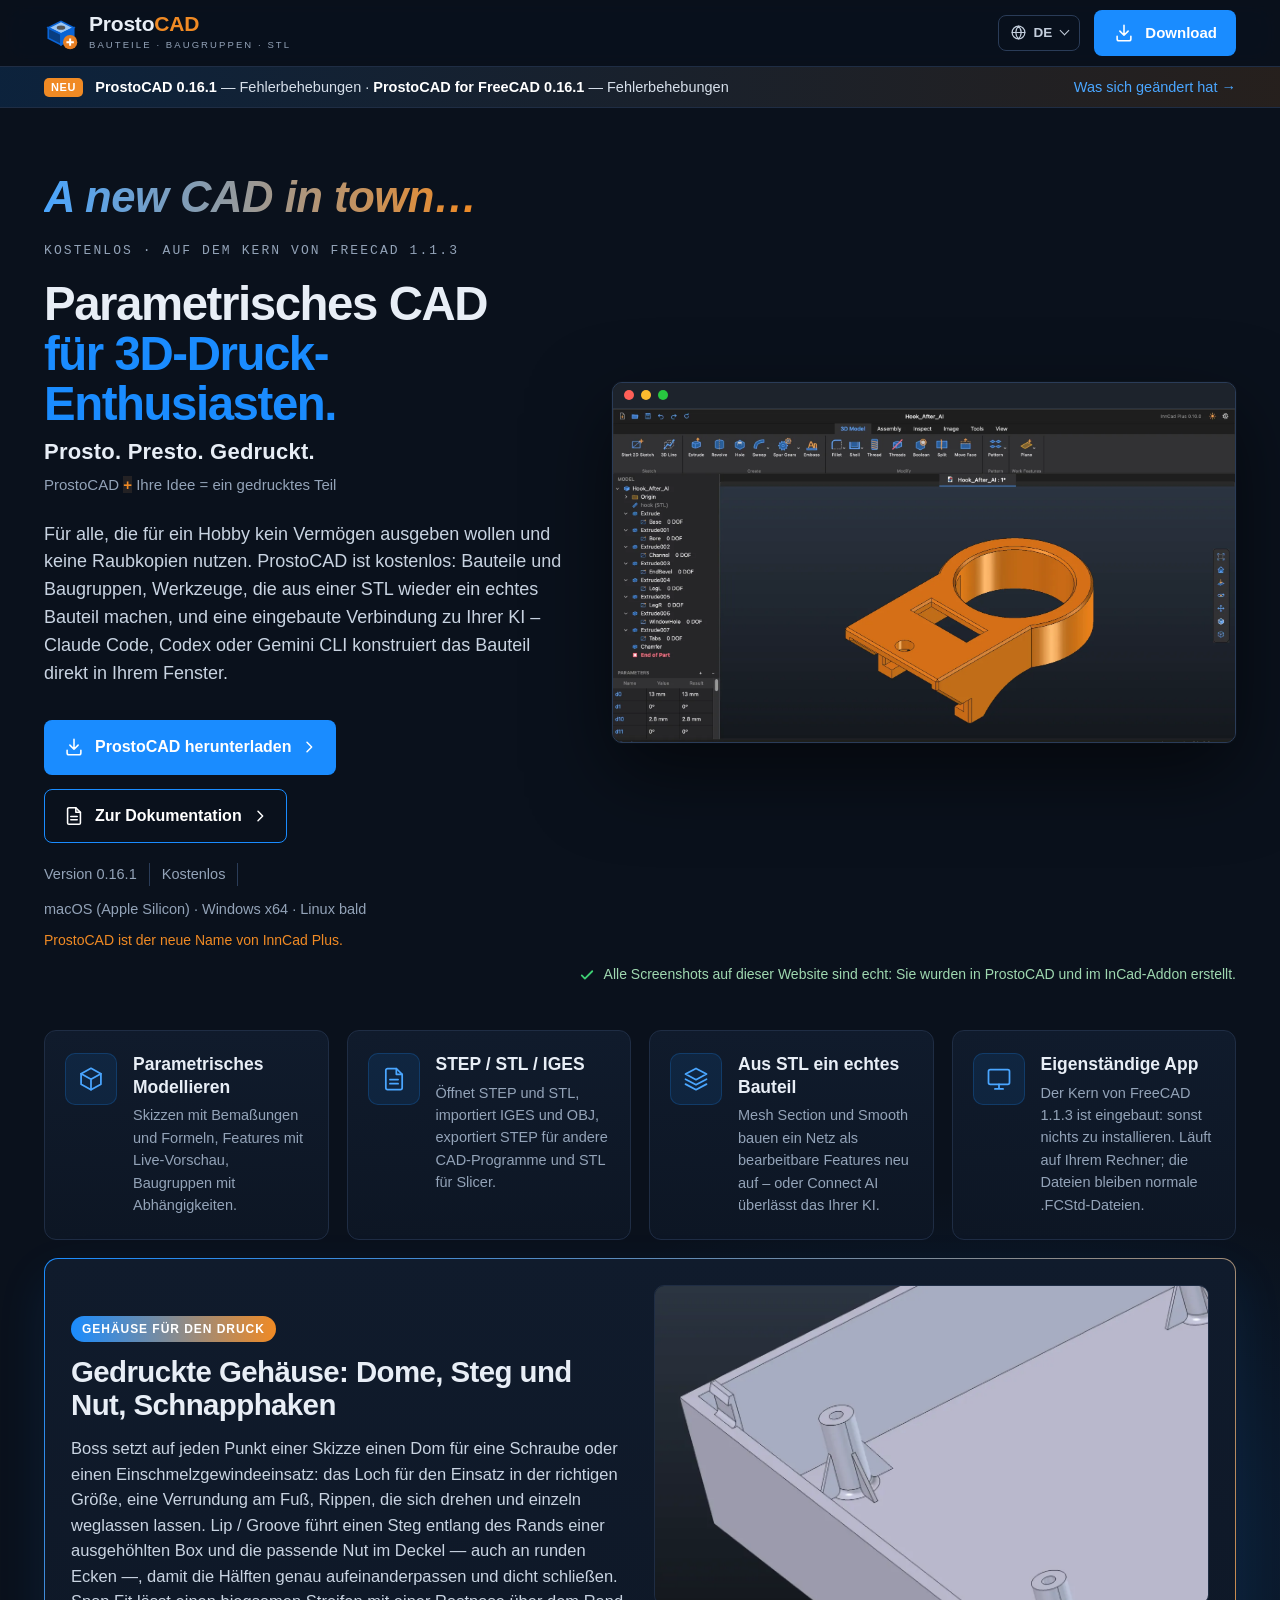
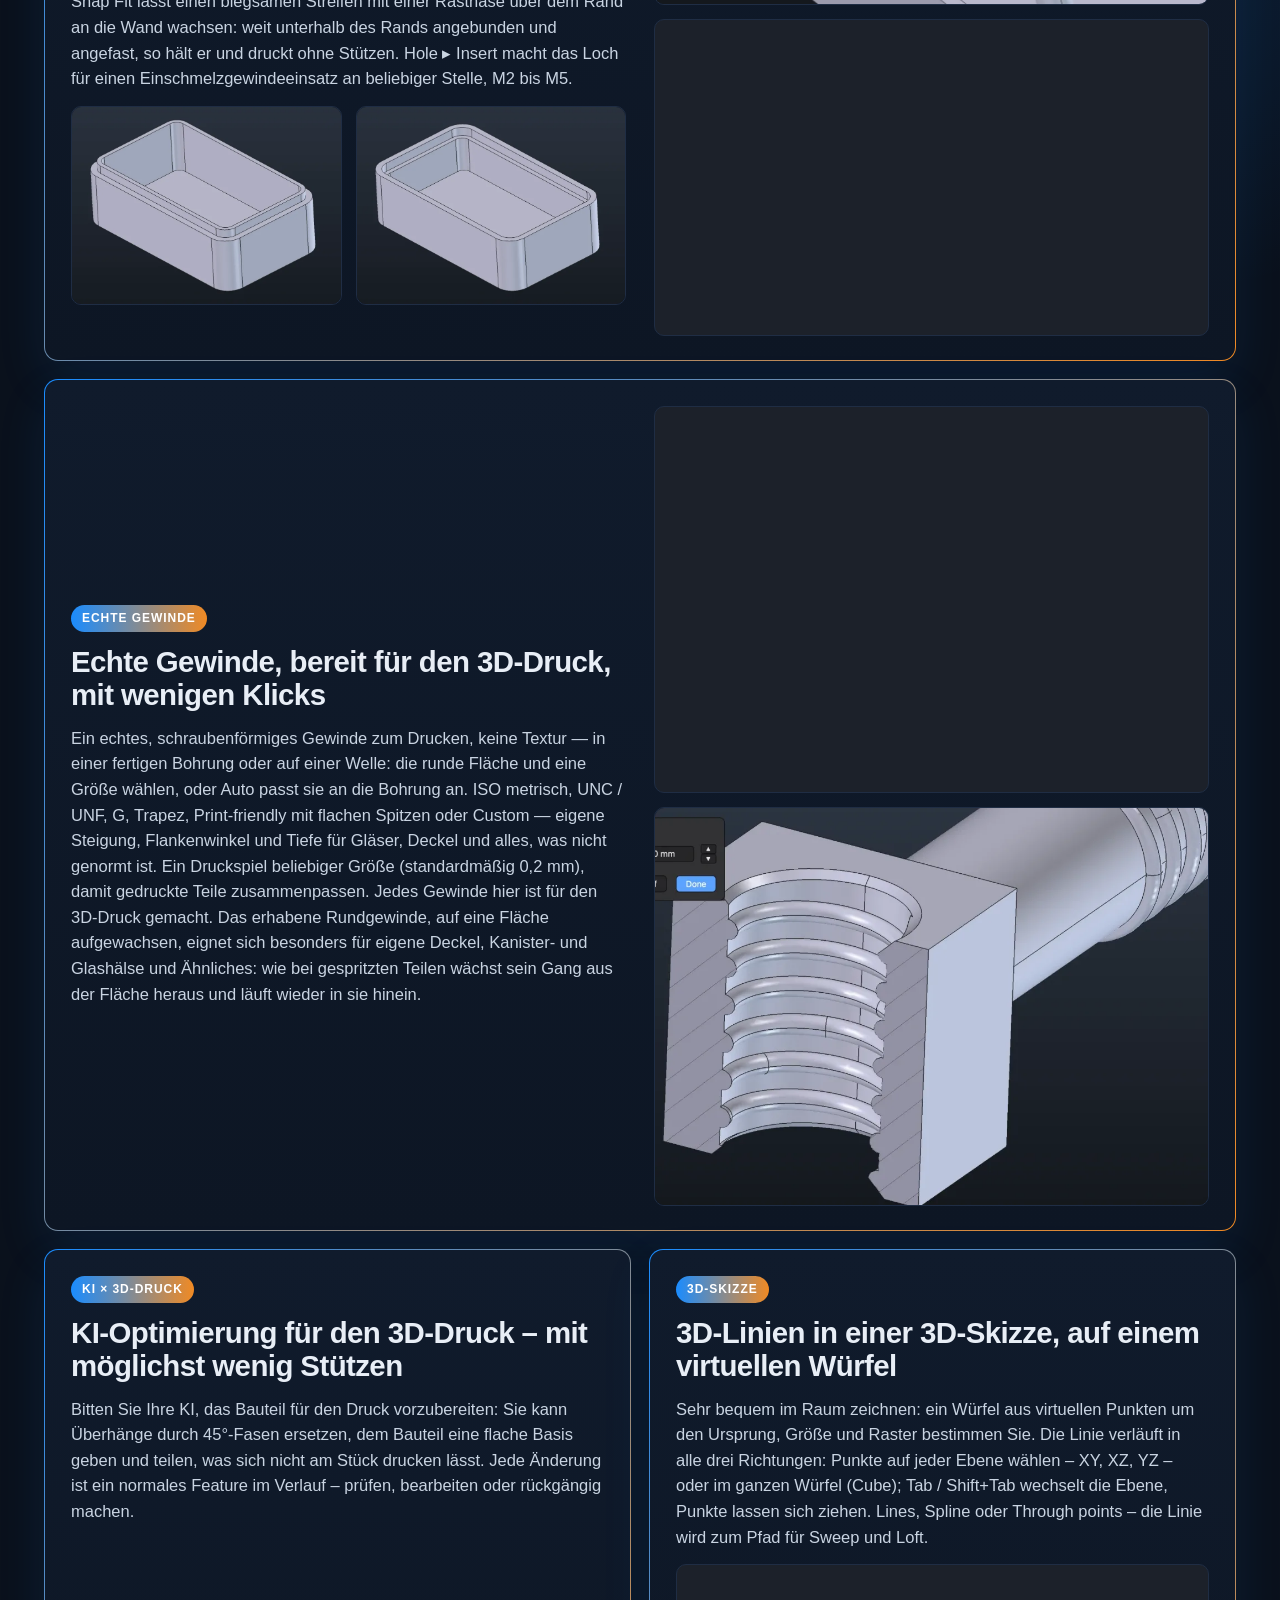
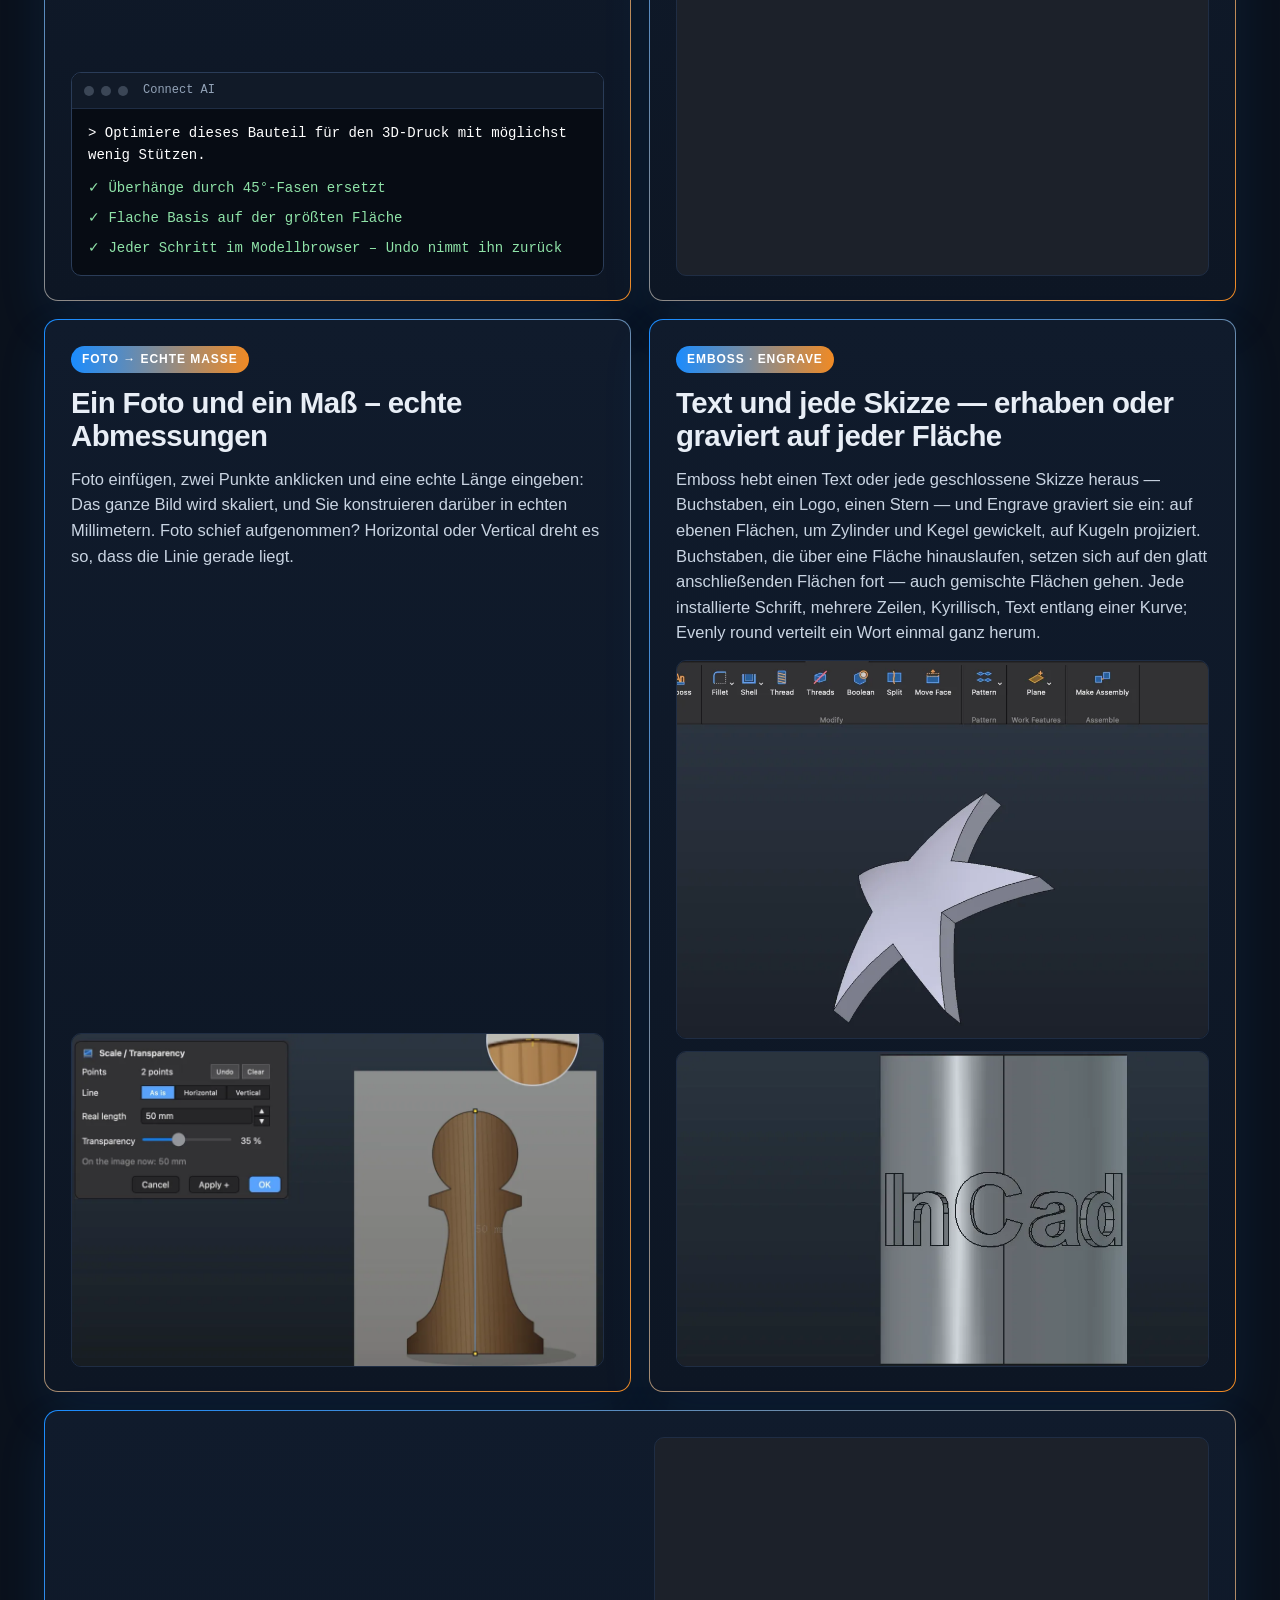
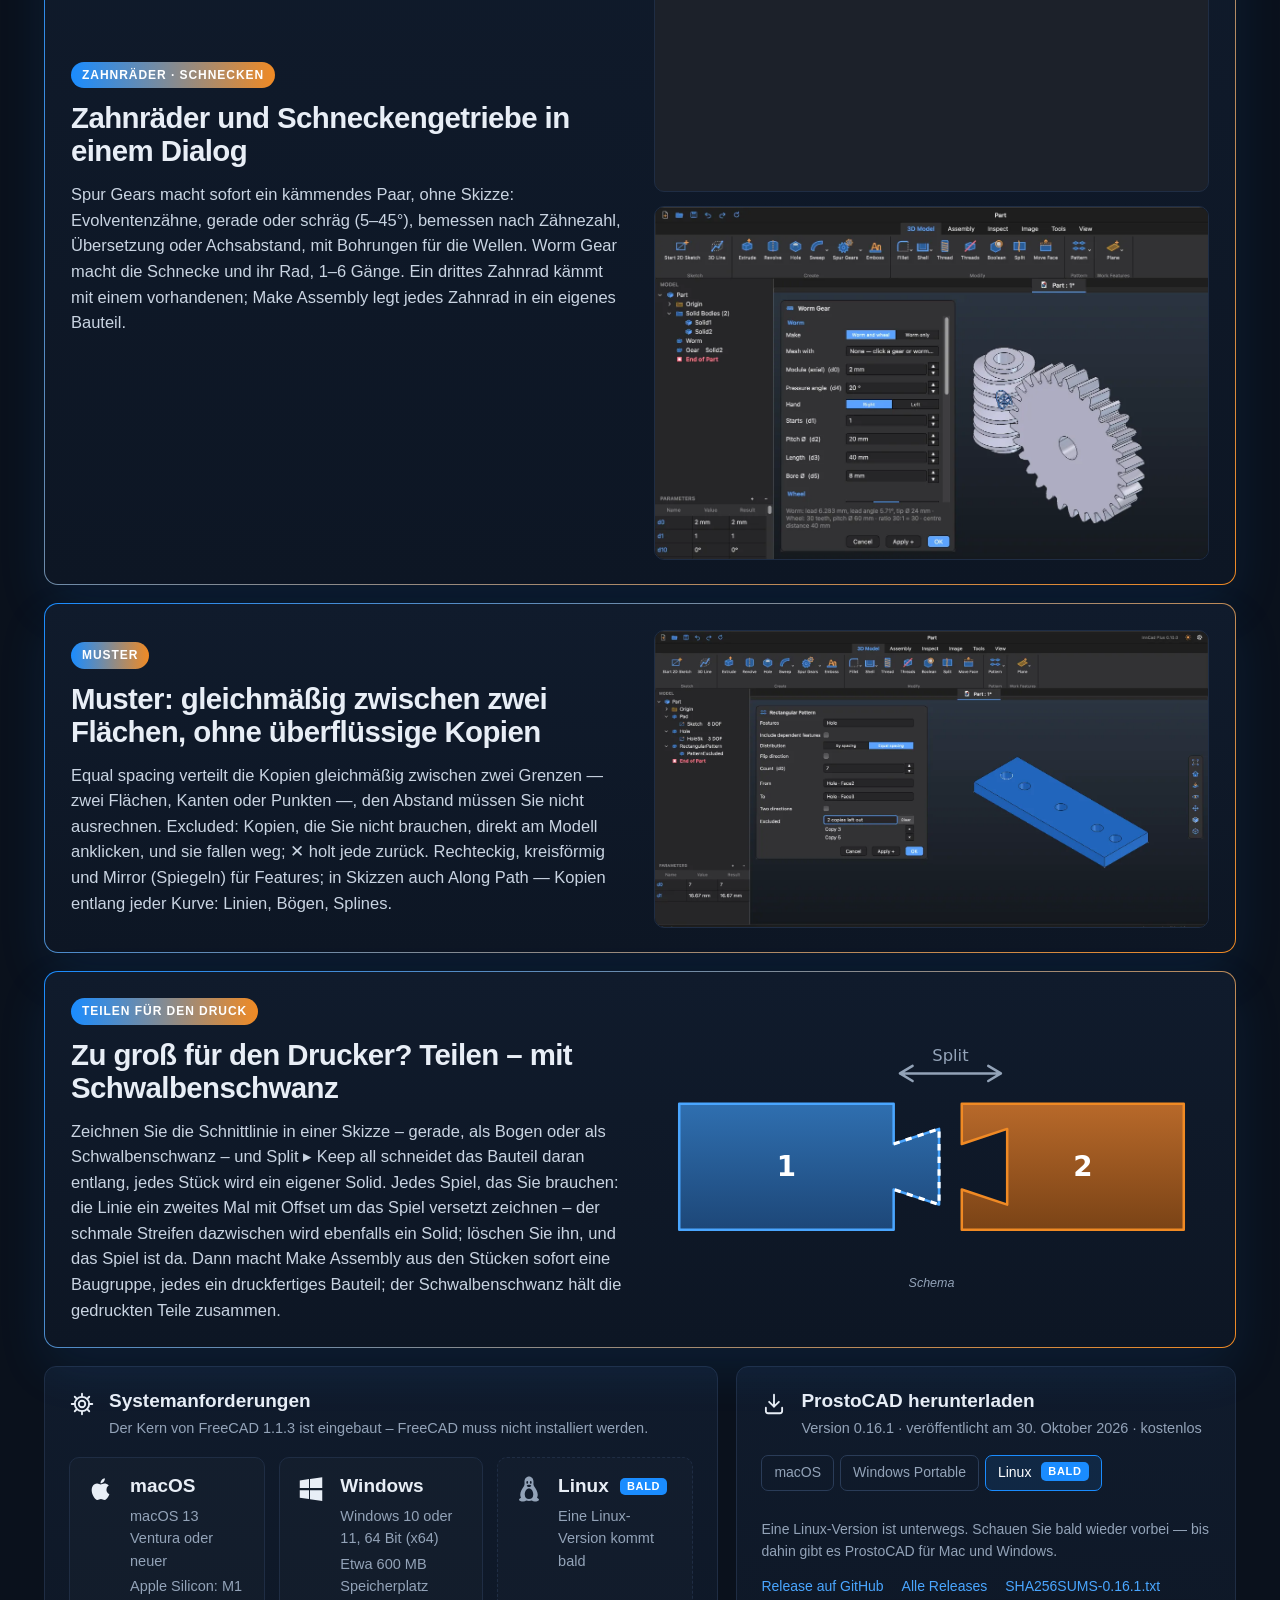
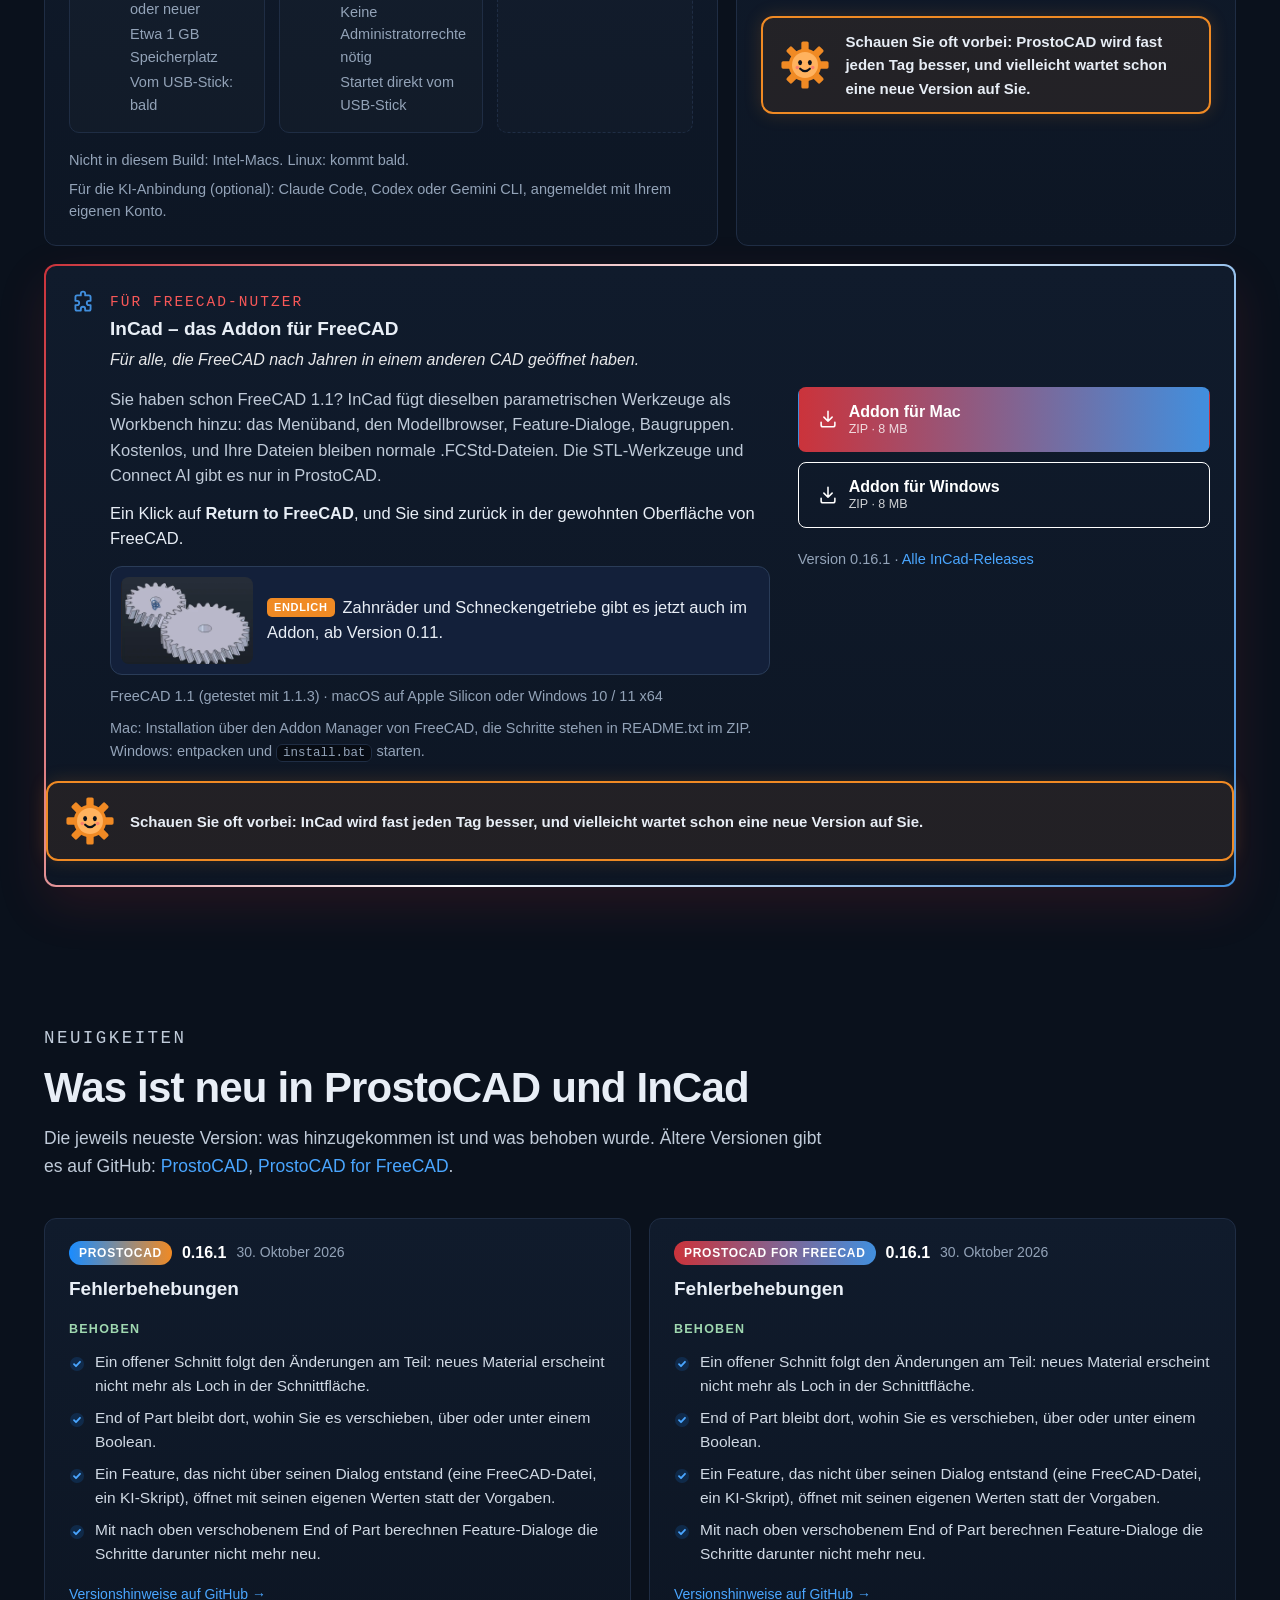
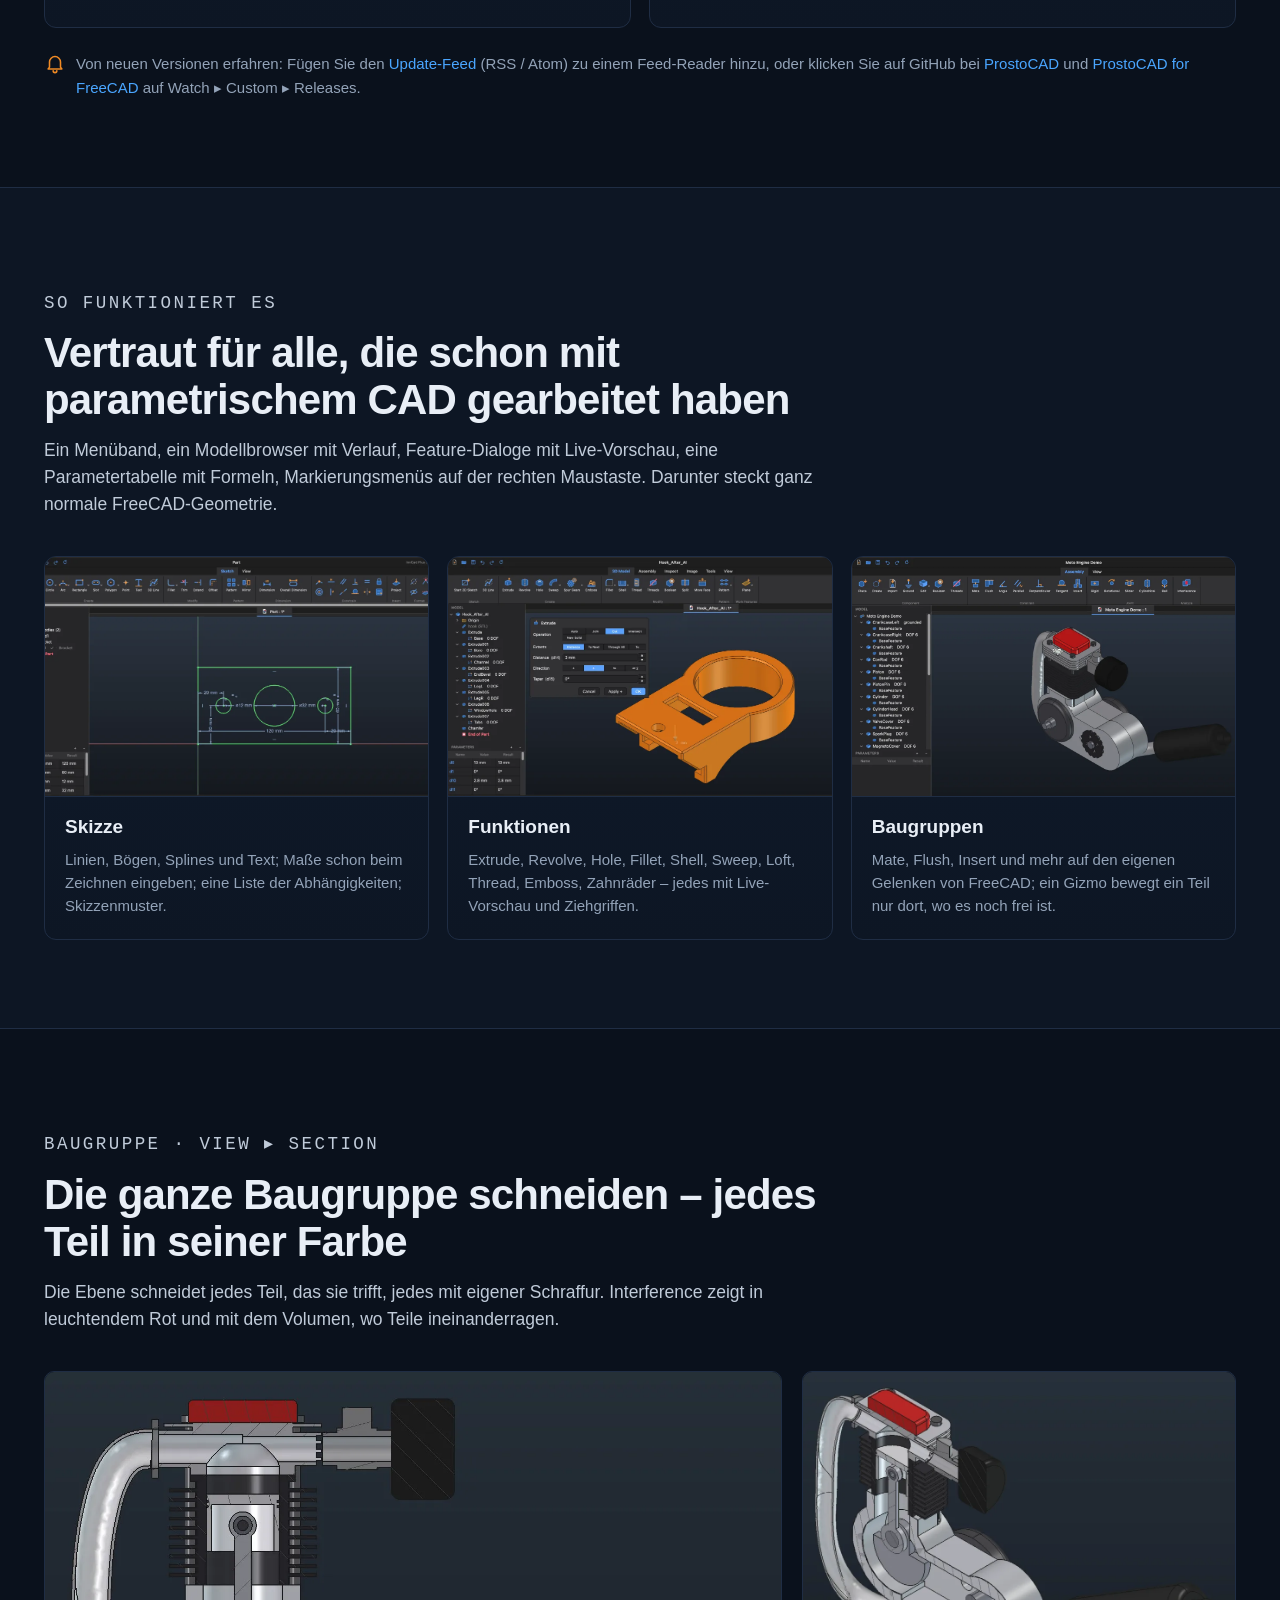
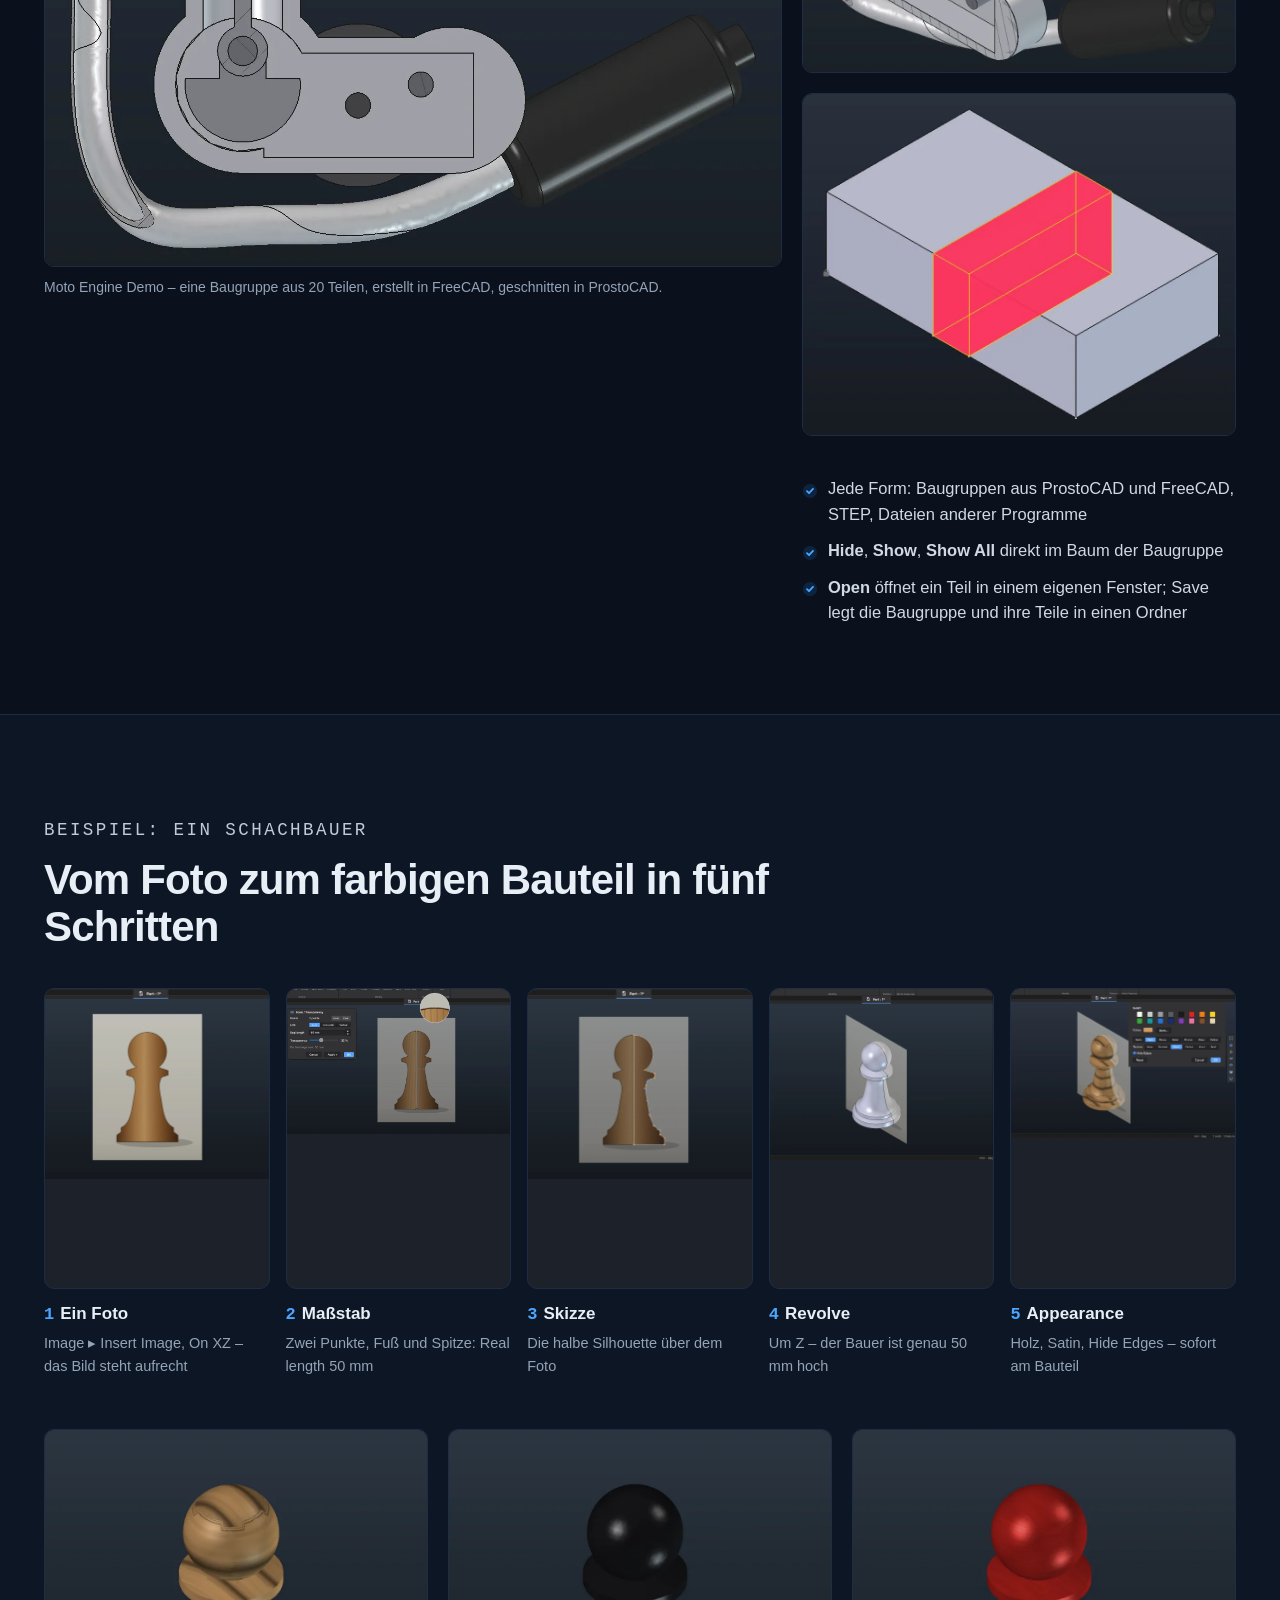
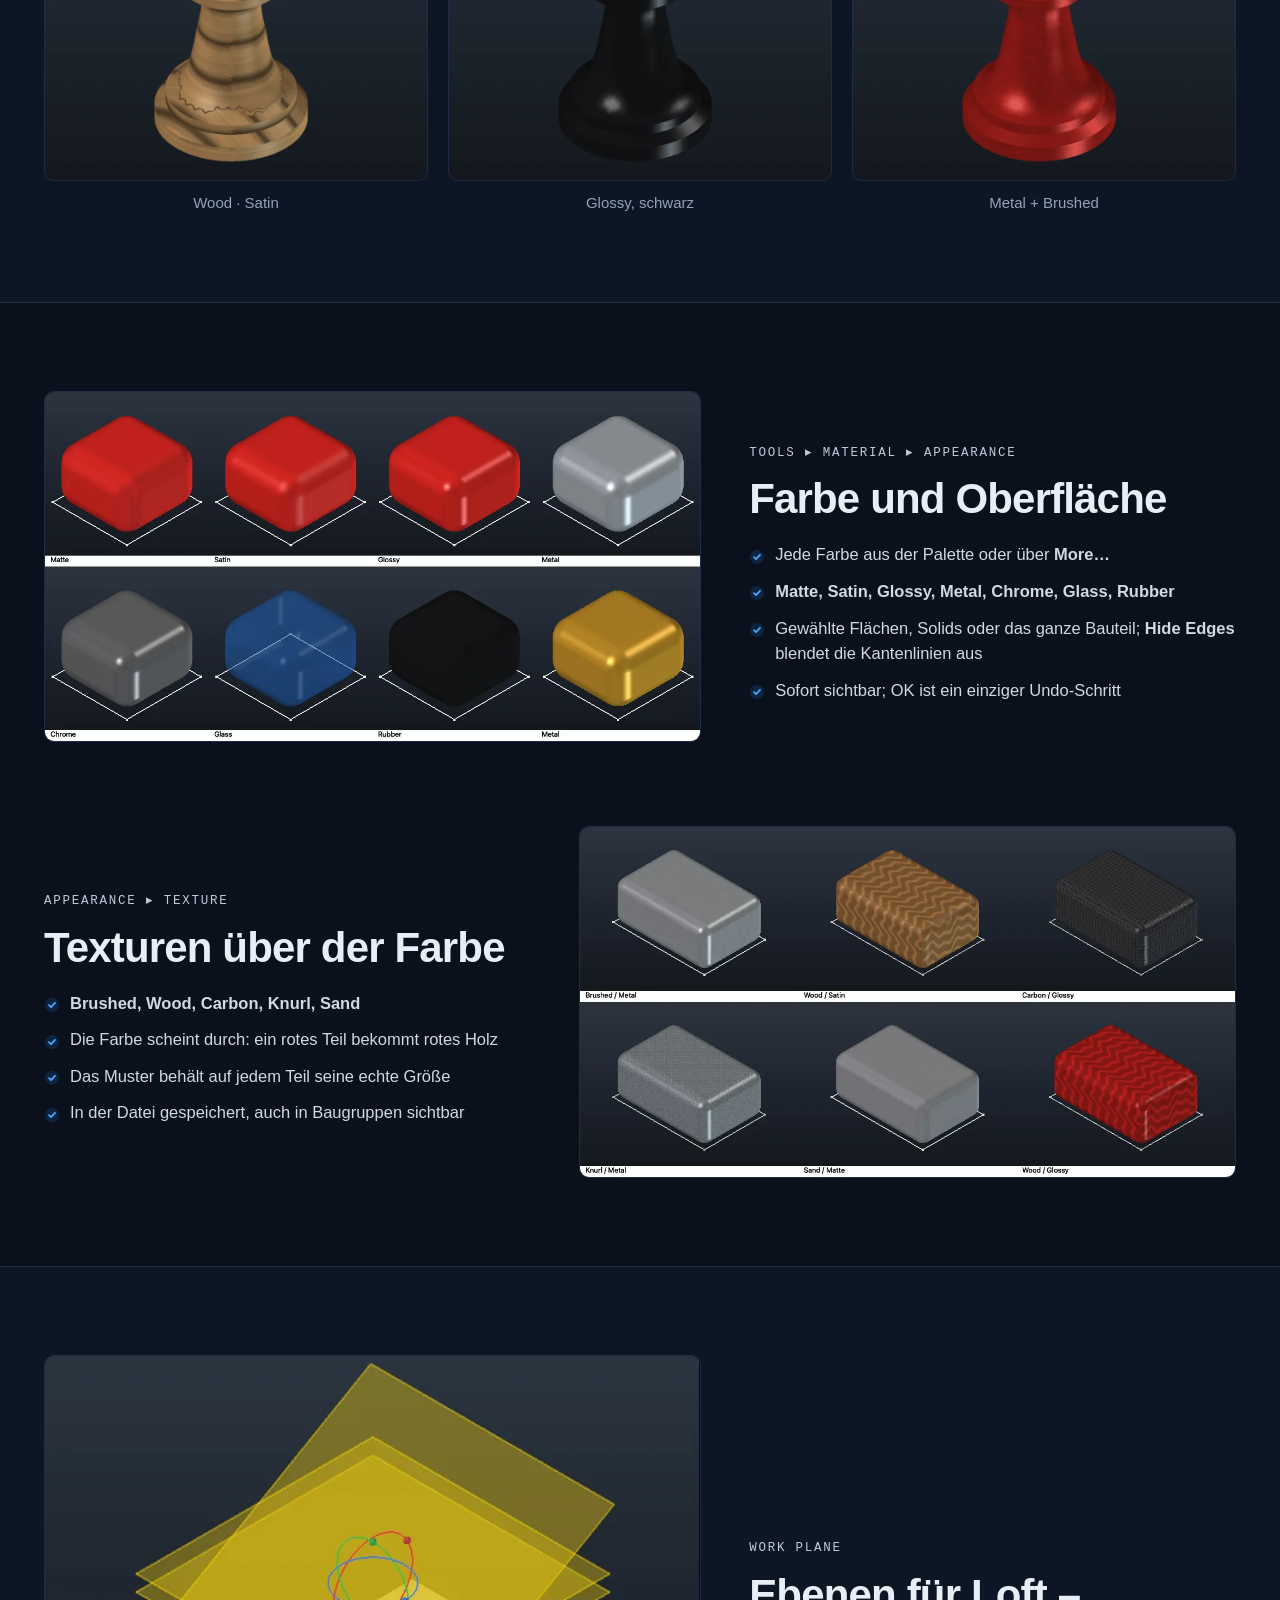
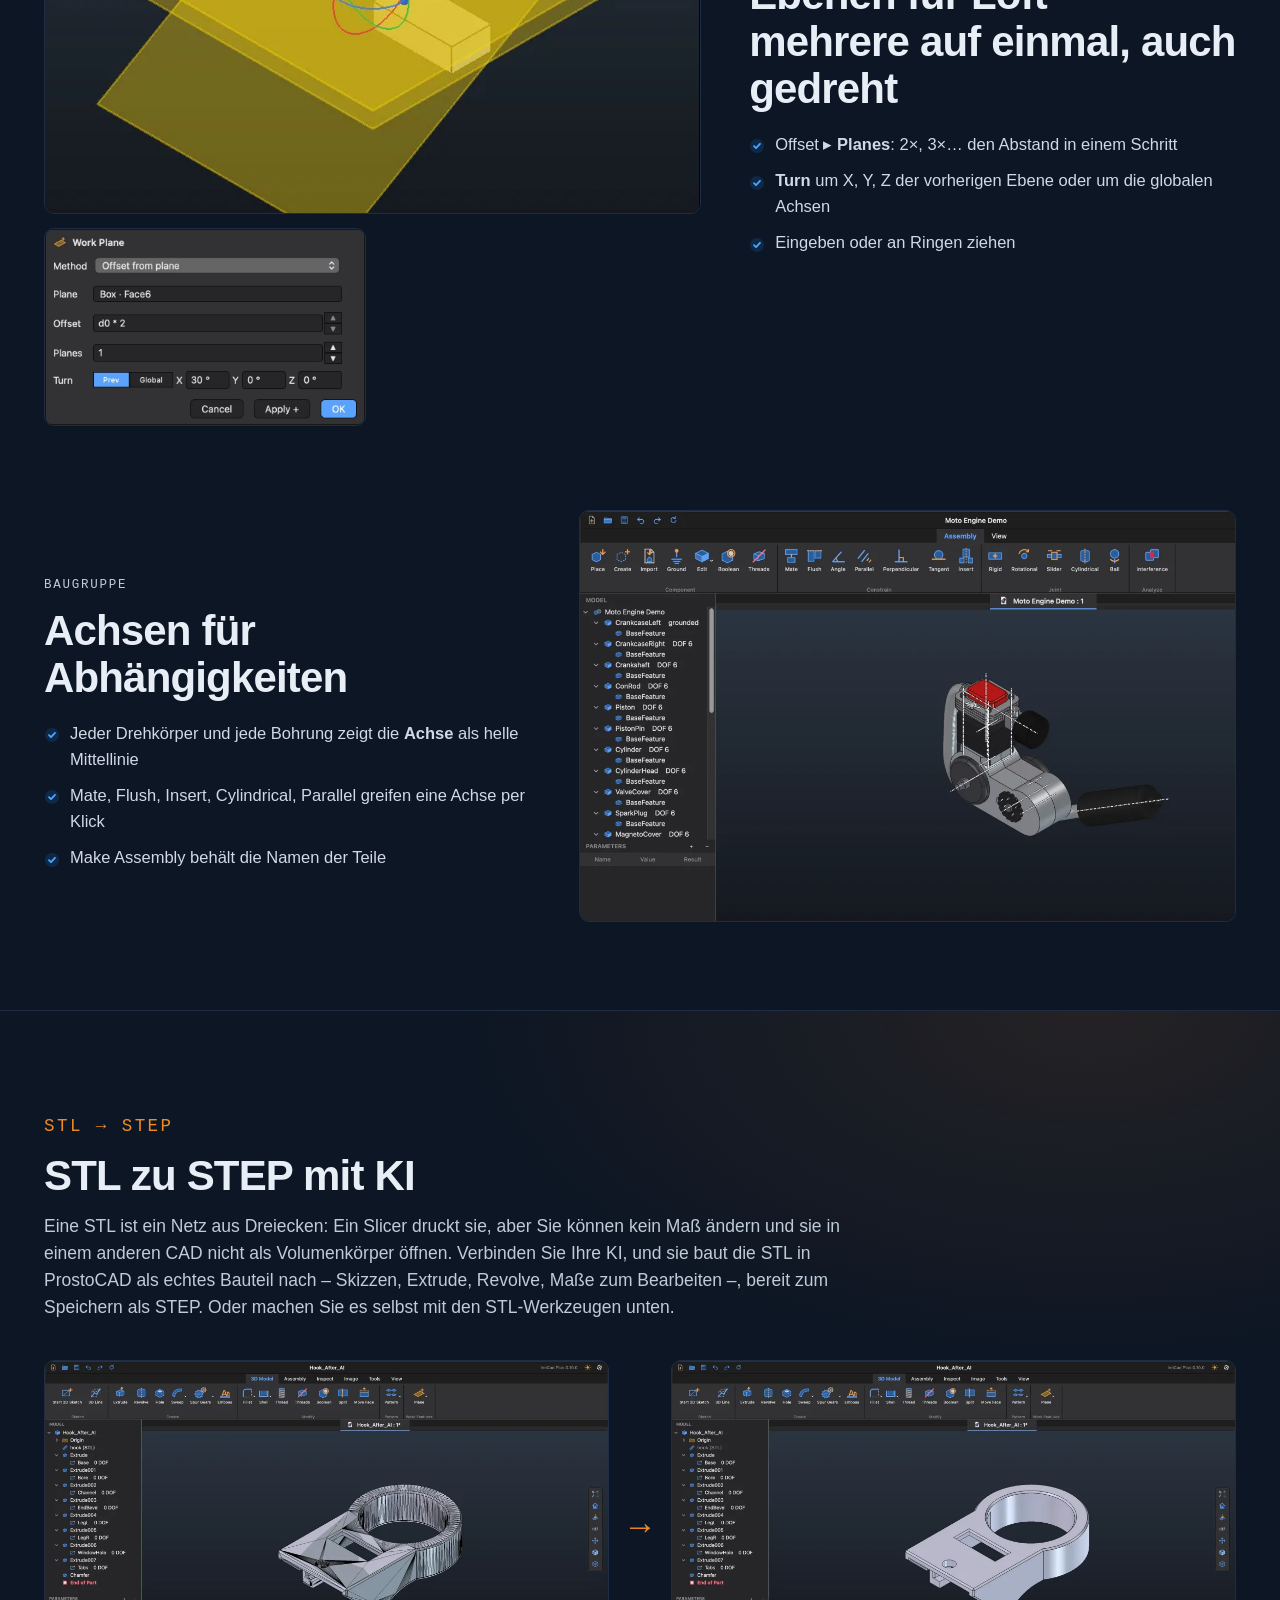
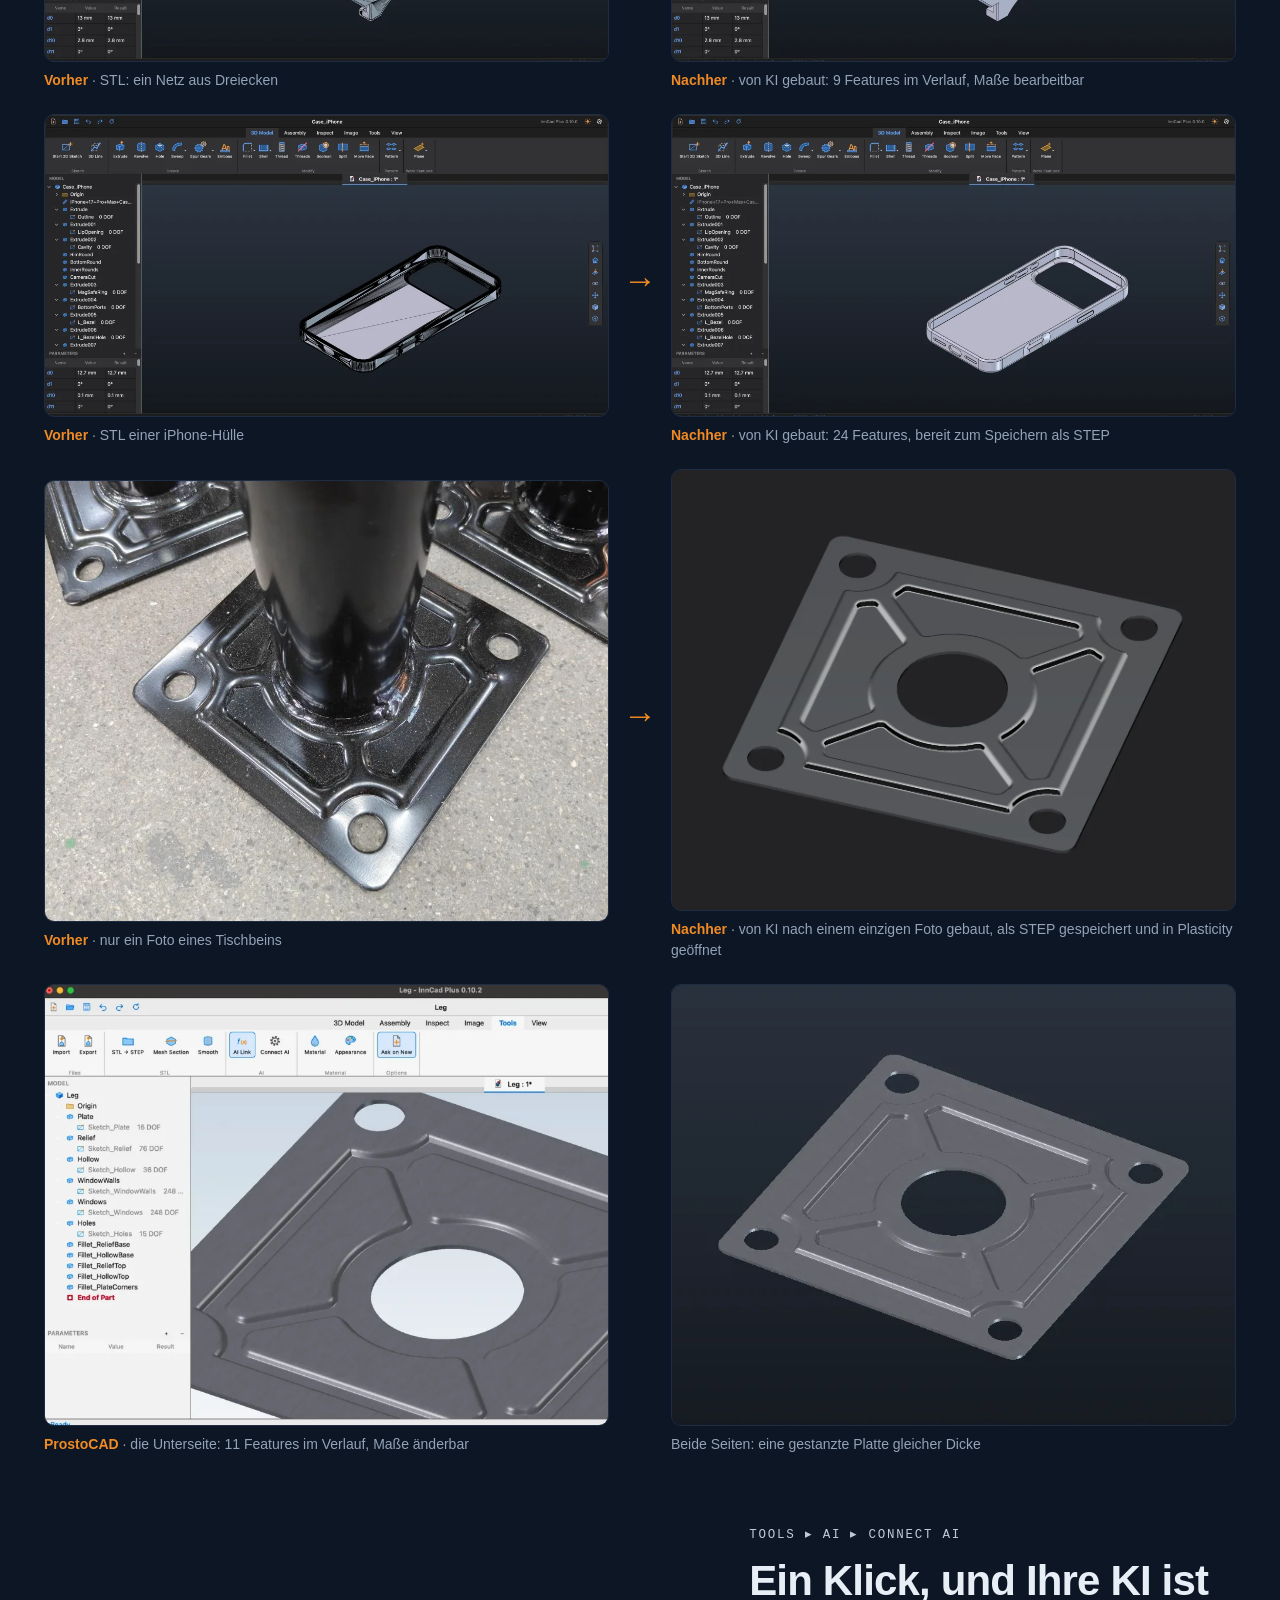
==== de/index.html @ 77da2bef "ProstoCAD 0.16.1 and the add-on 0.16.1: downloads, news (5 languages)" ====
<!doctype html>
<html lang="de">
<head>
<meta charset="utf-8">
<meta name="viewport" content="width=device-width, initial-scale=1">
<title>ProstoCAD — kostenloses parametrisches CAD für den 3D-Druck, mit STL-Werkzeugen und KI</title>
<meta name="description" content="ProstoCAD: parametrische Bauteile und Baugruppen auf dem Kern von FreeCAD 1.1.3. Eine Mac-App und eine Windows-Version, STL-Werkzeuge und eine eingebaute KI-Anbindung (Claude Code, Codex, Gemini CLI).">
<meta property="og:title" content="ProstoCAD">
<meta property="og:description" content="ProstoCAD: parametrische Bauteile und Baugruppen auf dem Kern von FreeCAD 1.1.3. Eine Mac-App und eine Windows-Version, STL-Werkzeuge und eine eingebaute KI-Anbindung (Claude Code, Codex, Gemini CLI).">
<meta property="og:type" content="website">
<meta name="theme-color" content="#0a111c">
<meta name="msvalidate.01" content="499B6EF04BFF810C76A070A973326980">
<link rel="alternate" hreflang="en" href="https://prostocad.com/">
<link rel="alternate" hreflang="ru" href="https://prostocad.com/ru/">
<link rel="alternate" hreflang="de" href="https://prostocad.com/de/">
<link rel="alternate" hreflang="zh-Hans" href="https://prostocad.com/zh/">
<link rel="alternate" hreflang="hi" href="https://prostocad.com/hi/">
<link rel="alternate" hreflang="x-default" href="https://prostocad.com/">
<link rel="canonical" href="https://prostocad.com/de/">
<link rel="alternate" type="application/atom+xml" href="https://prostocad.com/de/updates.xml" title="ProstoCAD und InCad — Neuigkeiten">
<meta property="og:url" content="https://prostocad.com/de/">
<meta property="og:image" content="https://prostocad.com/og.jpg">
<meta name="twitter:card" content="summary_large_image">
<link rel="icon" href="../icon.svg" type="image/svg+xml">
<link rel="stylesheet" href="../style.css?v=d6683cf0">
<script>document.documentElement.classList.add("js")</script>
</head>
<body>
<header class="top"><div class="wrap">
  <a class="brand" href="#top"><img src="../icon.svg" alt="" width="34" height="34"><span><strong>Prosto<span>CAD</span></strong><small>Bauteile · Baugruppen · STL</small></span></a>
  <nav class="links">
    <a href="#features">Funktionen</a>
    <a href="#updates">Neuigkeiten</a>
    <a href="#docs">Dokumentation</a>
    <a href="#requirements">Anforderungen</a>
    <a href="#addon">FreeCAD-Addon</a>
    <a href="#faq">FAQ</a>
    <a href="#contact">Kontakt</a>
  </nav>
  <div class="right">
    <details class="langmenu"><summary aria-label="Language"><svg class="i" viewBox="0 0 24 24" aria-hidden="true"><circle cx="12" cy="12" r="9"/><path d="M3 12h18M12 3c2.6 2.6 3.8 5.6 3.8 9s-1.2 6.4-3.8 9c-2.6-2.6-3.8-5.6-3.8-9S9.4 5.6 12 3z"/></svg><span>DE</span></summary><div class="menu"><a href="../" data-lang="en" hreflang="en" lang="en">English</a><a href="../ru/" data-lang="ru" hreflang="ru" lang="ru">Русский</a><a href="../de/" data-lang="de" hreflang="de" lang="de" aria-current="true">Deutsch</a><a href="../zh/" data-lang="zh" hreflang="zh-Hans" lang="zh-Hans">中文</a><a href="../hi/" data-lang="hi" hreflang="hi" lang="hi">हिन्दी</a></div></details>
    <a class="btn primary small" href="#download"><svg class="i" viewBox="0 0 24 24" aria-hidden="true"><path d="M12 3.5v11m0 0-4.5-4.5m4.5 4.5 4.5-4.5M4.5 15.5v3a2 2 0 0 0 2 2h11a2 2 0 0 0 2-2v-3"/></svg><span>Download</span></a>
  </div>
</div></header>
<div class="newsbar"><div class="wrap"><a href="#updates"><span class="tag-new">Neu</span><span class="what"><b>ProstoCAD 0.16.1</b> — Fehlerbehebungen · <b>ProstoCAD for FreeCAD 0.16.1</b> — Fehlerbehebungen</span><span class="go">Was sich geändert hat →</span></a></div></div>

<main id="top">
<div class="hero"><div class="wrap">
  <div class="grid">
    <div>
      <p class="town">A new CAD in town…</p>
      <p class="mono-kicker">Kostenlos · auf dem Kern von FreeCAD 1.1.3</p>
      <h1>Parametrisches CAD<span>für 3D‑Druck-Enthusiasten.</span></h1>
      <p class="tagline">Prosto. Presto. Gedruckt.</p>
      <p class="equation">ProstoCAD <b class='plus'>+</b> Ihre Idee = ein gedrucktes Teil</p>
      <p class="lead">Für alle, die für ein Hobby kein Vermögen ausgeben wollen und keine Raubkopien nutzen. ProstoCAD ist kostenlos: Bauteile und Baugruppen, Werkzeuge, die aus einer STL wieder ein echtes Bauteil machen, und eine eingebaute Verbindung zu Ihrer KI – Claude Code, Codex oder Gemini CLI konstruiert das Bauteil direkt in Ihrem Fenster.</p>
      <div class="cta">
        <a class="btn primary" href="#download"><svg class="i" viewBox="0 0 24 24" aria-hidden="true"><path d="M12 3.5v11m0 0-4.5-4.5m4.5 4.5 4.5-4.5M4.5 15.5v3a2 2 0 0 0 2 2h11a2 2 0 0 0 2-2v-3"/></svg>ProstoCAD herunterladen<svg class="i chev" viewBox="0 0 24 24" aria-hidden="true"><path d="m9 5 7 7-7 7"/></svg></a>
        <a class="btn outline" href="#docs"><svg class="i" viewBox="0 0 24 24" aria-hidden="true"><path d="M14 3H6.5A1.5 1.5 0 0 0 5 4.5v15A1.5 1.5 0 0 0 6.5 21h11a1.5 1.5 0 0 0 1.5-1.5V8z"/><path d="M14 3v5h5M8.5 12.5h7M8.5 16h7"/></svg>Zur Dokumentation<svg class="i chev" viewBox="0 0 24 24" aria-hidden="true"><path d="m9 5 7 7-7 7"/></svg></a>
      </div>
      <p class="meta"><span>Version 0.16.1</span><i></i><span>Kostenlos</span><i></i><span>macOS (Apple Silicon) · Windows x64 · Linux bald</span></p>
      <p class="renamed">ProstoCAD ist der neue Name von InnCad Plus.</p>
    </div>
    <div class="window"><div class="bar"><i></i><i></i><i></i></div><div class=""><a class="zoom" href="../img/hero.webp?v=947d2b0a"><img src="../img/hero.webp?v=947d2b0a" alt="Das Fenster von ProstoCAD: Menüband, Modellbrowser, Parameter und ein Bauteil" width="1800" height="963" loading="lazy" decoding="async"></a></div></div>
  </div>
  <p class="real"><svg class="i" viewBox="0 0 24 24" aria-hidden="true"><path d="M5 12.5l4.2 4.2L19 7"/></svg>Alle Screenshots auf dieser Website sind echt: Sie wurden in ProstoCAD und im InCad-Addon erstellt.</p>

  <div class="feats" id="features">
    <div class="box feat"><div class="ico"><svg class="i" viewBox="0 0 24 24" aria-hidden="true"><path d="M12 2.8 20.5 7.5v9L12 21.2 3.5 16.5v-9z"/><path d="M3.5 7.5 12 12.2l8.5-4.7M12 12.2v9"/></svg></div><div><h3>Parametrisches Modellieren</h3>
      <p>Skizzen mit Bemaßungen und Formeln, Features mit Live-Vorschau, Baugruppen mit Abhängigkeiten.</p></div></div>
    <div class="box feat"><div class="ico"><svg class="i" viewBox="0 0 24 24" aria-hidden="true"><path d="M14 3H6.5A1.5 1.5 0 0 0 5 4.5v15A1.5 1.5 0 0 0 6.5 21h11a1.5 1.5 0 0 0 1.5-1.5V8z"/><path d="M14 3v5h5M8.5 12.5h7M8.5 16h7"/></svg></div><div><h3>STEP / STL / IGES</h3>
      <p>Öffnet STEP und STL, importiert IGES und OBJ, exportiert STEP für andere CAD-Programme und STL für Slicer.</p></div></div>
    <div class="box feat"><div class="ico"><svg class="i" viewBox="0 0 24 24" aria-hidden="true"><path d="m12 3 9 4.8-9 4.8-9-4.8z"/><path d="m3 12.2 9 4.8 9-4.8M3 16.4l9 4.8 9-4.8"/></svg></div><div><h3>Aus STL ein echtes Bauteil</h3>
      <p>Mesh Section und Smooth bauen ein Netz als bearbeitbare Features neu auf – oder Connect AI überlässt das Ihrer KI.</p></div></div>
    <div class="box feat"><div class="ico"><svg class="i" viewBox="0 0 24 24" aria-hidden="true"><rect x="3" y="4" width="18" height="12.5" rx="1.5"/><path d="M8.5 20.5h7M12 16.5v4"/></svg></div><div><h3>Eigenständige App</h3>
      <p>Der Kern von FreeCAD 1.1.3 ist eingebaut: sonst nichts zu installieren. Läuft auf Ihrem Rechner; die Dateien bleiben normale .FCStd-Dateien.</p></div></div>
  </div>

  <div class="promo">
    <div class="promo-card wide" id="boxes">
      <div>
        <span class="pill">Gehäuse für den Druck</span>
        <h2>Gedruckte Gehäuse: Dome, Steg und Nut, Schnapphaken</h2>
        <p>Boss setzt auf jeden Punkt einer Skizze einen Dom für eine Schraube oder einen Einschmelzgewindeeinsatz: das Loch für den Einsatz in der richtigen Größe, eine Verrundung am Fuß, Rippen, die sich drehen und einzeln weglassen lassen. Lip / Groove führt einen Steg entlang des Rands einer ausgehöhlten Box und die passende Nut im Deckel — auch an runden Ecken —, damit die Hälften genau aufeinanderpassen und dicht schließen. Snap Fit lässt einen biegsamen Streifen mit einer Rastnase über dem Rand an die Wand wachsen: weit unterhalb des Rands angebunden und angefast, so hält er und druckt ohne Stützen. Hole ▸ Insert macht das Loch für einen Einschmelzgewindeeinsatz an beliebiger Stelle, M2 bis M5.</p>
        <div class="pair"><div class="shot"><a class="zoom" href="../img/box_lip.webp?v=bef2b4fd"><img src="../img/box_lip.webp?v=bef2b4fd" alt="Eine Box mit runden Ecken und einem Steg am Rand" width="800" height="589" loading="lazy" decoding="async"></a></div><div class="shot"><a class="zoom" href="../img/box_groove.webp?v=17261f00"><img src="../img/box_groove.webp?v=17261f00" alt="Die Nut im Deckel, in die der Steg greift" width="800" height="589" loading="lazy" decoding="async"></a></div></div>
      </div>
      <div class="stack"><div class="shot"><a class="zoom" href="../img/box_corner.webp?v=f9072b8d"><img src="../img/box_corner.webp?v=f9072b8d" alt="Dome mit Rippen und ein Schnapphaken in einer Box" width="1200" height="691" loading="lazy" decoding="async"></a></div><div class="shot"><a class="zoom" href="../img/box_section.webp?v=45c20b37"><img src="../img/box_section.webp?v=45c20b37" alt="Aufgeschnitten: der Schnapphaken an der Wand, ein Dom mit dem Loch für einen Einsatz" width="1200" height="684" loading="lazy" decoding="async"></a></div></div>
    </div>
    <div class="promo-card wide">
      <div>
        <span class="pill">Echte Gewinde</span>
      <h2>Echte Gewinde, bereit für den 3D‑Druck, mit wenigen Klicks</h2>
      <p>Ein echtes, schraubenförmiges Gewinde zum Drucken, keine Textur — in einer fertigen Bohrung oder auf einer Welle: die runde Fläche und eine Größe wählen, oder Auto passt sie an die Bohrung an. ISO metrisch, UNC / UNF, G, Trapez, Print-friendly mit flachen Spitzen oder Custom — eigene Steigung, Flankenwinkel und Tiefe für Gläser, Deckel und alles, was nicht genormt ist. Ein Druckspiel beliebiger Größe (standardmäßig 0,2 mm), damit gedruckte Teile zusammenpassen. Jedes Gewinde hier ist für den 3D-Druck gemacht. Das erhabene Rundgewinde, auf eine Fläche aufgewachsen, eignet sich besonders für eigene Deckel, Kanister- und Glashälse und Ähnliches: wie bei gespritzten Teilen wächst sein Gang aus der Fläche heraus und läuft wieder in sie hinein.</p>
      </div>
      <div class="stack"><div class="shot"><a class="zoom" href="../img/thread_grown.webp?v=c962a5ec"><img src="../img/thread_grown.webp?v=c962a5ec" alt="Ein erhabenes Rundgewinde: sein Auslauf wächst aus der Fläche heraus" width="1020" height="710" loading="lazy" decoding="async"></a></div><div class="shot"><a class="zoom" href="../img/thread_hole.webp?v=b5fc63bd"><img src="../img/thread_hole.webp?v=b5fc63bd" alt="Ein Rundgewinde in einer Bohrung, mit Section aufgeschnitten" width="1000" height="718" loading="lazy" decoding="async"></a></div></div>
    </div>
    <div class="promo-card">
      <span class="pill">KI × 3D‑Druck</span>
      <h2>KI-Optimierung für den 3D‑Druck – mit möglichst wenig Stützen</h2>
      <p>Bitten Sie Ihre KI, das Bauteil für den Druck vorzubereiten: Sie kann Überhänge durch 45°-Fasen ersetzen, dem Bauteil eine flache Basis geben und teilen, was sich nicht am Stück drucken lässt. Jede Änderung ist ein normales Feature im Verlauf – prüfen, bearbeiten oder rückgängig machen.</p>
      <div class="term"><div class="bar"><i></i><i></i><i></i><span>Connect AI</span></div>
        <p class="you">&gt; Optimiere dieses Bauteil für den 3D‑Druck mit möglichst wenig Stützen.</p>
        <p>✓ Überhänge durch 45°-Fasen ersetzt</p>
        <p>✓ Flache Basis auf der größten Fläche</p>
        <p>✓ Jeder Schritt im Modellbrowser – Undo nimmt ihn zurück</p>
      </div>
    </div>
    <div class="promo-card">
      <span class="pill">3D‑Skizze</span>
      <h2>3D‑Linien in einer 3D‑Skizze, auf einem virtuellen Würfel</h2>
      <p>Sehr bequem im Raum zeichnen: ein Würfel aus virtuellen Punkten um den Ursprung, Größe und Raster bestimmen Sie. Die Linie verläuft in alle drei Richtungen: Punkte auf jeder Ebene wählen – XY, XZ, YZ – oder im ganzen Würfel (Cube); Tab / Shift+Tab wechselt die Ebene, Punkte lassen sich ziehen. Lines, Spline oder Through points – die Linie wird zum Pfad für Sweep und Loft.</p>
      <div class="shot"><a class="zoom" href="../img/line3d_curve.webp?v=f475d377"><img src="../img/line3d_curve.webp?v=f475d377" alt="Eine 3D-Linie durch Punkte auf verschiedenen Ebenen des virtuellen Würfels" width="1510" height="882" loading="lazy" decoding="async"></a></div>
    </div>
    <div class="promo-card">
      <span class="pill">Foto → echte Maße</span>
      <h2>Ein Foto und ein Maß – echte Abmessungen</h2>
      <p>Foto einfügen, zwei Punkte anklicken und eine echte Länge eingeben: Das ganze Bild wird skaliert, und Sie konstruieren darüber in echten Millimetern. Foto schief aufgenommen? Horizontal oder Vertical dreht es so, dass die Linie gerade liegt.</p>
      <div class="shot"><a class="zoom" href="../img/photo_scale.webp?v=6fe72c0d"><img src="../img/photo_scale.webp?v=6fe72c0d" alt="Ein Foto über zwei Punkte und eine echte Länge skalieren; mit Horizontal oder Vertical ausrichten" width="1100" height="688" loading="lazy" decoding="async"></a></div>
    </div>
    <div class="promo-card">
      <span class="pill">Emboss · Engrave</span>
      <h2>Text und jede Skizze — erhaben oder graviert auf jeder Fläche</h2>
      <p>Emboss hebt einen Text oder jede geschlossene Skizze heraus — Buchstaben, ein Logo, einen Stern — und Engrave graviert sie ein: auf ebenen Flächen, um Zylinder und Kegel gewickelt, auf Kugeln projiziert. Buchstaben, die über eine Fläche hinauslaufen, setzen sich auf den glatt anschließenden Flächen fort — auch gemischte Flächen gehen. Jede installierte Schrift, mehrere Zeilen, Kyrillisch, Text entlang einer Kurve; Evenly round verteilt ein Wort einmal ganz herum.</p>
      <div class="stack"><div class="shot"><a class="zoom" href="../img/star.webp?v=d639d691"><img src="../img/star.webp?v=d639d691" alt="Ein Stern, gemacht in ProstoCAD" width="1000" height="711" loading="lazy" decoding="async"></a></div><div class="shot"><a class="zoom" href="../img/18_emboss.webp?v=5092079f"><img src="../img/18_emboss.webp?v=5092079f" alt="Text, um einen Zylinder erhaben aufgebracht" width="900" height="532" loading="lazy" decoding="async"></a></div></div>
    </div>
    <div class="promo-card wide" id="gears">
      <div>
        <span class="pill">Zahnräder · Schnecken</span>
      <h2>Zahnräder und Schneckengetriebe in einem Dialog</h2>
      <p>Spur Gears macht sofort ein kämmendes Paar, ohne Skizze: Evolventenzähne, gerade oder schräg (5–45°), bemessen nach Zähnezahl, Übersetzung oder Achsabstand, mit Bohrungen für die Wellen. Worm Gear macht die Schnecke und ihr Rad, 1–6 Gänge. Ein drittes Zahnrad kämmt mit einem vorhandenen; Make Assembly legt jedes Zahnrad in ein eigenes Bauteil.</p>
      </div>
      <div class="stack"><div class="shot"><a class="zoom" href="../img/gears_pair.webp?v=8d746a2d"><img src="../img/gears_pair.webp?v=8d746a2d" alt="Der Dialog Spur Gears und ein kämmendes schrägverzahntes Paar" width="1200" height="765" loading="lazy" decoding="async"></a></div><div class="shot"><a class="zoom" href="../img/gears_worm.webp?v=6f53ef30"><img src="../img/gears_worm.webp?v=6f53ef30" alt="Der Dialog Worm Gear mit Schnecke und Rad" width="1200" height="765" loading="lazy" decoding="async"></a></div></div>
    </div>
    <div class="promo-card wide">
      <div>
        <span class="pill">Muster</span>
        <h2>Muster: gleichmäßig zwischen zwei Flächen, ohne überflüssige Kopien</h2>
        <p>Equal spacing verteilt die Kopien gleichmäßig zwischen zwei Grenzen — zwei Flächen, Kanten oder Punkten —, den Abstand müssen Sie nicht ausrechnen. Excluded: Kopien, die Sie nicht brauchen, direkt am Modell anklicken, und sie fallen weg; ✕ holt jede zurück. Rechteckig, kreisförmig und Mirror (Spiegeln) für Features; in Skizzen auch Along Path — Kopien entlang jeder Kurve: Linien, Bögen, Splines.</p>
      </div>
      <div class="shot"><a class="zoom" href="../img/pattern.webp?v=84b6f058"><img src="../img/pattern.webp?v=84b6f058" alt="Ein rechteckiges Muster mit Equal spacing zwischen den Stirnflächen der Platte, Kopien 3 und 5 ausgelassen" width="1400" height="749" loading="lazy" decoding="async"></a></div>
    </div>
    <div class="promo-card wide">
      <div>
        <span class="pill">Teilen für den Druck</span>
        <h2>Zu groß für den Drucker? Teilen – mit Schwalbenschwanz</h2>
        <p>Zeichnen Sie die Schnittlinie in einer Skizze – gerade, als Bogen oder als Schwalbenschwanz – und Split ▸ Keep all schneidet das Bauteil daran entlang, jedes Stück wird ein eigener Solid. Jedes Spiel, das Sie brauchen: die Linie ein zweites Mal mit Offset um das Spiel versetzt zeichnen – der schmale Streifen dazwischen wird ebenfalls ein Solid; löschen Sie ihn, und das Spiel ist da. Dann macht Make Assembly aus den Stücken sofort eine Baugruppe, jedes ein druckfertiges Bauteil; der Schwalbenschwanz hält die gedruckten Teile zusammen.</p>
      </div>
      <figure class="scheme"><svg class="dovetail" viewBox="0 0 440 190" role="img" aria-label="Ein Bauteil, entlang einer Schwalbenschwanz-Linie in zwei Teile geteilt">
  <defs><linearGradient id="dtA" x1="0" y1="0" x2="0" y2="1"><stop offset="0" stop-color="#2f6fb0"/><stop offset="1" stop-color="#1d4778"/></linearGradient>
  <linearGradient id="dtB" x1="0" y1="0" x2="0" y2="1"><stop offset="0" stop-color="#b8692a"/><stop offset="1" stop-color="#7a4316"/></linearGradient></defs>
  <path d="M20 60 L190 60 L190 92 L226 80 L226 140 L190 128 L190 160 L20 160 Z" fill="url(#dtA)" stroke="#4aa6ff" stroke-width="2" stroke-linejoin="round"/>
  <path d="M244 60 L420 60 L420 160 L244 160 L244 128 L280 140 L280 80 L244 92 Z" fill="url(#dtB)" stroke="#f08a24" stroke-width="2" stroke-linejoin="round"/>
  <path d="M190 92 L226 80 L226 140 L190 128" fill="none" stroke="#fff" stroke-width="2.5" stroke-dasharray="5 5"/>
  <text x="105" y="117" fill="#fff" font-size="22" font-weight="700" text-anchor="middle" font-family="system-ui, sans-serif">1</text>
  <text x="340" y="117" fill="#fff" font-size="22" font-weight="700" text-anchor="middle" font-family="system-ui, sans-serif">2</text>
  <path d="M195 36 H275 M195 36 l10 -6 M195 36 l10 6 M275 36 l-10 -6 M275 36 l-10 6" stroke="#93a3b8" stroke-width="2" fill="none" stroke-linecap="round"/>
  <text x="235" y="26" fill="#93a3b8" font-size="13" text-anchor="middle" font-family="system-ui, sans-serif">Split</text>
</svg>
        <figcaption>Schema</figcaption></figure>
    </div>
  </div>

  <div class="pair2">
    <div class="box req" id="requirements">
      <div class="boxhead"><svg class="i" viewBox="0 0 24 24" aria-hidden="true"><circle cx="12" cy="12" r="3"/><circle cx="12" cy="12" r="6.6"/><path d="M12 2.5v2.9M12 18.6v2.9M21.5 12h-2.9M5.4 12H2.5M18.7 5.3l-2 2M7.3 16.7l-2 2M18.7 18.7l-2-2M7.3 7.3l-2-2"/></svg><div><h3>Systemanforderungen</h3>
        <p>Der Kern von FreeCAD 1.1.3 ist eingebaut – FreeCAD muss nicht installiert werden.</p></div></div>
      <div class="oss">
        <div class="osr"><svg viewBox="0 0 24 24" aria-hidden="true"><path d="M16.37 12.6c-.02-2.2 1.8-3.26 1.88-3.31-1.03-1.5-2.62-1.7-3.18-1.73-1.35-.14-2.64.8-3.33.8-.69 0-1.74-.78-2.86-.76-1.47.02-2.83.86-3.59 2.17-1.53 2.66-.39 6.6 1.1 8.75.73 1.05 1.6 2.24 2.73 2.2 1.1-.05 1.51-.71 2.84-.71 1.32 0 1.7.71 2.86.69 1.18-.02 1.93-1.07 2.65-2.13.84-1.22 1.18-2.4 1.2-2.46-.03-.01-2.3-.88-2.3-3.51zM14.19 6.15c.6-.73 1.01-1.75.9-2.76-.87.04-1.92.58-2.54 1.31-.56.64-1.05 1.67-.92 2.66.97.08 1.96-.49 2.56-1.21z"/></svg><div><h3>macOS</h3><ul>
          <li>macOS 13 Ventura oder neuer</li><li>Apple Silicon: M1 oder neuer</li><li>Etwa 1 GB Speicherplatz</li><li>Vom USB-Stick: bald</li></ul></div></div>
        <div class="osr"><svg viewBox="0 0 24 24" aria-hidden="true"><path d="M3 5.1 10.4 4v7.2H3V5.1zm0 13.8 7.4 1.1v-7.1H3v6zm8.2 1.2L21 21.5v-8.6h-9.8v7.2zM11.2 3.9v7.3H21V2.5l-9.8 1.4z"/></svg><div><h3>Windows</h3><ul>
          <li>Windows 10 oder 11, 64 Bit (x64)</li><li>Etwa 600 MB Speicherplatz</li><li>Keine Administratorrechte nötig</li><li>Startet direkt vom USB-Stick</li></ul></div></div>
        <div class="osr soon"><svg viewBox="0 0 24 24" aria-hidden="true"><path fill-rule="evenodd" d="M12 2c-2.2 0-3.6 1.8-3.6 4.3 0 1.3.3 2.2-.6 3.6C6.6 11.8 5 14 5 16.6c0 .9.2 1.7.6 2.4-.9.4-1.6 1-1.6 1.6 0 .9 1.6 1.4 3.4 1.4 1 0 1.8-.3 2.3-.8.7.2 1.5.3 2.3.3s1.6-.1 2.3-.3c.5.5 1.3.8 2.3.8 1.8 0 3.4-.5 3.4-1.4 0-.6-.7-1.2-1.6-1.6.4-.7.6-1.5.6-2.4 0-2.6-1.6-4.8-2.8-6.7-.9-1.4-.6-2.3-.6-3.6C15.6 3.8 14.2 2 12 2zm-1.4 3.6c.4 0 .7.5.7 1.1s-.3 1.1-.7 1.1-.7-.5-.7-1.1.3-1.1.7-1.1zm2.8 0c.4 0 .7.5.7 1.1s-.3 1.1-.7 1.1-.7-.5-.7-1.1.3-1.1.7-1.1zM12 8.6c.9 0 1.8.4 1.8.8s-.9 1-1.8 1-1.8-.6-1.8-1 .9-.8 1.8-.8zm0 3c2 0 3.4 2.2 3.4 4.7S14 20 12 20s-3.4-1.2-3.4-3.7S10 11.6 12 11.6z"/></svg><div><h3>Linux <span class="tag-soon">bald</span></h3><ul>
          <li>Eine Linux-Version kommt bald</li></ul></div></div>
      </div>
      <div class="foot">
        <p>Nicht in diesem Build: Intel-Macs. Linux: kommt bald.</p>
        <p>Für die KI-Anbindung (optional): Claude Code, Codex oder Gemini CLI, angemeldet mit Ihrem eigenen Konto.</p>
      </div>
    </div>

    <div class="box dlbox" id="download">
      <div class="boxhead"><svg class="i" viewBox="0 0 24 24" aria-hidden="true"><path d="M12 3.5v11m0 0-4.5-4.5m4.5 4.5 4.5-4.5M4.5 15.5v3a2 2 0 0 0 2 2h11a2 2 0 0 0 2-2v-3"/></svg><div><h3>ProstoCAD herunterladen</h3>
        <p>Version 0.16.1 · veröffentlicht am 30. Oktober 2026 · kostenlos</p></div></div>
      <div class="tabs" role="tablist">
        <button type="button" role="tab" data-pf="pf-mac">macOS</button>
        <button type="button" role="tab" data-pf="pf-zip">Windows Portable</button>
        <button type="button" role="tab" data-pf="pf-linux">Linux <span class="tag-soon">bald</span></button>
      </div>
      <div class="pf" id="pf-mac"><h4>macOS</h4>
        <a class="btn primary" href="https://github.com/Igr11/ProstoCAD-releases/releases/download/v0.16.1/ProstoCAD-0.16.1-macos-arm64.dmg"><svg class="i" viewBox="0 0 24 24" aria-hidden="true"><path d="M12 3.5v11m0 0-4.5-4.5m4.5 4.5 4.5-4.5M4.5 15.5v3a2 2 0 0 0 2 2h11a2 2 0 0 0 2-2v-3"/></svg>Für Mac herunterladen</a>
        <p class="file">ProstoCAD-0.16.1-macos-arm64.dmg · 205 MB</p>
        <div class="sha"><div><small>SHA-256</small><code>57f28c4adc1c99a51470327fd3011060a5c1cfe79fe64c3daf5bf844e30357d3</code></div>
          <button class="copy" type="button" data-copy="57f28c4adc1c99a51470327fd3011060a5c1cfe79fe64c3daf5bf844e30357d3" data-ok="Kopiert" aria-label="SHA-256 kopieren"><svg class="i" viewBox="0 0 24 24" aria-hidden="true"><rect x="8.5" y="8.5" width="11.5" height="11.5" rx="2"/><path d="M15.5 8.5V5.5A1.5 1.5 0 0 0 14 4H5.5A1.5 1.5 0 0 0 4 5.5V14a1.5 1.5 0 0 0 1.5 1.5h3"/></svg></button></div>
        <p class="note">Ziehen Sie ProstoCAD.app in den Ordner „Programme“. Beim ersten Start fragt macOS nach einer Bestätigung: <a href="#faq-mac">Dennoch öffnen</a>.</p></div>
      <div class="pf" id="pf-zip"><h4>Windows Portable</h4>
        <a class="btn primary" href="https://github.com/Igr11/ProstoCAD-releases/releases/download/v0.16.1/ProstoCAD-0.16.1-windows-x64.zip"><svg class="i" viewBox="0 0 24 24" aria-hidden="true"><path d="M12 3.5v11m0 0-4.5-4.5m4.5 4.5 4.5-4.5M4.5 15.5v3a2 2 0 0 0 2 2h11a2 2 0 0 0 2-2v-3"/></svg>Windows Portable herunterladen</a>
        <p class="file">ProstoCAD-0.16.1-windows-x64.zip · 213 MB</p>
        <div class="sha"><div><small>SHA-256</small><code>a60e415859e6fbe419098fe3571c40b90c8091c860e8a644ddf0542c490139f3</code></div>
          <button class="copy" type="button" data-copy="a60e415859e6fbe419098fe3571c40b90c8091c860e8a644ddf0542c490139f3" data-ok="Kopiert" aria-label="SHA-256 kopieren"><svg class="i" viewBox="0 0 24 24" aria-hidden="true"><rect x="8.5" y="8.5" width="11.5" height="11.5" rx="2"/><path d="M15.5 8.5V5.5A1.5 1.5 0 0 0 14 4H5.5A1.5 1.5 0 0 0 4 5.5V14a1.5 1.5 0 0 0 1.5 1.5h3"/></svg></button></div>
        <p class="note"><b>Keine Installation nötig. Entpacken und loslegen.</b> Einen kurzen Pfad nur mit lateinischen Buchstaben wählen, dann <code>ProstoCAD.exe</code> starten.</p></div>
      <div class="pf" id="pf-linux"><h4>Linux</h4><p class="note">Eine Linux-Version ist unterwegs. Schauen Sie bald wieder vorbei — bis dahin gibt es ProstoCAD für Mac und Windows.</p></div>
      <div class="links">
        <a href="https://github.com/Igr11/ProstoCAD-releases/releases/tag/v0.16.1">Release auf GitHub</a>
        <a href="https://github.com/Igr11/ProstoCAD-releases/releases">Alle Releases</a>
        <a href="https://github.com/Igr11/ProstoCAD-releases/releases/download/v0.16.1/SHA256SUMS-0.16.1.txt">SHA256SUMS-0.16.1.txt</a>
      </div>
      <div class="fresh"><svg class="buddy" viewBox="0 0 64 64" aria-hidden="true"><g class="gear"><rect x="27.5" y="3" width="9" height="13" rx="2" transform="rotate(0 32 32)"/><rect x="27.5" y="3" width="9" height="13" rx="2" transform="rotate(45 32 32)"/><rect x="27.5" y="3" width="9" height="13" rx="2" transform="rotate(90 32 32)"/><rect x="27.5" y="3" width="9" height="13" rx="2" transform="rotate(135 32 32)"/><rect x="27.5" y="3" width="9" height="13" rx="2" transform="rotate(180 32 32)"/><rect x="27.5" y="3" width="9" height="13" rx="2" transform="rotate(225 32 32)"/><rect x="27.5" y="3" width="9" height="13" rx="2" transform="rotate(270 32 32)"/><rect x="27.5" y="3" width="9" height="13" rx="2" transform="rotate(315 32 32)"/><circle cx="32" cy="32" r="20"/><circle class="hub" cx="32" cy="32" r="16"/></g><g class="face"><ellipse class="eye" cx="26" cy="29" rx="2.4" ry="3.2"/><ellipse class="eye wink" cx="38" cy="29" rx="2.4" ry="3.2"/><circle class="cheek" cx="22.5" cy="35" r="2.2"/><circle class="cheek" cx="41.5" cy="35" r="2.2"/><path class="smile" d="M26 36.5 q6 6 12 0"/></g></svg><p>Schauen Sie oft vorbei: ProstoCAD wird fast jeden Tag besser, und vielleicht wartet schon eine neue Version auf Sie.</p></div>
    </div>
  </div>

  <div class="box addon" id="addon">
    <div class="boxhead"><svg class="i" viewBox="0 0 24 24" aria-hidden="true"><path d="M10 3.5a2 2 0 0 1 4 0V5h3.5A1.5 1.5 0 0 1 19 6.5V10h-1.5a2 2 0 0 0 0 4H19v3.5a1.5 1.5 0 0 1-1.5 1.5H14v-1.5a2 2 0 0 0-4 0V19H6.5A1.5 1.5 0 0 1 5 17.5V14h1.5a2 2 0 0 0 0-4H5V6.5A1.5 1.5 0 0 1 6.5 5H10z"/></svg><div><p class="kicker">Für FreeCAD-Nutzer</p>
      <h3>InCad – das Addon für FreeCAD</h3>
      <p class="slogan">Für alle, die FreeCAD nach Jahren in einem anderen CAD geöffnet haben.</p></div></div>
    <div class="addon-body">
      <div>
        <p>Sie haben schon FreeCAD 1.1? InCad fügt dieselben parametrischen Werkzeuge als Workbench hinzu: das Menüband, den Modellbrowser, Feature-Dialoge, Baugruppen. Kostenlos, und Ihre Dateien bleiben normale .FCStd-Dateien. Die STL-Werkzeuge und Connect AI gibt es nur in ProstoCAD.</p>
        <p class="back">Ein Klick auf <b>Return to FreeCAD</b>, und Sie sind zurück in der gewohnten Oberfläche von FreeCAD.</p>
        <a class="new-note" href="#gears"><img src="../img/gears_addon.webp?v=58e76195" alt="Ein Zahnradpaar, erstellt mit Spur Gears" width="600" height="396" loading="lazy" decoding="async"><span><span class="tag-new">Endlich</span>Zahnräder und Schneckengetriebe gibt es jetzt auch im Addon, ab Version 0.11.</span></a>
        <p class="note">FreeCAD 1.1 (getestet mit 1.1.3) · macOS auf Apple Silicon oder Windows 10 / 11 x64</p>
        <p class="note">Mac: Installation über den Addon Manager von FreeCAD, die Schritte stehen in README.txt im ZIP. Windows: entpacken und <code>install.bat</code> starten.</p>
      </div>
      <div class="addon-dl">
        <a class="btn primary" href="https://github.com/Igr11/ProstoCAD/releases/download/v0.16.1/ProstoCAD-FreeCAD-0.16.1-2026-10-30-5998cb4-macOS-arm64.zip"><svg class="i" viewBox="0 0 24 24" aria-hidden="true"><path d="M12 3.5v11m0 0-4.5-4.5m4.5 4.5 4.5-4.5M4.5 15.5v3a2 2 0 0 0 2 2h11a2 2 0 0 0 2-2v-3"/></svg><span>Addon für Mac<small>ZIP · 8 MB</small></span></a>
        <a class="btn outline" href="https://github.com/Igr11/ProstoCAD/releases/download/v0.16.1/ProstoCAD-FreeCAD-0.16.1-2026-10-30-5998cb4-Windows-x64.zip"><svg class="i" viewBox="0 0 24 24" aria-hidden="true"><path d="M12 3.5v11m0 0-4.5-4.5m4.5 4.5 4.5-4.5M4.5 15.5v3a2 2 0 0 0 2 2h11a2 2 0 0 0 2-2v-3"/></svg><span>Addon für Windows<small>ZIP · 8 MB</small></span></a>
        <p class="note">Version 0.16.1 · <a href="https://github.com/Igr11/ProstoCAD/releases">Alle InCad-Releases</a></p>
      </div>
    </div>
    <div class="fresh"><svg class="buddy" viewBox="0 0 64 64" aria-hidden="true"><g class="gear"><rect x="27.5" y="3" width="9" height="13" rx="2" transform="rotate(0 32 32)"/><rect x="27.5" y="3" width="9" height="13" rx="2" transform="rotate(45 32 32)"/><rect x="27.5" y="3" width="9" height="13" rx="2" transform="rotate(90 32 32)"/><rect x="27.5" y="3" width="9" height="13" rx="2" transform="rotate(135 32 32)"/><rect x="27.5" y="3" width="9" height="13" rx="2" transform="rotate(180 32 32)"/><rect x="27.5" y="3" width="9" height="13" rx="2" transform="rotate(225 32 32)"/><rect x="27.5" y="3" width="9" height="13" rx="2" transform="rotate(270 32 32)"/><rect x="27.5" y="3" width="9" height="13" rx="2" transform="rotate(315 32 32)"/><circle cx="32" cy="32" r="20"/><circle class="hub" cx="32" cy="32" r="16"/></g><g class="face"><ellipse class="eye" cx="26" cy="29" rx="2.4" ry="3.2"/><ellipse class="eye wink" cx="38" cy="29" rx="2.4" ry="3.2"/><circle class="cheek" cx="22.5" cy="35" r="2.2"/><circle class="cheek" cx="41.5" cy="35" r="2.2"/><path class="smile" d="M26 36.5 q6 6 12 0"/></g></svg><p>Schauen Sie oft vorbei: InCad wird fast jeden Tag besser, und vielleicht wartet schon eine neue Version auf Sie.</p></div>
  </div>
</div></div>

<section id="updates"><div class="wrap">
  <div class="head">
    <p class="kicker">Neuigkeiten</p>
    <h2>Was ist neu in ProstoCAD und InCad</h2>
    <p>Die jeweils neueste Version: was hinzugekommen ist und was behoben wurde. Ältere Versionen gibt es auf GitHub: <a href="https://github.com/Igr11/ProstoCAD-releases/releases">ProstoCAD</a>, <a href="https://github.com/Igr11/ProstoCAD/releases">ProstoCAD for FreeCAD</a>.</p>
  </div>
  <div class="upd-grid"><article class="box upd" id="update-plus-0.16.1">
      <p class="upd-head"><span class="prod plus">ProstoCAD</span><b>0.16.1</b><time datetime="2026-10-30">30. Oktober 2026</time></p>
      <h3>Fehlerbehebungen</h3><h4 class="fixed">Behoben</h4><ul class="ticks"><li>Ein offener Schnitt folgt den Änderungen am Teil: neues Material erscheint nicht mehr als Loch in der Schnittfläche.</li><li>End of Part bleibt dort, wohin Sie es verschieben, über oder unter einem Boolean.</li><li>Ein Feature, das nicht über seinen Dialog entstand (eine FreeCAD-Datei, ein KI-Skript), öffnet mit seinen eigenen Werten statt der Vorgaben.</li><li>Mit nach oben verschobenem End of Part berechnen Feature-Dialoge die Schritte darunter nicht mehr neu.</li></ul>
      <a class="more" href="https://github.com/Igr11/ProstoCAD-releases/releases/tag/v0.16.1">Versionshinweise auf GitHub →</a></article><article class="box upd" id="update-incad-0.16.1">
      <p class="upd-head"><span class="prod incad">ProstoCAD for FreeCAD</span><b>0.16.1</b><time datetime="2026-10-30">30. Oktober 2026</time></p>
      <h3>Fehlerbehebungen</h3><h4 class="fixed">Behoben</h4><ul class="ticks"><li>Ein offener Schnitt folgt den Änderungen am Teil: neues Material erscheint nicht mehr als Loch in der Schnittfläche.</li><li>End of Part bleibt dort, wohin Sie es verschieben, über oder unter einem Boolean.</li><li>Ein Feature, das nicht über seinen Dialog entstand (eine FreeCAD-Datei, ein KI-Skript), öffnet mit seinen eigenen Werten statt der Vorgaben.</li><li>Mit nach oben verschobenem End of Part berechnen Feature-Dialoge die Schritte darunter nicht mehr neu.</li></ul>
      <a class="more" href="https://github.com/Igr11/ProstoCAD/releases/tag/v0.16.1">Versionshinweise auf GitHub →</a></article></div>
  <p class="follow"><svg class="i" viewBox="0 0 24 24" aria-hidden="true"><path d="M6 16.5V11a6 6 0 0 1 12 0v5.5l1.5 2h-15z"/><path d="M10 20.5a2 2 0 0 0 4 0"/></svg><span>Von neuen Versionen erfahren: Fügen Sie den <a href="updates.xml">Update-Feed</a> (RSS / Atom) zu einem Feed-Reader hinzu, oder klicken Sie auf GitHub bei <a href="https://github.com/Igr11/ProstoCAD-releases">ProstoCAD</a> und <a href="https://github.com/Igr11/ProstoCAD">ProstoCAD for FreeCAD</a> auf Watch ▸ Custom ▸ Releases.</span></p>
</div></section>

<section class="alt" id="workflow"><div class="wrap">
  <div class="head">
    <p class="kicker">So funktioniert es</p>
    <h2>Vertraut für alle, die schon mit parametrischem CAD gearbeitet haben</h2>
    <p>Ein Menüband, ein Modellbrowser mit Verlauf, Feature-Dialoge mit Live-Vorschau, eine Parametertabelle mit Formeln, Markierungsmenüs auf der rechten Maustaste. Darunter steckt ganz normale FreeCAD-Geometrie.</p>
  </div>
  <div class="cards3">
    <div class="box card"><div class="shot"><a class="zoom" href="../img/ui_sketch.webp?v=7a61ab4d"><img src="../img/ui_sketch.webp?v=7a61ab4d" alt="Eine vollständig bestimmte Skizze mit Maßen" width="1000" height="625" loading="lazy" decoding="async"></a></div><div class="body"><h3>Skizze</h3>
      <p>Linien, Bögen, Splines und Text; Maße schon beim Zeichnen eingeben; eine Liste der Abhängigkeiten; Skizzenmuster.</p></div></div>
    <div class="box card"><div class="shot"><a class="zoom" href="../img/ui_feature.webp?v=755acb9b"><img src="../img/ui_feature.webp?v=755acb9b" alt="Der Dialog Extrude mit Vorschau am Bauteil" width="1000" height="625" loading="lazy" decoding="async"></a></div><div class="body"><h3>Funktionen</h3>
      <p>Extrude, Revolve, Hole, Fillet, Shell, Sweep, Loft, Thread, Emboss, Zahnräder – jedes mit Live-Vorschau und Ziehgriffen.</p></div></div>
    <div class="box card"><div class="shot"><a class="zoom" href="../img/asm_engine.webp?v=01783c85"><img src="../img/asm_engine.webp?v=01783c85" alt="Die Baugruppe Moto Engine Demo in ProstoCAD: 23 Teile, jedes mit seinen Freiheitsgraden" width="1200" height="750" loading="lazy" decoding="async"></a></div><div class="body"><h3>Baugruppen</h3>
      <p>Mate, Flush, Insert und mehr auf den eigenen Gelenken von FreeCAD; ein Gizmo bewegt ein Teil nur dort, wo es noch frei ist.</p></div></div>
  </div>
</div></section>

<section id="section"><div class="wrap">
  <div class="head">
    <p class="kicker">Baugruppe · View ▸ Section</p>
    <h2>Die ganze Baugruppe schneiden – jedes Teil in seiner Farbe</h2>
    <p>Die Ebene schneidet jedes Teil, das sie trifft, jedes mit eigener Schraffur. Interference zeigt in leuchtendem Rot und mit dem Volumen, wo Teile ineinanderragen.</p>
  </div>
  <div class="big">
    <div><div class="shot"><a class="zoom" href="../img/moto_front.webp?v=b4fc5097"><img src="../img/moto_front.webp?v=b4fc5097" alt="Schnitt einer Motor-Baugruppe aus 20 Teilen" width="1392" height="935" loading="lazy" decoding="async"></a></div>
      <p class="caption">Moto Engine Demo – eine Baugruppe aus 20 Teilen, erstellt in FreeCAD, geschnitten in ProstoCAD.</p></div>
    <div class="side">
      <div class="shot"><a class="zoom" href="../img/moto_iso.webp?v=362e5b8d"><img src="../img/moto_iso.webp?v=362e5b8d" alt="Die Motor-Baugruppe in 3D" width="1000" height="695" loading="lazy" decoding="async"></a></div>
      <div class="shot"><a class="zoom" href="../img/interference.webp?v=3e749745"><img src="../img/interference.webp?v=3e749745" alt="Überschneidung in leuchtendem Rot" width="912" height="720" loading="lazy" decoding="async"></a></div>
      <ul class="ticks"><li>Jede Form: Baugruppen aus ProstoCAD und FreeCAD, STEP, Dateien anderer Programme</li><li><b>Hide</b>, <b>Show</b>, <b>Show All</b> direkt im Baum der Baugruppe</li><li><b>Open</b> öffnet ein Teil in einem eigenen Fenster; Save legt die Baugruppe und ihre Teile in einen Ordner</li></ul>
    </div>
  </div>
</div></section>

<section class="alt" id="pawn"><div class="wrap">
  <div class="head">
    <p class="kicker">Beispiel: ein Schachbauer</p>
    <h2>Vom Foto zum farbigen Bauteil in fünf Schritten</h2>
  </div>
  <div class="steps">
    <div><div class="shot"><a class="zoom" href="../img/chess_1_photo.webp?v=580de11d"><img src="../img/chess_1_photo.webp?v=580de11d" alt="Ein Foto eines Bauern auf der XZ-Ebene" width="900" height="763" loading="lazy" decoding="async"></a></div><h3><em>1</em>Ein Foto</h3><p>Image ▸ Insert Image, On XZ – das Bild steht aufrecht</p></div>
    <div><div class="shot"><a class="zoom" href="../img/chess_2_scale.webp?v=38797169"><img src="../img/chess_2_scale.webp?v=38797169" alt="Das Foto über zwei Punkte skalieren" width="1600" height="1035" loading="lazy" decoding="async"></a></div><h3><em>2</em>Maßstab</h3><p>Zwei Punkte, Fuß und Spitze: Real length 50 mm</p></div>
    <div><div class="shot"><a class="zoom" href="../img/chess_3_sketch.webp?v=0b78306e"><img src="../img/chess_3_sketch.webp?v=0b78306e" alt="Die halbe Kontur über dem Foto skizziert" width="900" height="763" loading="lazy" decoding="async"></a></div><h3><em>3</em>Skizze</h3><p>Die halbe Silhouette über dem Foto</p></div>
    <div><div class="shot"><a class="zoom" href="../img/chess_4_revolve.webp?v=00629593"><img src="../img/chess_4_revolve.webp?v=00629593" alt="Der gedrehte Bauer" width="900" height="688" loading="lazy" decoding="async"></a></div><h3><em>4</em>Revolve</h3><p>Um Z – der Bauer ist genau 50 mm hoch</p></div>
    <div><div class="shot"><a class="zoom" href="../img/chess_5_appearance.webp?v=3036b8ab"><img src="../img/chess_5_appearance.webp?v=3036b8ab" alt="Appearance am Bauern" width="900" height="598" loading="lazy" decoding="async"></a></div><h3><em>5</em>Appearance</h3><p>Holz, Satin, Hide Edges – sofort am Bauteil</p></div>
  </div>
  <div class="trio">
    <figure><div class="shot"><a class="zoom" href="../img/chess_6_wood.webp?v=3e9752f9"><img src="../img/chess_6_wood.webp?v=3e9752f9" alt="Ein Bauer aus Holz" width="900" height="824" loading="lazy" decoding="async"></a></div><figcaption>Wood · Satin</figcaption></figure>
    <figure><div class="shot"><a class="zoom" href="../img/chess_7_black.webp?v=197a9ffc"><img src="../img/chess_7_black.webp?v=197a9ffc" alt="Ein glänzend schwarzer Bauer" width="900" height="824" loading="lazy" decoding="async"></a></div><figcaption>Glossy, schwarz</figcaption></figure>
    <figure><div class="shot"><a class="zoom" href="../img/chess_8_red.webp?v=18134dc8"><img src="../img/chess_8_red.webp?v=18134dc8" alt="Ein roter Bauer aus gebürstetem Metall" width="900" height="824" loading="lazy" decoding="async"></a></div><figcaption>Metal + Brushed</figcaption></figure>
  </div>
</div></section>

<section id="appearance"><div class="wrap">
  <div class="row">
    <div class="shot"><a class="zoom" href="../img/finishes.webp?v=f1f3abf4"><img src="../img/finishes.webp?v=f1f3abf4" alt="Oberflächen: Matte, Satin, Glossy, Metal, Chrome, Glass, Rubber" width="1200" height="640" loading="lazy" decoding="async"></a></div>
    <div class="text">
      <p class="kicker">Tools ▸ Material ▸ Appearance</p>
      <h2>Farbe und Oberfläche</h2>
      <ul class="ticks"><li>Jede Farbe aus der Palette oder über <b>More…</b></li><li><b>Matte, Satin, Glossy, Metal, Chrome, Glass, Rubber</b></li><li>Gewählte Flächen, Solids oder das ganze Bauteil; <b>Hide Edges</b> blendet die Kantenlinien aus</li><li>Sofort sichtbar; OK ist ein einziger Undo-Schritt</li></ul>
    </div>
  </div>
  <div class="row flip">
    <div class="shot"><a class="zoom" href="../img/textures.webp?v=15527169"><img src="../img/textures.webp?v=15527169" alt="Texturen: Brushed, Wood, Carbon, Knurl, Sand" width="1200" height="640" loading="lazy" decoding="async"></a></div>
    <div class="text">
      <p class="kicker">Appearance ▸ Texture</p>
      <h2>Texturen über der Farbe</h2>
      <ul class="ticks"><li><b>Brushed, Wood, Carbon, Knurl, Sand</b></li><li>Die Farbe scheint durch: ein rotes Teil bekommt rotes Holz</li><li>Das Muster behält auf jedem Teil seine echte Größe</li><li>In der Datei gespeichert, auch in Baugruppen sichtbar</li></ul>
    </div>
  </div>
</div></section>

<section class="alt" id="tools"><div class="wrap">
  <div class="row">
    <div><div class="shot"><a class="zoom" href="../img/work_plane_series_view.webp?v=a6ce38d8"><img src="../img/work_plane_series_view.webp?v=a6ce38d8" alt="Eine Reihe gedrehter Arbeitsebenen" width="809" height="564" loading="lazy" decoding="async"></a></div>
      <div class="pair"><div class="shot"><a class="zoom" href="../img/work_plane_series.webp?v=942ccea7"><img src="../img/work_plane_series.webp?v=942ccea7" alt="Der Dialog Work Plane mit Planes und Turn" width="864" height="532" loading="lazy" decoding="async"></a></div></div></div>
    <div class="text">
      <p class="kicker">Work Plane</p>
      <h2>Ebenen für Loft – mehrere auf einmal, auch gedreht</h2>
      <ul class="ticks"><li>Offset ▸ <b>Planes</b>: 2×, 3×… den Abstand in einem Schritt</li><li><b>Turn</b> um X, Y, Z der vorherigen Ebene oder um die globalen Achsen</li><li>Eingeben oder an Ringen ziehen</li></ul>
    </div>
  </div>
  <div class="row flip">
    <div><div class="shot"><a class="zoom" href="../img/asm_axes.webp?v=8f0c140d"><img src="../img/asm_axes.webp?v=8f0c140d" alt="Achsen der Drehteile und Bohrungen des Motors als helle Mittellinien" width="1200" height="750" loading="lazy" decoding="async"></a></div></div>
    <div class="text">
      <p class="kicker">Baugruppe</p>
      <h2>Achsen für Abhängigkeiten</h2>
      <ul class="ticks"><li>Jeder Drehkörper und jede Bohrung zeigt die <b>Achse</b> als helle Mittellinie</li><li>Mate, Flush, Insert, Cylindrical, Parallel greifen eine Achse per Klick</li><li>Make Assembly behält die Namen der Teile</li></ul>
    </div>
  </div>
</div></section>

<section class="plus" id="plus"><div class="wrap">
  <div class="head">
    <p class="kicker">STL → STEP</p>
    <h2>STL zu STEP mit KI</h2>
    <p>Eine STL ist ein Netz aus Dreiecken: Ein Slicer druckt sie, aber Sie können kein Maß ändern und sie in einem anderen CAD nicht als Volumenkörper öffnen. Verbinden Sie Ihre KI, und sie baut die STL in ProstoCAD als echtes Bauteil nach – Skizzen, Extrude, Revolve, Maße zum Bearbeiten –, bereit zum Speichern als STEP. Oder machen Sie es selbst mit den STL-Werkzeugen unten.</p>
  </div>
  <div class="ba">
    <div class="ba-row">
      <figure><div class="shot"><a class="zoom" href="../img/ai_hook_before.webp?v=72ec0346"><img src="../img/ai_hook_before.webp?v=72ec0346" alt="Vorher: die STL des Hakens, ein Netz aus Dreiecken" width="1100" height="588" loading="lazy" decoding="async"></a></div><figcaption><b>Vorher</b> · STL: ein Netz aus Dreiecken</figcaption></figure>
      <span class="ba-arrow">→</span>
      <figure><div class="shot"><a class="zoom" href="../img/ai_hook_after.webp?v=2675e03a"><img src="../img/ai_hook_after.webp?v=2675e03a" alt="Nachher: der Haken, von KI als Features nachgebaut" width="1100" height="588" loading="lazy" decoding="async"></a></div><figcaption><b>Nachher</b> · von KI gebaut: 9 Features im Verlauf, Maße bearbeitbar</figcaption></figure>
    </div>
    <div class="ba-row">
      <figure><div class="shot"><a class="zoom" href="../img/ai_case_before.webp?v=5e5b4acb"><img src="../img/ai_case_before.webp?v=5e5b4acb" alt="Vorher: eine iPhone-Hülle als STL" width="1100" height="588" loading="lazy" decoding="async"></a></div><figcaption><b>Vorher</b> · STL einer iPhone-Hülle</figcaption></figure>
      <span class="ba-arrow">→</span>
      <figure><div class="shot"><a class="zoom" href="../img/ai_case_after.webp?v=18028a93"><img src="../img/ai_case_after.webp?v=18028a93" alt="Nachher: die iPhone-Hülle, von KI nachgebaut" width="1100" height="588" loading="lazy" decoding="async"></a></div><figcaption><b>Nachher</b> · von KI gebaut: 24 Features, bereit zum Speichern als STEP</figcaption></figure>
    </div>
    <div class="ba-row photo">
      <figure><div class="shot"><a class="zoom" href="../img/leg_photo.webp?v=216d4eae"><img src="../img/leg_photo.webp?v=216d4eae" alt="Vorher: ein Foto der gestanzten Fußplatte eines Tischbeins" width="960" height="1280" loading="lazy" decoding="async"></a></div><figcaption><b>Vorher</b> · nur ein Foto eines Tischbeins</figcaption></figure>
      <span class="ba-arrow">→</span>
      <figure><div class="shot"><a class="zoom" href="../img/leg_render.webp?v=f7cf866a"><img src="../img/leg_render.webp?v=f7cf866a" alt="Nachher: die von KI nach dem Foto gebaute Fußplatte, ihr STEP in Plasticity" width="1200" height="939" loading="lazy" decoding="async"></a></div><figcaption><b>Nachher</b> · von KI nach einem einzigen Foto gebaut, als STEP gespeichert und in Plasticity geöffnet</figcaption></figure>
    </div>
    <div class="ba-row photo">
      <figure><div class="shot"><a class="zoom" href="../img/leg_inncad.webp?v=ca96ce49"><img src="../img/leg_inncad.webp?v=ca96ce49" alt="Die Fußplatte in ProstoCAD von unten, ihre Features im Modellbrowser" width="1200" height="698" loading="lazy" decoding="async"></a></div><figcaption><b>ProstoCAD</b> · die Unterseite: 11 Features im Verlauf, Maße änderbar</figcaption></figure>
      <span class="ba-arrow ba-gap" aria-hidden="true">→</span>
      <figure><div class="shot"><video src="../img/leg_spin.mp4?v=c3bf0153" poster="../img/leg_spin.webp?v=0fd8848d" width="960" height="600" autoplay muted loop playsinline preload="metadata" aria-label="Die von KI nach dem Foto gebaute Fußplatte, sie dreht sich um"></video></div><figcaption>Beide Seiten: eine gestanzte Platte gleicher Dicke</figcaption></figure>
    </div>
  </div>

  <div class="row ai" id="ai">
    <div class="shot"><a class="zoom" href="../img/ai_help_light.webp?v=a5228f2d"><img src="../img/ai_help_light.webp?v=a5228f2d" alt="Das Fenster Connect AI: Claude Code, Codex, Gemini CLI und andere MCP-Programme" width="1600" height="1051" loading="lazy" decoding="async"></a></div>
    <div class="text">
      <p class="kicker">Tools ▸ AI ▸ Connect AI</p>
      <h2>Ein Klick, und Ihre KI ist in ProstoCAD</h2>
      <ul class="ticks"><li>Claude Code, Codex oder Gemini CLI wählen: installiert, startet es verbunden im Ordner des Teils; noch nicht, wird es zuerst installiert (auch Node.js)</li><li>Der MCP-Server ist eingebaut – nichts herunterzuladen</li><li>Antigravity, Claude Desktop, Cursor, Windsurf, LM Studio: Add to AI apps trägt ProstoCAD in ihre Einstellungen ein</li><li>Die Statuszeile meldet, wann eine KI sich verbindet und wann sie geht</li><li>Die Features der KI stehen im Modellbrowser wie Ihre eigenen: bearbeiten oder Schritt für Schritt rückgängig machen</li></ul>
      <p class="quote">„Baue die STL in ProstoCAD als Bauteil nach, zuerst mit scharfen Kanten.“</p>
      <p><a class="btn outline small" href="#connect">So verbinden Sie, Schritt für Schritt<svg class="i chev" viewBox="0 0 24 24" aria-hidden="true"><path d="m9 5 7 7-7 7"/></svg></a></p>
    </div>
  </div>

  <div class="stl">
    <div class="box"><b><em>01</em>Import</b><p>Die STL kommt so herein, wie sie ist; die Statuszeile zählt ihre Dreiecke.</p></div>
    <div class="box"><b><em>02</em>STL → STEP</b><p>Das Netz wird zu einem Volumenkörper aus seinen Dreiecken, bereit für den Export als STEP.</p></div>
    <div class="box"><b><em>03</em>Mesh Section</b><p>STL mit einer Ebene schneiden: eine saubere Skizze — scharfe Ecken, Linien, Bögen, ein glatter Spline, wo die Form frei ist.</p></div>
    <div class="box"><b><em>04</em>Smooth</b><p>Jedes Teil als Features neu aufgebaut: Revolves für ein Drehteil, Extrudes seiner Stufen für eine Platte oder Box — das genauere bleibt. Braucht Zeit auf Ihrem Computer: am besten über Nacht oder für einfache Teile. Eine verbundene KI macht es schneller.</p></div>
  </div>
</div></section>

<section id="connect"><div class="wrap">
  <div class="head">
    <p class="kicker">AI · MCP</p>
    <h2>KI verbinden – Schritt für Schritt</h2>
    <p>In ProstoCAD ist ein MCP-Server eingebaut (AI Link): dafür nichts herunterzuladen. Jedes KI-Programm, das MCP spricht, kann in Ihrem InnCad-Fenster arbeiten – das Bauteil ansehen, eine STL vermessen, bearbeitbare Features bauen.</p>
  </div>
  <div class="connect">
    <div class="box step-box">
      <h3><span class="num">A</span>Der schnelle Weg: Connect AI</h3>
      <ol class="steps-ol">
        <li>Öffnen Sie in ProstoCAD das Bauteil oder importieren Sie die STL.</li>
        <li><b>Tools ▸ AI ▸ Connect AI</b> — oder ihr Pfeil, um <b>Claude Code</b>, <b>Codex</b> oder <b>Gemini CLI</b> zu wählen. Installiert: es startet sofort, mit ProstoCAD verbunden, im Ordner des Teils. Noch nicht: ein Terminal (unter Windows die Eingabeaufforderung) installiert es — bei Bedarf auch Node.js —, verbindet es und startet es. Melden Sie sich dort einmal mit Ihrem eigenen Konto an.</li>
        <li>Sagen Sie der KI mit eigenen Worten, was Sie wollen:
          <div class="prompts">
            <span>„Baue die STL in ProstoCAD als Bauteil nach, zuerst mit scharfen Kanten.“</span>
            <span>„Optimiere dieses Bauteil für den 3D‑Druck mit möglichst wenig Stützen.“</span>
            <span>„Schneide ein M6-Gewinde in die Bohrung auf der Oberseite.“</span>
          </div></li>
      </ol>
      <p class="note">Gemini CLI nimmt keine persönliche Google-Anmeldung mehr an: Wählen Sie <b>Use Gemini API Key</b> und fügen Sie einen kostenlosen Schlüssel von <a href="https://aistudio.google.com/apikey">aistudio.google.com/apikey</a> ein (Create API key). ProstoCAD bewahrt ihn auf: How to Connect ▸ Gemini API key ▸ Save key.</p>
    </div>

    <div class="box step-box">
      <h3><span class="num">B</span>Jedes andere MCP-Programm</h3>
      <p>Am einfachsten: <b>Connect AI ▸ Pfeil ▸ AI Apps ▸ Add to AI apps</b> — ProstoCAD wird in die MCP-Einstellungen jedes auf dem Computer gefundenen Programms eingetragen (Antigravity, Gemini CLI, Claude Desktop, Cursor, Windsurf, LM Studio); starten Sie das Programm neu. Von Hand: Fügen Sie in den MCP-Einstellungen des Programms einen lokalen (stdio) MCP-Server namens <code>prostocad</code> hinzu:</p>
      <table class="where">
        <tr><td>Antigravity</td><td>Agent ▸ … ▸ MCP Servers ▸ Manage ▸ View raw config</td></tr>
        <tr><td>Claude Desktop</td><td>Settings ▸ Developer ▸ Edit Config</td></tr>
        <tr><td>Cursor</td><td>Cursor Settings ▸ MCP</td></tr>
        <tr><td>VS Code (Copilot-Agentenmodus)</td><td>Command Palette ▸ MCP: Add Server ▸ stdio</td></tr>
        <tr><td>Windsurf</td><td>Windsurf Settings ▸ MCP servers</td></tr>
        <tr><td>LM Studio (lokale Modelle)</td><td>Program ▸ Install ▸ Edit mcp.json</td></tr>
        <tr><td>Cline</td><td>MCP Servers ▸ Configure</td></tr>
      </table>
      <div class="ostabs" data-tabs>
        <button type="button" data-tab="mcp-mac">macOS</button>
        <button type="button" data-tab="mcp-win">Windows</button>
      </div>
      <div class="tabpanel" id="mcp-mac">
          <p class="lbl">Befehl</p><div class="snip"><code>/Applications/ProstoCAD.app/Contents/Resources/bin/python3</code><button class="copy" type="button" data-copy="/Applications/ProstoCAD.app/Contents/Resources/bin/python3" data-ok="Kopiert" aria-label="Kopieren"><svg class="i" viewBox="0 0 24 24" aria-hidden="true"><rect x="8.5" y="8.5" width="11.5" height="11.5" rx="2"/><path d="M15.5 8.5V5.5A1.5 1.5 0 0 0 14 4H5.5A1.5 1.5 0 0 0 4 5.5V14a1.5 1.5 0 0 0 1.5 1.5h3"/></svg></button></div>
          <p class="lbl">Argument</p><div class="snip"><code>/Applications/ProstoCAD.app/Contents/Resources/Mod/InCad/incad/ai_bridge.py</code><button class="copy" type="button" data-copy="/Applications/ProstoCAD.app/Contents/Resources/Mod/InCad/incad/ai_bridge.py" data-ok="Kopiert" aria-label="Kopieren"><svg class="i" viewBox="0 0 24 24" aria-hidden="true"><rect x="8.5" y="8.5" width="11.5" height="11.5" rx="2"/><path d="M15.5 8.5V5.5A1.5 1.5 0 0 0 14 4H5.5A1.5 1.5 0 0 0 4 5.5V14a1.5 1.5 0 0 0 1.5 1.5h3"/></svg></button></div>
          <p class="lbl">Einstellungsdatei (Claude Desktop, Cursor, Windsurf, LM Studio, Cline)</p><div class="snip"><pre>{
  &quot;mcpServers&quot;: {
    &quot;prostocad&quot;: {
      &quot;command&quot;: &quot;/Applications/ProstoCAD.app/Contents/Resources/bin/python3&quot;,
      &quot;args&quot;: [
        &quot;/Applications/ProstoCAD.app/Contents/Resources/Mod/InCad/incad/ai_bridge.py&quot;
      ]
    }
  }
}</pre><button class="copy" type="button" data-copy="{
  &quot;mcpServers&quot;: {
    &quot;prostocad&quot;: {
      &quot;command&quot;: &quot;/Applications/ProstoCAD.app/Contents/Resources/bin/python3&quot;,
      &quot;args&quot;: [
        &quot;/Applications/ProstoCAD.app/Contents/Resources/Mod/InCad/incad/ai_bridge.py&quot;
      ]
    }
  }
}" data-ok="Kopiert" aria-label="Kopieren"><svg class="i" viewBox="0 0 24 24" aria-hidden="true"><rect x="8.5" y="8.5" width="11.5" height="11.5" rx="2"/><path d="M15.5 8.5V5.5A1.5 1.5 0 0 0 14 4H5.5A1.5 1.5 0 0 0 4 5.5V14a1.5 1.5 0 0 0 1.5 1.5h3"/></svg></button></div>
          <p class="lbl">VS Code (.vscode/mcp.json)</p><div class="snip"><pre>{
  &quot;servers&quot;: {
    &quot;prostocad&quot;: {
      &quot;type&quot;: &quot;stdio&quot;,
      &quot;command&quot;: &quot;/Applications/ProstoCAD.app/Contents/Resources/bin/python3&quot;,
      &quot;args&quot;: [
        &quot;/Applications/ProstoCAD.app/Contents/Resources/Mod/InCad/incad/ai_bridge.py&quot;
      ]
    }
  }
}</pre><button class="copy" type="button" data-copy="{
  &quot;servers&quot;: {
    &quot;prostocad&quot;: {
      &quot;type&quot;: &quot;stdio&quot;,
      &quot;command&quot;: &quot;/Applications/ProstoCAD.app/Contents/Resources/bin/python3&quot;,
      &quot;args&quot;: [
        &quot;/Applications/ProstoCAD.app/Contents/Resources/Mod/InCad/incad/ai_bridge.py&quot;
      ]
    }
  }
}" data-ok="Kopiert" aria-label="Kopieren"><svg class="i" viewBox="0 0 24 24" aria-hidden="true"><rect x="8.5" y="8.5" width="11.5" height="11.5" rx="2"/><path d="M15.5 8.5V5.5A1.5 1.5 0 0 0 14 4H5.5A1.5 1.5 0 0 0 4 5.5V14a1.5 1.5 0 0 0 1.5 1.5h3"/></svg></button></div>
        </div>
      <div class="tabpanel" id="mcp-win">
          <p class="lbl">Befehl</p><div class="snip"><code>C:\ProstoCAD\runtime\bin\python.exe</code><button class="copy" type="button" data-copy="C:\ProstoCAD\runtime\bin\python.exe" data-ok="Kopiert" aria-label="Kopieren"><svg class="i" viewBox="0 0 24 24" aria-hidden="true"><rect x="8.5" y="8.5" width="11.5" height="11.5" rx="2"/><path d="M15.5 8.5V5.5A1.5 1.5 0 0 0 14 4H5.5A1.5 1.5 0 0 0 4 5.5V14a1.5 1.5 0 0 0 1.5 1.5h3"/></svg></button></div>
          <p class="lbl">Argument</p><div class="snip"><code>C:\ProstoCAD\runtime\Mod\InCad\incad\ai_bridge.py</code><button class="copy" type="button" data-copy="C:\ProstoCAD\runtime\Mod\InCad\incad\ai_bridge.py" data-ok="Kopiert" aria-label="Kopieren"><svg class="i" viewBox="0 0 24 24" aria-hidden="true"><rect x="8.5" y="8.5" width="11.5" height="11.5" rx="2"/><path d="M15.5 8.5V5.5A1.5 1.5 0 0 0 14 4H5.5A1.5 1.5 0 0 0 4 5.5V14a1.5 1.5 0 0 0 1.5 1.5h3"/></svg></button></div>
          <p class="lbl">Einstellungsdatei (Claude Desktop, Cursor, Windsurf, LM Studio, Cline)</p><div class="snip"><pre>{
  &quot;mcpServers&quot;: {
    &quot;prostocad&quot;: {
      &quot;command&quot;: &quot;C:\\ProstoCAD\\runtime\\bin\\python.exe&quot;,
      &quot;args&quot;: [
        &quot;C:\\ProstoCAD\\runtime\\Mod\\InCad\\incad\\ai_bridge.py&quot;
      ]
    }
  }
}</pre><button class="copy" type="button" data-copy="{
  &quot;mcpServers&quot;: {
    &quot;prostocad&quot;: {
      &quot;command&quot;: &quot;C:\\ProstoCAD\\runtime\\bin\\python.exe&quot;,
      &quot;args&quot;: [
        &quot;C:\\ProstoCAD\\runtime\\Mod\\InCad\\incad\\ai_bridge.py&quot;
      ]
    }
  }
}" data-ok="Kopiert" aria-label="Kopieren"><svg class="i" viewBox="0 0 24 24" aria-hidden="true"><rect x="8.5" y="8.5" width="11.5" height="11.5" rx="2"/><path d="M15.5 8.5V5.5A1.5 1.5 0 0 0 14 4H5.5A1.5 1.5 0 0 0 4 5.5V14a1.5 1.5 0 0 0 1.5 1.5h3"/></svg></button></div>
          <p class="lbl">VS Code (.vscode/mcp.json)</p><div class="snip"><pre>{
  &quot;servers&quot;: {
    &quot;prostocad&quot;: {
      &quot;type&quot;: &quot;stdio&quot;,
      &quot;command&quot;: &quot;C:\\ProstoCAD\\runtime\\bin\\python.exe&quot;,
      &quot;args&quot;: [
        &quot;C:\\ProstoCAD\\runtime\\Mod\\InCad\\incad\\ai_bridge.py&quot;
      ]
    }
  }
}</pre><button class="copy" type="button" data-copy="{
  &quot;servers&quot;: {
    &quot;prostocad&quot;: {
      &quot;type&quot;: &quot;stdio&quot;,
      &quot;command&quot;: &quot;C:\\ProstoCAD\\runtime\\bin\\python.exe&quot;,
      &quot;args&quot;: [
        &quot;C:\\ProstoCAD\\runtime\\Mod\\InCad\\incad\\ai_bridge.py&quot;
      ]
    }
  }
}" data-ok="Kopiert" aria-label="Kopieren"><svg class="i" viewBox="0 0 24 24" aria-hidden="true"><rect x="8.5" y="8.5" width="11.5" height="11.5" rx="2"/><path d="M15.5 8.5V5.5A1.5 1.5 0 0 0 14 4H5.5A1.5 1.5 0 0 0 4 5.5V14a1.5 1.5 0 0 0 1.5 1.5h3"/></svg></button></div>
        </div>
      <p class="note">Schreiben Sie den ganzen Pfad, nicht ~. Im Programme-Ordner Ihres Benutzerordners? Dann /Users/<i>Sie</i>/Applications/…; unter Windows Ihr InnCad-Plus-Ordner statt C:\ProstoCAD. Connect AI zeigt die genauen Pfade Ihrer Installation, mit Copy. Starten Sie das Programm nach der Änderung neu.</p>
    </div>
  </div>

  <div class="connect two">
    <div class="box step-box">
      <h3>Was die KI in ProstoCAD kann</h3>
      <p class="lbl">Ansehen</p>
      <div class="chips"><code>status</code><code>view</code><code>mesh_info</code><code>mesh_section</code><code>fit_at</code><code>compare</code></div>
      <p class="lbl">Bauen</p>
      <div class="chips"><code>new_solid</code><code>sketch</code><code>extrude</code><code>revolve</code><code>fillet</code><code>chamfer</code><code>thread</code></div>
      <p class="lbl">Auswählen und korrigieren</p>
      <div class="chips"><code>find_faces</code><code>find_edges</code><code>delete</code><code>undo</code><code>run_python</code></div>
      <p class="note">Jedes Feature der KI landet im Modellbrowser wie Ihre eigenen: bearbeiten, löschen oder mit Undo zurücknehmen.</p>
    </div>
    <div class="box step-box">
      <h3>Sicher und unter Ihrer Kontrolle</h3>
      <ul class="ticks">
        <li><b>AI Link</b> (standardmäßig an) hört nur auf diesem Rechner und nur auf Programme, die den Schlüssel kennen, den ProstoCAD in seinem Einstellungsordner hält.</li>
        <li>Schalten Sie es in <b>Tools ▸ AI ▸ AI Link</b> aus, und keine KI erreicht ProstoCAD.</li>
        <li>Das KI-Programm und sein Konto wählen Sie selbst.</li>
        <li>Erst die einfache Form verlangen, Verrundungen und Fasen danach – das lässt sich leichter prüfen. Getestet mit Claude; kleine lokale Modelle verlieren den Überblick über Maße und Ebenen.</li>
        <li>Arbeiten Sie mit Kopien und prüfen Sie, was die KI gebaut hat, bevor Sie einem Maß vertrauen.</li>
      </ul>
    </div>
  </div>
</div></section>

<section id="more"><div class="wrap">
  <div class="row">
    <div class="shot"><a class="zoom" href="../img/open_preview.webp?v=bf93487a"><img src="../img/open_preview.webp?v=bf93487a" alt="Das Fenster Open mit Dateivorschau" width="1400" height="762" loading="lazy" decoding="async"></a></div>
    <div class="text">
      <p class="kicker">Und mehr</p>
      <h2>Kleinigkeiten, die Zeit sparen</h2>
      <ul class="ticks"><li><b>Open</b> mit Vorschau: FCStd, STEP, STL – Bild, Datum, Größe</li><li>Import von <b>STEP</b>, <b>IGES</b>, <b>OBJ</b>; JPG / PNG als Vorlage</li><li><b>Screenshot</b> der Ansicht oder des ganzen Fensters, PNG auch mit transparentem Hintergrund</li><li>Extrude bis zu jeder Fläche, Kante, jedem Punkt oder jeder Achse; eigene Grenzen für die zweite Seite</li><li>Fillet ▸ <b>Full</b>: eine volle Rundung zwischen zwei Kanten</li><li>Helles und dunkles Design; Hinweise in Blau, Fehler in Rot</li></ul>
    </div>
  </div>
</div></section>

<div class="bottom alt"><div class="wrap">
  <div class="pair2 docrow">
    <div class="box" id="docs">
      <div class="boxhead"><svg class="i" viewBox="0 0 24 24" aria-hidden="true"><path d="M3 5.5c3-1.3 6-1.3 9 .5 3-1.8 6-1.8 9-.5v13c-3-1.3-6-1.3-9 .5-3-1.8-6-1.8-9-.5z"/><path d="M12 6v13"/></svg><div><h3>Dokumentation</h3>
        <p>Schnellstart und Neuerungen in fünf Sprachen; die vollständigen Handbücher auf Englisch und Russisch.</p></div>
        <a class="more" href="../files/ProstoCAD-manual.pdf">Handbuch öffnen →</a></div>
      <div class="guides">
        <div class="guide"><div class="shot"><a class="zoom" href="../img/g_windows.webp?v=f2e2d20e"><img src="../img/g_windows.webp?v=f2e2d20e" alt="Handbuch (Windows)" width="480" height="270" loading="lazy" decoding="async"></a></div><div><h3><svg class="i" viewBox="0 0 24 24" aria-hidden="true"><rect x="3" y="4" width="18" height="12.5" rx="1.5"/><path d="M8.5 20.5h7M12 16.5v4"/></svg>Handbuch (Windows)</h3><p>Dasselbe Handbuch mit Tasten, Pfaden und Installation für Windows.</p>
        <div class="links"><a href="../files/ProstoCAD-manual-windows.pdf">English <small>PDF · 618 KB</small></a><a href="../files/ProstoCAD-manual-windows_ru.pdf">Русский <small>PDF · 1 MB</small></a></div></div></div>
        <div class="guide"><div class="shot"><a class="zoom" href="../img/g_manual.webp?v=07d80746"><img src="../img/g_manual.webp?v=07d80746" alt="Handbuch (Mac)" width="480" height="270" loading="lazy" decoding="async"></a></div><div><h3><svg class="i" viewBox="0 0 24 24" aria-hidden="true"><path d="M14 3H6.5A1.5 1.5 0 0 0 5 4.5v15A1.5 1.5 0 0 0 6.5 21h11a1.5 1.5 0 0 0 1.5-1.5V8z"/><path d="M14 3v5h5M8.5 12.5h7M8.5 16h7"/></svg>Handbuch (Mac)</h3><p>Jedes Werkzeug Schritt für Schritt, mit dem Kapitel über STL und KI.</p>
        <div class="links"><a href="../files/ProstoCAD-manual.pdf">English <small>PDF · 613 KB</small></a><a href="../files/ProstoCAD-manual_ru.pdf">Русский <small>PDF · 1 MB</small></a></div></div></div>
        <div class="guide"><div class="shot"><a class="zoom" href="../img/g_quick.webp?v=29779fe4"><img src="../img/g_quick.webp?v=29779fe4" alt="Schnellstart" width="480" height="270" loading="lazy" decoding="async"></a></div><div><h3><svg class="i" viewBox="0 0 24 24" aria-hidden="true"><path d="M3 5.5c3-1.3 6-1.3 9 .5 3-1.8 6-1.8 9-.5v13c-3-1.3-6-1.3-9 .5-3-1.8-6-1.8-9-.5z"/><path d="M12 6v13"/></svg>Schnellstart</h3><p>Installation, Fenster, Maus und Ihr erstes Bauteil — zwei Seiten.</p>
        <div class="links"><a href="../files/ProstoCAD-quickstart_de.pdf">Deutsch <small>PDF · 170 KB</small></a><a href="../files/ProstoCAD-quickstart_en.pdf">English <small>PDF · 168 KB</small></a><a href="../files/ProstoCAD-quickstart_ru.pdf">Русский <small>PDF · 190 KB</small></a><a href="../files/ProstoCAD-quickstart_zh.pdf">中文 <small>PDF · 306 KB</small></a><a href="../files/ProstoCAD-quickstart_hi.pdf">हिन्दी <small>PDF · 215 KB</small></a></div></div></div>
        <div class="guide"><div class="shot"><a class="zoom" href="../img/g_news.webp?v=c67c613e"><img src="../img/g_news.webp?v=c67c613e" alt="Neuerungen" width="480" height="256" loading="lazy" decoding="async"></a></div><div><h3><svg class="i" viewBox="0 0 24 24" aria-hidden="true"><path d="m12 3 9 4.8-9 4.8-9-4.8z"/><path d="m3 12.2 9 4.8 9-4.8M3 16.4l9 4.8 9-4.8"/></svg>Neuerungen</h3><p>Folien zu dem, was in 0.16.1 und davor hinzukam.</p>
        <div class="links"><a href="../files/InnCadPlus-whats-new_de.pdf">Deutsch <small>PDF · 2 MB</small></a><a href="../files/InnCadPlus-whats-new_en.pdf">English <small>PDF · 2 MB</small></a><a href="../files/InnCadPlus-whats-new_ru.pdf">Русский <small>PDF · 3 MB</small></a><a href="../files/InnCadPlus-whats-new_zh.pdf">中文 <small>PDF · 2 MB</small></a><a href="../files/InnCadPlus-whats-new_hi.pdf">हिन्दी <small>PDF · 2 MB</small></a></div></div></div>
      </div>
    </div>

    <div class="box" id="faq">
      <div class="boxhead"><span class="q">?</span><div><h3>Häufige Fragen</h3>
        <p>Kurze Antworten auf häufige Fragen.</p></div></div>
      <div class="faq">
        <details><summary>Ist ProstoCAD kostenlos?</summary><p>Ja. Herunterladen und Nutzen sind kostenlos.</p></details>
        <details><summary>Muss FreeCAD installiert sein?</summary><p>Nein. Der Kern von FreeCAD 1.1.3 steckt in ProstoCAD. Das Programm hat eigene Einstellungen und verändert ein installiertes FreeCAD nicht.</p></details>
        <details id="faq-mac"><summary>macOS meldet, dass die App nicht überprüft werden kann</summary>
          <p>Der Test-Build ist nicht von Apple notarisiert. Klicken Sie auf <b>Fertig</b> (nicht „In den Papierkorb legen“), öffnen Sie <b>Systemeinstellungen ▸ Datenschutz &amp; Sicherheit</b>, scrollen Sie zu „InnCadPlus wurde blockiert …“ und klicken Sie auf <b>Dennoch öffnen</b> (Open Anyway); bestätigen Sie mit Ihrem Passwort. Das ist nur einmal nötig.</p>
          <p>Unter macOS 13 und 14 geht es auch mit Rechtsklick auf die App ▸ Öffnen. Oder im Terminal: <code>xattr -dr com.apple.quarantine /Applications/ProstoCAD.app</code></p></details>
        <details><summary>Läuft es auf Intel-Macs oder Linux?</summary><p>Linux: Eine Version kommt bald. Intel-Macs: nicht in diesem Build. Derzeit läuft ProstoCAD auf Macs mit Apple Silicon (M1 oder neuer, macOS 13 oder neuer) und auf Windows 10 / 11 x64.</p></details>
        <details><summary>Welche Dateiformate liest und schreibt es?</summary><p>Öffnet FreeCAD-Dateien (.FCStd), STEP und STL; importiert IGES, OBJ sowie JPG- / PNG- / BMP-Bilder als Vorlage; exportiert STEP (exakte Volumenkörper) und STL (mit Genauigkeitsregler für Slicer).</p></details>
        <details><summary>Kann FreeCAD meine Dateien öffnen?</summary><p>Ja. Ein Bauteil ist ein PartDesign-Body von FreeCAD, eine Skizze eine Sketcher-Skizze, eine Baugruppe nutzt die eigenen Gelenke von FreeCAD: normale .FCStd-Dateien. Und ProstoCAD öffnet auch Dateien aus FreeCAD.</p></details>
        <details><summary>Was braucht die KI?</summary><p>Ein KI-Kommandozeilenwerkzeug, angemeldet mit Ihrem eigenen Konto: Claude Code, Codex oder Gemini CLI (Codex und Gemini CLI brauchen Node.js). Connect AI zeigt, wo es sie gibt. AI Link hört nur auf Ihrem Rechner und nur auf Programme mit dem Schlüssel von ProstoCAD; schalten Sie es aus, und keine KI erreicht ProstoCAD.</p></details>
        <details><summary>Etwas ist schiefgelaufen. Wie melde ich es?</summary><p>Kapitel 11 des Handbuchs sagt, wo das Protokoll liegt und was zu schicken ist; dann schreiben Sie uns – siehe <a href="#contact">Kontakt</a>.</p></details>
      </div>
    </div>
  </div>
  <div class="box solo" id="solo">
    <div class="solo-icon"><svg class="i" viewBox="0 0 24 24" aria-hidden="true"><path d="M12 20.3s-7.5-4.6-9.2-9.3C1.6 7.6 3.9 4.5 7.1 4.5c2 0 3.5 1.1 4.9 3 1.4-1.9 2.9-3 4.9-3 3.2 0 5.5 3.1 4.3 6.5-1.7 4.7-9.2 9.3-9.2 9.3z"/></svg></div>
    <div>
      <h3>Ein Ein-Personen-Projekt</h3>
      <p>ProstoCAD wird von einer einzigen Person entwickelt. Wünsche, Fehlerberichte und Anregungen sind willkommen – bitte entschuldigen Sie im Voraus, wenn die Behebung eines Fehlers oder die Umsetzung eines Wunsches etwas dauert.</p>
    </div>
    <a class="btn outline" href="https://github.com/Igr11/ProstoCAD/issues">Wunsch oder Fehler melden<svg class="i chev" viewBox="0 0 24 24" aria-hidden="true"><path d="m9 5 7 7-7 7"/></svg></a>
  </div>
</div></div>
</main>

<footer id="contact"><div class="wrap">
  <div>
    <h3>Kontakt</h3>
    <p>Fragen und Fehlerberichte: <a href="https://github.com/Igr11/ProstoCAD/issues">GitHub Issues</a> (InCad, die Workbench, auf der ProstoCAD aufbaut). Bitte das Protokoll anhängen – Kapitel 11 des Handbuchs.</p>
    <p>Dieselben Werkzeuge für ein installiertes FreeCAD: die <a href="https://github.com/Igr11/ProstoCAD">InCad-Workbench</a>.</p>
  </div>
  <div>
    <p>ProstoCAD baut auf <a href="https://www.freecad.org">FreeCAD</a>, Open CASCADE und Qt auf. Es ist ein unabhängiges Projekt, nicht vom FreeCAD-Team.</p>
    <p>Alle Screenshots auf dieser Website sind echt: Sie wurden in ProstoCAD und im InCad-Addon erstellt.</p>
    <p>Diese Seite setzt keine Cookies und enthält kein Tracking und keine Werbung.</p>
    <p><a href="../licenses/">Lizenzen und Quellcode</a> · die Workbench InCad ist Open Source (LGPL 2.1 oder neuer)</p>
  </div>
</div></footer>

<dialog id="lb"><img alt=""></dialog>
<script src="../app.js?v=d6683cf0" defer></script>
</body>
</html>
---- style.css ----
:root {
  color-scheme: dark;
  --bg: #0a111c;
  --bg2: #0d1624;
  --panel: #101b2c;
  --panel2: #13203a;
  --line: #1f2d44;
  --line2: #2a3c58;
  --text: #e8eef6;
  --muted: #93a3b8;
  --blue: #1a8cff;
  --blue2: #4aa6ff;
  --orange: #f08a24;
  --fc-red: #CB333B;  /* FreeCAD's red and blue, from its icon */
  --fc-red2: #F85858;
  --fc-blue: #418FDE;
  --radius: 12px;
  --font: -apple-system, BlinkMacSystemFont, "SF Pro Text", "Segoe UI", Roboto, "Helvetica Neue", Arial,
    "PingFang SC", "Microsoft YaHei", "Noto Sans SC", "Kohinoor Devanagari", "Nirmala UI", "Noto Sans Devanagari", sans-serif;
  --mono: ui-monospace, "SF Mono", Menlo, Consolas, monospace;
}
* { box-sizing: border-box; }
html { scroll-behavior: smooth; scroll-padding-top: 76px; -webkit-text-size-adjust: 100%; }
body { margin: 0; background: var(--bg); color: var(--text); font: 16.5px/1.55 var(--font); }
img { max-width: 100%; height: auto; display: block; }
a { color: var(--blue2); text-decoration: none; }
a:hover { text-decoration: underline; }
h1, h2, h3, p { margin: 0; }
h2 { font-size: clamp(28px, 3.8vw, 42px); line-height: 1.12; letter-spacing: -0.02em; font-weight: 750; }
h3 { font-size: 19px; line-height: 1.3; font-weight: 650; }
b { font-weight: 650; }
code { font-family: var(--mono); font-size: 0.86em; background: #070c14; border: 1px solid var(--line); border-radius: 6px; padding: 1px 6px; overflow-wrap: anywhere; }
.wrap { max-width: 1240px; margin: 0 auto; padding: 0 24px; }
svg.i { width: 22px; height: 22px; flex: none; fill: none; stroke: currentColor; stroke-width: 1.7; stroke-linecap: round; stroke-linejoin: round; }

/* header */
header.top { position: sticky; top: 0; z-index: 20; background: rgba(10, 17, 28, 0.85);
  backdrop-filter: saturate(160%) blur(14px); -webkit-backdrop-filter: saturate(160%) blur(14px);
  border-bottom: 1px solid var(--line); }
header.top .wrap { display: flex; align-items: center; gap: 34px; height: 66px; }
.brand { display: flex; align-items: center; gap: 11px; color: var(--text); white-space: nowrap; }
.brand:hover { text-decoration: none; }
.brand img { width: 34px; height: 34px; }
.brand strong { display: block; font-size: 21px; line-height: 1.05; font-weight: 700; letter-spacing: -0.01em; }
.brand strong span { color: var(--orange); }
.brand small { display: block; font-size: 9.5px; letter-spacing: 0.22em; color: var(--muted); text-transform: uppercase; margin-top: 3px; }
nav.links { display: flex; gap: 22px; }
nav.links a { color: #c4cfdd; font-size: 15px; white-space: nowrap; }
nav.links a:hover { color: #fff; text-decoration: none; }
.right { margin-left: auto; display: flex; align-items: center; gap: 14px; }
.langmenu { position: relative; }
.langmenu summary { list-style: none; display: flex; align-items: center; gap: 7px; cursor: pointer; padding: 7px 11px;
  border: 1px solid var(--line2); border-radius: 8px; font-size: 13.5px; font-weight: 650; color: #c4cfdd; white-space: nowrap; }
.langmenu summary::-webkit-details-marker { display: none; }
.langmenu summary::after { content: ""; width: 6px; height: 6px; border-right: 1.6px solid currentColor; border-bottom: 1.6px solid currentColor;
  transform: translateY(-2px) rotate(45deg); margin-left: 2px; }
.langmenu summary:hover, .langmenu[open] summary { color: #fff; border-color: var(--blue); }
.langmenu summary svg.i { width: 17px; height: 17px; }
.langmenu .menu { position: absolute; right: 0; top: calc(100% + 8px); min-width: 170px; background: var(--panel); border: 1px solid var(--line2);
  border-radius: 10px; padding: 6px; box-shadow: 0 18px 40px rgba(0, 0, 0, 0.5); display: grid; z-index: 30; }
.langmenu .menu a { color: #d6dfea; padding: 8px 12px; border-radius: 7px; font-size: 15px; }
.langmenu .menu a:hover { background: var(--panel2); text-decoration: none; color: #fff; }
.langmenu .menu a[aria-current] { color: var(--blue2); font-weight: 650; }
.langmenu .menu a[aria-current]::after { content: " ✓"; }

/* buttons */
.btn { display: inline-flex; align-items: center; gap: 10px; padding: 14px 18px; border-radius: 8px; font-weight: 600;
  font-size: 16px; border: 1px solid transparent; transition: background .12s, border-color .12s; cursor: pointer; font-family: inherit; }
.btn:hover { text-decoration: none; }
.btn.primary { background: var(--blue); color: #fff; }
.btn.primary:hover { background: #3399ff; }
.btn.outline { border-color: var(--blue); color: #fff; background: transparent; }
.btn.outline:hover { background: rgba(26, 140, 255, 0.10); }
.btn.small { padding: 10px 18px; font-size: 15px; }
.btn .chev { width: 16px; height: 16px; stroke-width: 2.2; }

/* hero */
.hero { padding: 64px 0 36px; background: radial-gradient(900px 520px at 78% 20%, rgba(26, 140, 255, 0.14), transparent 70%); }
.hero .grid { display: grid; grid-template-columns: minmax(0, 1fr) minmax(0, 1.2fr); gap: 48px; align-items: center; }
.town { display: inline-block; font-size: clamp(24px, 3.4vw, 46px); line-height: 1.15; white-space: nowrap; font-weight: 800; font-style: italic; letter-spacing: -0.01em;
  margin-bottom: 18px; background: linear-gradient(90deg, var(--blue2), var(--orange)); -webkit-background-clip: text; background-clip: text;
  color: transparent; }
.mono-kicker { font-family: var(--mono); font-size: 13px; letter-spacing: 0.16em; text-transform: uppercase; color: var(--muted); }
.hero h1 { font-size: clamp(36px, 3.7vw, 54px); line-height: 1.06; letter-spacing: -0.03em; font-weight: 800; margin-top: 18px; }
.hero h1 span { display: block; color: var(--blue); }
.hero h1 { overflow-wrap: break-word; }
.hero .lead { font-size: 18px; color: #c9d4e2; margin-top: 24px; max-width: 540px; }
.hero .cta { display: flex; flex-wrap: wrap; gap: 14px; margin-top: 32px; }
.hero .meta { color: var(--muted); font-size: 14.5px; margin-top: 20px; display: flex; gap: 12px; flex-wrap: wrap; }
.hero .meta i { width: 1px; background: var(--line2); }
.window { border-radius: 10px; overflow: hidden; border: 1px solid var(--line2);
  box-shadow: 0 30px 80px rgba(0, 0, 0, 0.55), 0 0 0 1px rgba(255, 255, 255, 0.02); background: #1c212a; }
.window .bar { height: 26px; display: flex; align-items: center; gap: 7px; padding: 0 11px; background: #1d232c; border-bottom: 1px solid #2b323c; }
.window .bar i { width: 10px; height: 10px; border-radius: 50%; }
.window .bar i:nth-child(1) { background: #ff5f57; } .window .bar i:nth-child(2) { background: #febc2e; } .window .bar i:nth-child(3) { background: #28c840; }

.real { display: flex; align-items: center; gap: 8px; justify-content: flex-end; margin-top: 12px; color: #9fd8b0; font-size: 14px; }
.real svg.i { width: 18px; height: 18px; stroke-width: 2.4; color: #3ecf74; }
figure.scheme { margin: 0; }
figure.scheme figcaption { text-align: center; color: var(--muted); font-size: 12.5px; margin-top: 6px; font-style: italic; }

/* boxes */
.box { background: linear-gradient(180deg, var(--panel), var(--bg2)); border: 1px solid var(--line); border-radius: var(--radius); }
.ico { width: 52px; height: 52px; border-radius: 10px; background: rgba(26, 140, 255, 0.10); border: 1px solid rgba(26, 140, 255, 0.22);
  color: var(--blue2); display: grid; place-items: center; flex: none; }
.ico svg.i { width: 28px; height: 28px; stroke-width: 1.5; }
.feats { display: grid; grid-template-columns: repeat(4, 1fr); gap: 18px; margin-top: 44px; }
.feat { display: flex; gap: 16px; padding: 22px 20px; }
.feat h3 { font-size: 17.5px; }
.feat p { color: var(--muted); font-size: 14.5px; margin-top: 6px; }

.promo { display: grid; grid-template-columns: repeat(2, minmax(0, 1fr)); gap: 18px; margin-top: 18px; }
.promo-card { position: relative; border-radius: 14px; padding: 26px 26px 24px; display: flex; flex-direction: column; gap: 14px;
  background: linear-gradient(var(--panel), var(--bg2)) padding-box, linear-gradient(135deg, var(--blue), var(--orange)) border-box;
  border: 1.5px solid transparent; box-shadow: 0 20px 50px rgba(26, 140, 255, 0.10); }
.promo-card h2 { font-size: clamp(22px, 2.3vw, 30px); }
.promo-card > p { color: #c9d4e2; }
.promo-card .shot { margin-top: auto; }
.promo-card .pair { margin-top: auto; align-items: center; }
.promo-card .pair .shot { margin-top: 0; }
.promo-card .stack { margin-top: auto; display: grid; gap: 12px; }
.promo-card.wide { grid-column: 1 / -1; display: grid; grid-template-columns: 1fr 1fr; gap: 28px; align-items: center; }
.promo-card.wide > div { display: flex; flex-direction: column; gap: 14px; }
.promo-card.wide > div > p { color: #c9d4e2; }
.dovetail { width: 100%; height: auto; display: block; }
.pill { align-self: flex-start; font-size: 12px; font-weight: 750; letter-spacing: 0.08em; text-transform: uppercase; color: #fff;
  padding: 4px 11px; border-radius: 999px; background: linear-gradient(90deg, var(--blue), var(--orange)); }
.term { margin-top: auto; border-radius: 10px; border: 1px solid var(--line2); background: #070c14; font-family: var(--mono); font-size: 14px;
  overflow: hidden; }
.term .bar { display: flex; align-items: center; gap: 7px; padding: 8px 12px; background: #111a28; border-bottom: 1px solid var(--line); }
.term .bar i { width: 10px; height: 10px; border-radius: 50%; background: #3b4656; }
.term .bar span { margin-left: 8px; color: var(--muted); font-size: 12px; }
.term p { padding: 4px 16px; color: #8fe3a8; }
.term p:last-child { padding-bottom: 16px; }
.term p.you { color: #fff; padding-top: 14px; padding-bottom: 8px; }
.pair2 { display: grid; grid-template-columns: 1.35fr 1fr; gap: 18px; margin-top: 18px; }
.pair2.docrow { grid-template-columns: 1.6fr 1fr; }
.boxhead { display: flex; gap: 14px; align-items: flex-start; padding: 22px 24px 0; }
.boxhead > svg.i { margin-top: 2px; color: var(--text); width: 26px; height: 26px; }
.boxhead > .q { margin-top: 2px; }
.boxhead p { color: var(--muted); font-size: 14.5px; margin-top: 3px; }
.boxhead .more { margin-left: auto; font-size: 14px; white-space: nowrap; }

.req { padding-bottom: 22px; }
.oss { display: grid; grid-template-columns: repeat(3, 1fr); gap: 14px; padding: 18px 24px 0; }
.osr { display: flex; gap: 14px; padding: 16px; border: 1px solid var(--line); border-radius: 10px; background: rgba(255, 255, 255, 0.015); }
.osr svg { width: 30px; height: 30px; fill: var(--text); flex: none; }
.osr ul { margin: 6px 0 0; padding: 0; list-style: none; color: var(--muted); font-size: 14.5px; display: grid; gap: 3px; }
.osr.soon { border-style: dashed; }
.osr.soon svg { fill: var(--muted); }
.tag-soon { display: inline-block; font-size: 11px; font-weight: 700; letter-spacing: 0.06em; text-transform: uppercase; color: #fff;
  background: var(--blue); border-radius: 5px; padding: 1px 7px; margin-left: 6px; vertical-align: 2px; }
.req .foot { padding: 16px 24px 0; color: var(--muted); font-size: 14.5px; display: grid; gap: 6px; }

.dlbox { padding-bottom: 22px; }
.tabs { display: none; gap: 6px; padding: 16px 24px 0; flex-wrap: wrap; }
.js .tabs { display: flex; }
.tabs button { font: inherit; font-size: 14px; color: var(--muted); background: transparent; border: 1px solid var(--line2);
  border-radius: 7px; padding: 6px 12px; cursor: pointer; }
.tabs button[aria-selected="true"] { color: #fff; border-color: var(--blue); background: rgba(26, 140, 255, 0.12); }
.pf { padding: 16px 24px 0; }
.js .pf:not(.on) { display: none; }
.pf h4 { margin: 0 0 10px; font-size: 14px; color: var(--muted); font-weight: 600; }
.js .pf h4 { display: none; }
.pf .btn { width: 100%; justify-content: center; }
.pf .file { color: var(--muted); font-size: 13.5px; margin-top: 10px; overflow-wrap: anywhere; }
.sha { margin-top: 12px; display: flex; gap: 10px; align-items: center; }
.sha div { flex: 1; min-width: 0; }
.sha small { display: block; font-size: 11.5px; color: var(--muted); letter-spacing: 0.08em; }
.sha code { display: block; background: none; border: 0; padding: 0; font-size: 12.5px; color: #c4cfdd; overflow-wrap: anywhere; }
.copy { flex: none; width: 36px; height: 36px; display: grid; place-items: center; border-radius: 8px; border: 1px solid var(--line2);
  background: transparent; color: var(--muted); cursor: pointer; position: relative; }
.copy:hover { color: #fff; border-color: var(--blue); }
.copy svg.i { width: 18px; height: 18px; }
.copy[data-done]::after { content: attr(data-done); position: absolute; bottom: 110%; right: 0; font-size: 12px; color: #fff;
  background: var(--blue); border-radius: 5px; padding: 2px 7px; white-space: nowrap; }
.pf .note { color: var(--muted); font-size: 14px; margin-top: 12px; }
.dlbox .links { display: flex; flex-wrap: wrap; gap: 6px 18px; padding: 14px 24px 0; font-size: 14px; }
.fresh { display: flex; align-items: center; gap: 14px; margin: 18px 24px 0; padding: 12px 16px;
  border: 2px solid var(--orange); border-radius: var(--radius); background: rgba(240, 138, 36, .09);
  box-shadow: 0 0 18px rgba(240, 138, 36, .18); }
.fresh p { margin: 0; font-size: 15px; font-weight: 600; color: var(--text); }
.addon .fresh { margin: 18px 0 0; }
.buddy { flex: none; width: 52px; height: 52px; }
.buddy .gear { fill: var(--orange); transform-box: fill-box; transform-origin: center; animation: buddy-rock 4s ease-in-out infinite; }
.buddy .hub { fill: #ffb25e; }
.buddy .eye { fill: #0a111c; transform-box: fill-box; transform-origin: center; }
.buddy .wink { animation: buddy-wink 5s infinite; }
.buddy .cheek { fill: #f8587a; opacity: .55; }
.buddy .smile { fill: none; stroke: #0a111c; stroke-width: 2.6; stroke-linecap: round; }
.buddy .face { transform-box: fill-box; transform-origin: center; animation: buddy-bob 4s ease-in-out infinite; }
@keyframes buddy-rock { 0%, 100% { transform: rotate(-14deg); } 50% { transform: rotate(14deg); } }
@keyframes buddy-bob { 0%, 100% { transform: translateY(0); } 50% { transform: translateY(-1.5px); } }
@keyframes buddy-wink { 0%, 86%, 100% { transform: scaleY(1); } 90%, 93% { transform: scaleY(.12); } }
@media (prefers-reduced-motion: reduce) { .buddy * { animation: none !important; } }

.addon { margin-top: 18px; padding-bottom: 24px; border: 2px solid transparent; box-shadow: 0 18px 50px rgba(203, 51, 59, 0.14);
  background: linear-gradient(var(--panel), var(--bg2)) padding-box, linear-gradient(120deg, var(--fc-red), #fff 50%, var(--fc-blue)) border-box; }
.addon .kicker { color: var(--fc-red2); }
.addon .boxhead > svg.i { color: var(--fc-blue); }
.addon-dl .btn.primary { background: linear-gradient(90deg, var(--fc-red), var(--fc-blue)); }
.addon-dl .btn.primary:hover { filter: brightness(1.1); }
.addon-dl .btn.outline { border-color: #fff; }
.addon .boxhead h3 { margin-top: 4px; }
.addon .slogan { margin-top: 6px; font-style: italic; font-size: 16px; color: #fff; opacity: 0.9; }
.addon-body { display: grid; grid-template-columns: 1.6fr 1fr; gap: 28px; padding: 14px 24px 0 64px; align-items: start; }
.addon-body p { color: #c0cbd9; }
.addon-body .back { margin-top: 12px; color: var(--text); }
.addon-body .soon-note { margin-top: 10px; color: var(--text); display: flex; align-items: center; gap: 4px; flex-wrap: wrap; }
.addon-body .new-note { margin-top: 14px; display: flex; align-items: center; gap: 14px; color: var(--text);
  text-decoration: none; background: var(--panel2); border: 1px solid var(--line2); border-radius: var(--radius); padding: 10px; }
.addon-body .new-note:hover { border-color: var(--blue); }
.addon-body .new-note img { width: 132px; height: auto; border-radius: 8px; flex: none; }
.tag-new { display: inline-block; font-size: 11px; font-weight: 700; letter-spacing: 0.06em; text-transform: uppercase; color: #fff;
  background: var(--orange); border-radius: 5px; padding: 1px 7px; margin-right: 8px; vertical-align: 2px; }
.addon-body .note { color: var(--muted); font-size: 14.5px; margin-top: 10px; }
.addon-dl { display: grid; gap: 10px; }
.addon-dl .btn { justify-content: flex-start; }
.addon-dl .btn > span { display: flex; flex-direction: column; line-height: 1.25; }
.addon-dl .btn small { font-weight: 500; font-size: 12.5px; opacity: 0.8; }

/* AI / MCP steps */
.connect { display: grid; grid-template-columns: minmax(0, 1.05fr) minmax(0, 1fr); gap: 18px; align-items: start; }
.connect.two { margin-top: 18px; grid-template-columns: minmax(0, 1fr) minmax(0, 1fr); }
.step-box { padding: 24px; }
.step-box h3 { display: flex; align-items: center; gap: 12px; font-size: 20px; margin-bottom: 14px; }
.step-box .num { width: 30px; height: 30px; border-radius: 8px; display: grid; place-items: center; font-size: 15px; color: #fff;
  background: linear-gradient(135deg, var(--blue), var(--orange)); flex: none; }
.step-box > p { color: #c0cbd9; font-size: 15.5px; }
.step-box .note { color: var(--muted); font-size: 14px; margin-top: 14px; }
.steps-ol { margin: 0; padding-left: 22px; display: grid; gap: 14px; color: #d3dbe4; font-size: 15.5px; }
.steps-ol li::marker { color: var(--blue2); font-weight: 700; }
.mini { margin-top: 10px; display: grid; gap: 8px; font-size: 14px; color: var(--muted); }
.snip { display: flex; align-items: flex-start; gap: 8px; background: #070c14; border: 1px solid var(--line); border-radius: 8px; padding: 8px 8px 8px 12px; }
.snip code, .snip pre { flex: 1; min-width: 0; margin: 0; background: none; border: 0; padding: 0; font-family: var(--mono); font-size: 12.5px;
  color: #cfe3ff; white-space: pre-wrap; overflow-wrap: anywhere; line-height: 1.5; }
.snip .copy { width: 30px; height: 30px; }
.snip pre { white-space: pre; overflow-x: auto; overflow-wrap: normal; }
.prompts { display: grid; gap: 8px; margin-top: 10px; }
.prompts span { font-style: italic; color: #d8e6f6; background: rgba(26, 140, 255, 0.07); border-left: 3px solid var(--blue); border-radius: 0 8px 8px 0;
  padding: 8px 12px; font-size: 14.5px; }
.where { width: 100%; border-collapse: collapse; margin: 12px 0 16px; font-size: 14px; }
.where td { padding: 7px 8px; border-top: 1px solid var(--line); vertical-align: top; }
.where td:first-child { color: var(--text); font-weight: 600; white-space: nowrap; padding-left: 0; }
.where td:last-child { color: var(--muted); }
.ostabs { display: none; gap: 6px; margin-bottom: 4px; }
.js .ostabs { display: flex; }
.ostabs button { font: inherit; font-size: 14px; color: var(--muted); background: transparent; border: 1px solid var(--line2); border-radius: 7px;
  padding: 5px 12px; cursor: pointer; }
.ostabs button[aria-selected="true"] { color: #fff; border-color: var(--blue); background: rgba(26, 140, 255, 0.12); }
.js .tabpanel:not(.on) { display: none; }
.tabpanel { display: grid; grid-template-columns: minmax(0, 1fr); gap: 6px; }
.step-box, .snip { min-width: 0; }
.lbl { font-size: 12.5px; font-weight: 650; color: var(--muted); letter-spacing: 0.04em; margin-top: 10px; }
.chips { display: flex; flex-wrap: wrap; gap: 6px; margin-top: 6px; }
.chips code { font-size: 12.5px; color: #cfe3ff; }

/* sections */
section { padding: 88px 0; }
section.alt { background: var(--bg2); border-top: 1px solid var(--line); border-bottom: 1px solid var(--line); }
.kicker { font-family: var(--mono); font-size: 12.5px; font-weight: 500; letter-spacing: 0.14em; text-transform: uppercase; color: var(--blue2); }
.head { max-width: 800px; margin-bottom: 38px; }
.head h2 { margin-top: 12px; }
.head p { color: #c0cbd9; font-size: 17.5px; margin-top: 14px; }
.shot { border-radius: 10px; overflow: hidden; border: 1px solid var(--line); background: #1c212a; }
.shot img { width: 100%; height: 100%; object-fit: cover; }
a.zoom { display: block; cursor: zoom-in; }
.caption { color: var(--muted); font-size: 14px; margin-top: 10px; }
ul.ticks { list-style: none; padding: 0; margin: 20px 0 0; display: grid; gap: 11px; }
ul.ticks li { position: relative; padding-left: 26px; color: #d0d9e4; }
ul.ticks li::before { content: ""; position: absolute; left: 1px; top: 0.45em; width: 14px; height: 14px; border-radius: 50%;
  background: rgba(26, 140, 255, 0.16) url("data:image/svg+xml,%3Csvg xmlns='http://www.w3.org/2000/svg' viewBox='0 0 14 14'%3E%3Cpath d='M4 7.2l2 2 4-4.4' fill='none' stroke='%234aa6ff' stroke-width='1.8' stroke-linecap='round' stroke-linejoin='round'/%3E%3C/svg%3E") center/14px no-repeat; }

/* updates: the bar under the header and the cards */
.newsbar { background: linear-gradient(90deg, rgba(26, 140, 255, 0.14), rgba(240, 138, 36, 0.12)); border-bottom: 1px solid var(--line); }
.newsbar a { display: flex; align-items: center; gap: 4px 12px; flex-wrap: wrap; padding: 9px 0; color: #d6dfea; font-size: 14.5px; }
.newsbar a:hover { text-decoration: none; color: #fff; }
.newsbar .tag-new { margin: 0; vertical-align: 0; }
.newsbar .what b { color: #fff; }
.newsbar .go { color: var(--blue2); white-space: nowrap; margin-left: auto; }
.upd-grid { display: grid; grid-template-columns: repeat(2, minmax(0, 1fr)); gap: 18px; }
.upd { padding: 22px 24px; display: flex; flex-direction: column; }
.upd-head { display: flex; align-items: center; gap: 10px; flex-wrap: wrap; color: var(--muted); font-size: 14px; }
.upd-head b { color: #fff; font-size: 16px; }
.prod { font-size: 12px; font-weight: 750; letter-spacing: 0.06em; text-transform: uppercase; color: #fff; padding: 3px 10px; border-radius: 999px; }
.prod.plus { background: linear-gradient(90deg, var(--blue), var(--orange)); }
.prod.incad { background: linear-gradient(90deg, var(--fc-red), var(--fc-blue)); }
.upd h3 { margin-top: 12px; }
.upd-note { margin-top: 10px; padding: 10px 12px; border-radius: 8px; background: rgba(255, 196, 64, 0.1); border-left: 3px solid #ffc440; color: #f3e3b8; font-size: 15px; }
.upd h4 { margin: 18px 0 0; font-size: 12.5px; letter-spacing: 0.1em; text-transform: uppercase; color: var(--muted); }
.upd h4.fixed { color: #9fd8b0; }
.upd ul.ticks { margin-top: 10px; gap: 8px; font-size: 15.5px; }
.upd .more { margin-top: auto; padding-top: 18px; font-size: 14px; }
.follow { display: flex; gap: 10px; align-items: flex-start; margin-top: 24px; color: var(--muted); font-size: 15px; }
.follow svg.i { color: var(--orange); }

.cards3 { display: grid; grid-template-columns: repeat(3, 1fr); gap: 18px; }
.card { overflow: hidden; display: flex; flex-direction: column; }
.card .shot { border: 0; border-radius: 0; aspect-ratio: 16 / 10; border-bottom: 1px solid var(--line); }
.card .body { padding: 18px 20px 22px; }
.card .body p { color: var(--muted); margin-top: 8px; font-size: 15px; }

.row { display: grid; grid-template-columns: 1.35fr 1fr; gap: 48px; align-items: center; }
.row.flip { grid-template-columns: 1fr 1.35fr; }
.row.flip > :first-child { order: 2; }
.row + .row { margin-top: 84px; }
.row .text h2 { margin-top: 12px; }
.row .text p { color: #c0cbd9; margin-top: 14px; }
.pair { display: grid; grid-template-columns: 1fr 1fr; gap: 14px; margin-top: 14px; }
.big { display: grid; grid-template-columns: 1.7fr 1fr; gap: 20px; }
.big .side { display: grid; gap: 20px; align-content: start; }

.steps { display: grid; grid-template-columns: repeat(5, 1fr); gap: 16px; }
.steps .shot { aspect-ratio: 3 / 4; }
.steps h3 { font-size: 17px; margin-top: 14px; }
.steps h3 em { font-style: normal; color: var(--blue2); margin-right: 6px; font-family: var(--mono); }
.steps p { color: var(--muted); font-size: 14.5px; margin-top: 6px; }
.trio { display: grid; grid-template-columns: repeat(3, 1fr); gap: 20px; margin-top: 52px; }
.trio figure { margin: 0; }
.trio .shot { aspect-ratio: 1092 / 1000; }
.trio figcaption { text-align: center; color: var(--muted); margin-top: 10px; font-size: 15px; }

.plus { background: radial-gradient(900px 500px at 85% 0%, rgba(240, 138, 36, 0.10), transparent 70%), var(--bg2); }
.plus .kicker { color: var(--orange); }
.stl { display: grid; grid-template-columns: repeat(4, 1fr); gap: 16px; }
.stl > div { padding: 20px; }
.stl b { display: flex; gap: 10px; align-items: baseline; font-size: 17.5px; }
.stl b em { font-style: normal; color: var(--orange); font-size: 13px; font-family: var(--mono); }
.stl p { color: var(--muted); font-size: 14.5px; margin-top: 8px; }
.ba { display: grid; gap: 22px; margin-bottom: 56px; }
.ba-row { display: grid; grid-template-columns: minmax(0, 1fr) auto minmax(0, 1fr); gap: 14px; align-items: center; }
.ba figure { margin: 0; }
.ba figcaption { color: var(--muted); font-size: 14px; margin-top: 8px; }
.ba figcaption b { color: var(--orange); }
.ba-arrow { font-size: 34px; color: var(--orange); font-weight: 700; }
.ba-row.photo .shot { aspect-ratio: 1708 / 1336; }
.ba-gap { visibility: hidden; }
.ba-row.photo .shot a { display: block; height: 100%; }
.ba-row.photo .shot img { object-position: 50% 59%; }
.ba-row.photo .shot img[src*="leg_inncad"] { object-position: 0 0; }
.shot video { display: block; width: 100%; height: 100%; object-fit: cover; }
.quote { margin-top: 22px; padding: 14px 18px; border-left: 3px solid var(--blue); background: rgba(26, 140, 255, 0.07);
  border-radius: 0 10px 10px 0; font-style: italic; color: #d8e6f6; }
.stl { margin-top: 56px; }

/* docs + faq */
.bottom { padding: 72px 0 88px; }
.guides { display: grid; grid-template-columns: repeat(2, minmax(0, 1fr)); gap: 12px; padding: 18px 24px 24px; }
.guide { display: flex; flex-direction: column; gap: 12px; border: 1px solid var(--line); border-radius: 10px; padding: 10px 10px 14px; background: rgba(255, 255, 255, 0.015); }
.guide .shot { aspect-ratio: 16 / 9; border-radius: 7px; }
.guide > div:last-child { padding: 0 4px; }
.guide h3 { font-size: 15.5px; display: flex; gap: 8px; align-items: center; }
.guide h3 svg.i { width: 18px; height: 18px; color: var(--muted); }
.guide p { color: var(--muted); font-size: 13.5px; margin-top: 4px; }
.guide .links { display: flex; flex-wrap: wrap; gap: 4px 12px; margin-top: 8px; font-size: 13.5px; }
.guide .links small { color: var(--muted); }
.faq { padding: 14px 24px 22px; }
.faq details { border-top: 1px solid var(--line); }
.faq details:last-child { border-bottom: 1px solid var(--line); }
.faq summary { list-style: none; cursor: pointer; padding: 12px 28px 12px 2px; position: relative; font-size: 15px; color: #d6dfea; }
.faq summary::-webkit-details-marker { display: none; }
.faq summary::after { content: ""; position: absolute; right: 6px; top: 50%; width: 7px; height: 7px; border-right: 1.8px solid var(--muted);
  border-bottom: 1.8px solid var(--muted); transform: translateY(-70%) rotate(-45deg); transition: transform .15s; }
.faq details[open] summary::after { transform: translateY(-50%) rotate(45deg); }
.faq summary:hover { color: #fff; }
.faq details p { color: var(--muted); font-size: 14.5px; padding: 0 2px 14px; }
.faq details p + p { margin-top: -6px; }
.q { width: 26px; height: 26px; border-radius: 50%; background: var(--text); color: var(--bg); display: grid; place-items: center;
  font-weight: 800; font-size: 16px; flex: none; }

.solo { margin-top: 18px; padding: 22px 24px; display: grid; grid-template-columns: auto 1fr auto; gap: 18px; align-items: center; }
.solo-icon { width: 52px; height: 52px; border-radius: 12px; display: grid; place-items: center; color: var(--orange);
  background: rgba(240, 138, 36, 0.10); border: 1px solid rgba(240, 138, 36, 0.28); }
.solo-icon svg.i { width: 28px; height: 28px; }
.solo p { color: #c0cbd9; margin-top: 6px; font-size: 15.5px; }
.solo .btn { white-space: nowrap; }
footer { padding: 40px 0 52px; color: var(--muted); font-size: 14px; border-top: 1px solid var(--line); }
footer .wrap { display: grid; grid-template-columns: 1.2fr 1fr; gap: 28px; }
footer h3 { color: var(--text); font-size: 16px; margin-bottom: 8px; }
footer p + p { margin-top: 6px; }

dialog#lb { padding: 0; border: 0; background: transparent; max-width: 96vw; max-height: 94vh; }
dialog#lb::backdrop { background: rgba(4, 8, 14, 0.9); }
dialog#lb img { max-width: 96vw; max-height: 94vh; object-fit: contain; border-radius: 8px; cursor: zoom-out; }

:lang(zh) .kicker, :lang(zh) .mono-kicker, :lang(hi) .kicker, :lang(hi) .mono-kicker {
  font-family: var(--font); letter-spacing: 0.04em; font-size: 14px; font-weight: 600; text-transform: none; }
:lang(zh) .hero h1 { word-break: keep-all; font-size: clamp(32px, 3.2vw, 46px); }
:lang(zh) h1, :lang(zh) h2, :lang(hi) h1, :lang(hi) h2 { letter-spacing: 0; }
:lang(hi) body, :lang(hi) .hero h1 { line-height: 1.6; }
:lang(hi) .hero h1 { line-height: 1.25; }

@media (max-width: 1320px) {
  nav.links { display: none; }
}
@media (max-width: 1180px) {
  .feats { grid-template-columns: 1fr 1fr; }
}
@media (max-width: 960px) {
  .hero .grid, .pair2, .pair2.docrow, .promo { grid-template-columns: minmax(0, 1fr); }
  .promo-card.wide { grid-template-columns: minmax(0, 1fr); }
  .solo { grid-template-columns: minmax(0, 1fr); }
  .ba-row { grid-template-columns: minmax(0, 1fr); }
  .ba-arrow { transform: rotate(90deg); justify-self: center; }
  .ba-gap { display: none; }
  .connect, .connect.two { grid-template-columns: minmax(0, 1fr); }
  .where td:first-child { white-space: normal; }
  .solo .btn { white-space: normal; justify-content: center; }
  .steps { grid-template-columns: repeat(3, 1fr); }
  .stl { grid-template-columns: 1fr 1fr; }
}
@media (max-width: 820px) {
  body { font-size: 16px; }
  .wrap { padding: 0 16px; }
  header.top .wrap { gap: 12px; }
  .brand small { display: none; }
  .hero { padding-top: 40px; }
  section { padding: 60px 0; }
  .cards3, .row, .row.flip, .big, .trio, footer .wrap { grid-template-columns: 1fr; }
  .row.flip > :first-child { order: 0; }
  .row { gap: 24px; }
  .row + .row { margin-top: 60px; }
  .stl { margin-top: 40px; }
  .steps { grid-template-columns: 1fr 1fr; }
  .oss { grid-template-columns: 1fr; }
  .boxhead, .oss, .req .foot, .tabs, .pf, .dlbox .links, .guides, .faq, .addon-body { padding-left: 16px; padding-right: 16px; }
  .dlbox .fresh { margin-left: 16px; margin-right: 16px; }
  .addon-body { grid-template-columns: 1fr; gap: 18px; }
  .upd-grid { grid-template-columns: minmax(0, 1fr); }
  .upd { padding: 18px 16px; }
  .newsbar .go { margin-left: 0; }
}
@media (max-width: 560px) {
  .feats, .stl { grid-template-columns: 1fr; }
  .hero .cta .btn { width: 100%; justify-content: center; }
  .right .btn.small span { display: none; }
  .right .btn.small { padding: 9px 11px; }
  .boxhead .more { display: none; }
  .guides { grid-template-columns: 1fr; }
  .guide { flex-direction: row; align-items: flex-start; }
  .guide .shot { width: 104px; flex: none; aspect-ratio: 1; }
  .hero .meta i { display: none; }
  .real { justify-content: flex-start; }
  .hero .meta { gap: 2px 12px; }
}
@media (max-width: 400px) {
  .brand img { width: 28px; height: 28px; }
  .brand strong { font-size: 17px; }
  .langmenu summary { padding: 6px 8px; gap: 5px; }
  .right { gap: 8px; }
}
@media (prefers-reduced-motion: reduce) { html { scroll-behavior: auto; } }

/* ProstoCAD: the tagline under the headline, the "+ your idea" equation, and the note for InnCad Plus users */
.hero .tagline { margin: 6px 0 0; font-size: 22px; font-weight: 700; letter-spacing: .01em; color: var(--text); }
.hero .equation { margin: 4px 0 0; font-size: 15px; color: var(--muted); }
.hero .equation .plus { color: var(--orange); font-weight: 800; }
.hero .renamed { margin: 10px 0 0; font-size: 14px; color: var(--orange); }
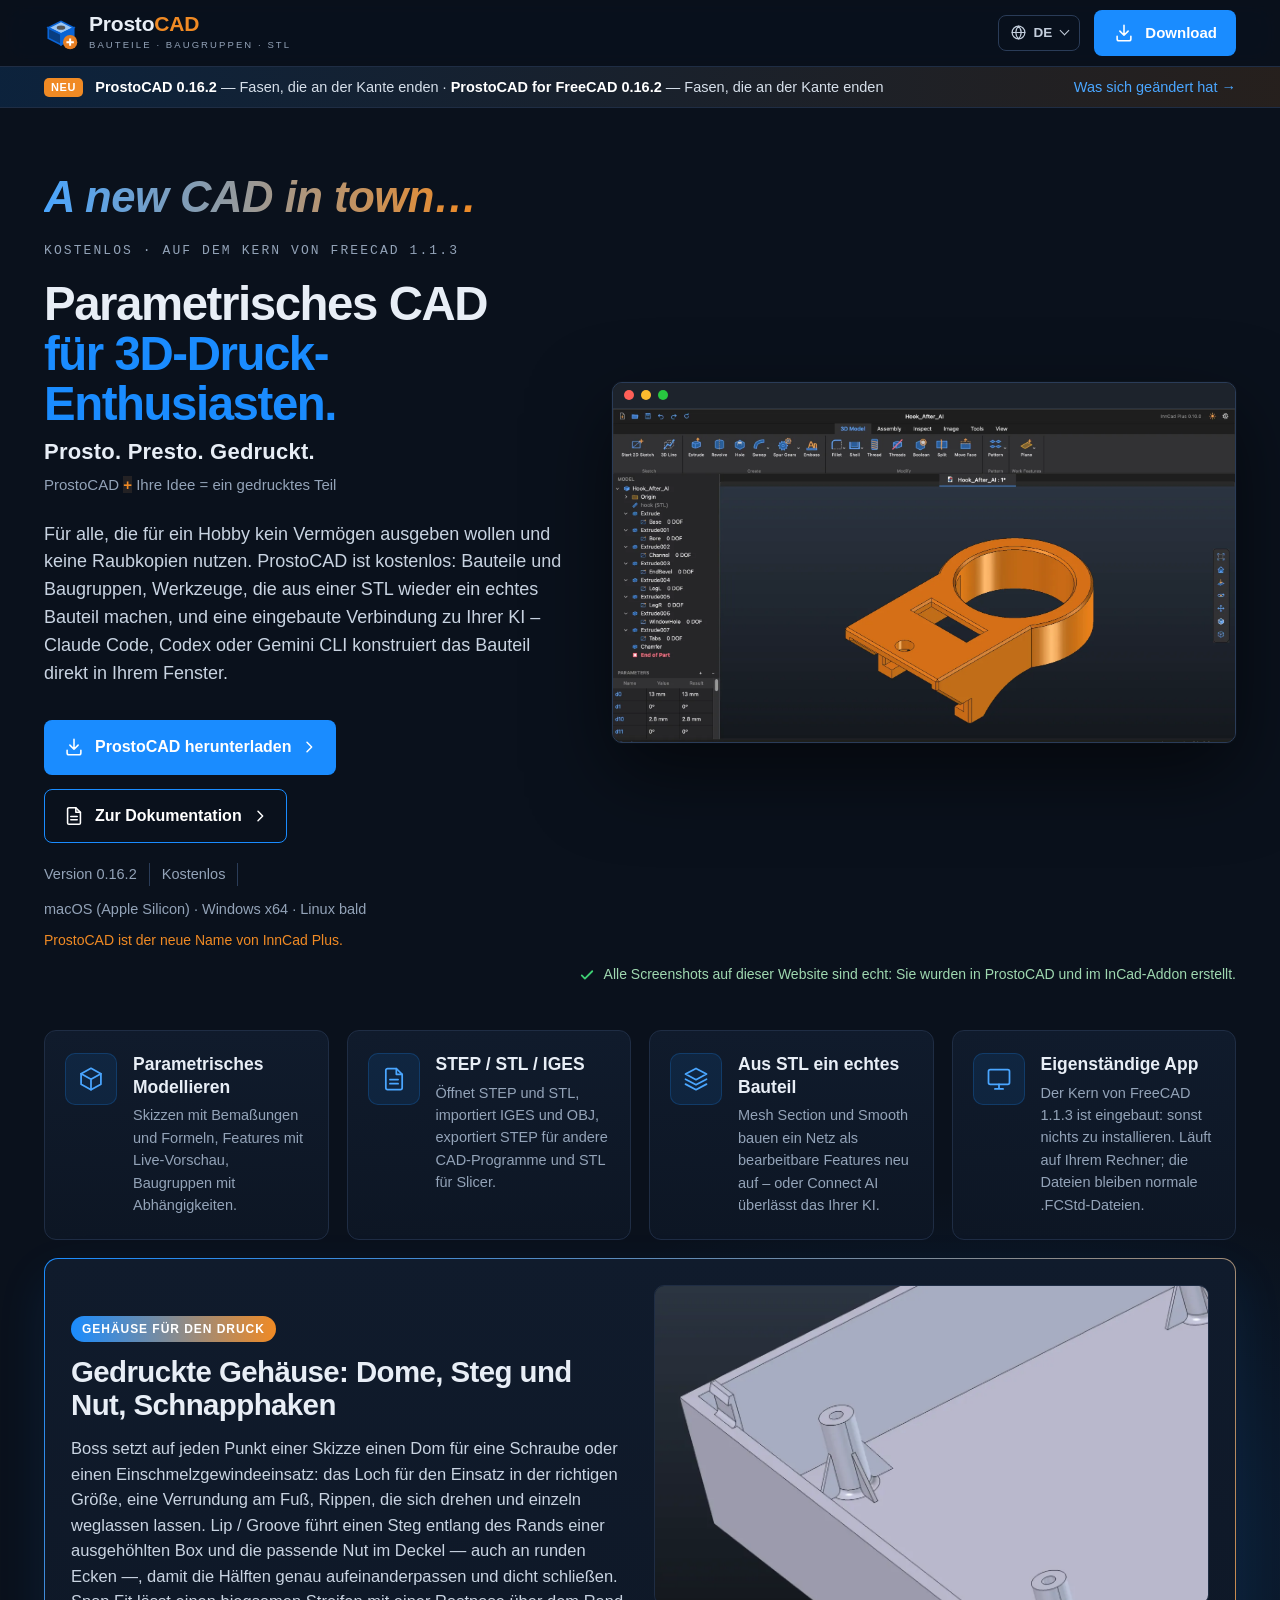
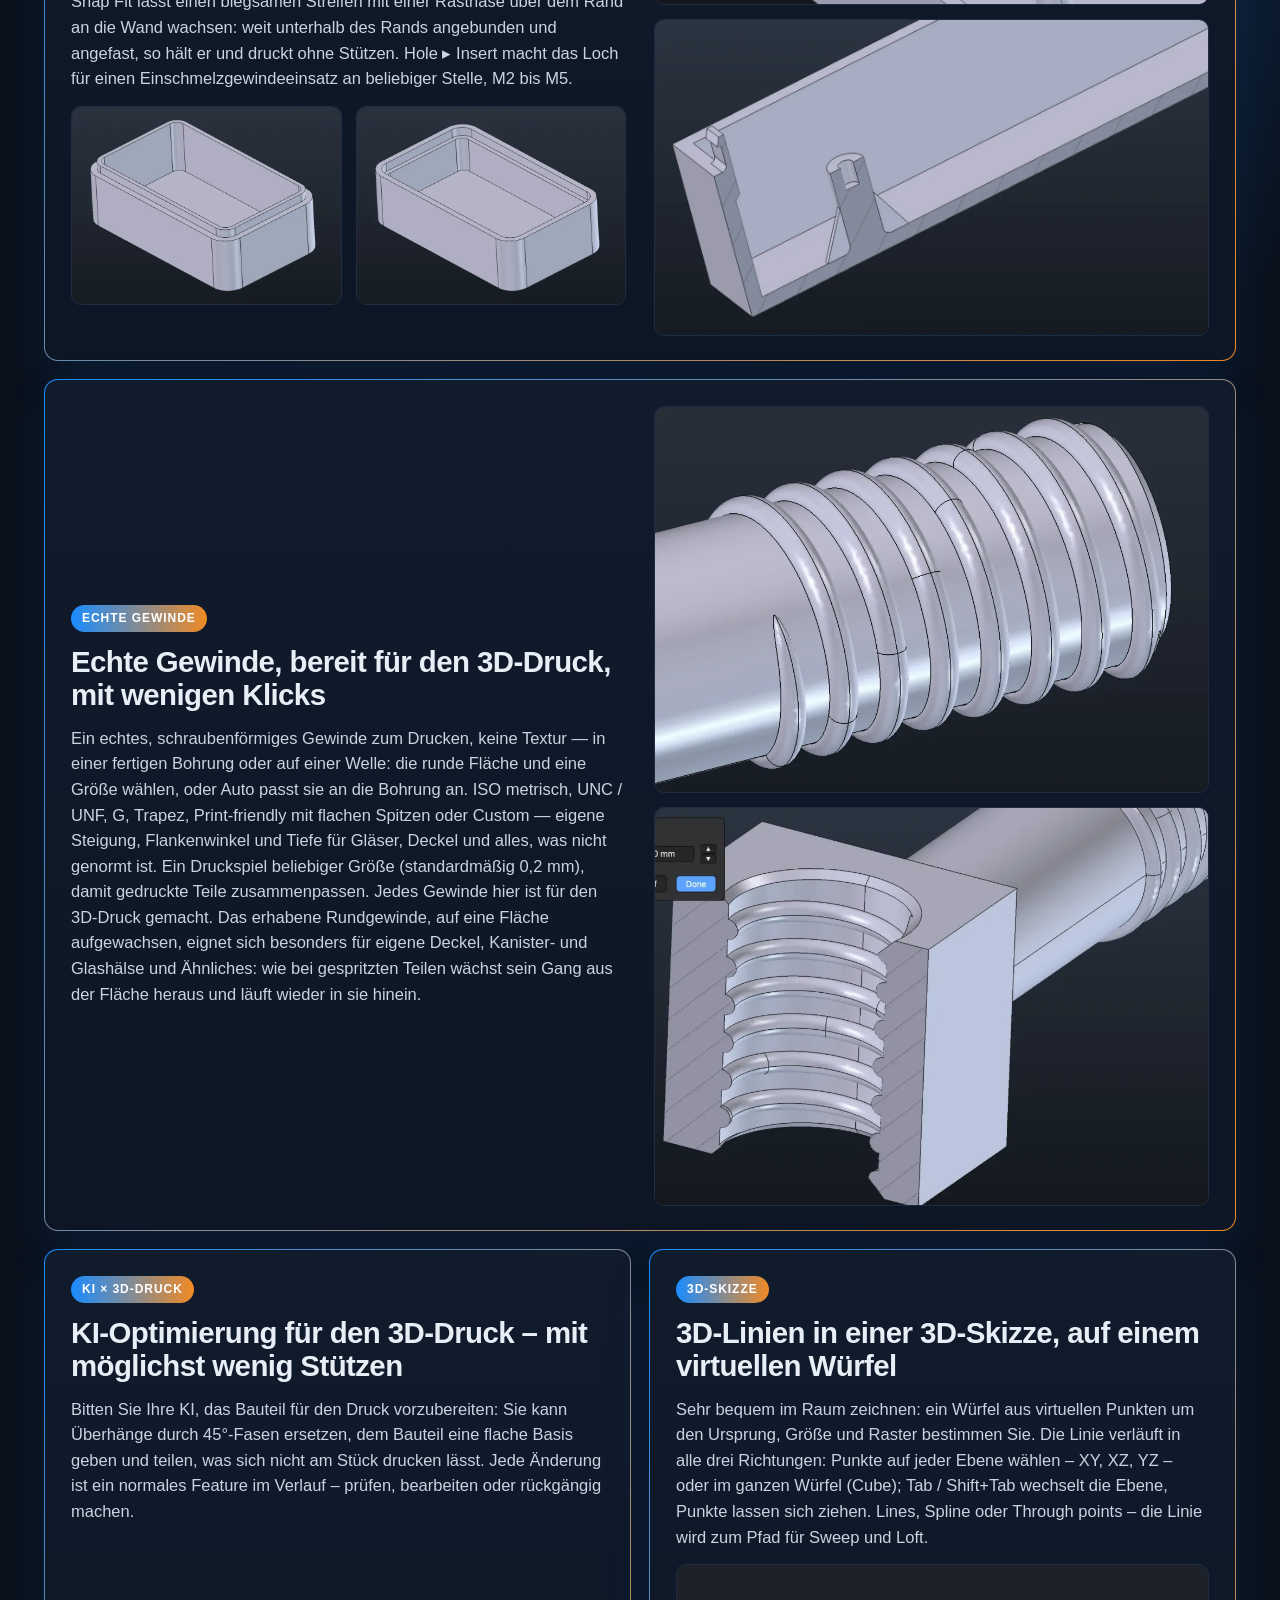
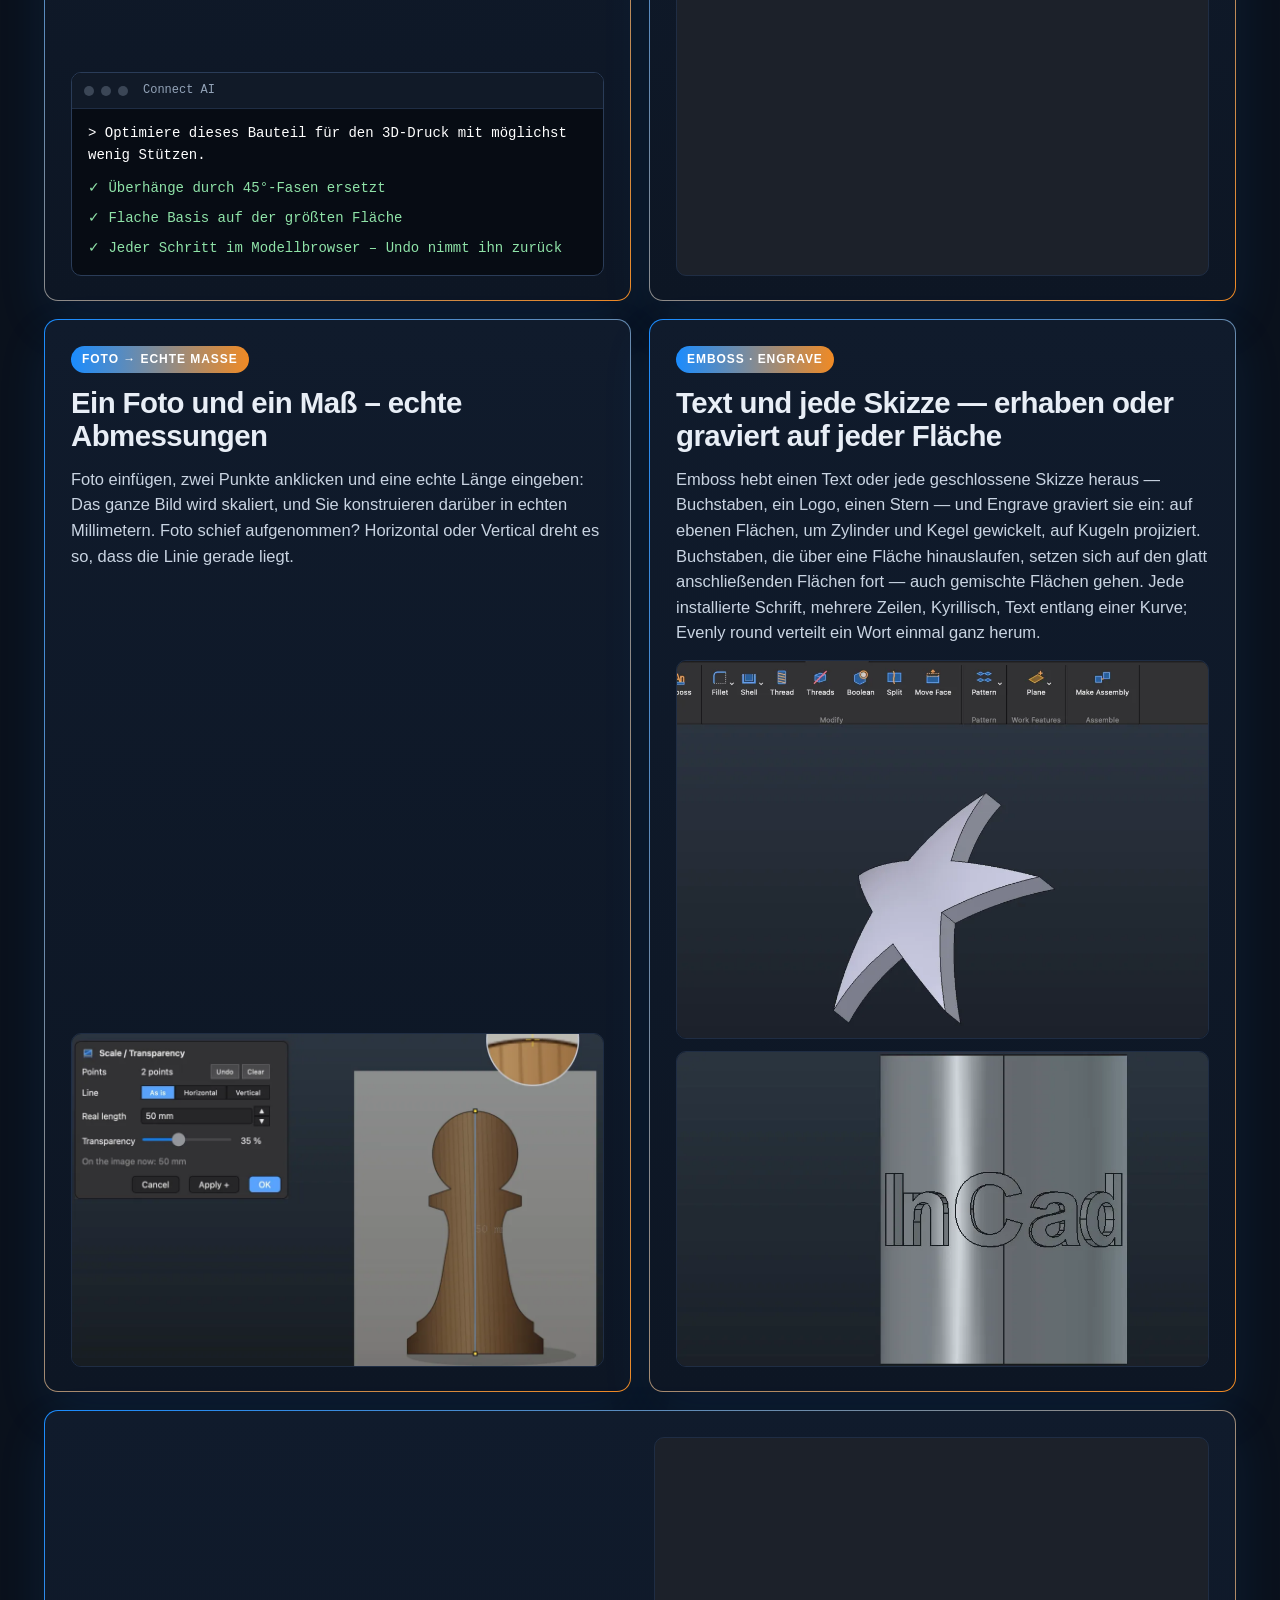
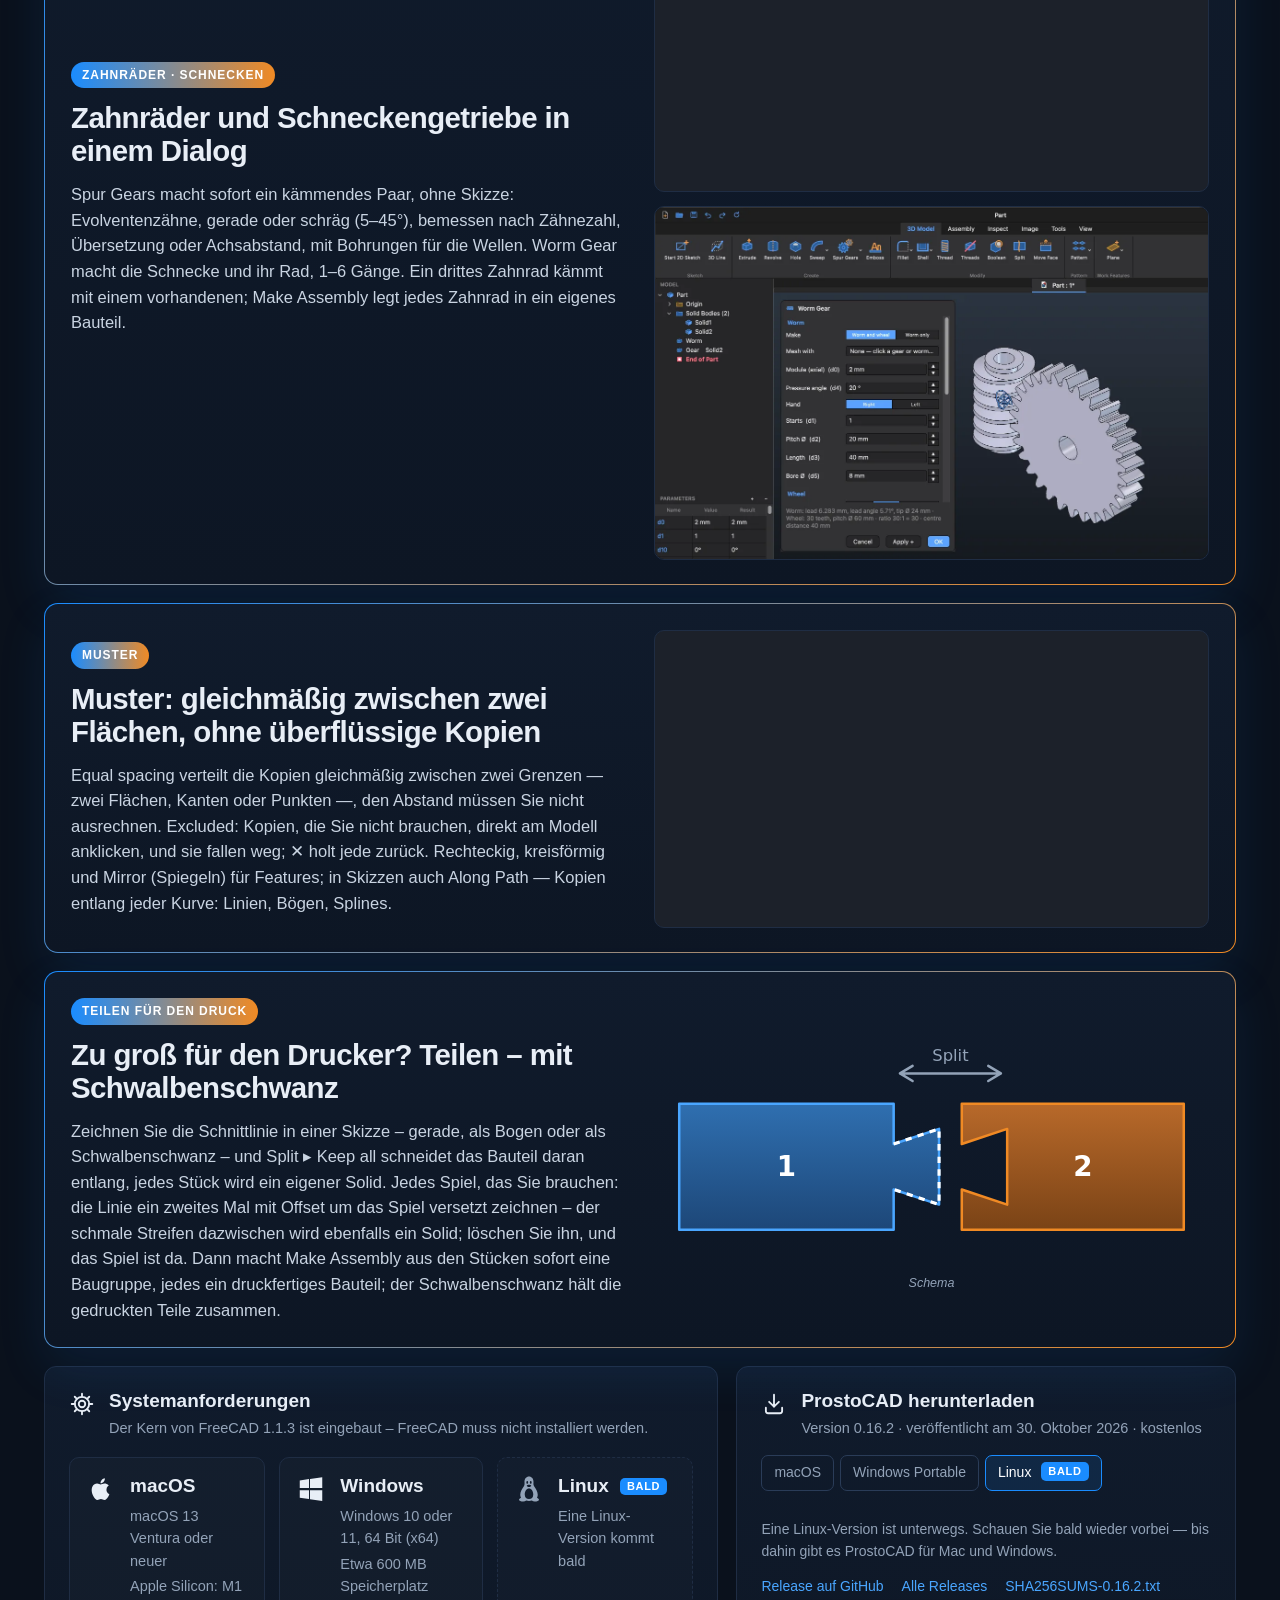
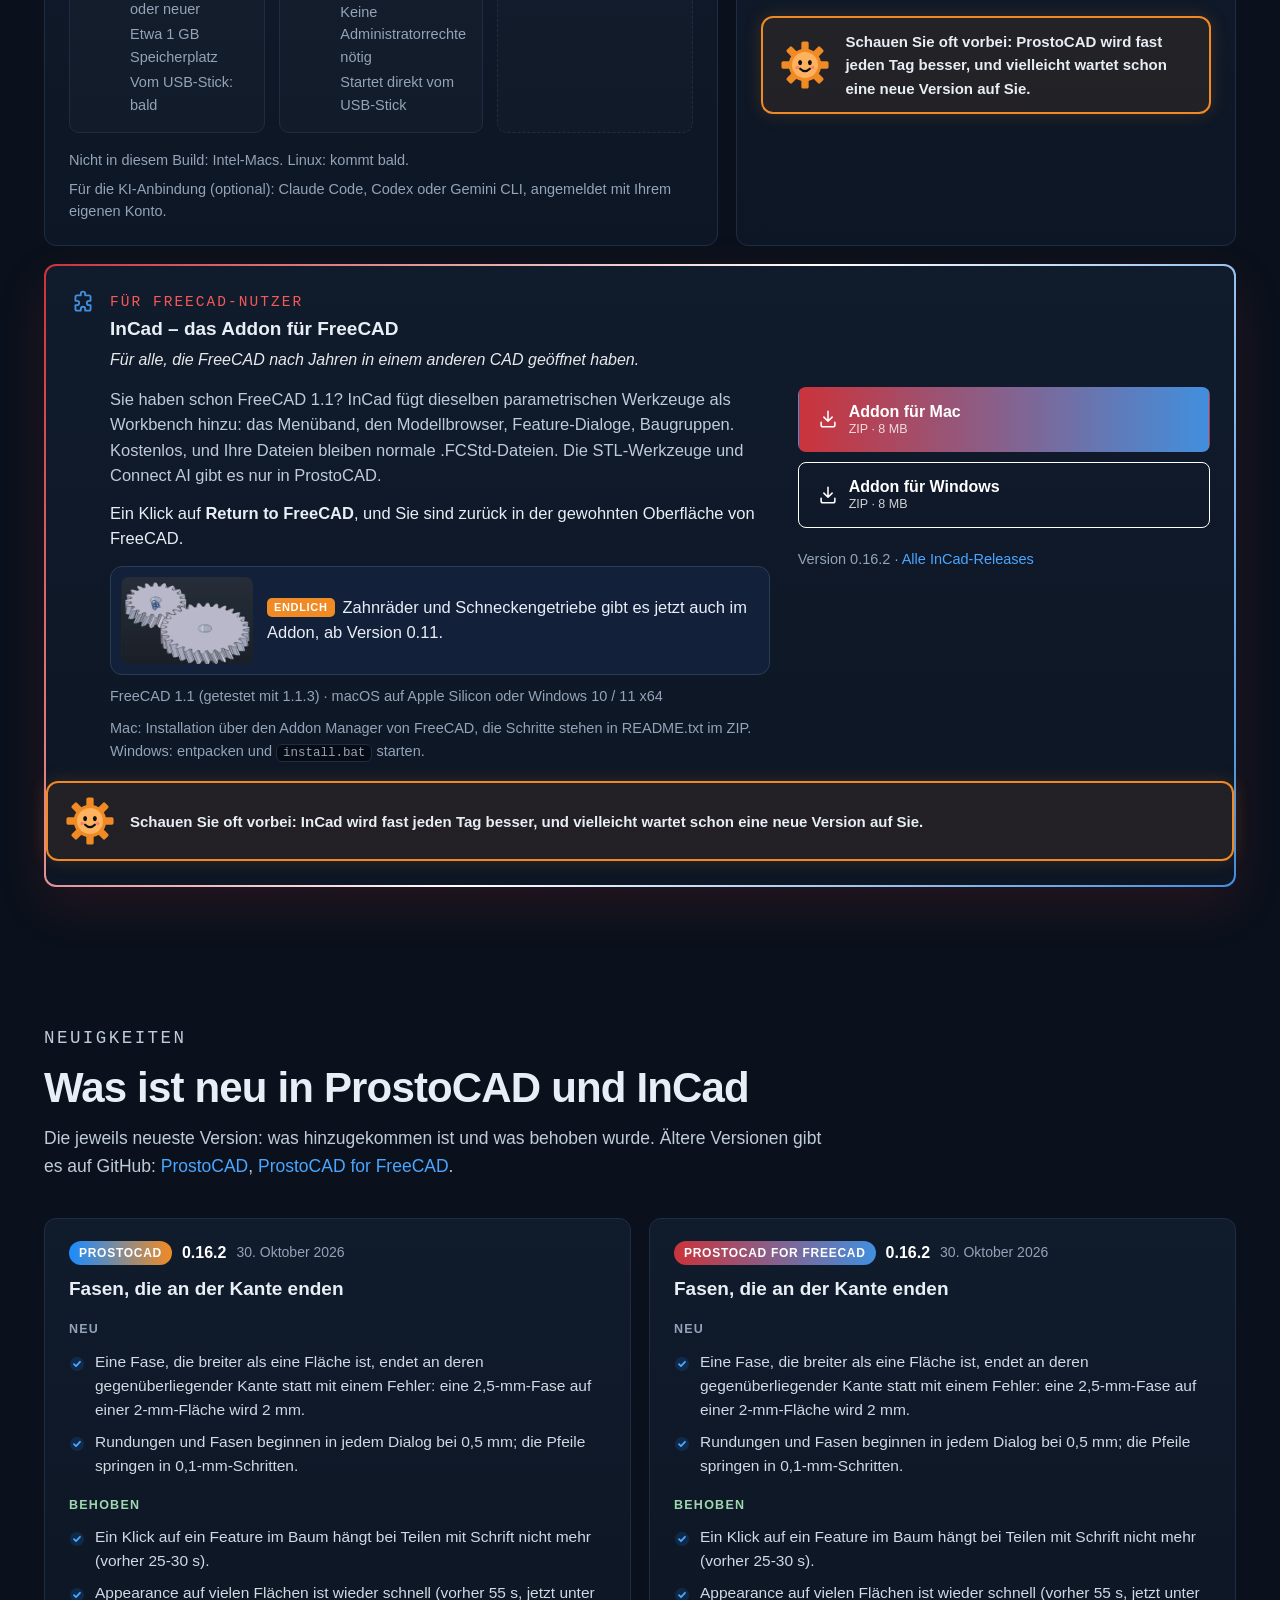
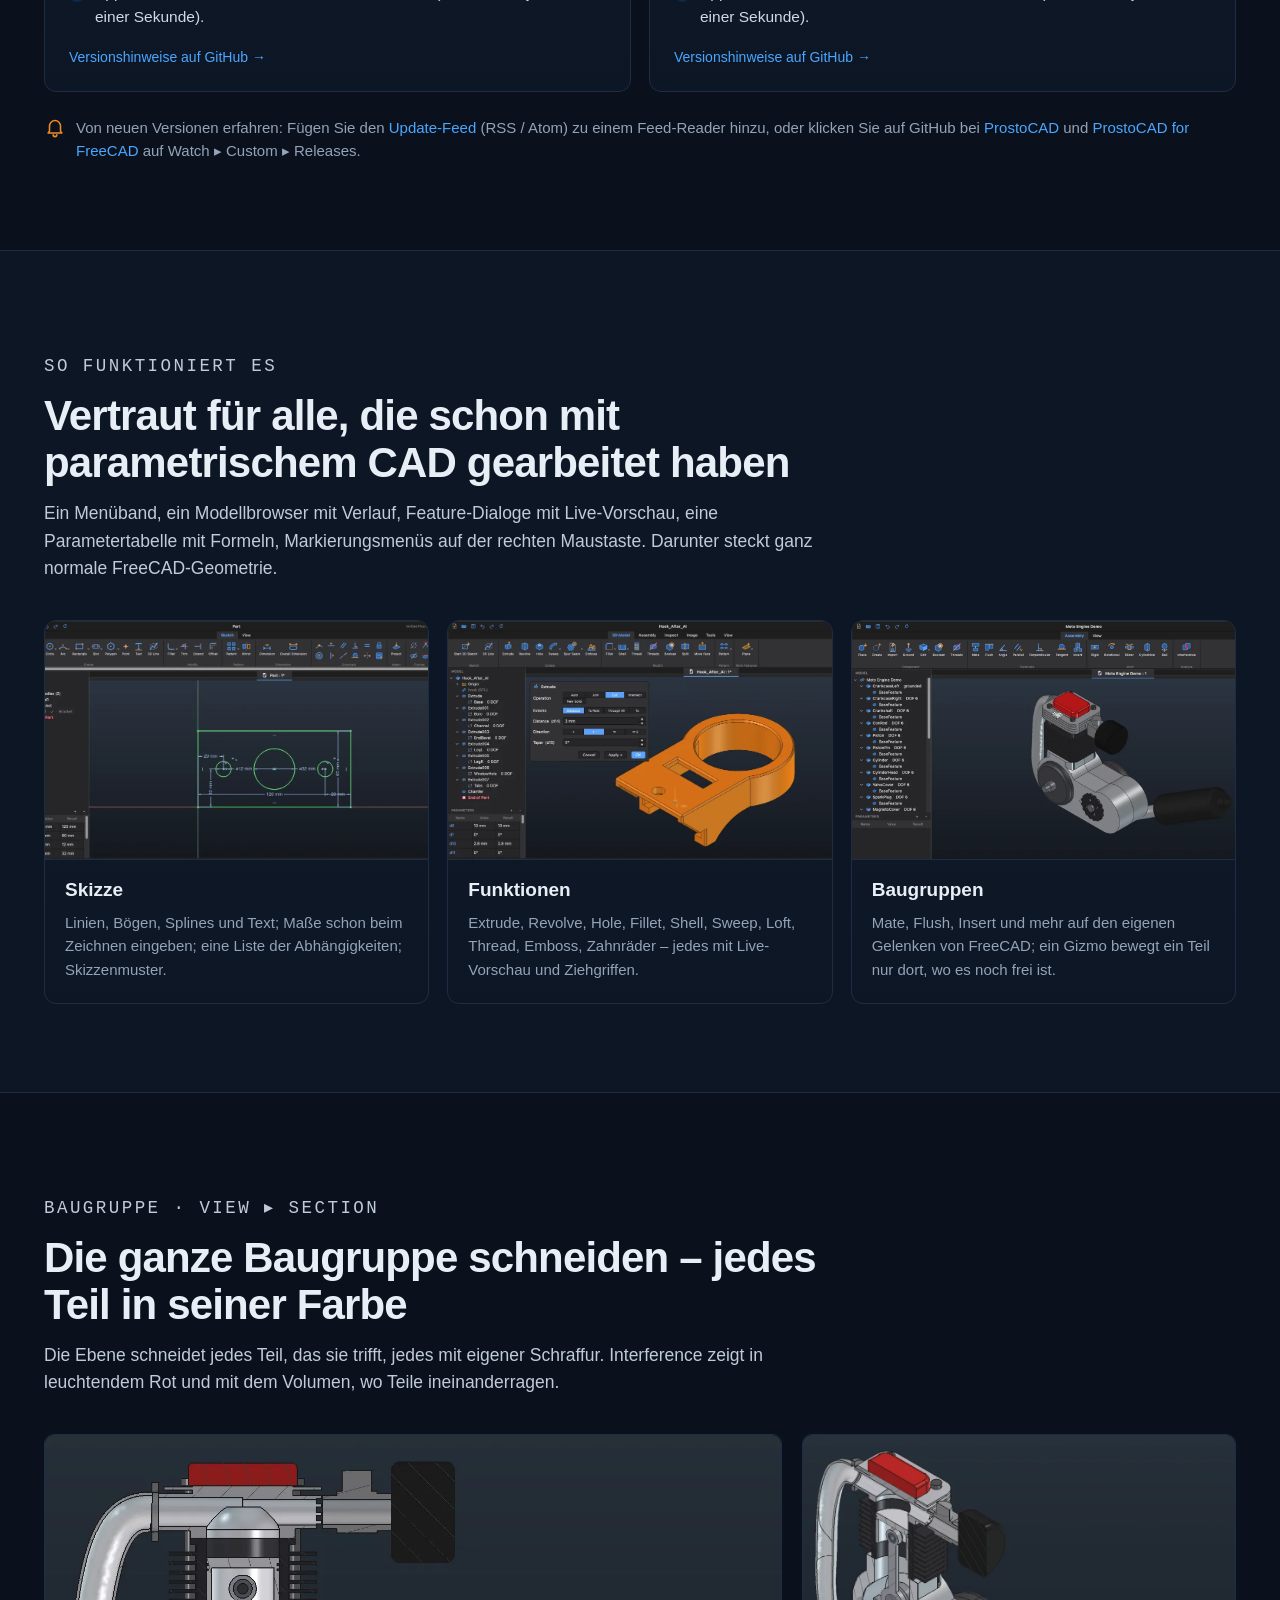
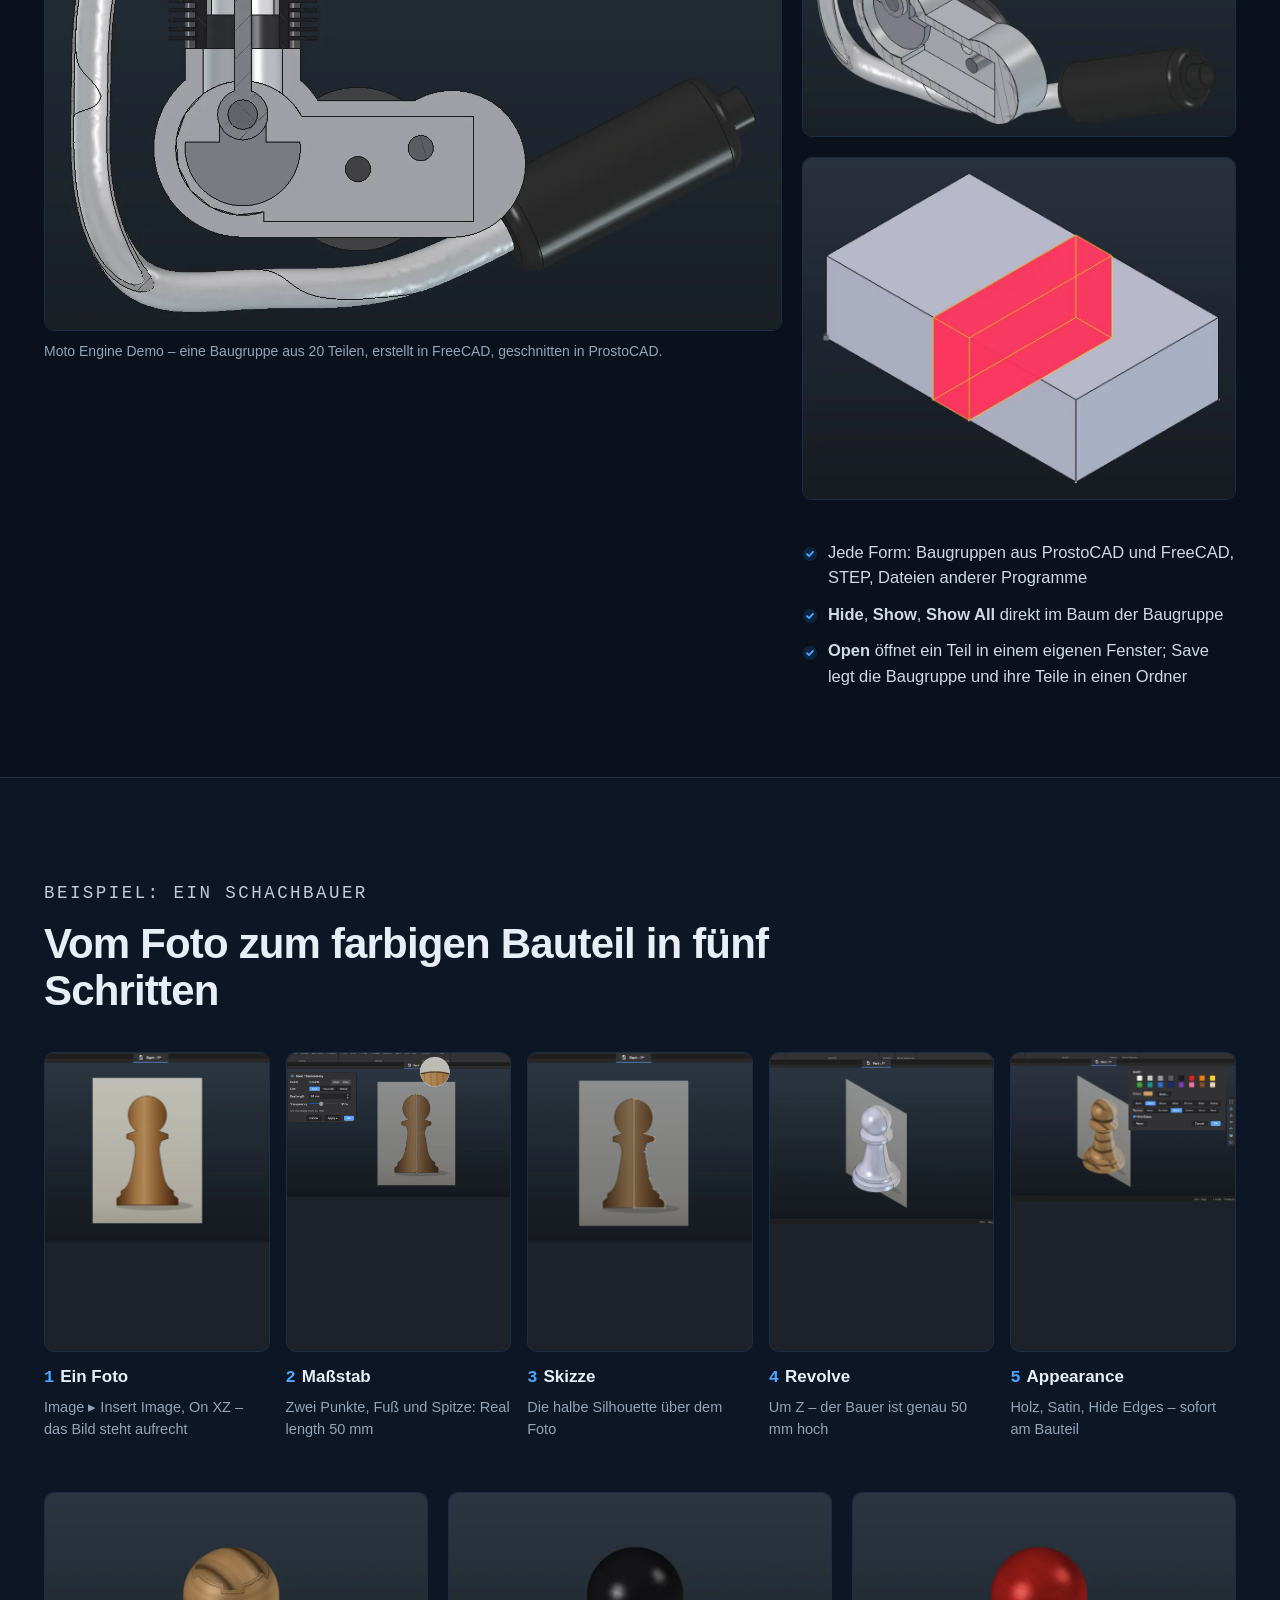
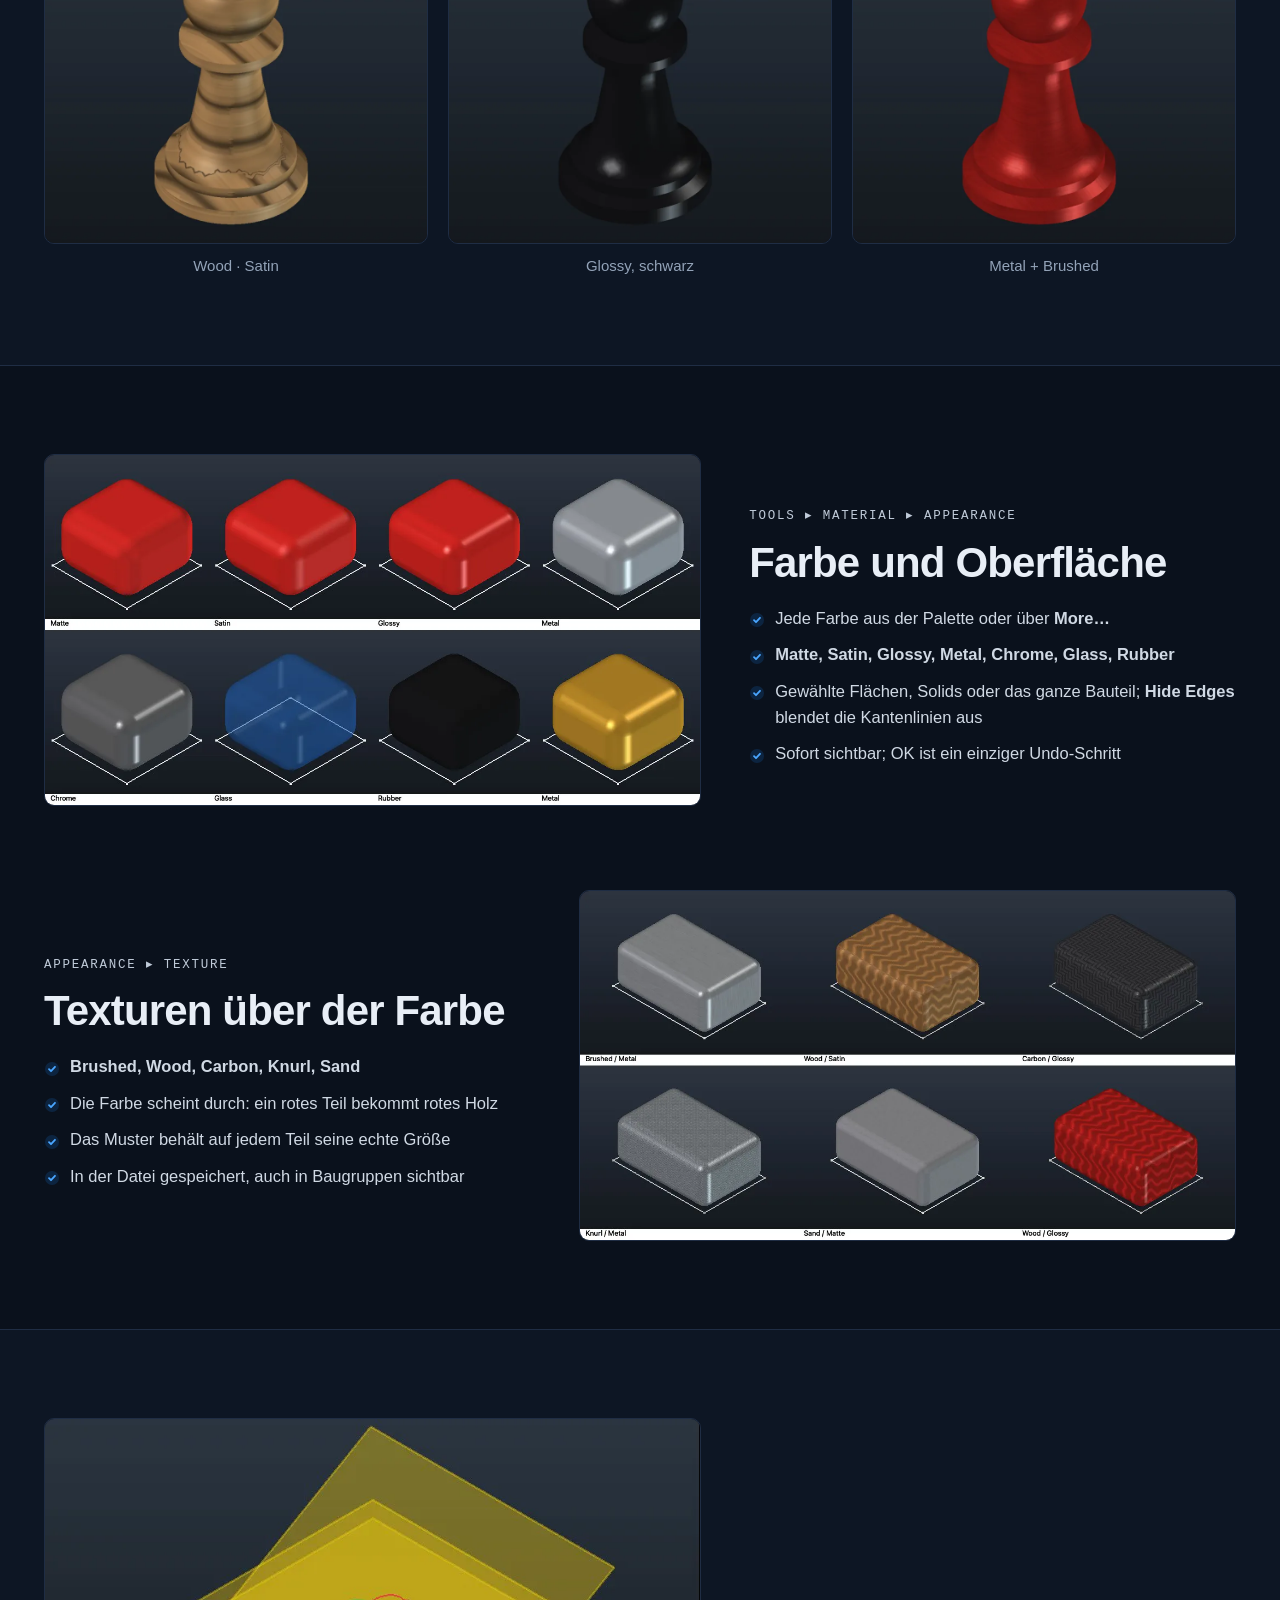
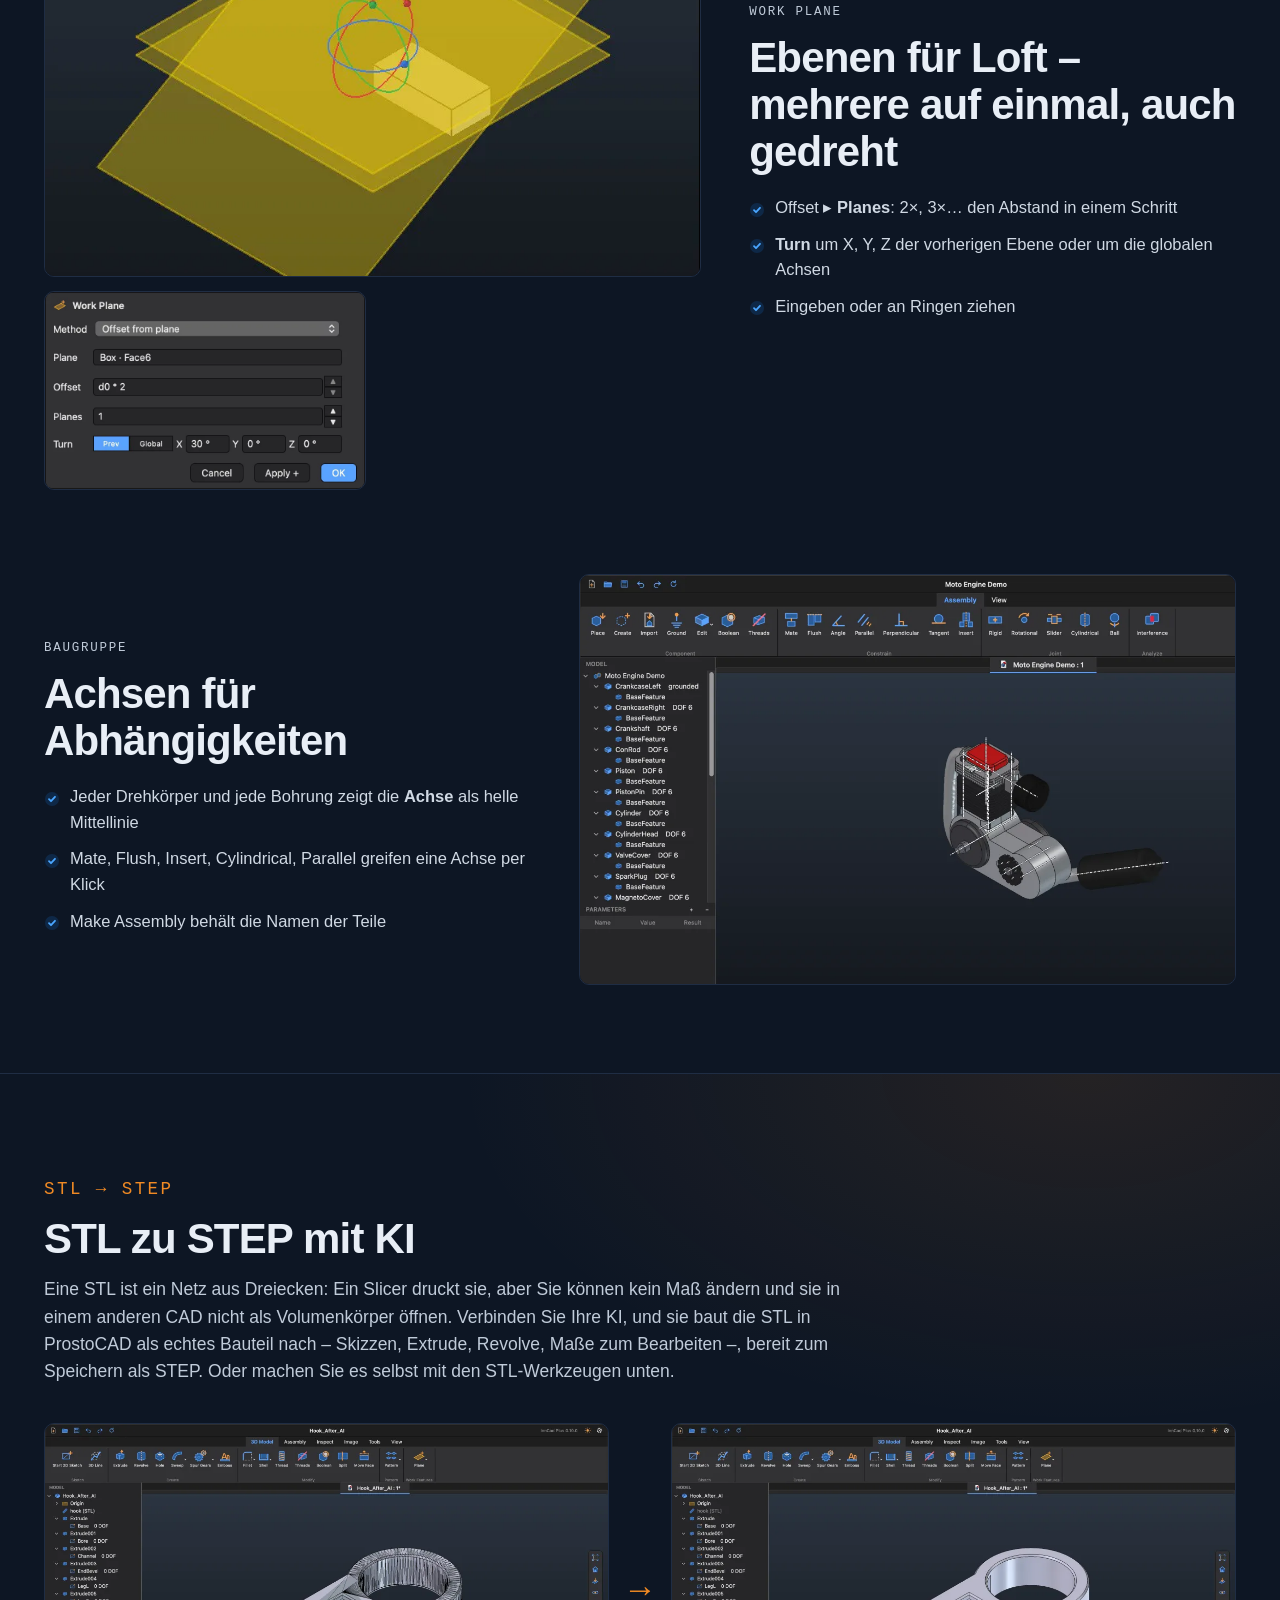
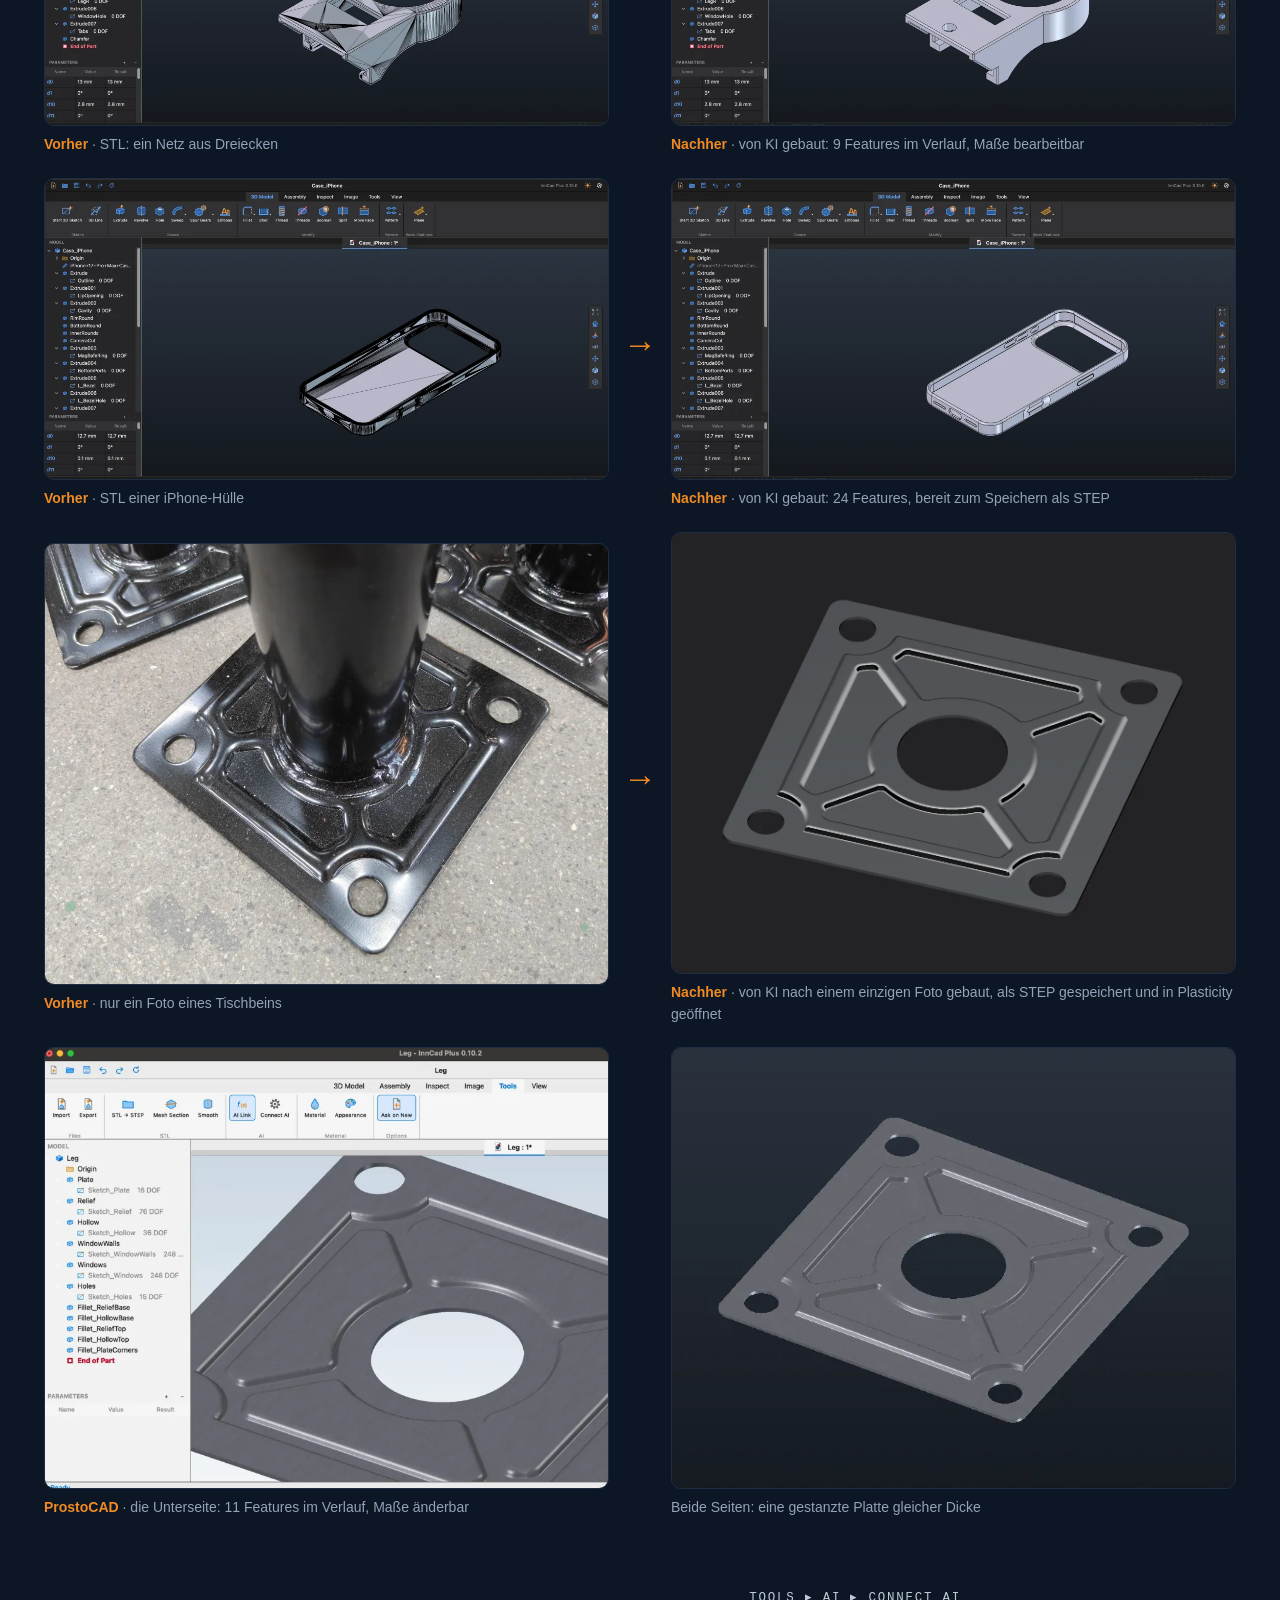
==== commit ac1b731d: "ProstoCAD 0.16.2 and the add-on 0.16.2: downloads, news (5 languages)" ====
--- a/de/index.html
+++ b/de/index.html
@@ -42,7 +42,7 @@
     <a class="btn primary small" href="#download"><svg class="i" viewBox="0 0 24 24" aria-hidden="true"><path d="M12 3.5v11m0 0-4.5-4.5m4.5 4.5 4.5-4.5M4.5 15.5v3a2 2 0 0 0 2 2h11a2 2 0 0 0 2-2v-3"/></svg><span>Download</span></a>
   </div>
 </div></header>
-<div class="newsbar"><div class="wrap"><a href="#updates"><span class="tag-new">Neu</span><span class="what"><b>ProstoCAD 0.16.1</b> — Fehlerbehebungen · <b>ProstoCAD for FreeCAD 0.16.1</b> — Fehlerbehebungen</span><span class="go">Was sich geändert hat →</span></a></div></div>
+<div class="newsbar"><div class="wrap"><a href="#updates"><span class="tag-new">Neu</span><span class="what"><b>ProstoCAD 0.16.2</b> — Fasen, die an der Kante enden · <b>ProstoCAD for FreeCAD 0.16.2</b> — Fasen, die an der Kante enden</span><span class="go">Was sich geändert hat →</span></a></div></div>
 
 <main id="top">
 <div class="hero"><div class="wrap">
@@ -58,7 +58,7 @@
         <a class="btn primary" href="#download"><svg class="i" viewBox="0 0 24 24" aria-hidden="true"><path d="M12 3.5v11m0 0-4.5-4.5m4.5 4.5 4.5-4.5M4.5 15.5v3a2 2 0 0 0 2 2h11a2 2 0 0 0 2-2v-3"/></svg>ProstoCAD herunterladen<svg class="i chev" viewBox="0 0 24 24" aria-hidden="true"><path d="m9 5 7 7-7 7"/></svg></a>
         <a class="btn outline" href="#docs"><svg class="i" viewBox="0 0 24 24" aria-hidden="true"><path d="M14 3H6.5A1.5 1.5 0 0 0 5 4.5v15A1.5 1.5 0 0 0 6.5 21h11a1.5 1.5 0 0 0 1.5-1.5V8z"/><path d="M14 3v5h5M8.5 12.5h7M8.5 16h7"/></svg>Zur Dokumentation<svg class="i chev" viewBox="0 0 24 24" aria-hidden="true"><path d="m9 5 7 7-7 7"/></svg></a>
       </div>
-      <p class="meta"><span>Version 0.16.1</span><i></i><span>Kostenlos</span><i></i><span>macOS (Apple Silicon) · Windows x64 · Linux bald</span></p>
+      <p class="meta"><span>Version 0.16.2</span><i></i><span>Kostenlos</span><i></i><span>macOS (Apple Silicon) · Windows x64 · Linux bald</span></p>
       <p class="renamed">ProstoCAD ist der neue Name von InnCad Plus.</p>
     </div>
     <div class="window"><div class="bar"><i></i><i></i><i></i></div><div class=""><a class="zoom" href="../img/hero.webp?v=947d2b0a"><img src="../img/hero.webp?v=947d2b0a" alt="Das Fenster von ProstoCAD: Menüband, Modellbrowser, Parameter und ein Bauteil" width="1800" height="963" loading="lazy" decoding="async"></a></div></div>
@@ -180,29 +180,29 @@
 
     <div class="box dlbox" id="download">
       <div class="boxhead"><svg class="i" viewBox="0 0 24 24" aria-hidden="true"><path d="M12 3.5v11m0 0-4.5-4.5m4.5 4.5 4.5-4.5M4.5 15.5v3a2 2 0 0 0 2 2h11a2 2 0 0 0 2-2v-3"/></svg><div><h3>ProstoCAD herunterladen</h3>
-        <p>Version 0.16.1 · veröffentlicht am 30. Oktober 2026 · kostenlos</p></div></div>
+        <p>Version 0.16.2 · veröffentlicht am 30. Oktober 2026 · kostenlos</p></div></div>
       <div class="tabs" role="tablist">
         <button type="button" role="tab" data-pf="pf-mac">macOS</button>
         <button type="button" role="tab" data-pf="pf-zip">Windows Portable</button>
         <button type="button" role="tab" data-pf="pf-linux">Linux <span class="tag-soon">bald</span></button>
       </div>
       <div class="pf" id="pf-mac"><h4>macOS</h4>
-        <a class="btn primary" href="https://github.com/Igr11/ProstoCAD-releases/releases/download/v0.16.1/ProstoCAD-0.16.1-macos-arm64.dmg"><svg class="i" viewBox="0 0 24 24" aria-hidden="true"><path d="M12 3.5v11m0 0-4.5-4.5m4.5 4.5 4.5-4.5M4.5 15.5v3a2 2 0 0 0 2 2h11a2 2 0 0 0 2-2v-3"/></svg>Für Mac herunterladen</a>
-        <p class="file">ProstoCAD-0.16.1-macos-arm64.dmg · 205 MB</p>
-        <div class="sha"><div><small>SHA-256</small><code>57f28c4adc1c99a51470327fd3011060a5c1cfe79fe64c3daf5bf844e30357d3</code></div>
-          <button class="copy" type="button" data-copy="57f28c4adc1c99a51470327fd3011060a5c1cfe79fe64c3daf5bf844e30357d3" data-ok="Kopiert" aria-label="SHA-256 kopieren"><svg class="i" viewBox="0 0 24 24" aria-hidden="true"><rect x="8.5" y="8.5" width="11.5" height="11.5" rx="2"/><path d="M15.5 8.5V5.5A1.5 1.5 0 0 0 14 4H5.5A1.5 1.5 0 0 0 4 5.5V14a1.5 1.5 0 0 0 1.5 1.5h3"/></svg></button></div>
+        <a class="btn primary" href="https://github.com/Igr11/ProstoCAD-releases/releases/download/v0.16.2/ProstoCAD-0.16.2-macos-arm64.dmg"><svg class="i" viewBox="0 0 24 24" aria-hidden="true"><path d="M12 3.5v11m0 0-4.5-4.5m4.5 4.5 4.5-4.5M4.5 15.5v3a2 2 0 0 0 2 2h11a2 2 0 0 0 2-2v-3"/></svg>Für Mac herunterladen</a>
+        <p class="file">ProstoCAD-0.16.2-macos-arm64.dmg · 205 MB</p>
+        <div class="sha"><div><small>SHA-256</small><code>f1aa8b48e07ed0557b0081153cdeeb4393cd593868b6769aea6cc187686dfc72</code></div>
+          <button class="copy" type="button" data-copy="f1aa8b48e07ed0557b0081153cdeeb4393cd593868b6769aea6cc187686dfc72" data-ok="Kopiert" aria-label="SHA-256 kopieren"><svg class="i" viewBox="0 0 24 24" aria-hidden="true"><rect x="8.5" y="8.5" width="11.5" height="11.5" rx="2"/><path d="M15.5 8.5V5.5A1.5 1.5 0 0 0 14 4H5.5A1.5 1.5 0 0 0 4 5.5V14a1.5 1.5 0 0 0 1.5 1.5h3"/></svg></button></div>
         <p class="note">Ziehen Sie ProstoCAD.app in den Ordner „Programme“. Beim ersten Start fragt macOS nach einer Bestätigung: <a href="#faq-mac">Dennoch öffnen</a>.</p></div>
       <div class="pf" id="pf-zip"><h4>Windows Portable</h4>
-        <a class="btn primary" href="https://github.com/Igr11/ProstoCAD-releases/releases/download/v0.16.1/ProstoCAD-0.16.1-windows-x64.zip"><svg class="i" viewBox="0 0 24 24" aria-hidden="true"><path d="M12 3.5v11m0 0-4.5-4.5m4.5 4.5 4.5-4.5M4.5 15.5v3a2 2 0 0 0 2 2h11a2 2 0 0 0 2-2v-3"/></svg>Windows Portable herunterladen</a>
-        <p class="file">ProstoCAD-0.16.1-windows-x64.zip · 213 MB</p>
-        <div class="sha"><div><small>SHA-256</small><code>a60e415859e6fbe419098fe3571c40b90c8091c860e8a644ddf0542c490139f3</code></div>
-          <button class="copy" type="button" data-copy="a60e415859e6fbe419098fe3571c40b90c8091c860e8a644ddf0542c490139f3" data-ok="Kopiert" aria-label="SHA-256 kopieren"><svg class="i" viewBox="0 0 24 24" aria-hidden="true"><rect x="8.5" y="8.5" width="11.5" height="11.5" rx="2"/><path d="M15.5 8.5V5.5A1.5 1.5 0 0 0 14 4H5.5A1.5 1.5 0 0 0 4 5.5V14a1.5 1.5 0 0 0 1.5 1.5h3"/></svg></button></div>
+        <a class="btn primary" href="https://github.com/Igr11/ProstoCAD-releases/releases/download/v0.16.2/ProstoCAD-0.16.2-windows-x64.zip"><svg class="i" viewBox="0 0 24 24" aria-hidden="true"><path d="M12 3.5v11m0 0-4.5-4.5m4.5 4.5 4.5-4.5M4.5 15.5v3a2 2 0 0 0 2 2h11a2 2 0 0 0 2-2v-3"/></svg>Windows Portable herunterladen</a>
+        <p class="file">ProstoCAD-0.16.2-windows-x64.zip · 213 MB</p>
+        <div class="sha"><div><small>SHA-256</small><code>89ff1fa5d924c0446e484fd2d592033158c30bd13dbac7f213a2b6c055c64dfc</code></div>
+          <button class="copy" type="button" data-copy="89ff1fa5d924c0446e484fd2d592033158c30bd13dbac7f213a2b6c055c64dfc" data-ok="Kopiert" aria-label="SHA-256 kopieren"><svg class="i" viewBox="0 0 24 24" aria-hidden="true"><rect x="8.5" y="8.5" width="11.5" height="11.5" rx="2"/><path d="M15.5 8.5V5.5A1.5 1.5 0 0 0 14 4H5.5A1.5 1.5 0 0 0 4 5.5V14a1.5 1.5 0 0 0 1.5 1.5h3"/></svg></button></div>
         <p class="note"><b>Keine Installation nötig. Entpacken und loslegen.</b> Einen kurzen Pfad nur mit lateinischen Buchstaben wählen, dann <code>ProstoCAD.exe</code> starten.</p></div>
       <div class="pf" id="pf-linux"><h4>Linux</h4><p class="note">Eine Linux-Version ist unterwegs. Schauen Sie bald wieder vorbei — bis dahin gibt es ProstoCAD für Mac und Windows.</p></div>
       <div class="links">
-        <a href="https://github.com/Igr11/ProstoCAD-releases/releases/tag/v0.16.1">Release auf GitHub</a>
+        <a href="https://github.com/Igr11/ProstoCAD-releases/releases/tag/v0.16.2">Release auf GitHub</a>
         <a href="https://github.com/Igr11/ProstoCAD-releases/releases">Alle Releases</a>
-        <a href="https://github.com/Igr11/ProstoCAD-releases/releases/download/v0.16.1/SHA256SUMS-0.16.1.txt">SHA256SUMS-0.16.1.txt</a>
+        <a href="https://github.com/Igr11/ProstoCAD-releases/releases/download/v0.16.2/SHA256SUMS-0.16.2.txt">SHA256SUMS-0.16.2.txt</a>
       </div>
       <div class="fresh"><svg class="buddy" viewBox="0 0 64 64" aria-hidden="true"><g class="gear"><rect x="27.5" y="3" width="9" height="13" rx="2" transform="rotate(0 32 32)"/><rect x="27.5" y="3" width="9" height="13" rx="2" transform="rotate(45 32 32)"/><rect x="27.5" y="3" width="9" height="13" rx="2" transform="rotate(90 32 32)"/><rect x="27.5" y="3" width="9" height="13" rx="2" transform="rotate(135 32 32)"/><rect x="27.5" y="3" width="9" height="13" rx="2" transform="rotate(180 32 32)"/><rect x="27.5" y="3" width="9" height="13" rx="2" transform="rotate(225 32 32)"/><rect x="27.5" y="3" width="9" height="13" rx="2" transform="rotate(270 32 32)"/><rect x="27.5" y="3" width="9" height="13" rx="2" transform="rotate(315 32 32)"/><circle cx="32" cy="32" r="20"/><circle class="hub" cx="32" cy="32" r="16"/></g><g class="face"><ellipse class="eye" cx="26" cy="29" rx="2.4" ry="3.2"/><ellipse class="eye wink" cx="38" cy="29" rx="2.4" ry="3.2"/><circle class="cheek" cx="22.5" cy="35" r="2.2"/><circle class="cheek" cx="41.5" cy="35" r="2.2"/><path class="smile" d="M26 36.5 q6 6 12 0"/></g></svg><p>Schauen Sie oft vorbei: ProstoCAD wird fast jeden Tag besser, und vielleicht wartet schon eine neue Version auf Sie.</p></div>
     </div>
@@ -221,9 +221,9 @@
         <p class="note">Mac: Installation über den Addon Manager von FreeCAD, die Schritte stehen in README.txt im ZIP. Windows: entpacken und <code>install.bat</code> starten.</p>
       </div>
       <div class="addon-dl">
-        <a class="btn primary" href="https://github.com/Igr11/ProstoCAD/releases/download/v0.16.1/ProstoCAD-FreeCAD-0.16.1-2026-10-30-5998cb4-macOS-arm64.zip"><svg class="i" viewBox="0 0 24 24" aria-hidden="true"><path d="M12 3.5v11m0 0-4.5-4.5m4.5 4.5 4.5-4.5M4.5 15.5v3a2 2 0 0 0 2 2h11a2 2 0 0 0 2-2v-3"/></svg><span>Addon für Mac<small>ZIP · 8 MB</small></span></a>
-        <a class="btn outline" href="https://github.com/Igr11/ProstoCAD/releases/download/v0.16.1/ProstoCAD-FreeCAD-0.16.1-2026-10-30-5998cb4-Windows-x64.zip"><svg class="i" viewBox="0 0 24 24" aria-hidden="true"><path d="M12 3.5v11m0 0-4.5-4.5m4.5 4.5 4.5-4.5M4.5 15.5v3a2 2 0 0 0 2 2h11a2 2 0 0 0 2-2v-3"/></svg><span>Addon für Windows<small>ZIP · 8 MB</small></span></a>
-        <p class="note">Version 0.16.1 · <a href="https://github.com/Igr11/ProstoCAD/releases">Alle InCad-Releases</a></p>
+        <a class="btn primary" href="https://github.com/Igr11/ProstoCAD/releases/download/v0.16.2/ProstoCAD-FreeCAD-0.16.2-2026-10-30-fba5af9-macOS-arm64.zip"><svg class="i" viewBox="0 0 24 24" aria-hidden="true"><path d="M12 3.5v11m0 0-4.5-4.5m4.5 4.5 4.5-4.5M4.5 15.5v3a2 2 0 0 0 2 2h11a2 2 0 0 0 2-2v-3"/></svg><span>Addon für Mac<small>ZIP · 8 MB</small></span></a>
+        <a class="btn outline" href="https://github.com/Igr11/ProstoCAD/releases/download/v0.16.2/ProstoCAD-FreeCAD-0.16.2-2026-10-30-fba5af9-Windows-x64.zip"><svg class="i" viewBox="0 0 24 24" aria-hidden="true"><path d="M12 3.5v11m0 0-4.5-4.5m4.5 4.5 4.5-4.5M4.5 15.5v3a2 2 0 0 0 2 2h11a2 2 0 0 0 2-2v-3"/></svg><span>Addon für Windows<small>ZIP · 8 MB</small></span></a>
+        <p class="note">Version 0.16.2 · <a href="https://github.com/Igr11/ProstoCAD/releases">Alle InCad-Releases</a></p>
       </div>
     </div>
     <div class="fresh"><svg class="buddy" viewBox="0 0 64 64" aria-hidden="true"><g class="gear"><rect x="27.5" y="3" width="9" height="13" rx="2" transform="rotate(0 32 32)"/><rect x="27.5" y="3" width="9" height="13" rx="2" transform="rotate(45 32 32)"/><rect x="27.5" y="3" width="9" height="13" rx="2" transform="rotate(90 32 32)"/><rect x="27.5" y="3" width="9" height="13" rx="2" transform="rotate(135 32 32)"/><rect x="27.5" y="3" width="9" height="13" rx="2" transform="rotate(180 32 32)"/><rect x="27.5" y="3" width="9" height="13" rx="2" transform="rotate(225 32 32)"/><rect x="27.5" y="3" width="9" height="13" rx="2" transform="rotate(270 32 32)"/><rect x="27.5" y="3" width="9" height="13" rx="2" transform="rotate(315 32 32)"/><circle cx="32" cy="32" r="20"/><circle class="hub" cx="32" cy="32" r="16"/></g><g class="face"><ellipse class="eye" cx="26" cy="29" rx="2.4" ry="3.2"/><ellipse class="eye wink" cx="38" cy="29" rx="2.4" ry="3.2"/><circle class="cheek" cx="22.5" cy="35" r="2.2"/><circle class="cheek" cx="41.5" cy="35" r="2.2"/><path class="smile" d="M26 36.5 q6 6 12 0"/></g></svg><p>Schauen Sie oft vorbei: InCad wird fast jeden Tag besser, und vielleicht wartet schon eine neue Version auf Sie.</p></div>
@@ -236,13 +236,13 @@
     <h2>Was ist neu in ProstoCAD und InCad</h2>
     <p>Die jeweils neueste Version: was hinzugekommen ist und was behoben wurde. Ältere Versionen gibt es auf GitHub: <a href="https://github.com/Igr11/ProstoCAD-releases/releases">ProstoCAD</a>, <a href="https://github.com/Igr11/ProstoCAD/releases">ProstoCAD for FreeCAD</a>.</p>
   </div>
-  <div class="upd-grid"><article class="box upd" id="update-plus-0.16.1">
-      <p class="upd-head"><span class="prod plus">ProstoCAD</span><b>0.16.1</b><time datetime="2026-10-30">30. Oktober 2026</time></p>
-      <h3>Fehlerbehebungen</h3><h4 class="fixed">Behoben</h4><ul class="ticks"><li>Ein offener Schnitt folgt den Änderungen am Teil: neues Material erscheint nicht mehr als Loch in der Schnittfläche.</li><li>End of Part bleibt dort, wohin Sie es verschieben, über oder unter einem Boolean.</li><li>Ein Feature, das nicht über seinen Dialog entstand (eine FreeCAD-Datei, ein KI-Skript), öffnet mit seinen eigenen Werten statt der Vorgaben.</li><li>Mit nach oben verschobenem End of Part berechnen Feature-Dialoge die Schritte darunter nicht mehr neu.</li></ul>
-      <a class="more" href="https://github.com/Igr11/ProstoCAD-releases/releases/tag/v0.16.1">Versionshinweise auf GitHub →</a></article><article class="box upd" id="update-incad-0.16.1">
-      <p class="upd-head"><span class="prod incad">ProstoCAD for FreeCAD</span><b>0.16.1</b><time datetime="2026-10-30">30. Oktober 2026</time></p>
-      <h3>Fehlerbehebungen</h3><h4 class="fixed">Behoben</h4><ul class="ticks"><li>Ein offener Schnitt folgt den Änderungen am Teil: neues Material erscheint nicht mehr als Loch in der Schnittfläche.</li><li>End of Part bleibt dort, wohin Sie es verschieben, über oder unter einem Boolean.</li><li>Ein Feature, das nicht über seinen Dialog entstand (eine FreeCAD-Datei, ein KI-Skript), öffnet mit seinen eigenen Werten statt der Vorgaben.</li><li>Mit nach oben verschobenem End of Part berechnen Feature-Dialoge die Schritte darunter nicht mehr neu.</li></ul>
-      <a class="more" href="https://github.com/Igr11/ProstoCAD/releases/tag/v0.16.1">Versionshinweise auf GitHub →</a></article></div>
+  <div class="upd-grid"><article class="box upd" id="update-plus-0.16.2">
+      <p class="upd-head"><span class="prod plus">ProstoCAD</span><b>0.16.2</b><time datetime="2026-10-30">30. Oktober 2026</time></p>
+      <h3>Fasen, die an der Kante enden</h3><h4 class="added">Neu</h4><ul class="ticks"><li>Eine Fase, die breiter als eine Fläche ist, endet an deren gegenüberliegender Kante statt mit einem Fehler: eine 2,5-mm-Fase auf einer 2-mm-Fläche wird 2 mm.</li><li>Rundungen und Fasen beginnen in jedem Dialog bei 0,5 mm; die Pfeile springen in 0,1-mm-Schritten.</li></ul><h4 class="fixed">Behoben</h4><ul class="ticks"><li>Ein Klick auf ein Feature im Baum hängt bei Teilen mit Schrift nicht mehr (vorher 25-30 s).</li><li>Appearance auf vielen Flächen ist wieder schnell (vorher 55 s, jetzt unter einer Sekunde).</li></ul>
+      <a class="more" href="https://github.com/Igr11/ProstoCAD-releases/releases/tag/v0.16.2">Versionshinweise auf GitHub →</a></article><article class="box upd" id="update-incad-0.16.2">
+      <p class="upd-head"><span class="prod incad">ProstoCAD for FreeCAD</span><b>0.16.2</b><time datetime="2026-10-30">30. Oktober 2026</time></p>
+      <h3>Fasen, die an der Kante enden</h3><h4 class="added">Neu</h4><ul class="ticks"><li>Eine Fase, die breiter als eine Fläche ist, endet an deren gegenüberliegender Kante statt mit einem Fehler: eine 2,5-mm-Fase auf einer 2-mm-Fläche wird 2 mm.</li><li>Rundungen und Fasen beginnen in jedem Dialog bei 0,5 mm; die Pfeile springen in 0,1-mm-Schritten.</li></ul><h4 class="fixed">Behoben</h4><ul class="ticks"><li>Ein Klick auf ein Feature im Baum hängt bei Teilen mit Schrift nicht mehr (vorher 25-30 s).</li><li>Appearance auf vielen Flächen ist wieder schnell (vorher 55 s, jetzt unter einer Sekunde).</li></ul>
+      <a class="more" href="https://github.com/Igr11/ProstoCAD/releases/tag/v0.16.2">Versionshinweise auf GitHub →</a></article></div>
   <p class="follow"><svg class="i" viewBox="0 0 24 24" aria-hidden="true"><path d="M6 16.5V11a6 6 0 0 1 12 0v5.5l1.5 2h-15z"/><path d="M10 20.5a2 2 0 0 0 4 0"/></svg><span>Von neuen Versionen erfahren: Fügen Sie den <a href="updates.xml">Update-Feed</a> (RSS / Atom) zu einem Feed-Reader hinzu, oder klicken Sie auf GitHub bei <a href="https://github.com/Igr11/ProstoCAD-releases">ProstoCAD</a> und <a href="https://github.com/Igr11/ProstoCAD">ProstoCAD for FreeCAD</a> auf Watch ▸ Custom ▸ Releases.</span></p>
 </div></section>
 
@@ -560,10 +560,10 @@
         <div class="guide"><div class="shot"><a class="zoom" href="../img/g_windows.webp?v=f2e2d20e"><img src="../img/g_windows.webp?v=f2e2d20e" alt="Handbuch (Windows)" width="480" height="270" loading="lazy" decoding="async"></a></div><div><h3><svg class="i" viewBox="0 0 24 24" aria-hidden="true"><rect x="3" y="4" width="18" height="12.5" rx="1.5"/><path d="M8.5 20.5h7M12 16.5v4"/></svg>Handbuch (Windows)</h3><p>Dasselbe Handbuch mit Tasten, Pfaden und Installation für Windows.</p>
         <div class="links"><a href="../files/ProstoCAD-manual-windows.pdf">English <small>PDF · 618 KB</small></a><a href="../files/ProstoCAD-manual-windows_ru.pdf">Русский <small>PDF · 1 MB</small></a></div></div></div>
         <div class="guide"><div class="shot"><a class="zoom" href="../img/g_manual.webp?v=07d80746"><img src="../img/g_manual.webp?v=07d80746" alt="Handbuch (Mac)" width="480" height="270" loading="lazy" decoding="async"></a></div><div><h3><svg class="i" viewBox="0 0 24 24" aria-hidden="true"><path d="M14 3H6.5A1.5 1.5 0 0 0 5 4.5v15A1.5 1.5 0 0 0 6.5 21h11a1.5 1.5 0 0 0 1.5-1.5V8z"/><path d="M14 3v5h5M8.5 12.5h7M8.5 16h7"/></svg>Handbuch (Mac)</h3><p>Jedes Werkzeug Schritt für Schritt, mit dem Kapitel über STL und KI.</p>
-        <div class="links"><a href="../files/ProstoCAD-manual.pdf">English <small>PDF · 613 KB</small></a><a href="../files/ProstoCAD-manual_ru.pdf">Русский <small>PDF · 1 MB</small></a></div></div></div>
+        <div class="links"><a href="../files/ProstoCAD-manual.pdf">English <small>PDF · 614 KB</small></a><a href="../files/ProstoCAD-manual_ru.pdf">Русский <small>PDF · 1 MB</small></a></div></div></div>
         <div class="guide"><div class="shot"><a class="zoom" href="../img/g_quick.webp?v=29779fe4"><img src="../img/g_quick.webp?v=29779fe4" alt="Schnellstart" width="480" height="270" loading="lazy" decoding="async"></a></div><div><h3><svg class="i" viewBox="0 0 24 24" aria-hidden="true"><path d="M3 5.5c3-1.3 6-1.3 9 .5 3-1.8 6-1.8 9-.5v13c-3-1.3-6-1.3-9 .5-3-1.8-6-1.8-9-.5z"/><path d="M12 6v13"/></svg>Schnellstart</h3><p>Installation, Fenster, Maus und Ihr erstes Bauteil — zwei Seiten.</p>
         <div class="links"><a href="../files/ProstoCAD-quickstart_de.pdf">Deutsch <small>PDF · 170 KB</small></a><a href="../files/ProstoCAD-quickstart_en.pdf">English <small>PDF · 168 KB</small></a><a href="../files/ProstoCAD-quickstart_ru.pdf">Русский <small>PDF · 190 KB</small></a><a href="../files/ProstoCAD-quickstart_zh.pdf">中文 <small>PDF · 306 KB</small></a><a href="../files/ProstoCAD-quickstart_hi.pdf">हिन्दी <small>PDF · 215 KB</small></a></div></div></div>
-        <div class="guide"><div class="shot"><a class="zoom" href="../img/g_news.webp?v=c67c613e"><img src="../img/g_news.webp?v=c67c613e" alt="Neuerungen" width="480" height="256" loading="lazy" decoding="async"></a></div><div><h3><svg class="i" viewBox="0 0 24 24" aria-hidden="true"><path d="m12 3 9 4.8-9 4.8-9-4.8z"/><path d="m3 12.2 9 4.8 9-4.8M3 16.4l9 4.8 9-4.8"/></svg>Neuerungen</h3><p>Folien zu dem, was in 0.16.1 und davor hinzukam.</p>
+        <div class="guide"><div class="shot"><a class="zoom" href="../img/g_news.webp?v=c67c613e"><img src="../img/g_news.webp?v=c67c613e" alt="Neuerungen" width="480" height="256" loading="lazy" decoding="async"></a></div><div><h3><svg class="i" viewBox="0 0 24 24" aria-hidden="true"><path d="m12 3 9 4.8-9 4.8-9-4.8z"/><path d="m3 12.2 9 4.8 9-4.8M3 16.4l9 4.8 9-4.8"/></svg>Neuerungen</h3><p>Folien zu dem, was in 0.16.2 und davor hinzukam.</p>
         <div class="links"><a href="../files/InnCadPlus-whats-new_de.pdf">Deutsch <small>PDF · 2 MB</small></a><a href="../files/InnCadPlus-whats-new_en.pdf">English <small>PDF · 2 MB</small></a><a href="../files/InnCadPlus-whats-new_ru.pdf">Русский <small>PDF · 3 MB</small></a><a href="../files/InnCadPlus-whats-new_zh.pdf">中文 <small>PDF · 2 MB</small></a><a href="../files/InnCadPlus-whats-new_hi.pdf">हिन्दी <small>PDF · 2 MB</small></a></div></div></div>
       </div>
     </div>
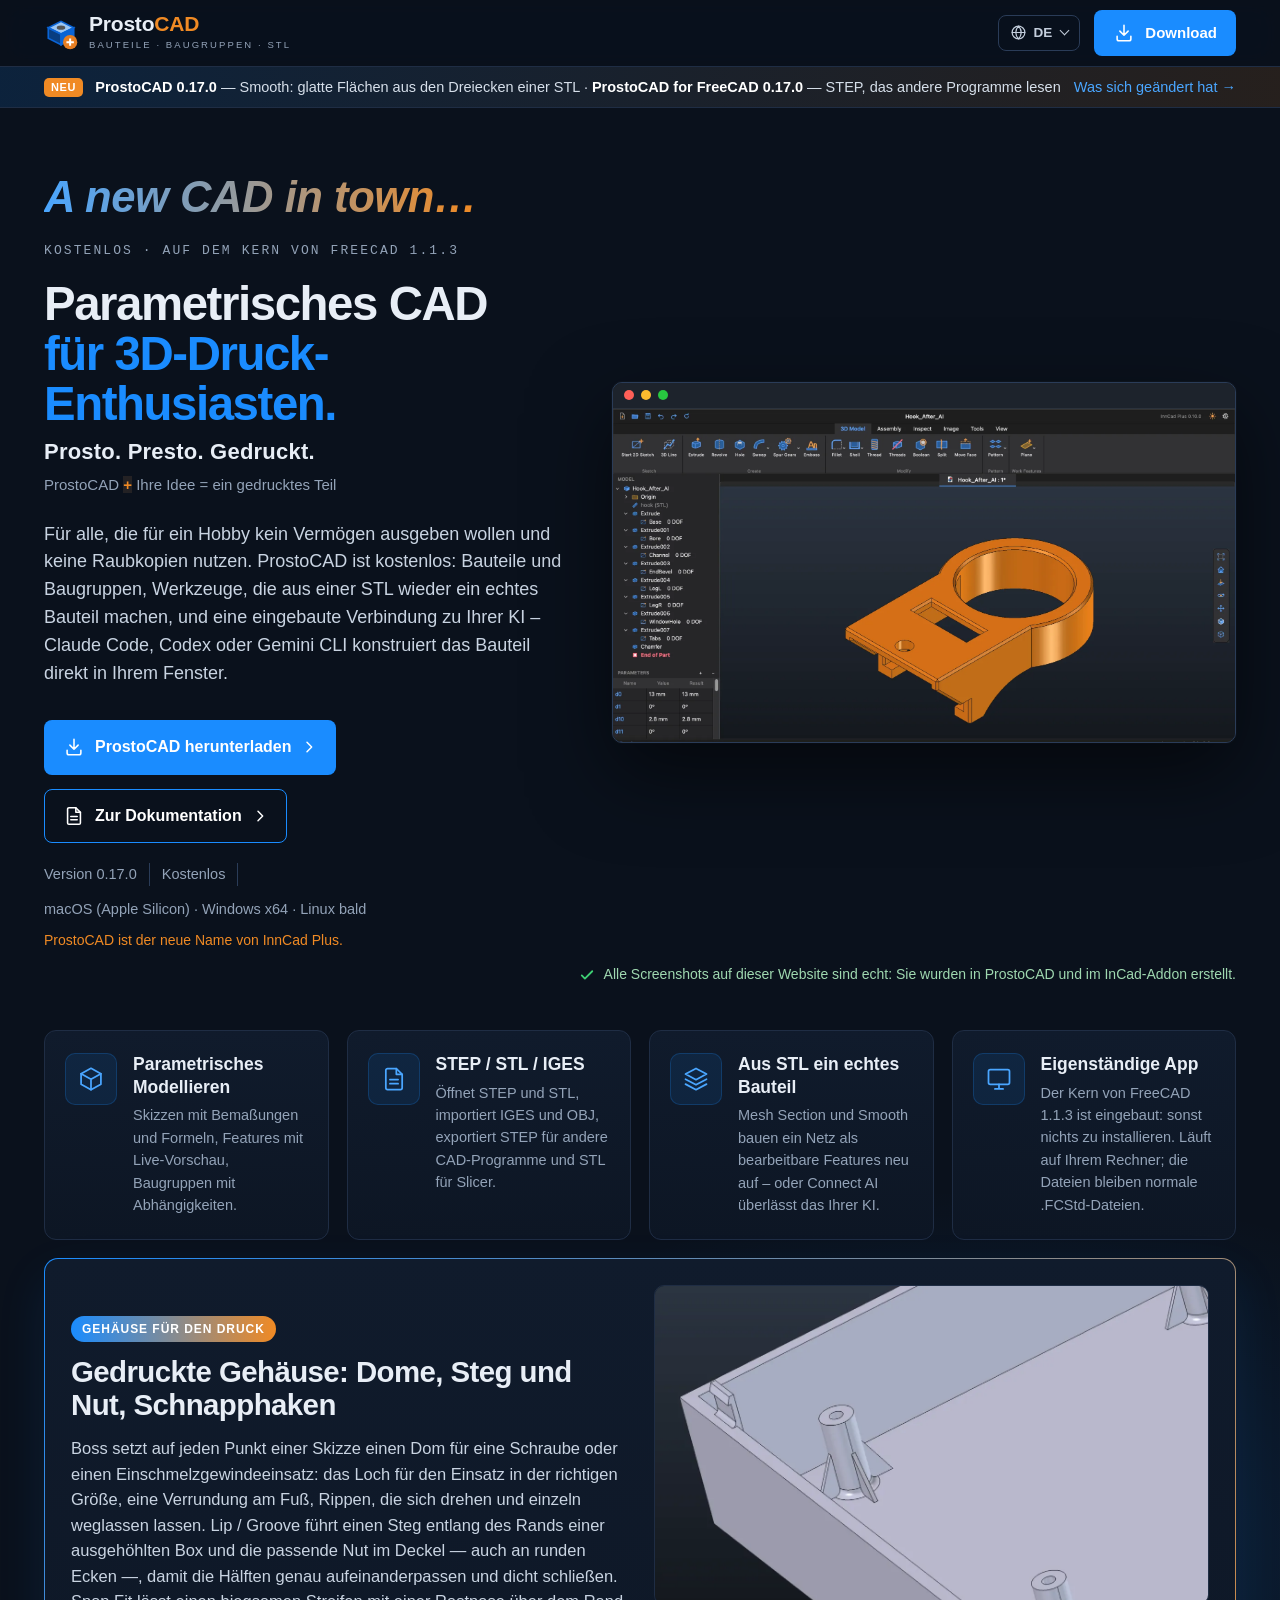
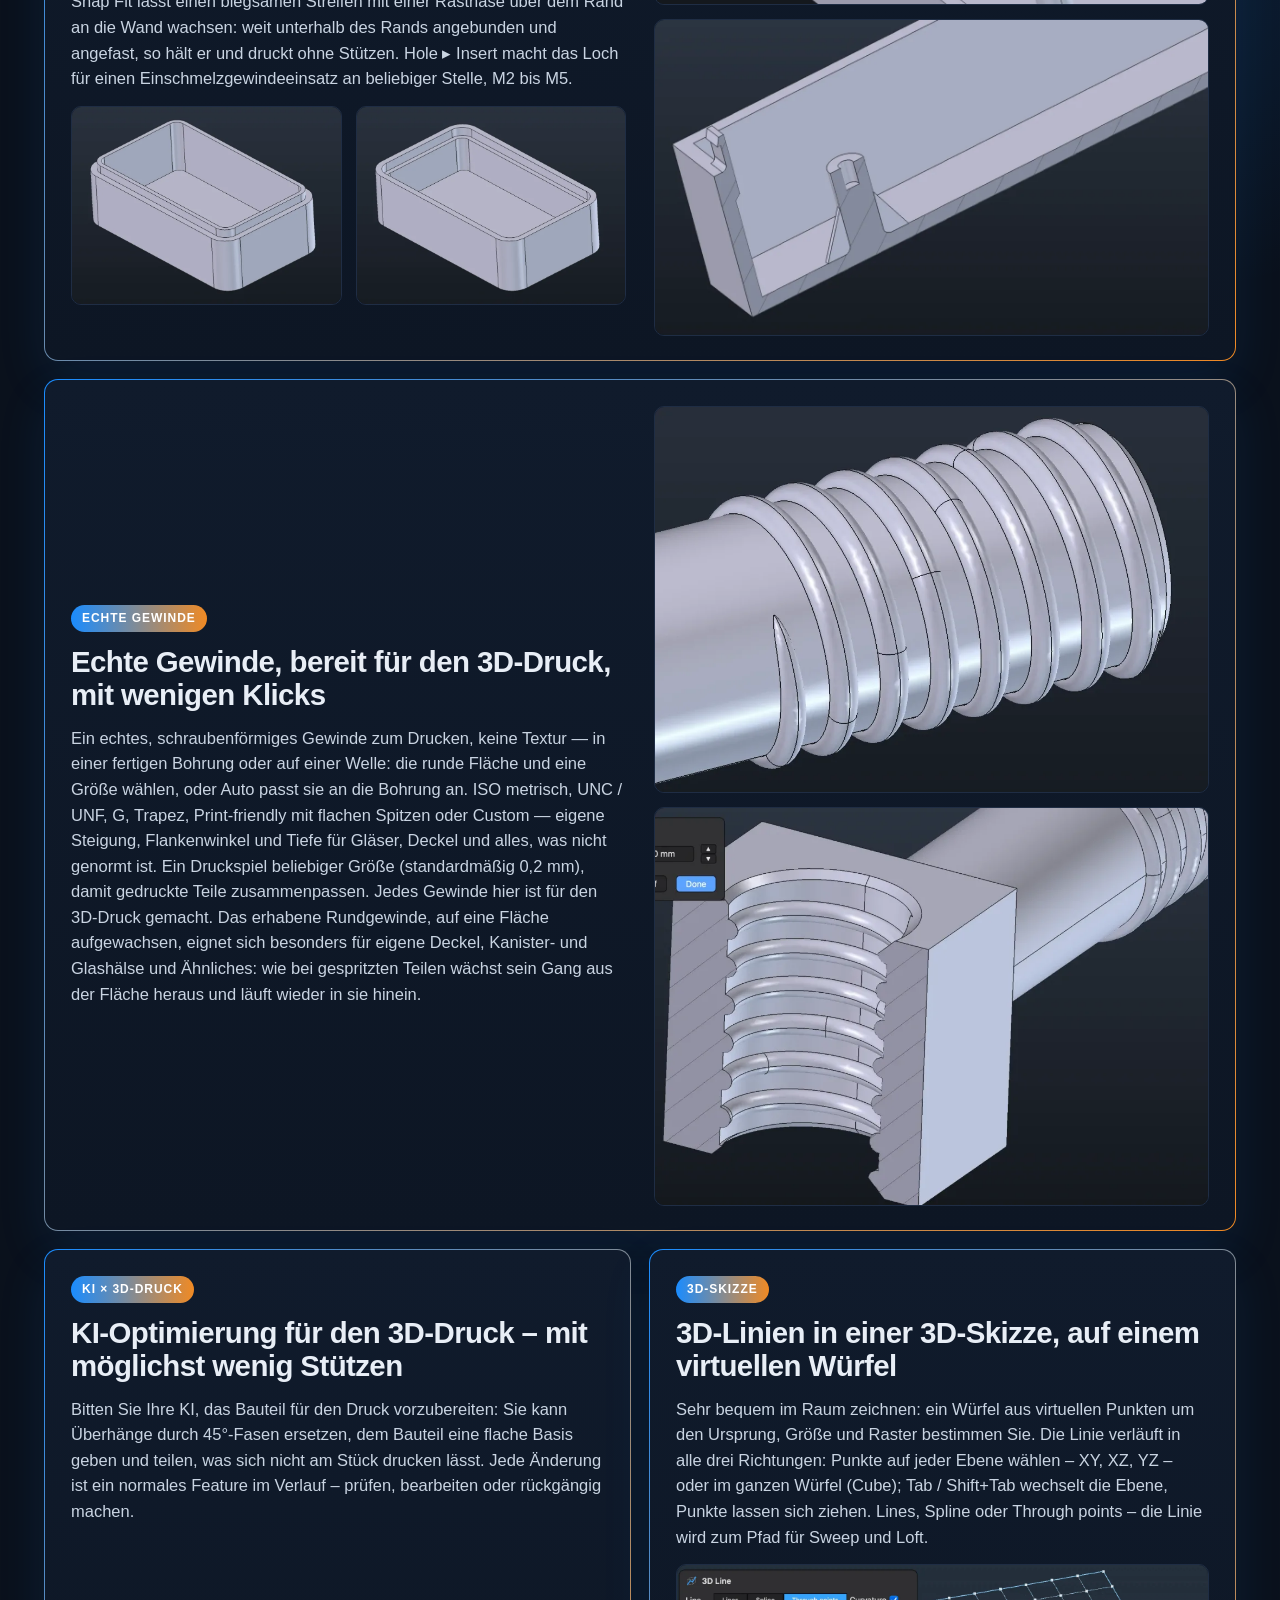
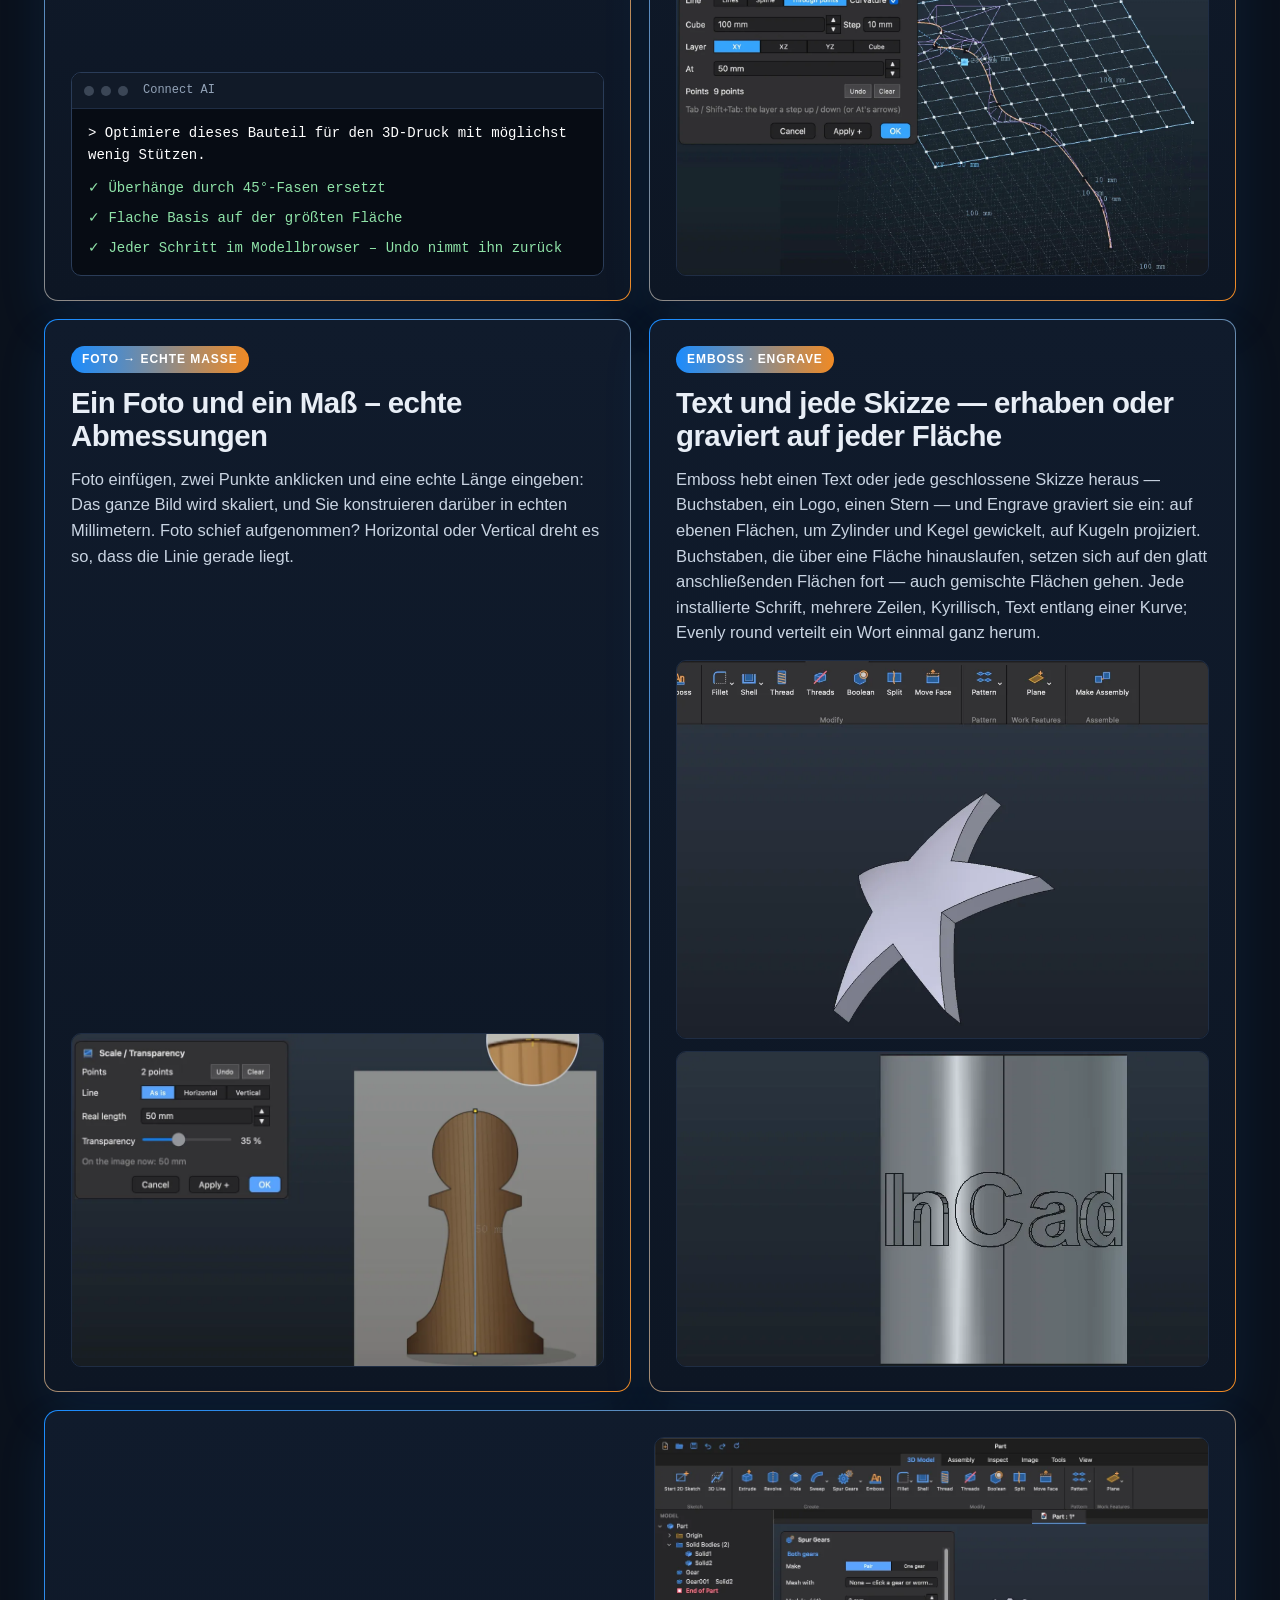
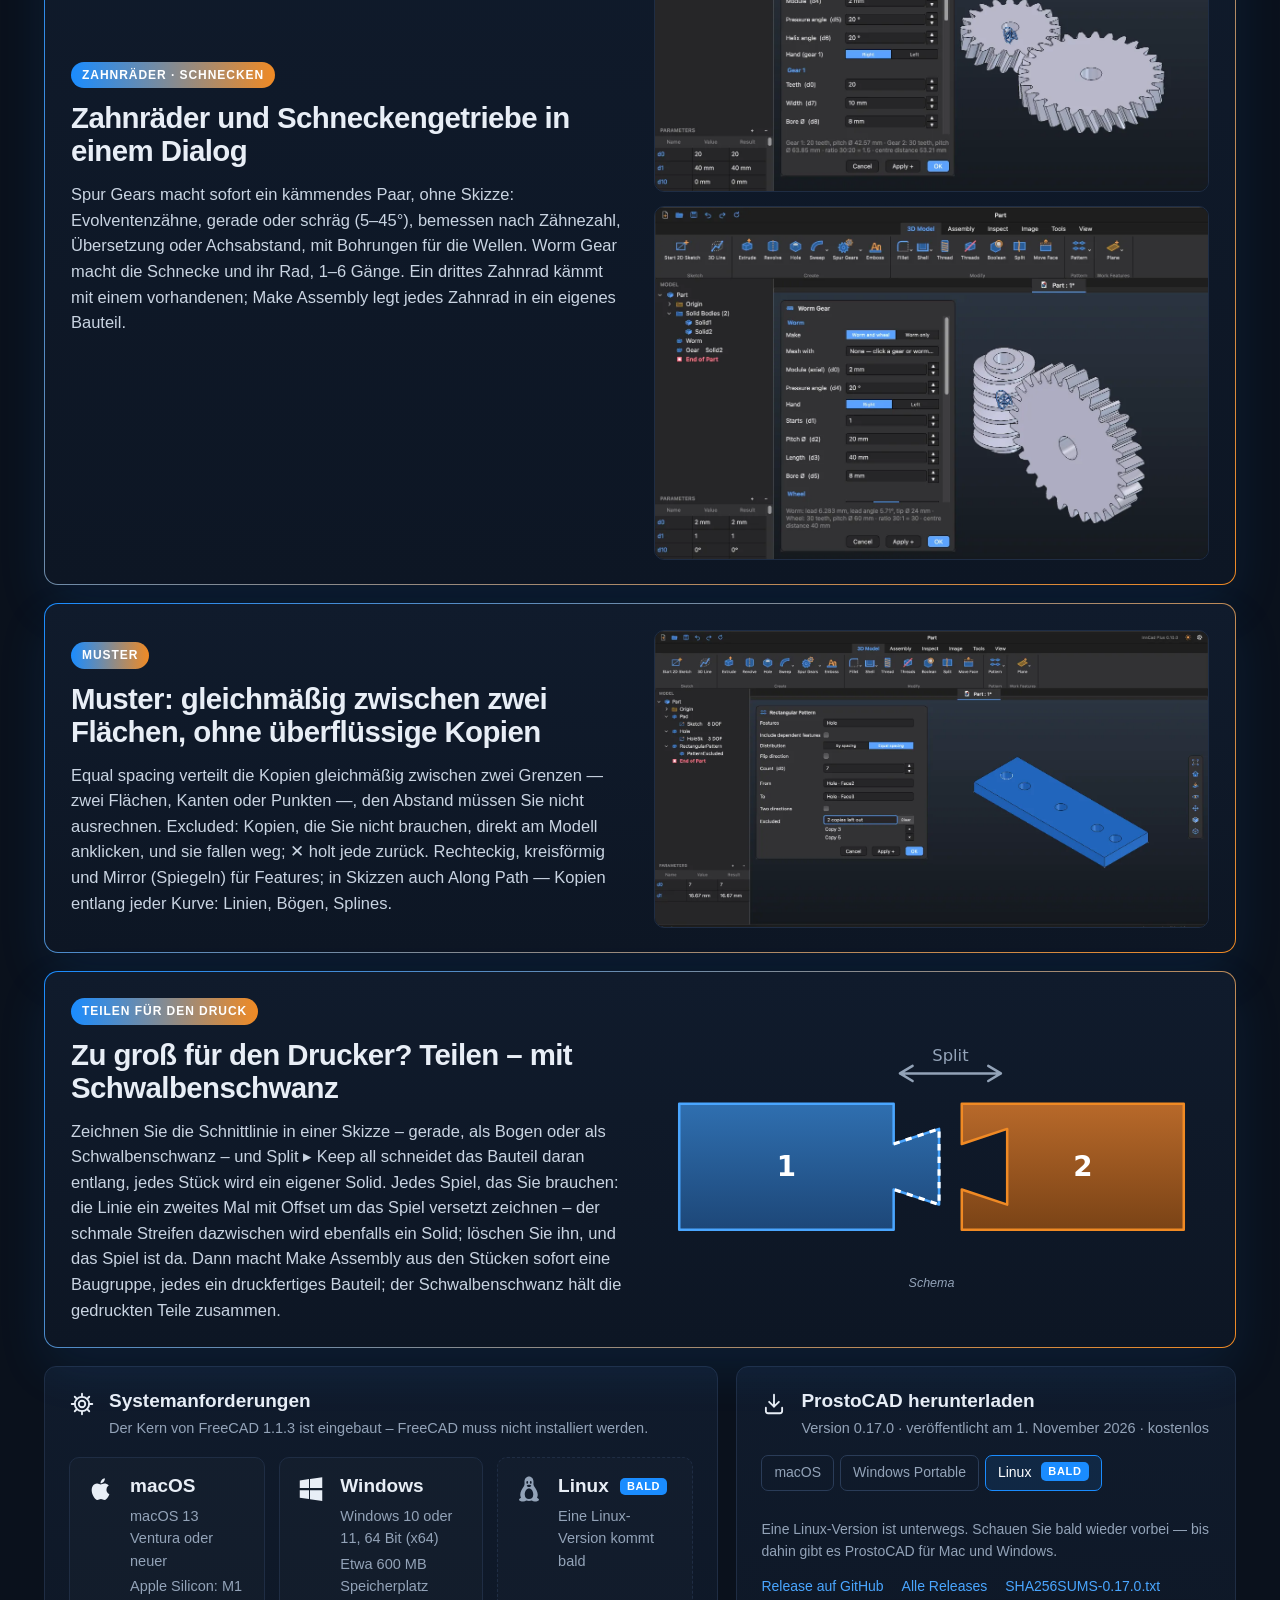
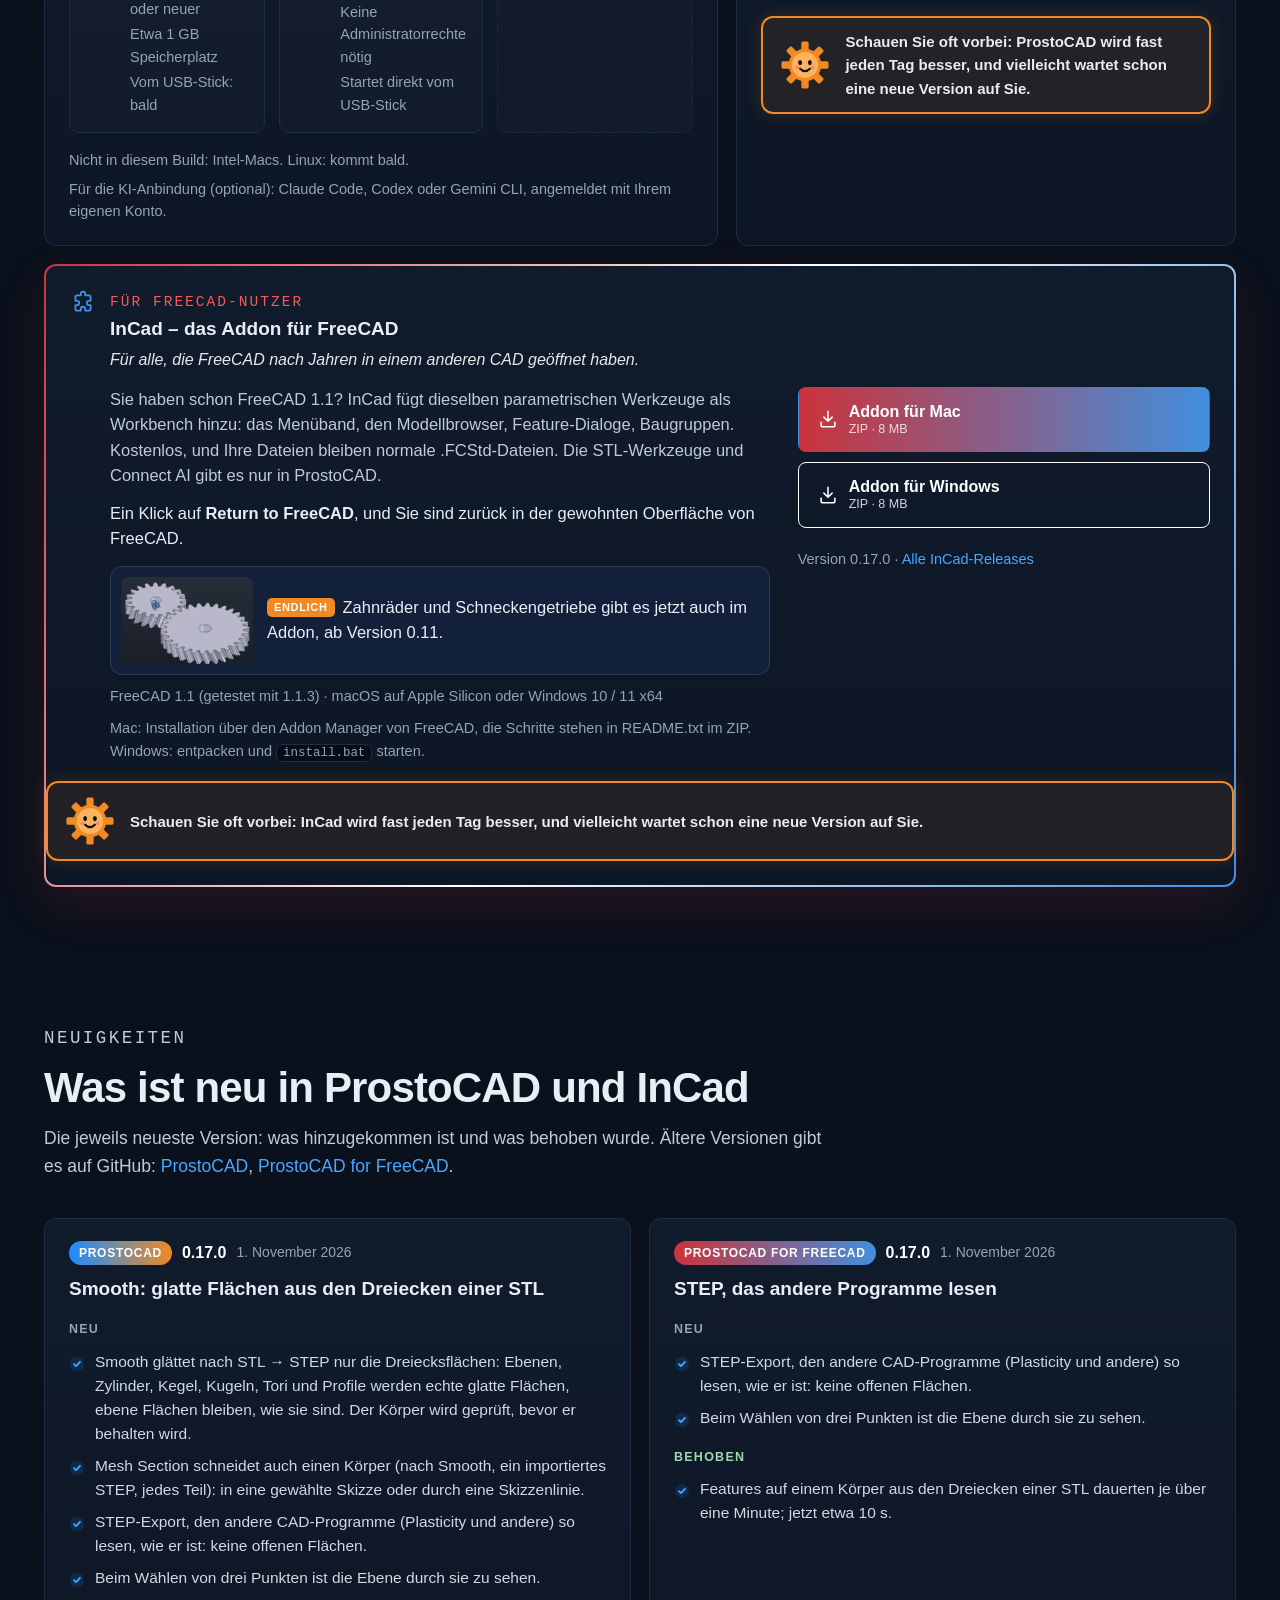
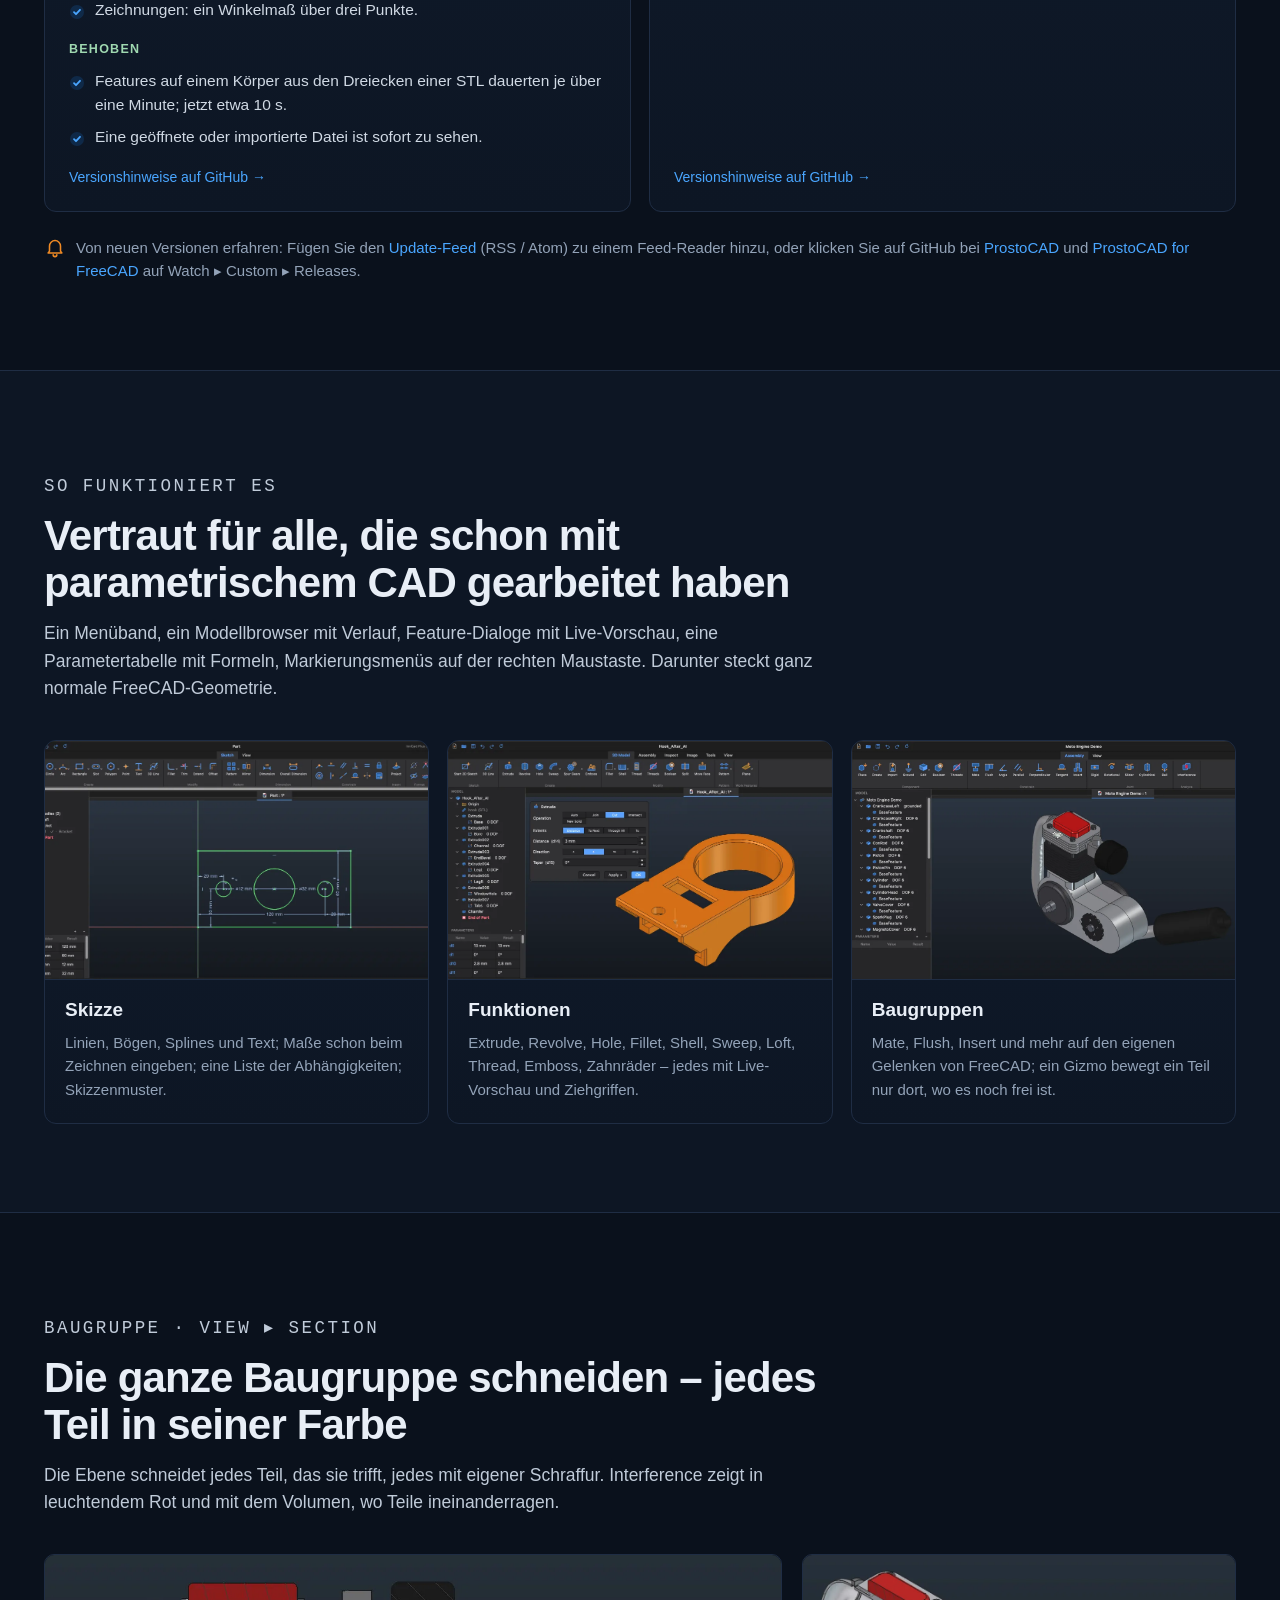
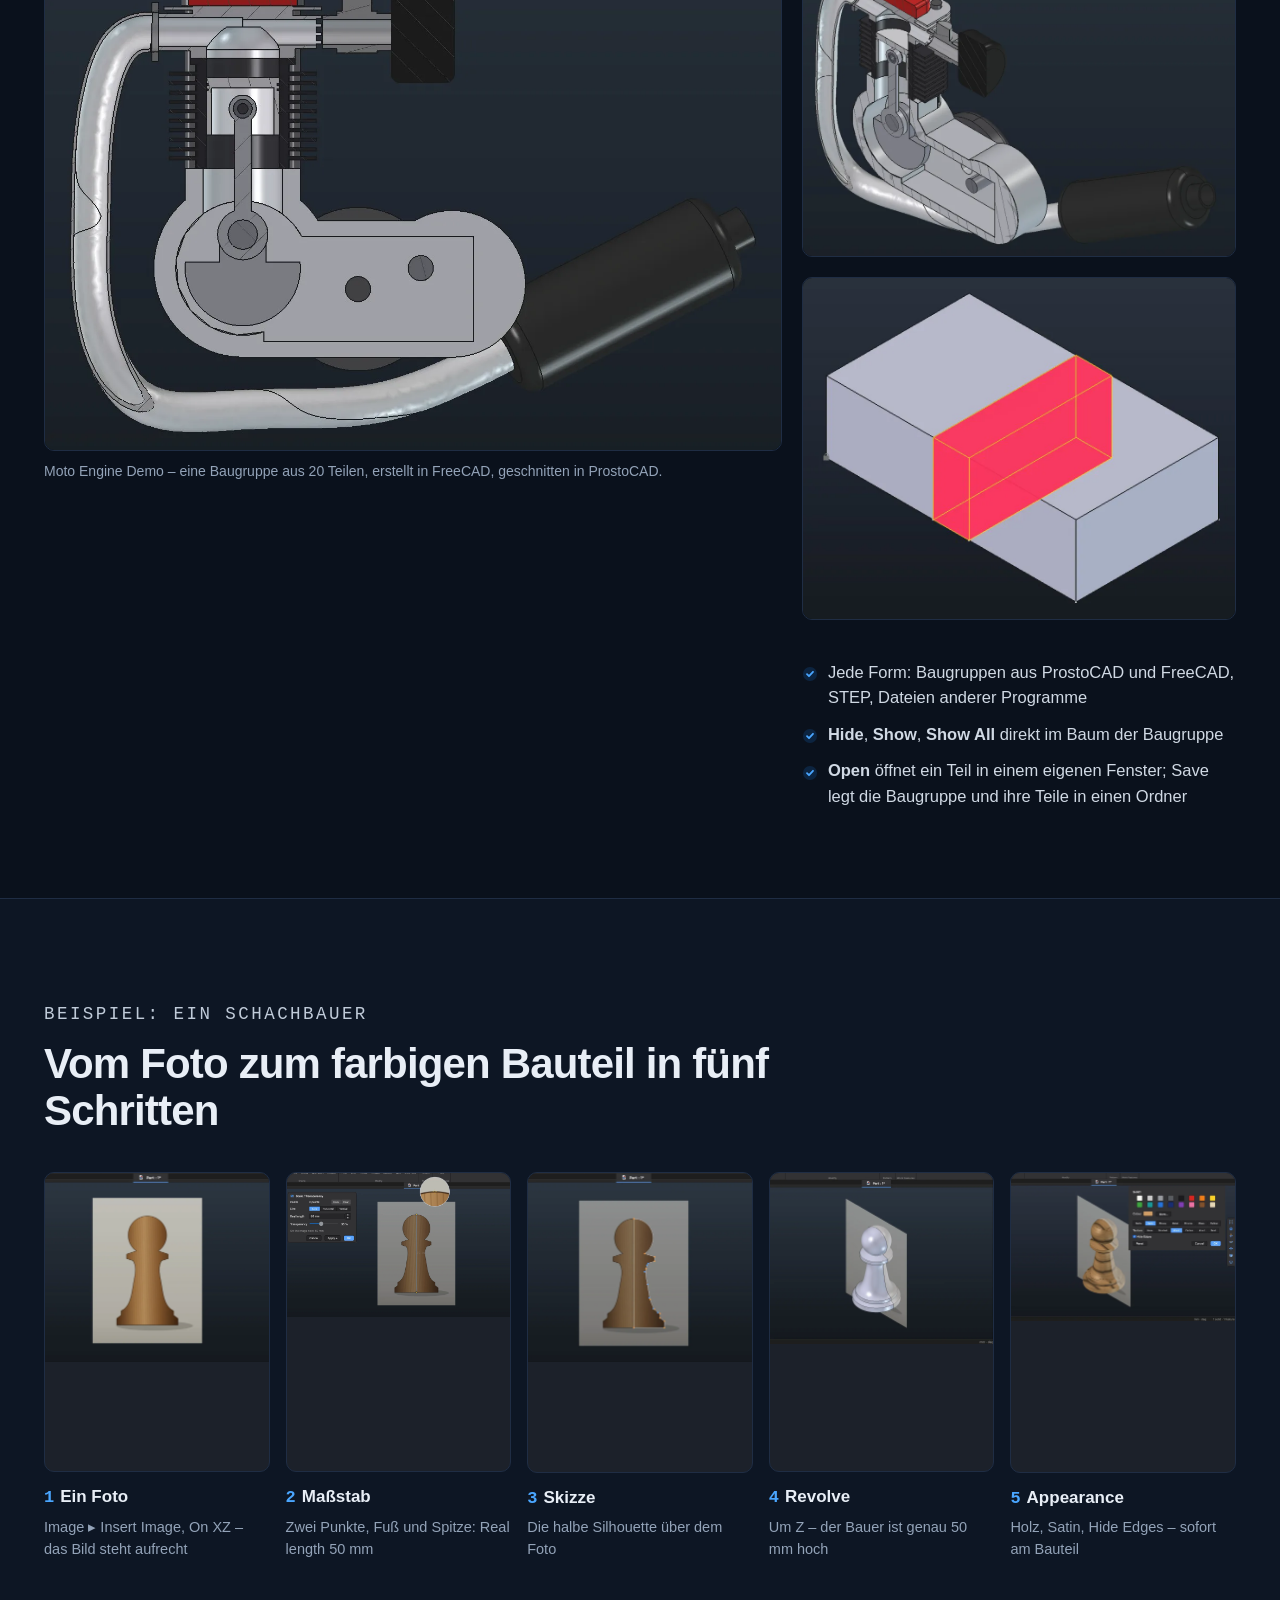
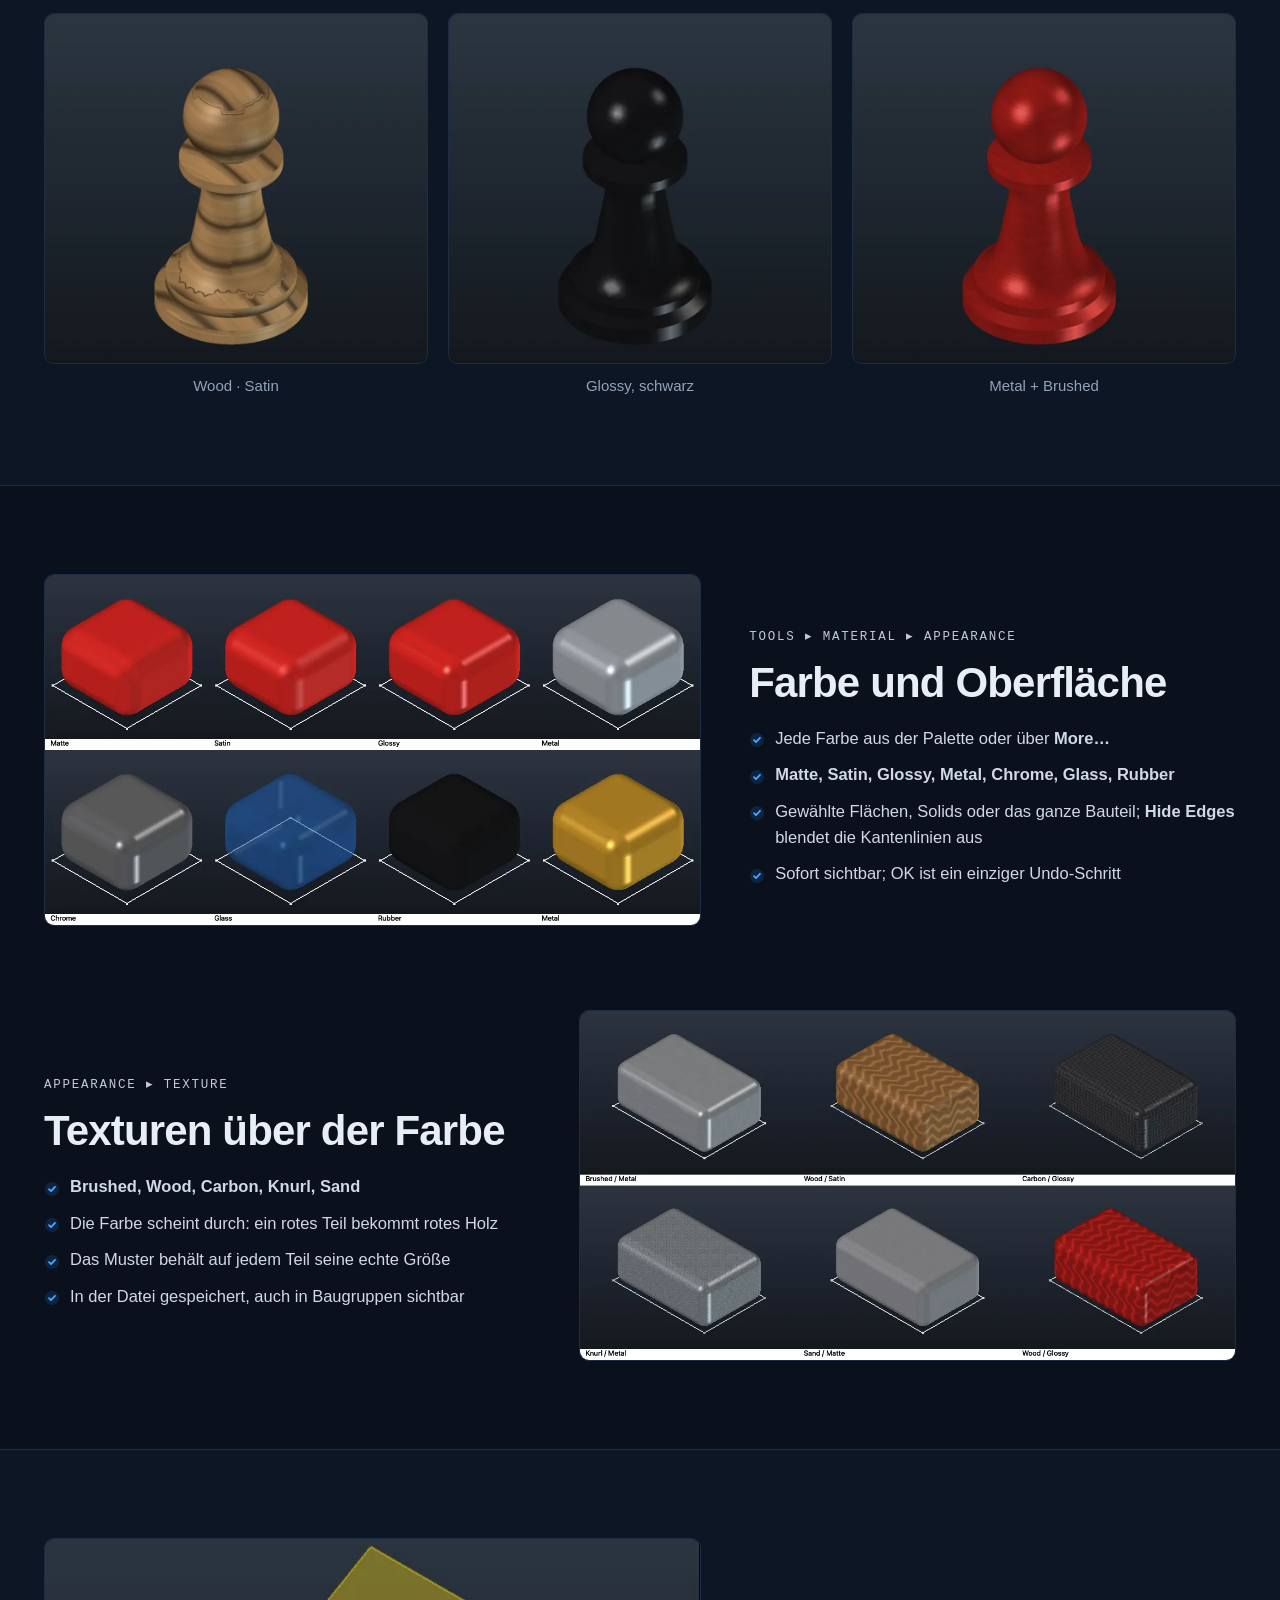
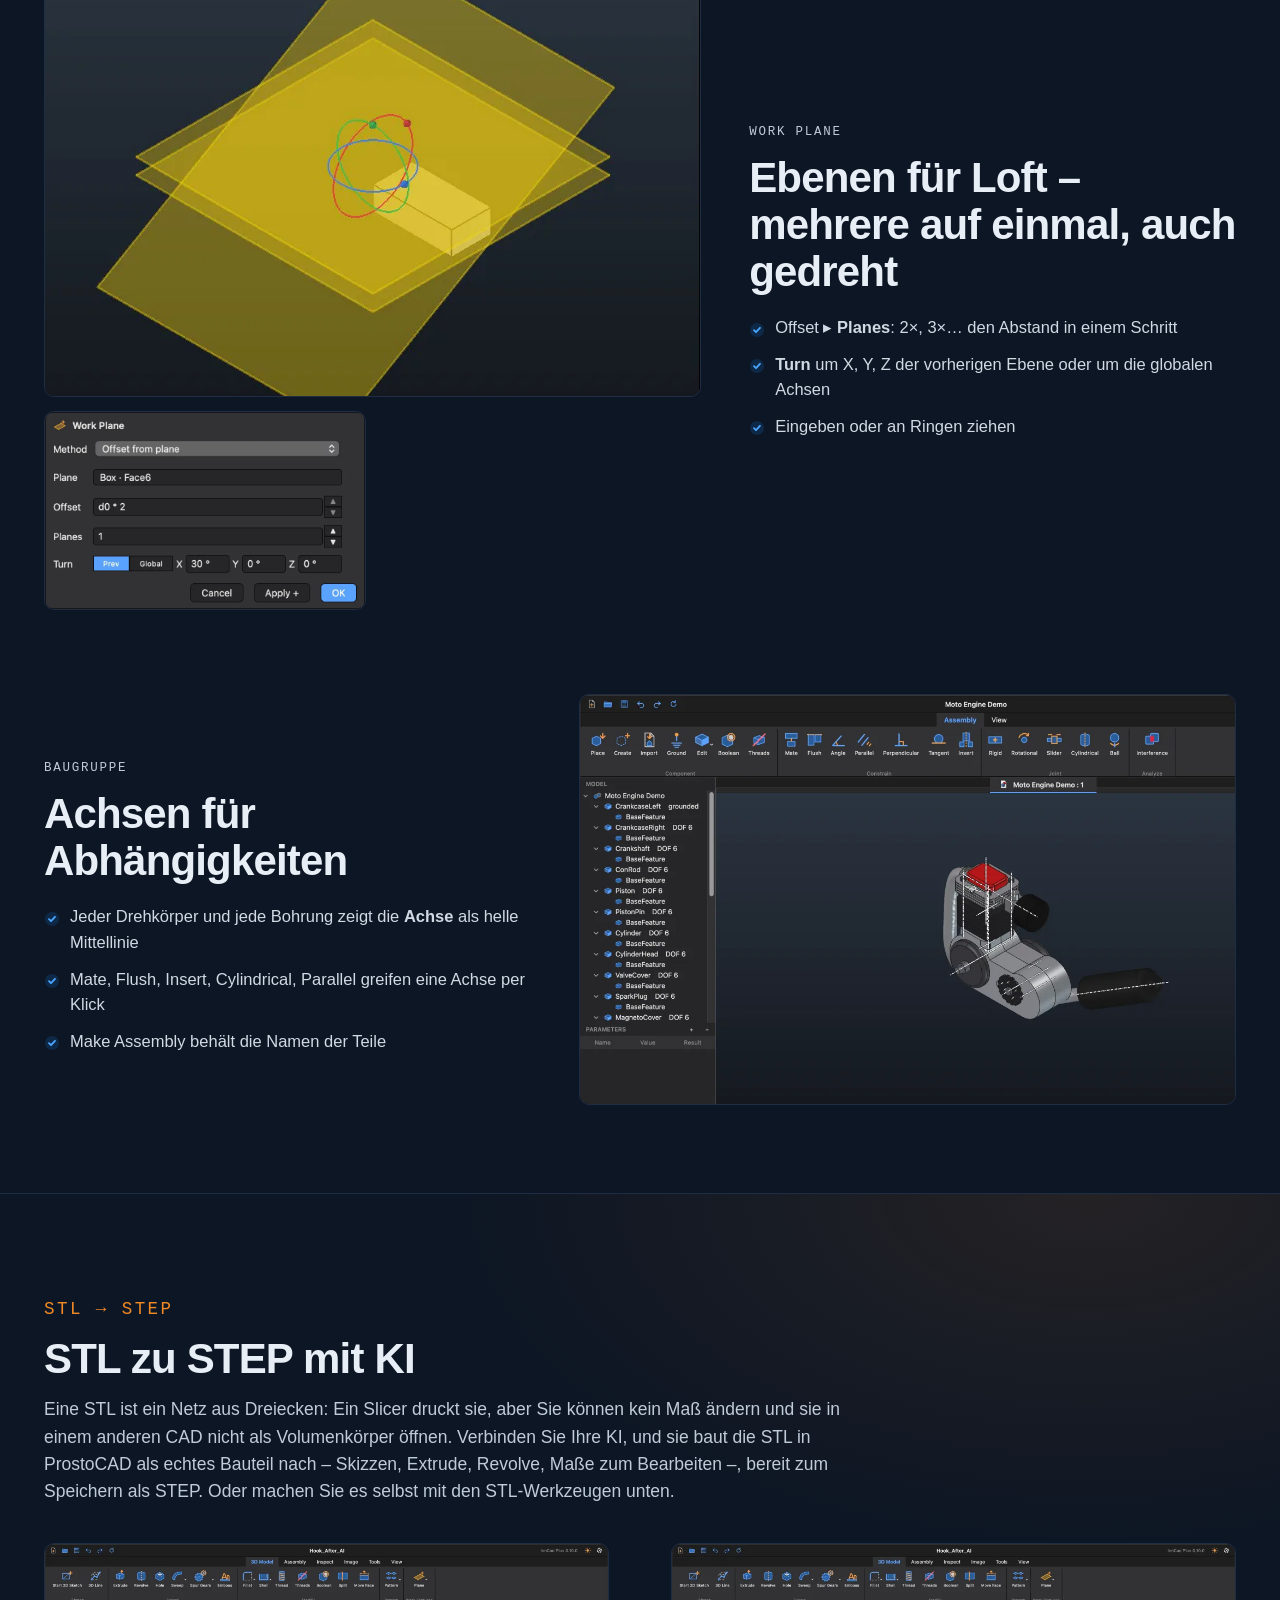
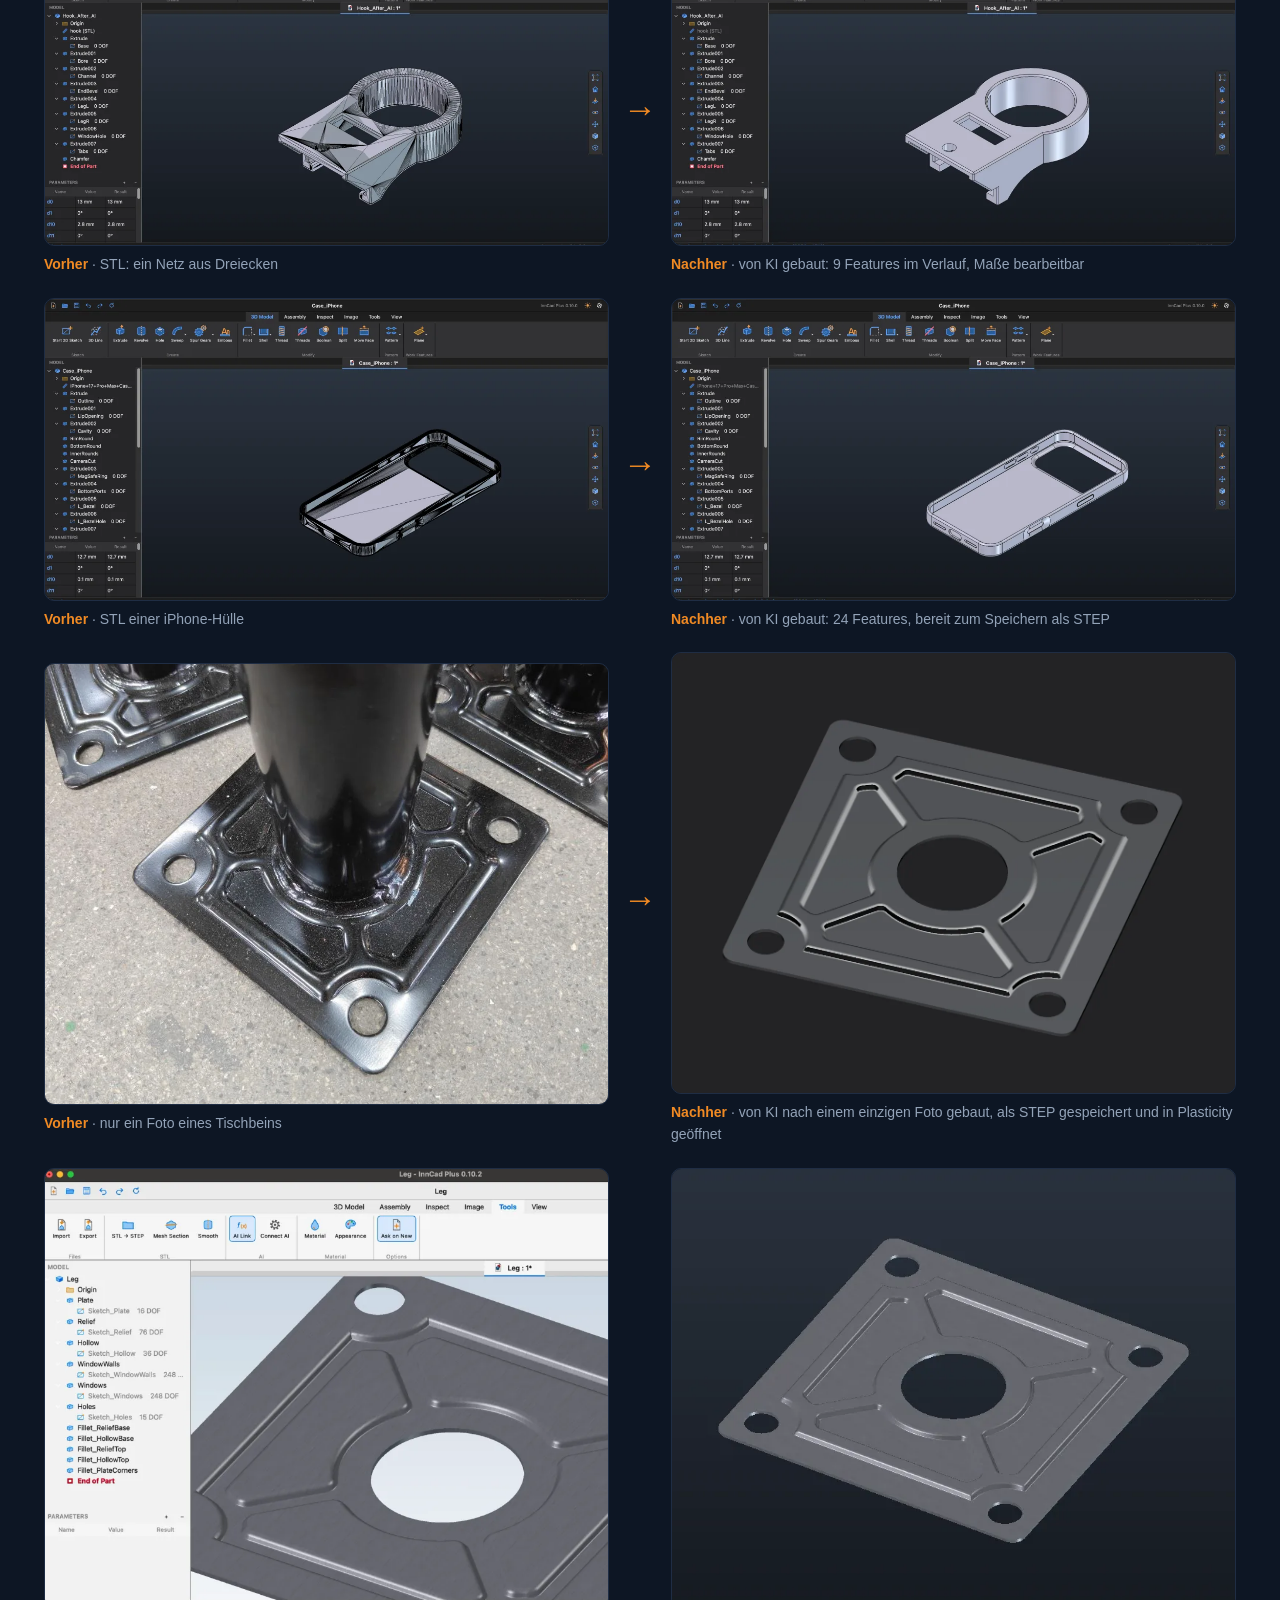
==== commit 95622804: "ProstoCAD 0.17.0" ====
--- a/de/index.html
+++ b/de/index.html
@@ -42,7 +42,7 @@
     <a class="btn primary small" href="#download"><svg class="i" viewBox="0 0 24 24" aria-hidden="true"><path d="M12 3.5v11m0 0-4.5-4.5m4.5 4.5 4.5-4.5M4.5 15.5v3a2 2 0 0 0 2 2h11a2 2 0 0 0 2-2v-3"/></svg><span>Download</span></a>
   </div>
 </div></header>
-<div class="newsbar"><div class="wrap"><a href="#updates"><span class="tag-new">Neu</span><span class="what"><b>ProstoCAD 0.16.2</b> — Fasen, die an der Kante enden · <b>ProstoCAD for FreeCAD 0.16.2</b> — Fasen, die an der Kante enden</span><span class="go">Was sich geändert hat →</span></a></div></div>
+<div class="newsbar"><div class="wrap"><a href="#updates"><span class="tag-new">Neu</span><span class="what"><b>ProstoCAD 0.17.0</b> — Smooth: glatte Flächen aus den Dreiecken einer STL · <b>ProstoCAD for FreeCAD 0.17.0</b> — STEP, das andere Programme lesen</span><span class="go">Was sich geändert hat →</span></a></div></div>
 
 <main id="top">
 <div class="hero"><div class="wrap">
@@ -58,7 +58,7 @@
         <a class="btn primary" href="#download"><svg class="i" viewBox="0 0 24 24" aria-hidden="true"><path d="M12 3.5v11m0 0-4.5-4.5m4.5 4.5 4.5-4.5M4.5 15.5v3a2 2 0 0 0 2 2h11a2 2 0 0 0 2-2v-3"/></svg>ProstoCAD herunterladen<svg class="i chev" viewBox="0 0 24 24" aria-hidden="true"><path d="m9 5 7 7-7 7"/></svg></a>
         <a class="btn outline" href="#docs"><svg class="i" viewBox="0 0 24 24" aria-hidden="true"><path d="M14 3H6.5A1.5 1.5 0 0 0 5 4.5v15A1.5 1.5 0 0 0 6.5 21h11a1.5 1.5 0 0 0 1.5-1.5V8z"/><path d="M14 3v5h5M8.5 12.5h7M8.5 16h7"/></svg>Zur Dokumentation<svg class="i chev" viewBox="0 0 24 24" aria-hidden="true"><path d="m9 5 7 7-7 7"/></svg></a>
       </div>
-      <p class="meta"><span>Version 0.16.2</span><i></i><span>Kostenlos</span><i></i><span>macOS (Apple Silicon) · Windows x64 · Linux bald</span></p>
+      <p class="meta"><span>Version 0.17.0</span><i></i><span>Kostenlos</span><i></i><span>macOS (Apple Silicon) · Windows x64 · Linux bald</span></p>
       <p class="renamed">ProstoCAD ist der neue Name von InnCad Plus.</p>
     </div>
     <div class="window"><div class="bar"><i></i><i></i><i></i></div><div class=""><a class="zoom" href="../img/hero.webp?v=947d2b0a"><img src="../img/hero.webp?v=947d2b0a" alt="Das Fenster von ProstoCAD: Menüband, Modellbrowser, Parameter und ein Bauteil" width="1800" height="963" loading="lazy" decoding="async"></a></div></div>
@@ -180,29 +180,29 @@
 
     <div class="box dlbox" id="download">
       <div class="boxhead"><svg class="i" viewBox="0 0 24 24" aria-hidden="true"><path d="M12 3.5v11m0 0-4.5-4.5m4.5 4.5 4.5-4.5M4.5 15.5v3a2 2 0 0 0 2 2h11a2 2 0 0 0 2-2v-3"/></svg><div><h3>ProstoCAD herunterladen</h3>
-        <p>Version 0.16.2 · veröffentlicht am 30. Oktober 2026 · kostenlos</p></div></div>
+        <p>Version 0.17.0 · veröffentlicht am 1. November 2026 · kostenlos</p></div></div>
       <div class="tabs" role="tablist">
         <button type="button" role="tab" data-pf="pf-mac">macOS</button>
         <button type="button" role="tab" data-pf="pf-zip">Windows Portable</button>
         <button type="button" role="tab" data-pf="pf-linux">Linux <span class="tag-soon">bald</span></button>
       </div>
       <div class="pf" id="pf-mac"><h4>macOS</h4>
-        <a class="btn primary" href="https://github.com/Igr11/ProstoCAD-releases/releases/download/v0.16.2/ProstoCAD-0.16.2-macos-arm64.dmg"><svg class="i" viewBox="0 0 24 24" aria-hidden="true"><path d="M12 3.5v11m0 0-4.5-4.5m4.5 4.5 4.5-4.5M4.5 15.5v3a2 2 0 0 0 2 2h11a2 2 0 0 0 2-2v-3"/></svg>Für Mac herunterladen</a>
-        <p class="file">ProstoCAD-0.16.2-macos-arm64.dmg · 205 MB</p>
-        <div class="sha"><div><small>SHA-256</small><code>f1aa8b48e07ed0557b0081153cdeeb4393cd593868b6769aea6cc187686dfc72</code></div>
-          <button class="copy" type="button" data-copy="f1aa8b48e07ed0557b0081153cdeeb4393cd593868b6769aea6cc187686dfc72" data-ok="Kopiert" aria-label="SHA-256 kopieren"><svg class="i" viewBox="0 0 24 24" aria-hidden="true"><rect x="8.5" y="8.5" width="11.5" height="11.5" rx="2"/><path d="M15.5 8.5V5.5A1.5 1.5 0 0 0 14 4H5.5A1.5 1.5 0 0 0 4 5.5V14a1.5 1.5 0 0 0 1.5 1.5h3"/></svg></button></div>
+        <a class="btn primary" href="https://github.com/Igr11/ProstoCAD-releases/releases/download/v0.17.0/ProstoCAD-0.17.0-macos-arm64.dmg"><svg class="i" viewBox="0 0 24 24" aria-hidden="true"><path d="M12 3.5v11m0 0-4.5-4.5m4.5 4.5 4.5-4.5M4.5 15.5v3a2 2 0 0 0 2 2h11a2 2 0 0 0 2-2v-3"/></svg>Für Mac herunterladen</a>
+        <p class="file">ProstoCAD-0.17.0-macos-arm64.dmg · 200 MB</p>
+        <div class="sha"><div><small>SHA-256</small><code>bec7c22148742d725650039c6374eb88a0ba11f3483a17f21a0d3c24e6cf9fff</code></div>
+          <button class="copy" type="button" data-copy="bec7c22148742d725650039c6374eb88a0ba11f3483a17f21a0d3c24e6cf9fff" data-ok="Kopiert" aria-label="SHA-256 kopieren"><svg class="i" viewBox="0 0 24 24" aria-hidden="true"><rect x="8.5" y="8.5" width="11.5" height="11.5" rx="2"/><path d="M15.5 8.5V5.5A1.5 1.5 0 0 0 14 4H5.5A1.5 1.5 0 0 0 4 5.5V14a1.5 1.5 0 0 0 1.5 1.5h3"/></svg></button></div>
         <p class="note">Ziehen Sie ProstoCAD.app in den Ordner „Programme“. Beim ersten Start fragt macOS nach einer Bestätigung: <a href="#faq-mac">Dennoch öffnen</a>.</p></div>
       <div class="pf" id="pf-zip"><h4>Windows Portable</h4>
-        <a class="btn primary" href="https://github.com/Igr11/ProstoCAD-releases/releases/download/v0.16.2/ProstoCAD-0.16.2-windows-x64.zip"><svg class="i" viewBox="0 0 24 24" aria-hidden="true"><path d="M12 3.5v11m0 0-4.5-4.5m4.5 4.5 4.5-4.5M4.5 15.5v3a2 2 0 0 0 2 2h11a2 2 0 0 0 2-2v-3"/></svg>Windows Portable herunterladen</a>
-        <p class="file">ProstoCAD-0.16.2-windows-x64.zip · 213 MB</p>
-        <div class="sha"><div><small>SHA-256</small><code>89ff1fa5d924c0446e484fd2d592033158c30bd13dbac7f213a2b6c055c64dfc</code></div>
-          <button class="copy" type="button" data-copy="89ff1fa5d924c0446e484fd2d592033158c30bd13dbac7f213a2b6c055c64dfc" data-ok="Kopiert" aria-label="SHA-256 kopieren"><svg class="i" viewBox="0 0 24 24" aria-hidden="true"><rect x="8.5" y="8.5" width="11.5" height="11.5" rx="2"/><path d="M15.5 8.5V5.5A1.5 1.5 0 0 0 14 4H5.5A1.5 1.5 0 0 0 4 5.5V14a1.5 1.5 0 0 0 1.5 1.5h3"/></svg></button></div>
+        <a class="btn primary" href="https://github.com/Igr11/ProstoCAD-releases/releases/download/v0.17.0/ProstoCAD-0.17.0-windows-x64.zip"><svg class="i" viewBox="0 0 24 24" aria-hidden="true"><path d="M12 3.5v11m0 0-4.5-4.5m4.5 4.5 4.5-4.5M4.5 15.5v3a2 2 0 0 0 2 2h11a2 2 0 0 0 2-2v-3"/></svg>Windows Portable herunterladen</a>
+        <p class="file">ProstoCAD-0.17.0-windows-x64.zip · 213 MB</p>
+        <div class="sha"><div><small>SHA-256</small><code>d6b8b62a4649683b79ccdb17ef64791c3fdf59bc89ab873409482ead7f8bb380</code></div>
+          <button class="copy" type="button" data-copy="d6b8b62a4649683b79ccdb17ef64791c3fdf59bc89ab873409482ead7f8bb380" data-ok="Kopiert" aria-label="SHA-256 kopieren"><svg class="i" viewBox="0 0 24 24" aria-hidden="true"><rect x="8.5" y="8.5" width="11.5" height="11.5" rx="2"/><path d="M15.5 8.5V5.5A1.5 1.5 0 0 0 14 4H5.5A1.5 1.5 0 0 0 4 5.5V14a1.5 1.5 0 0 0 1.5 1.5h3"/></svg></button></div>
         <p class="note"><b>Keine Installation nötig. Entpacken und loslegen.</b> Einen kurzen Pfad nur mit lateinischen Buchstaben wählen, dann <code>ProstoCAD.exe</code> starten.</p></div>
       <div class="pf" id="pf-linux"><h4>Linux</h4><p class="note">Eine Linux-Version ist unterwegs. Schauen Sie bald wieder vorbei — bis dahin gibt es ProstoCAD für Mac und Windows.</p></div>
       <div class="links">
-        <a href="https://github.com/Igr11/ProstoCAD-releases/releases/tag/v0.16.2">Release auf GitHub</a>
+        <a href="https://github.com/Igr11/ProstoCAD-releases/releases/tag/v0.17.0">Release auf GitHub</a>
         <a href="https://github.com/Igr11/ProstoCAD-releases/releases">Alle Releases</a>
-        <a href="https://github.com/Igr11/ProstoCAD-releases/releases/download/v0.16.2/SHA256SUMS-0.16.2.txt">SHA256SUMS-0.16.2.txt</a>
+        <a href="https://github.com/Igr11/ProstoCAD-releases/releases/download/v0.17.0/SHA256SUMS-0.17.0.txt">SHA256SUMS-0.17.0.txt</a>
       </div>
       <div class="fresh"><svg class="buddy" viewBox="0 0 64 64" aria-hidden="true"><g class="gear"><rect x="27.5" y="3" width="9" height="13" rx="2" transform="rotate(0 32 32)"/><rect x="27.5" y="3" width="9" height="13" rx="2" transform="rotate(45 32 32)"/><rect x="27.5" y="3" width="9" height="13" rx="2" transform="rotate(90 32 32)"/><rect x="27.5" y="3" width="9" height="13" rx="2" transform="rotate(135 32 32)"/><rect x="27.5" y="3" width="9" height="13" rx="2" transform="rotate(180 32 32)"/><rect x="27.5" y="3" width="9" height="13" rx="2" transform="rotate(225 32 32)"/><rect x="27.5" y="3" width="9" height="13" rx="2" transform="rotate(270 32 32)"/><rect x="27.5" y="3" width="9" height="13" rx="2" transform="rotate(315 32 32)"/><circle cx="32" cy="32" r="20"/><circle class="hub" cx="32" cy="32" r="16"/></g><g class="face"><ellipse class="eye" cx="26" cy="29" rx="2.4" ry="3.2"/><ellipse class="eye wink" cx="38" cy="29" rx="2.4" ry="3.2"/><circle class="cheek" cx="22.5" cy="35" r="2.2"/><circle class="cheek" cx="41.5" cy="35" r="2.2"/><path class="smile" d="M26 36.5 q6 6 12 0"/></g></svg><p>Schauen Sie oft vorbei: ProstoCAD wird fast jeden Tag besser, und vielleicht wartet schon eine neue Version auf Sie.</p></div>
     </div>
@@ -221,9 +221,9 @@
         <p class="note">Mac: Installation über den Addon Manager von FreeCAD, die Schritte stehen in README.txt im ZIP. Windows: entpacken und <code>install.bat</code> starten.</p>
       </div>
       <div class="addon-dl">
-        <a class="btn primary" href="https://github.com/Igr11/ProstoCAD/releases/download/v0.16.2/ProstoCAD-FreeCAD-0.16.2-2026-10-30-fba5af9-macOS-arm64.zip"><svg class="i" viewBox="0 0 24 24" aria-hidden="true"><path d="M12 3.5v11m0 0-4.5-4.5m4.5 4.5 4.5-4.5M4.5 15.5v3a2 2 0 0 0 2 2h11a2 2 0 0 0 2-2v-3"/></svg><span>Addon für Mac<small>ZIP · 8 MB</small></span></a>
-        <a class="btn outline" href="https://github.com/Igr11/ProstoCAD/releases/download/v0.16.2/ProstoCAD-FreeCAD-0.16.2-2026-10-30-fba5af9-Windows-x64.zip"><svg class="i" viewBox="0 0 24 24" aria-hidden="true"><path d="M12 3.5v11m0 0-4.5-4.5m4.5 4.5 4.5-4.5M4.5 15.5v3a2 2 0 0 0 2 2h11a2 2 0 0 0 2-2v-3"/></svg><span>Addon für Windows<small>ZIP · 8 MB</small></span></a>
-        <p class="note">Version 0.16.2 · <a href="https://github.com/Igr11/ProstoCAD/releases">Alle InCad-Releases</a></p>
+        <a class="btn primary" href="https://github.com/Igr11/ProstoCAD/releases/download/v0.17.0/ProstoCAD-FreeCAD-0.17.0-2026-11-01-20f565d-macOS-arm64.zip"><svg class="i" viewBox="0 0 24 24" aria-hidden="true"><path d="M12 3.5v11m0 0-4.5-4.5m4.5 4.5 4.5-4.5M4.5 15.5v3a2 2 0 0 0 2 2h11a2 2 0 0 0 2-2v-3"/></svg><span>Addon für Mac<small>ZIP · 8 MB</small></span></a>
+        <a class="btn outline" href="https://github.com/Igr11/ProstoCAD/releases/download/v0.17.0/ProstoCAD-FreeCAD-0.17.0-2026-11-01-20f565d-Windows-x64.zip"><svg class="i" viewBox="0 0 24 24" aria-hidden="true"><path d="M12 3.5v11m0 0-4.5-4.5m4.5 4.5 4.5-4.5M4.5 15.5v3a2 2 0 0 0 2 2h11a2 2 0 0 0 2-2v-3"/></svg><span>Addon für Windows<small>ZIP · 8 MB</small></span></a>
+        <p class="note">Version 0.17.0 · <a href="https://github.com/Igr11/ProstoCAD/releases">Alle InCad-Releases</a></p>
       </div>
     </div>
     <div class="fresh"><svg class="buddy" viewBox="0 0 64 64" aria-hidden="true"><g class="gear"><rect x="27.5" y="3" width="9" height="13" rx="2" transform="rotate(0 32 32)"/><rect x="27.5" y="3" width="9" height="13" rx="2" transform="rotate(45 32 32)"/><rect x="27.5" y="3" width="9" height="13" rx="2" transform="rotate(90 32 32)"/><rect x="27.5" y="3" width="9" height="13" rx="2" transform="rotate(135 32 32)"/><rect x="27.5" y="3" width="9" height="13" rx="2" transform="rotate(180 32 32)"/><rect x="27.5" y="3" width="9" height="13" rx="2" transform="rotate(225 32 32)"/><rect x="27.5" y="3" width="9" height="13" rx="2" transform="rotate(270 32 32)"/><rect x="27.5" y="3" width="9" height="13" rx="2" transform="rotate(315 32 32)"/><circle cx="32" cy="32" r="20"/><circle class="hub" cx="32" cy="32" r="16"/></g><g class="face"><ellipse class="eye" cx="26" cy="29" rx="2.4" ry="3.2"/><ellipse class="eye wink" cx="38" cy="29" rx="2.4" ry="3.2"/><circle class="cheek" cx="22.5" cy="35" r="2.2"/><circle class="cheek" cx="41.5" cy="35" r="2.2"/><path class="smile" d="M26 36.5 q6 6 12 0"/></g></svg><p>Schauen Sie oft vorbei: InCad wird fast jeden Tag besser, und vielleicht wartet schon eine neue Version auf Sie.</p></div>
@@ -236,13 +236,13 @@
     <h2>Was ist neu in ProstoCAD und InCad</h2>
     <p>Die jeweils neueste Version: was hinzugekommen ist und was behoben wurde. Ältere Versionen gibt es auf GitHub: <a href="https://github.com/Igr11/ProstoCAD-releases/releases">ProstoCAD</a>, <a href="https://github.com/Igr11/ProstoCAD/releases">ProstoCAD for FreeCAD</a>.</p>
   </div>
-  <div class="upd-grid"><article class="box upd" id="update-plus-0.16.2">
-      <p class="upd-head"><span class="prod plus">ProstoCAD</span><b>0.16.2</b><time datetime="2026-10-30">30. Oktober 2026</time></p>
-      <h3>Fasen, die an der Kante enden</h3><h4 class="added">Neu</h4><ul class="ticks"><li>Eine Fase, die breiter als eine Fläche ist, endet an deren gegenüberliegender Kante statt mit einem Fehler: eine 2,5-mm-Fase auf einer 2-mm-Fläche wird 2 mm.</li><li>Rundungen und Fasen beginnen in jedem Dialog bei 0,5 mm; die Pfeile springen in 0,1-mm-Schritten.</li></ul><h4 class="fixed">Behoben</h4><ul class="ticks"><li>Ein Klick auf ein Feature im Baum hängt bei Teilen mit Schrift nicht mehr (vorher 25-30 s).</li><li>Appearance auf vielen Flächen ist wieder schnell (vorher 55 s, jetzt unter einer Sekunde).</li></ul>
-      <a class="more" href="https://github.com/Igr11/ProstoCAD-releases/releases/tag/v0.16.2">Versionshinweise auf GitHub →</a></article><article class="box upd" id="update-incad-0.16.2">
-      <p class="upd-head"><span class="prod incad">ProstoCAD for FreeCAD</span><b>0.16.2</b><time datetime="2026-10-30">30. Oktober 2026</time></p>
-      <h3>Fasen, die an der Kante enden</h3><h4 class="added">Neu</h4><ul class="ticks"><li>Eine Fase, die breiter als eine Fläche ist, endet an deren gegenüberliegender Kante statt mit einem Fehler: eine 2,5-mm-Fase auf einer 2-mm-Fläche wird 2 mm.</li><li>Rundungen und Fasen beginnen in jedem Dialog bei 0,5 mm; die Pfeile springen in 0,1-mm-Schritten.</li></ul><h4 class="fixed">Behoben</h4><ul class="ticks"><li>Ein Klick auf ein Feature im Baum hängt bei Teilen mit Schrift nicht mehr (vorher 25-30 s).</li><li>Appearance auf vielen Flächen ist wieder schnell (vorher 55 s, jetzt unter einer Sekunde).</li></ul>
-      <a class="more" href="https://github.com/Igr11/ProstoCAD/releases/tag/v0.16.2">Versionshinweise auf GitHub →</a></article></div>
+  <div class="upd-grid"><article class="box upd" id="update-plus-0.17.0">
+      <p class="upd-head"><span class="prod plus">ProstoCAD</span><b>0.17.0</b><time datetime="2026-11-01">1. November 2026</time></p>
+      <h3>Smooth: glatte Flächen aus den Dreiecken einer STL</h3><h4 class="added">Neu</h4><ul class="ticks"><li>Smooth glättet nach STL → STEP nur die Dreiecksflächen: Ebenen, Zylinder, Kegel, Kugeln, Tori und Profile werden echte glatte Flächen, ebene Flächen bleiben, wie sie sind. Der Körper wird geprüft, bevor er behalten wird.</li><li>Mesh Section schneidet auch einen Körper (nach Smooth, ein importiertes STEP, jedes Teil): in eine gewählte Skizze oder durch eine Skizzenlinie.</li><li>STEP-Export, den andere CAD-Programme (Plasticity und andere) so lesen, wie er ist: keine offenen Flächen.</li><li>Beim Wählen von drei Punkten ist die Ebene durch sie zu sehen.</li><li>Zeichnungen: ein Winkelmaß über drei Punkte.</li></ul><h4 class="fixed">Behoben</h4><ul class="ticks"><li>Features auf einem Körper aus den Dreiecken einer STL dauerten je über eine Minute; jetzt etwa 10 s.</li><li>Eine geöffnete oder importierte Datei ist sofort zu sehen.</li></ul>
+      <a class="more" href="https://github.com/Igr11/ProstoCAD-releases/releases/tag/v0.17.0">Versionshinweise auf GitHub →</a></article><article class="box upd" id="update-incad-0.17.0">
+      <p class="upd-head"><span class="prod incad">ProstoCAD for FreeCAD</span><b>0.17.0</b><time datetime="2026-11-01">1. November 2026</time></p>
+      <h3>STEP, das andere Programme lesen</h3><h4 class="added">Neu</h4><ul class="ticks"><li>STEP-Export, den andere CAD-Programme (Plasticity und andere) so lesen, wie er ist: keine offenen Flächen.</li><li>Beim Wählen von drei Punkten ist die Ebene durch sie zu sehen.</li></ul><h4 class="fixed">Behoben</h4><ul class="ticks"><li>Features auf einem Körper aus den Dreiecken einer STL dauerten je über eine Minute; jetzt etwa 10 s.</li></ul>
+      <a class="more" href="https://github.com/Igr11/ProstoCAD/releases/tag/v0.17.0">Versionshinweise auf GitHub →</a></article></div>
   <p class="follow"><svg class="i" viewBox="0 0 24 24" aria-hidden="true"><path d="M6 16.5V11a6 6 0 0 1 12 0v5.5l1.5 2h-15z"/><path d="M10 20.5a2 2 0 0 0 4 0"/></svg><span>Von neuen Versionen erfahren: Fügen Sie den <a href="updates.xml">Update-Feed</a> (RSS / Atom) zu einem Feed-Reader hinzu, oder klicken Sie auf GitHub bei <a href="https://github.com/Igr11/ProstoCAD-releases">ProstoCAD</a> und <a href="https://github.com/Igr11/ProstoCAD">ProstoCAD for FreeCAD</a> auf Watch ▸ Custom ▸ Releases.</span></p>
 </div></section>
 
@@ -558,12 +558,12 @@
         <a class="more" href="../files/ProstoCAD-manual.pdf">Handbuch öffnen →</a></div>
       <div class="guides">
         <div class="guide"><div class="shot"><a class="zoom" href="../img/g_windows.webp?v=f2e2d20e"><img src="../img/g_windows.webp?v=f2e2d20e" alt="Handbuch (Windows)" width="480" height="270" loading="lazy" decoding="async"></a></div><div><h3><svg class="i" viewBox="0 0 24 24" aria-hidden="true"><rect x="3" y="4" width="18" height="12.5" rx="1.5"/><path d="M8.5 20.5h7M12 16.5v4"/></svg>Handbuch (Windows)</h3><p>Dasselbe Handbuch mit Tasten, Pfaden und Installation für Windows.</p>
-        <div class="links"><a href="../files/ProstoCAD-manual-windows.pdf">English <small>PDF · 618 KB</small></a><a href="../files/ProstoCAD-manual-windows_ru.pdf">Русский <small>PDF · 1 MB</small></a></div></div></div>
+        <div class="links"><a href="../files/ProstoCAD-manual-windows.pdf">English <small>PDF · 619 KB</small></a><a href="../files/ProstoCAD-manual-windows_ru.pdf">Русский <small>PDF · 1 MB</small></a></div></div></div>
         <div class="guide"><div class="shot"><a class="zoom" href="../img/g_manual.webp?v=07d80746"><img src="../img/g_manual.webp?v=07d80746" alt="Handbuch (Mac)" width="480" height="270" loading="lazy" decoding="async"></a></div><div><h3><svg class="i" viewBox="0 0 24 24" aria-hidden="true"><path d="M14 3H6.5A1.5 1.5 0 0 0 5 4.5v15A1.5 1.5 0 0 0 6.5 21h11a1.5 1.5 0 0 0 1.5-1.5V8z"/><path d="M14 3v5h5M8.5 12.5h7M8.5 16h7"/></svg>Handbuch (Mac)</h3><p>Jedes Werkzeug Schritt für Schritt, mit dem Kapitel über STL und KI.</p>
         <div class="links"><a href="../files/ProstoCAD-manual.pdf">English <small>PDF · 614 KB</small></a><a href="../files/ProstoCAD-manual_ru.pdf">Русский <small>PDF · 1 MB</small></a></div></div></div>
         <div class="guide"><div class="shot"><a class="zoom" href="../img/g_quick.webp?v=29779fe4"><img src="../img/g_quick.webp?v=29779fe4" alt="Schnellstart" width="480" height="270" loading="lazy" decoding="async"></a></div><div><h3><svg class="i" viewBox="0 0 24 24" aria-hidden="true"><path d="M3 5.5c3-1.3 6-1.3 9 .5 3-1.8 6-1.8 9-.5v13c-3-1.3-6-1.3-9 .5-3-1.8-6-1.8-9-.5z"/><path d="M12 6v13"/></svg>Schnellstart</h3><p>Installation, Fenster, Maus und Ihr erstes Bauteil — zwei Seiten.</p>
         <div class="links"><a href="../files/ProstoCAD-quickstart_de.pdf">Deutsch <small>PDF · 170 KB</small></a><a href="../files/ProstoCAD-quickstart_en.pdf">English <small>PDF · 168 KB</small></a><a href="../files/ProstoCAD-quickstart_ru.pdf">Русский <small>PDF · 190 KB</small></a><a href="../files/ProstoCAD-quickstart_zh.pdf">中文 <small>PDF · 306 KB</small></a><a href="../files/ProstoCAD-quickstart_hi.pdf">हिन्दी <small>PDF · 215 KB</small></a></div></div></div>
-        <div class="guide"><div class="shot"><a class="zoom" href="../img/g_news.webp?v=c67c613e"><img src="../img/g_news.webp?v=c67c613e" alt="Neuerungen" width="480" height="256" loading="lazy" decoding="async"></a></div><div><h3><svg class="i" viewBox="0 0 24 24" aria-hidden="true"><path d="m12 3 9 4.8-9 4.8-9-4.8z"/><path d="m3 12.2 9 4.8 9-4.8M3 16.4l9 4.8 9-4.8"/></svg>Neuerungen</h3><p>Folien zu dem, was in 0.16.2 und davor hinzukam.</p>
+        <div class="guide"><div class="shot"><a class="zoom" href="../img/g_news.webp?v=c67c613e"><img src="../img/g_news.webp?v=c67c613e" alt="Neuerungen" width="480" height="256" loading="lazy" decoding="async"></a></div><div><h3><svg class="i" viewBox="0 0 24 24" aria-hidden="true"><path d="m12 3 9 4.8-9 4.8-9-4.8z"/><path d="m3 12.2 9 4.8 9-4.8M3 16.4l9 4.8 9-4.8"/></svg>Neuerungen</h3><p>Folien zu dem, was in 0.17.0 und davor hinzukam.</p>
         <div class="links"><a href="../files/InnCadPlus-whats-new_de.pdf">Deutsch <small>PDF · 2 MB</small></a><a href="../files/InnCadPlus-whats-new_en.pdf">English <small>PDF · 2 MB</small></a><a href="../files/InnCadPlus-whats-new_ru.pdf">Русский <small>PDF · 3 MB</small></a><a href="../files/InnCadPlus-whats-new_zh.pdf">中文 <small>PDF · 2 MB</small></a><a href="../files/InnCadPlus-whats-new_hi.pdf">हिन्दी <small>PDF · 2 MB</small></a></div></div></div>
       </div>
     </div>
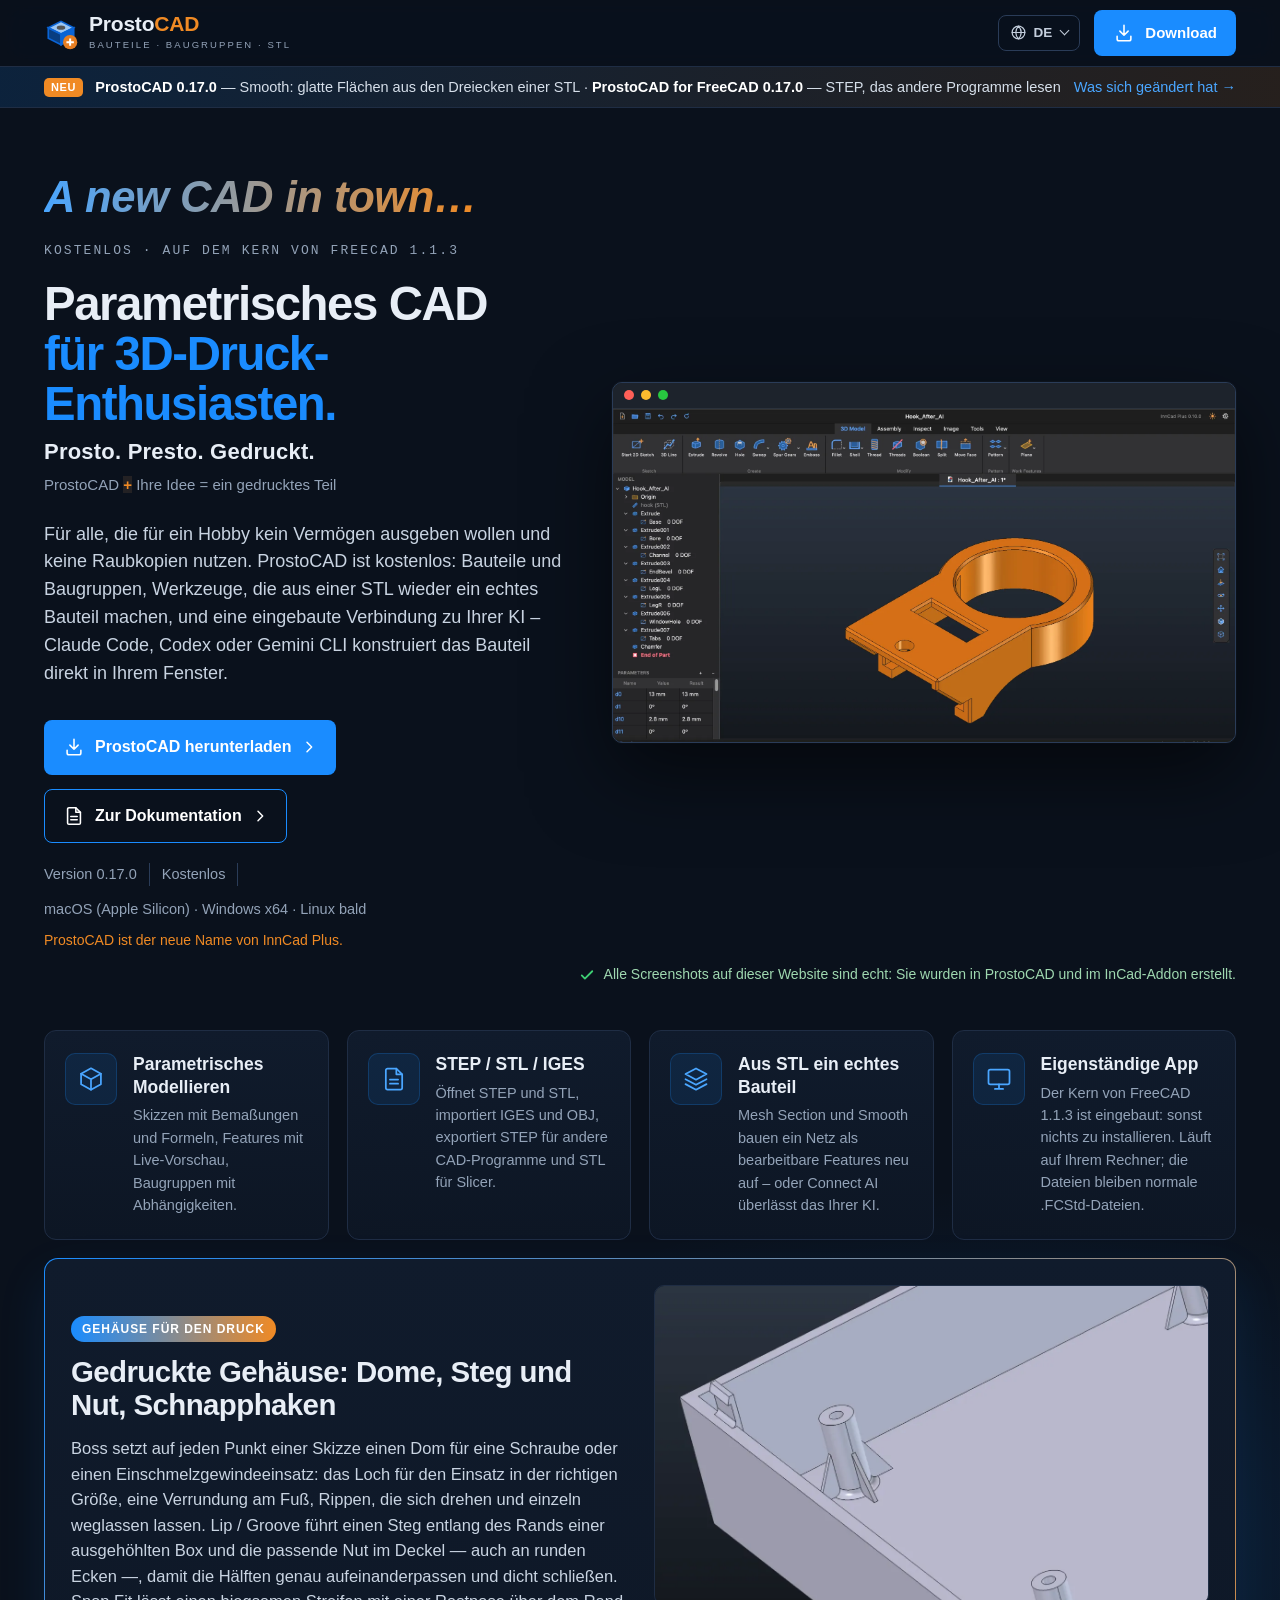
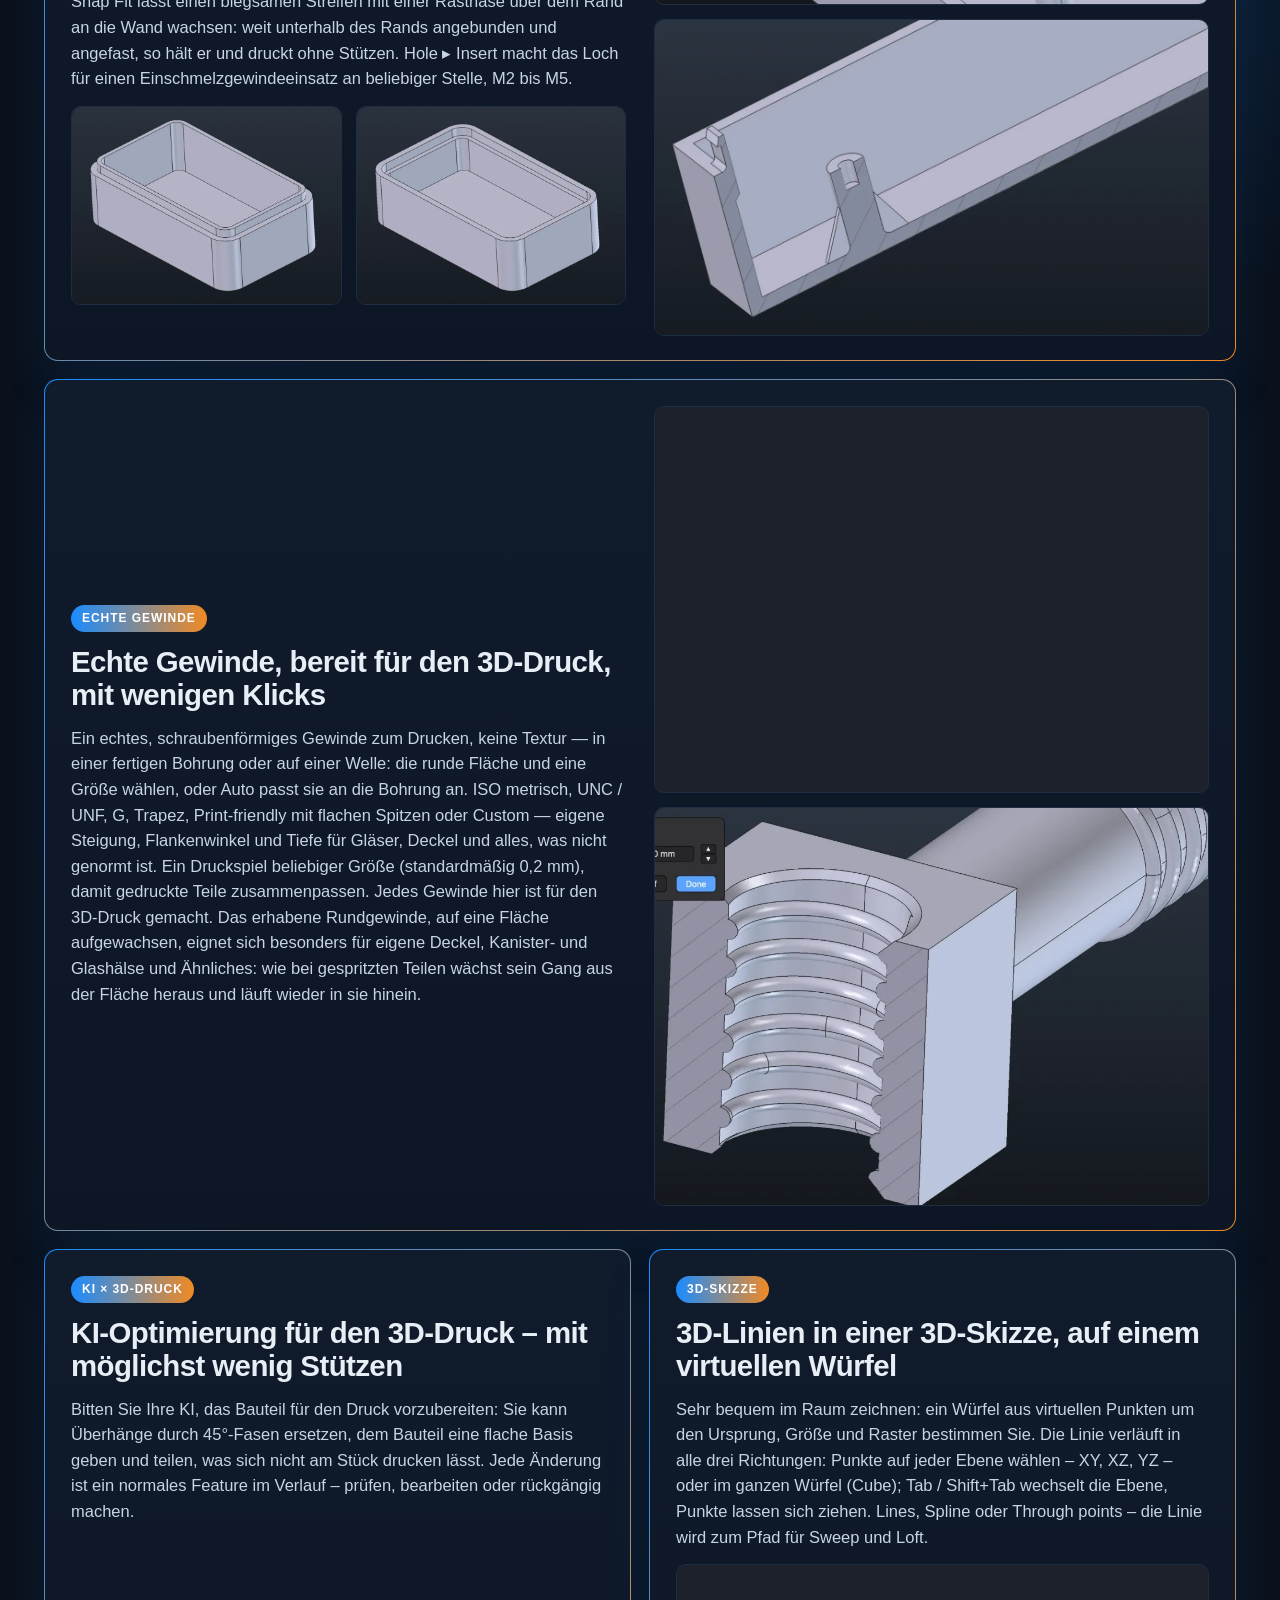
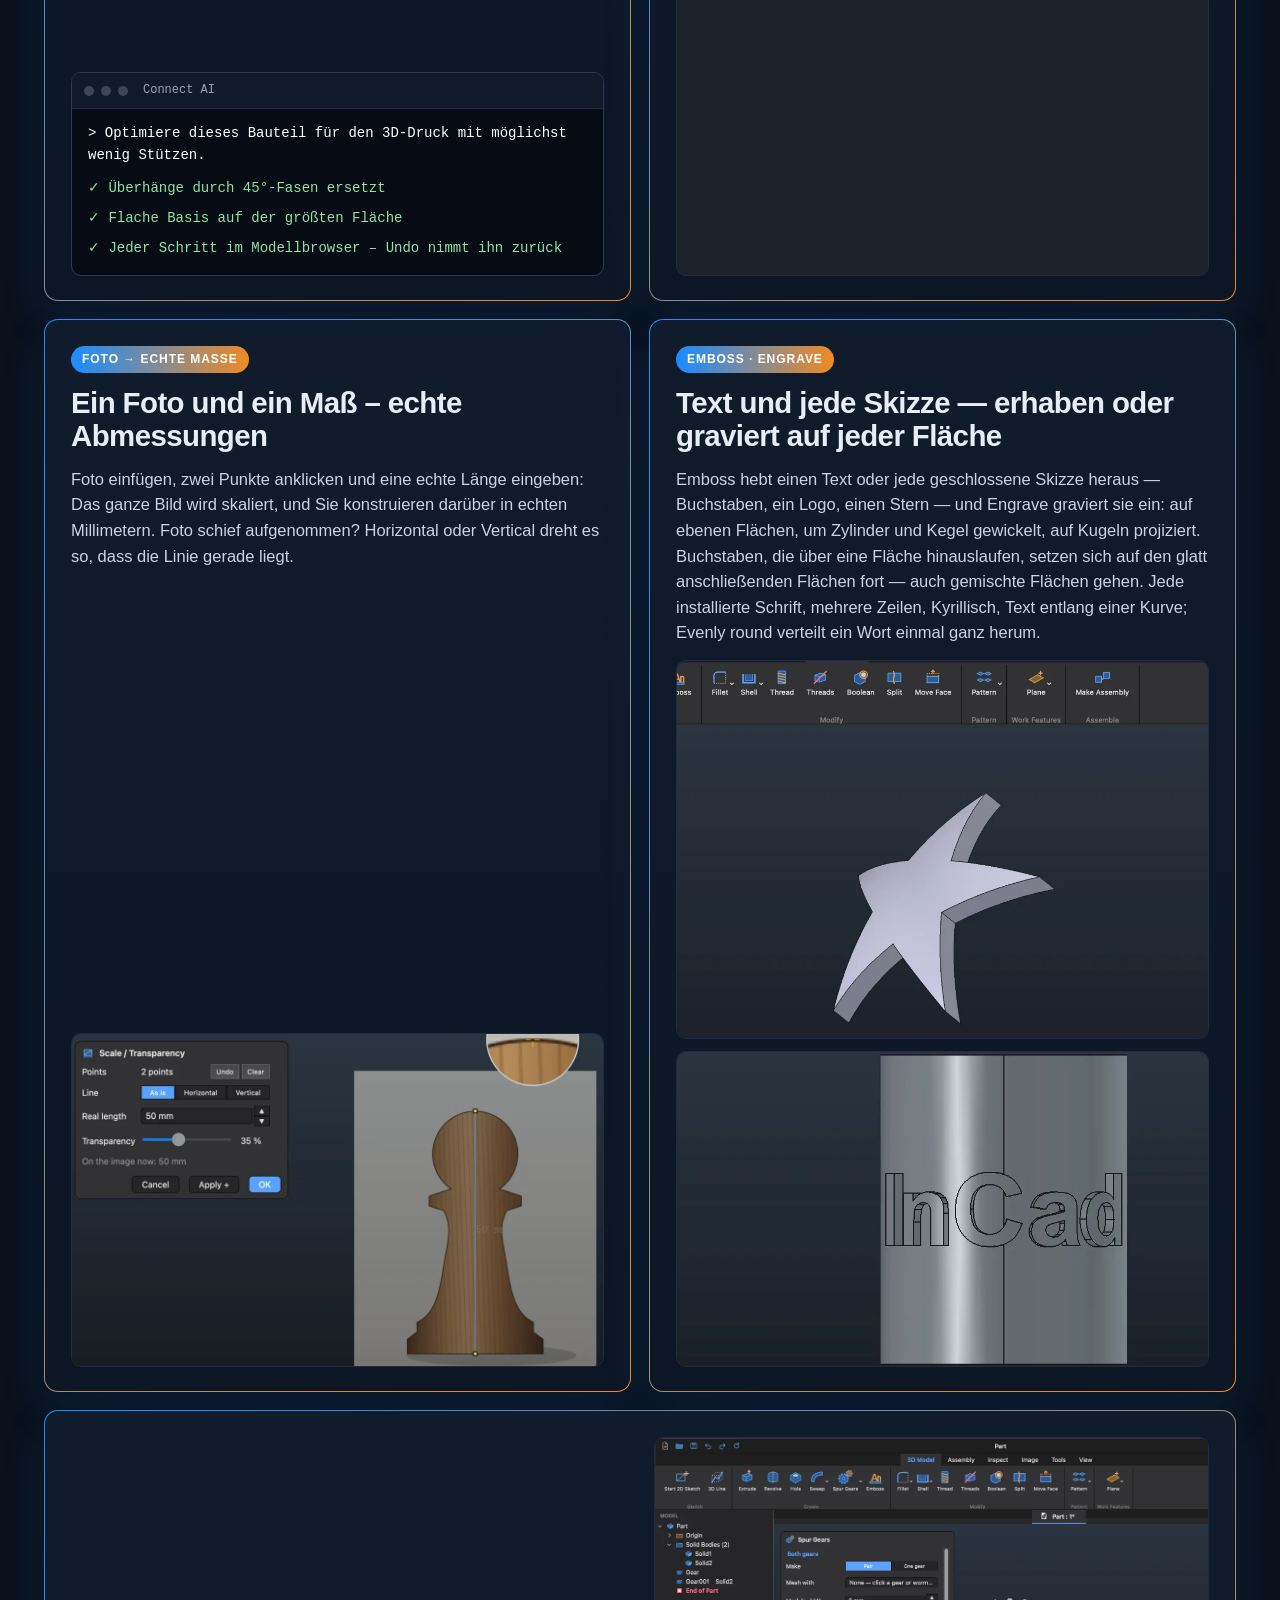
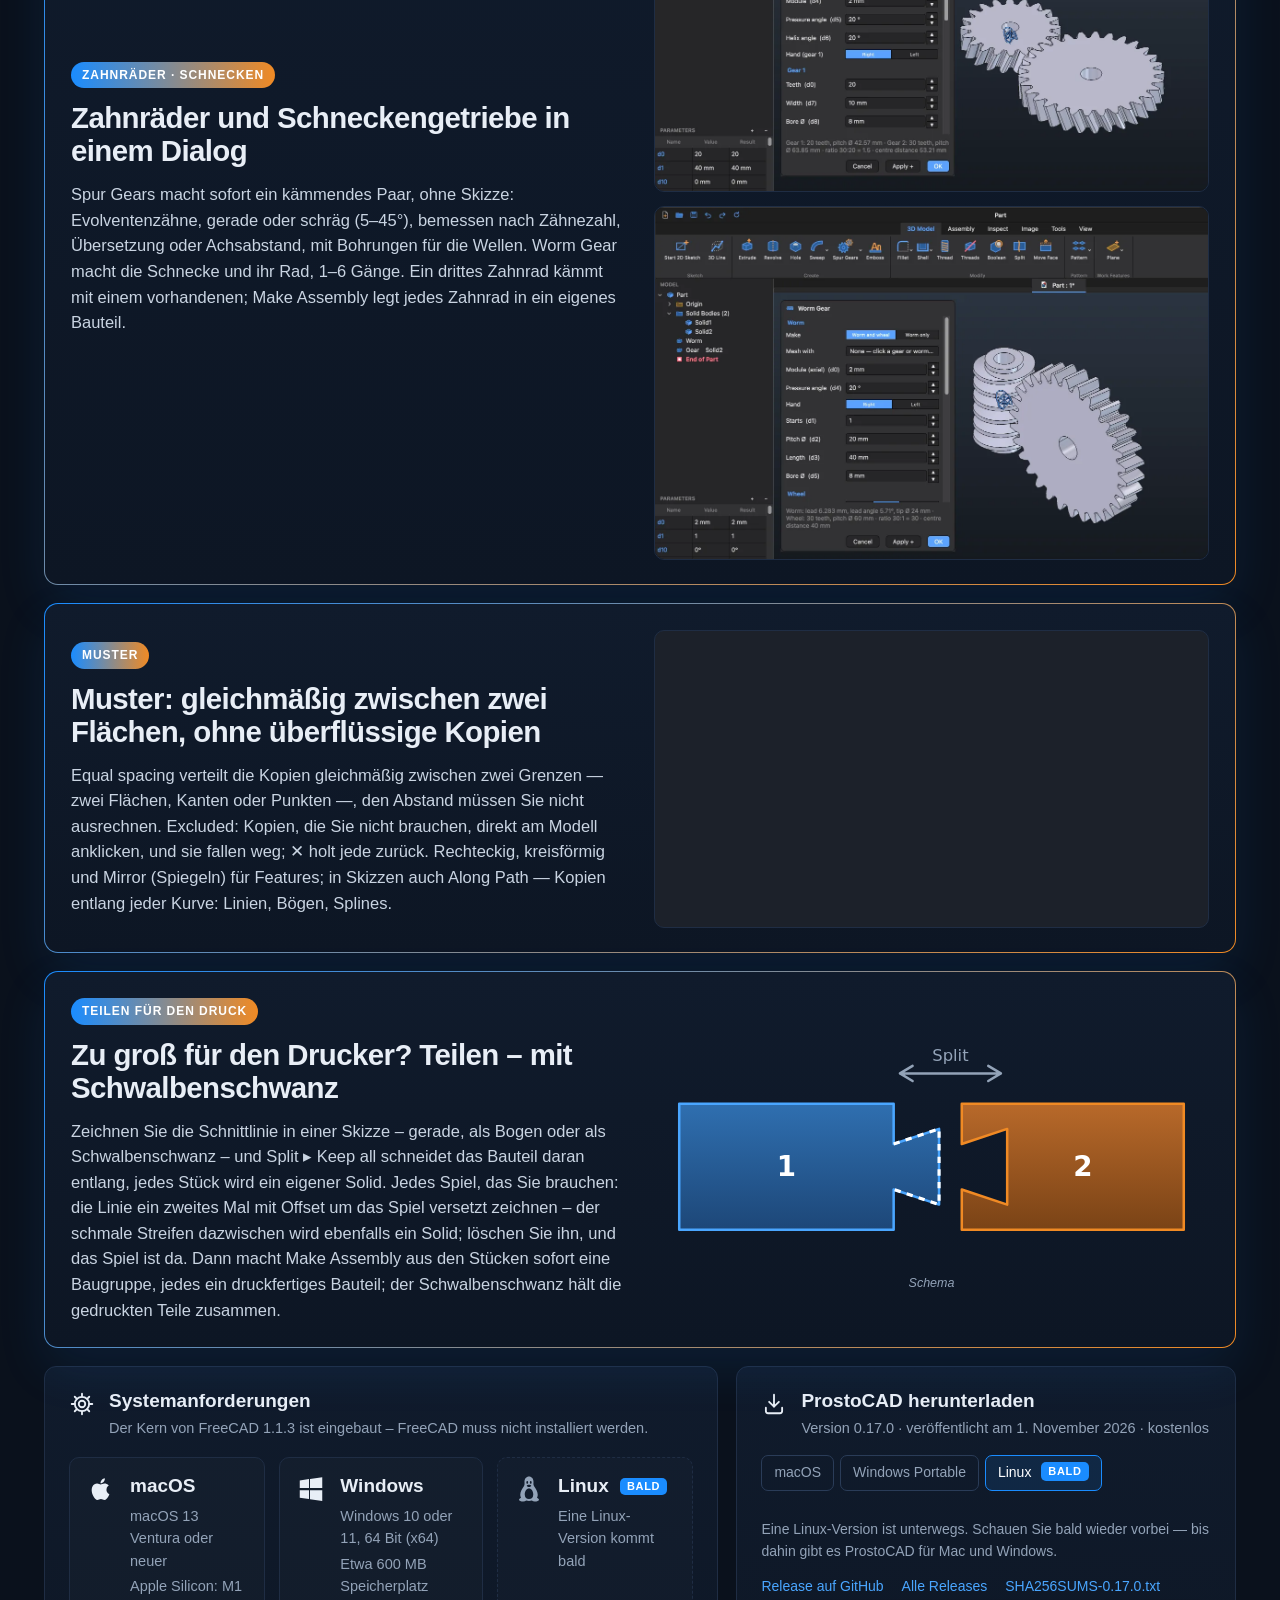
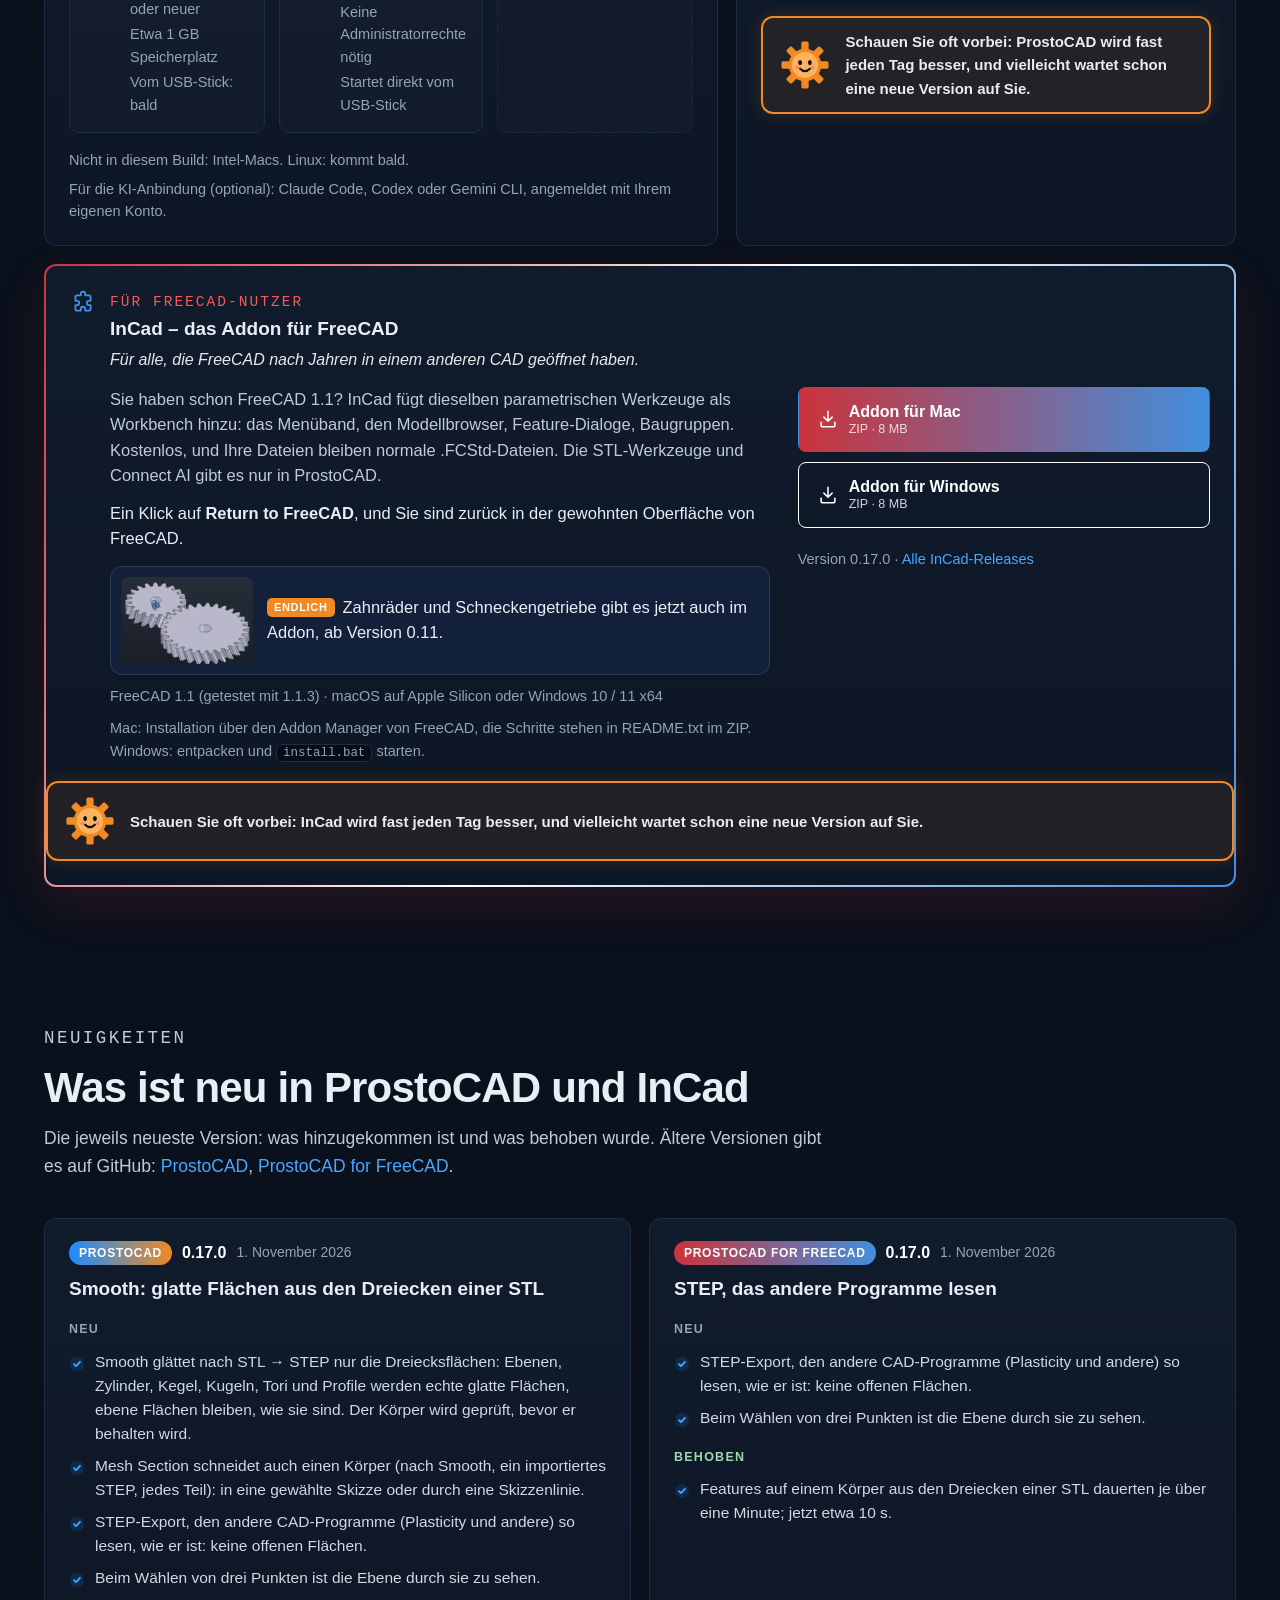
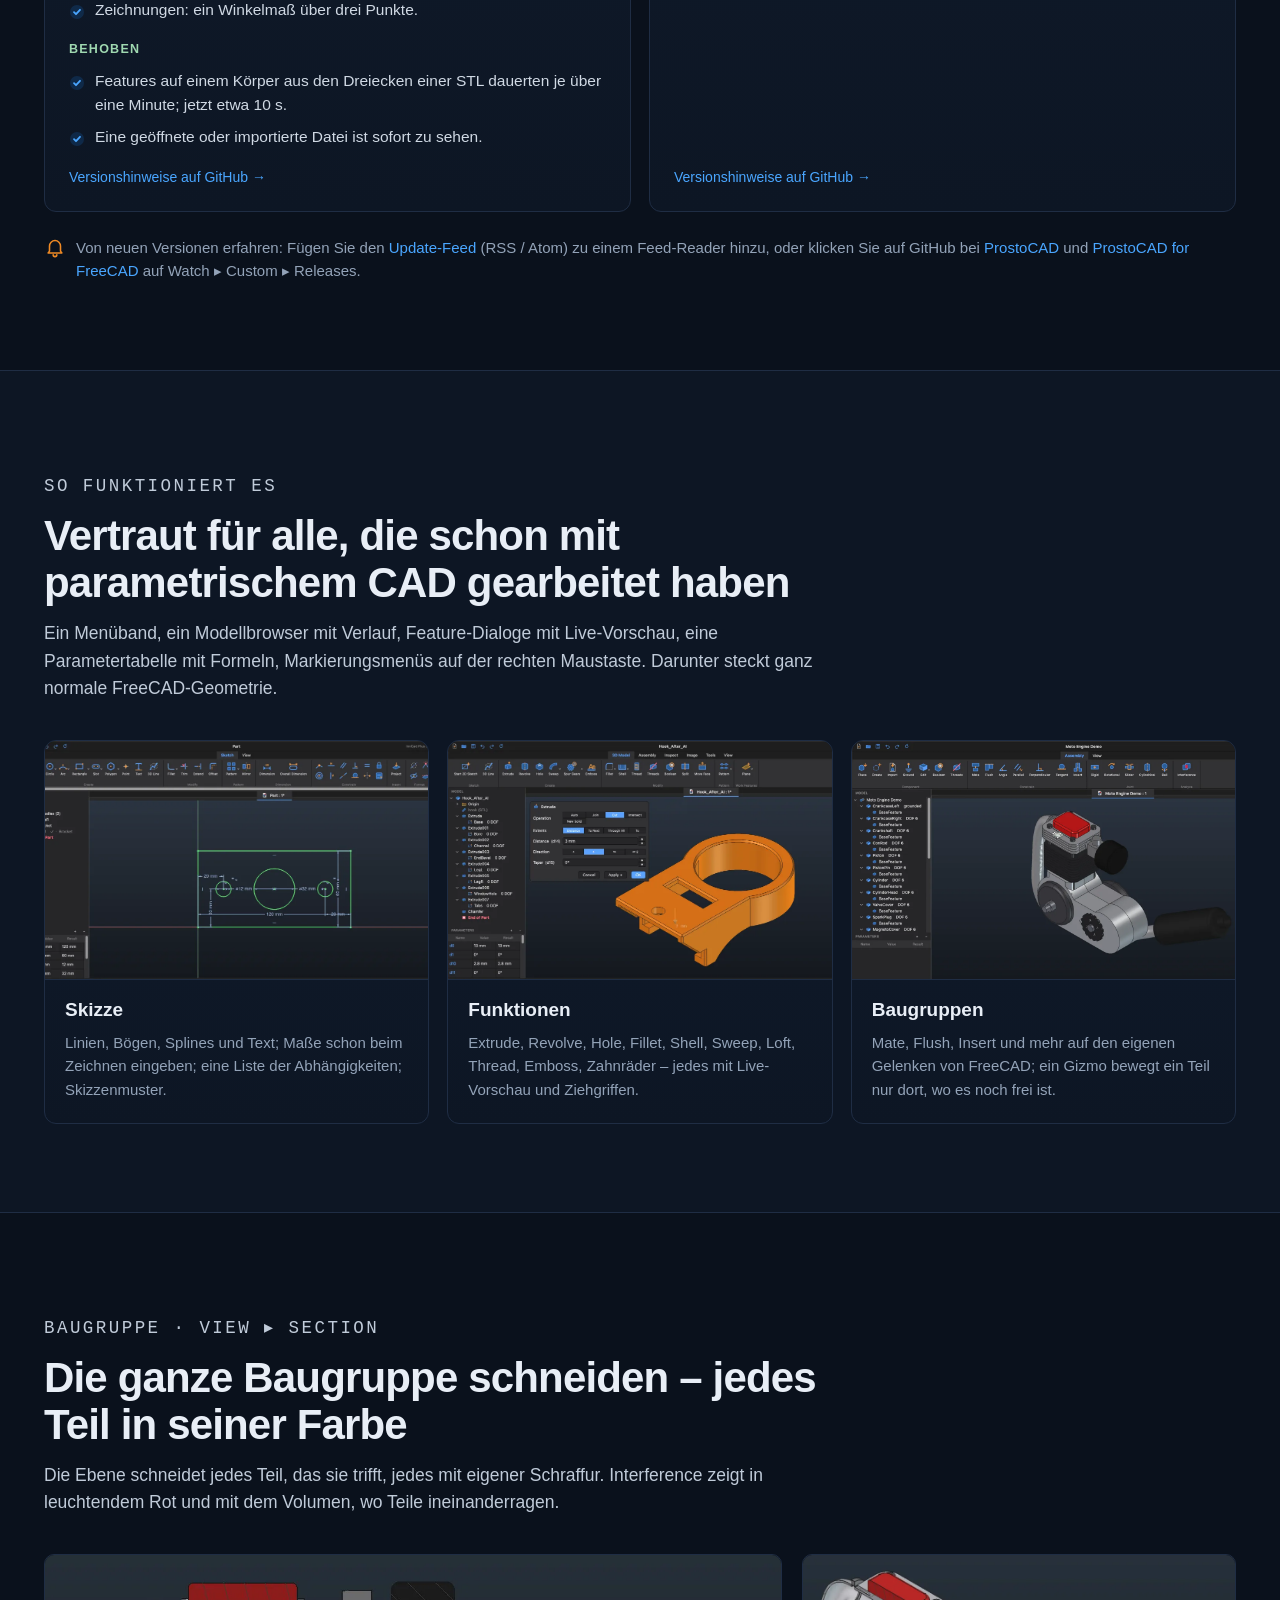
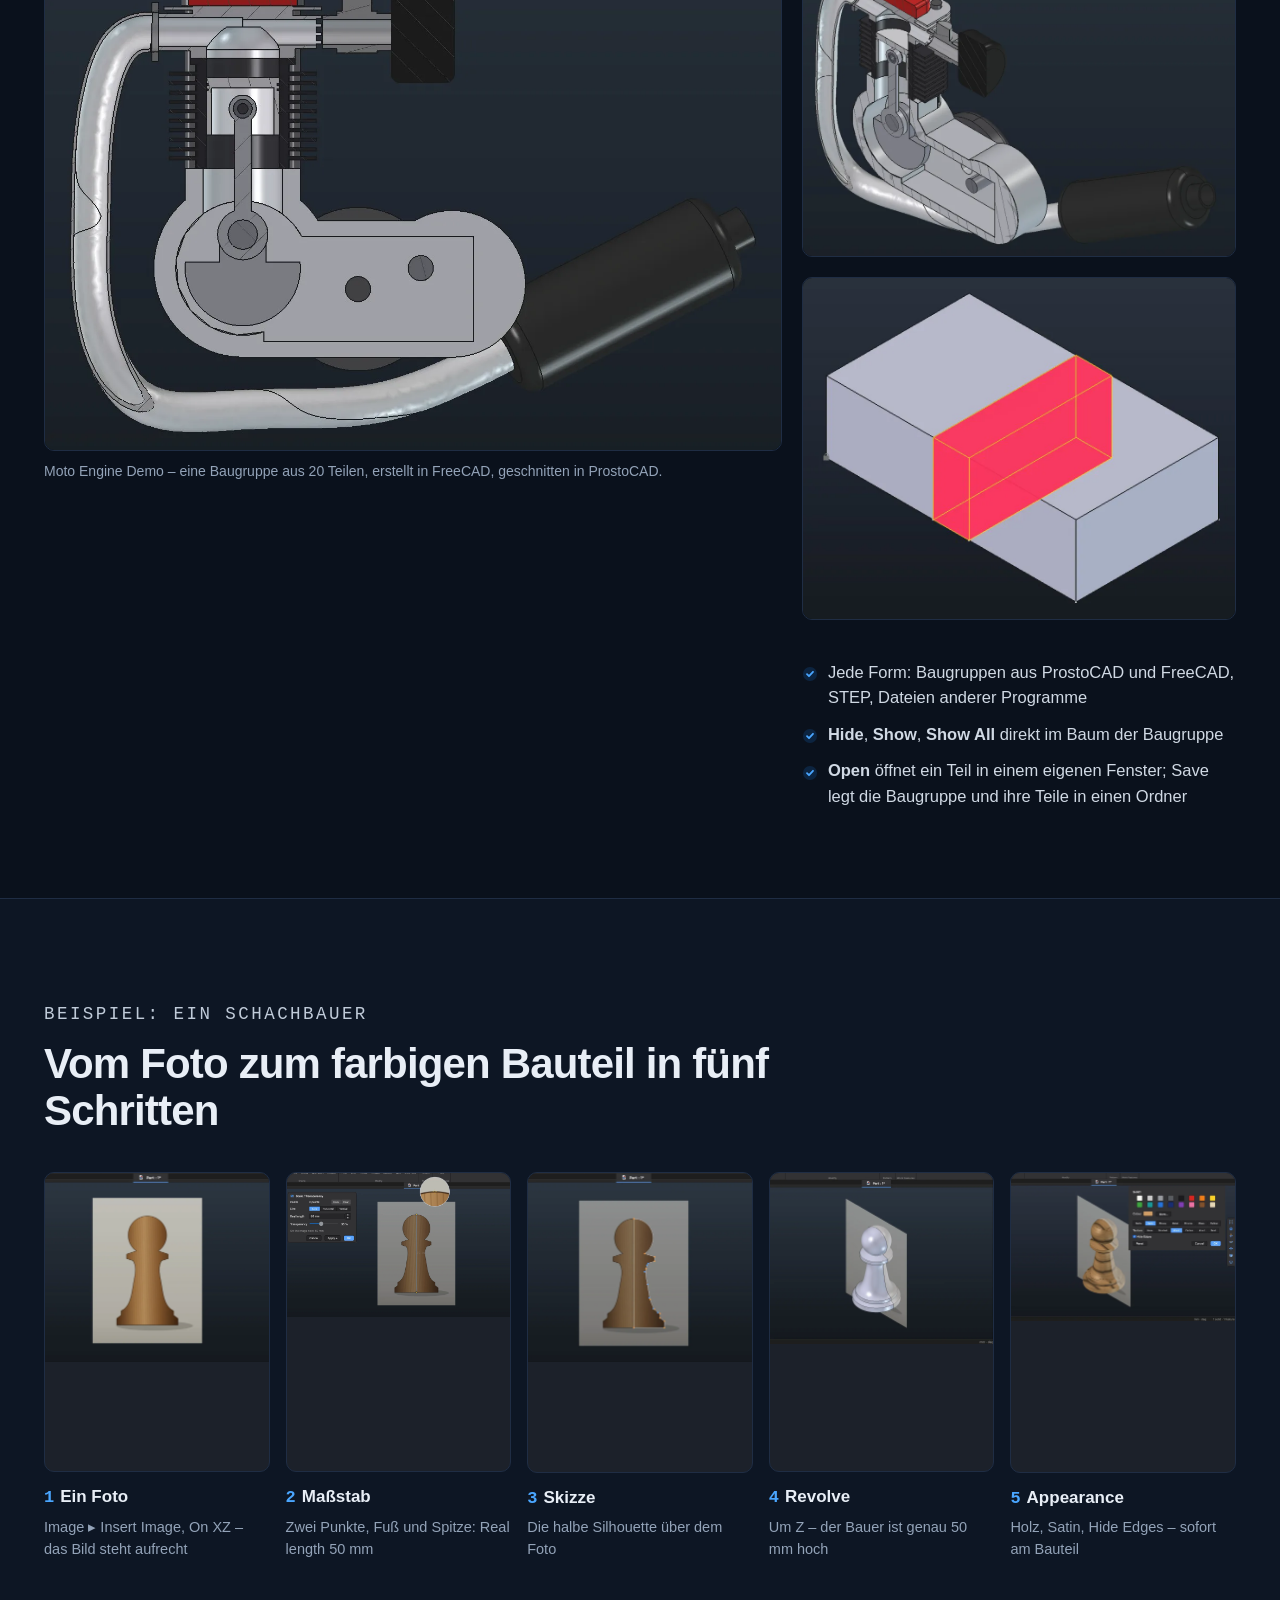
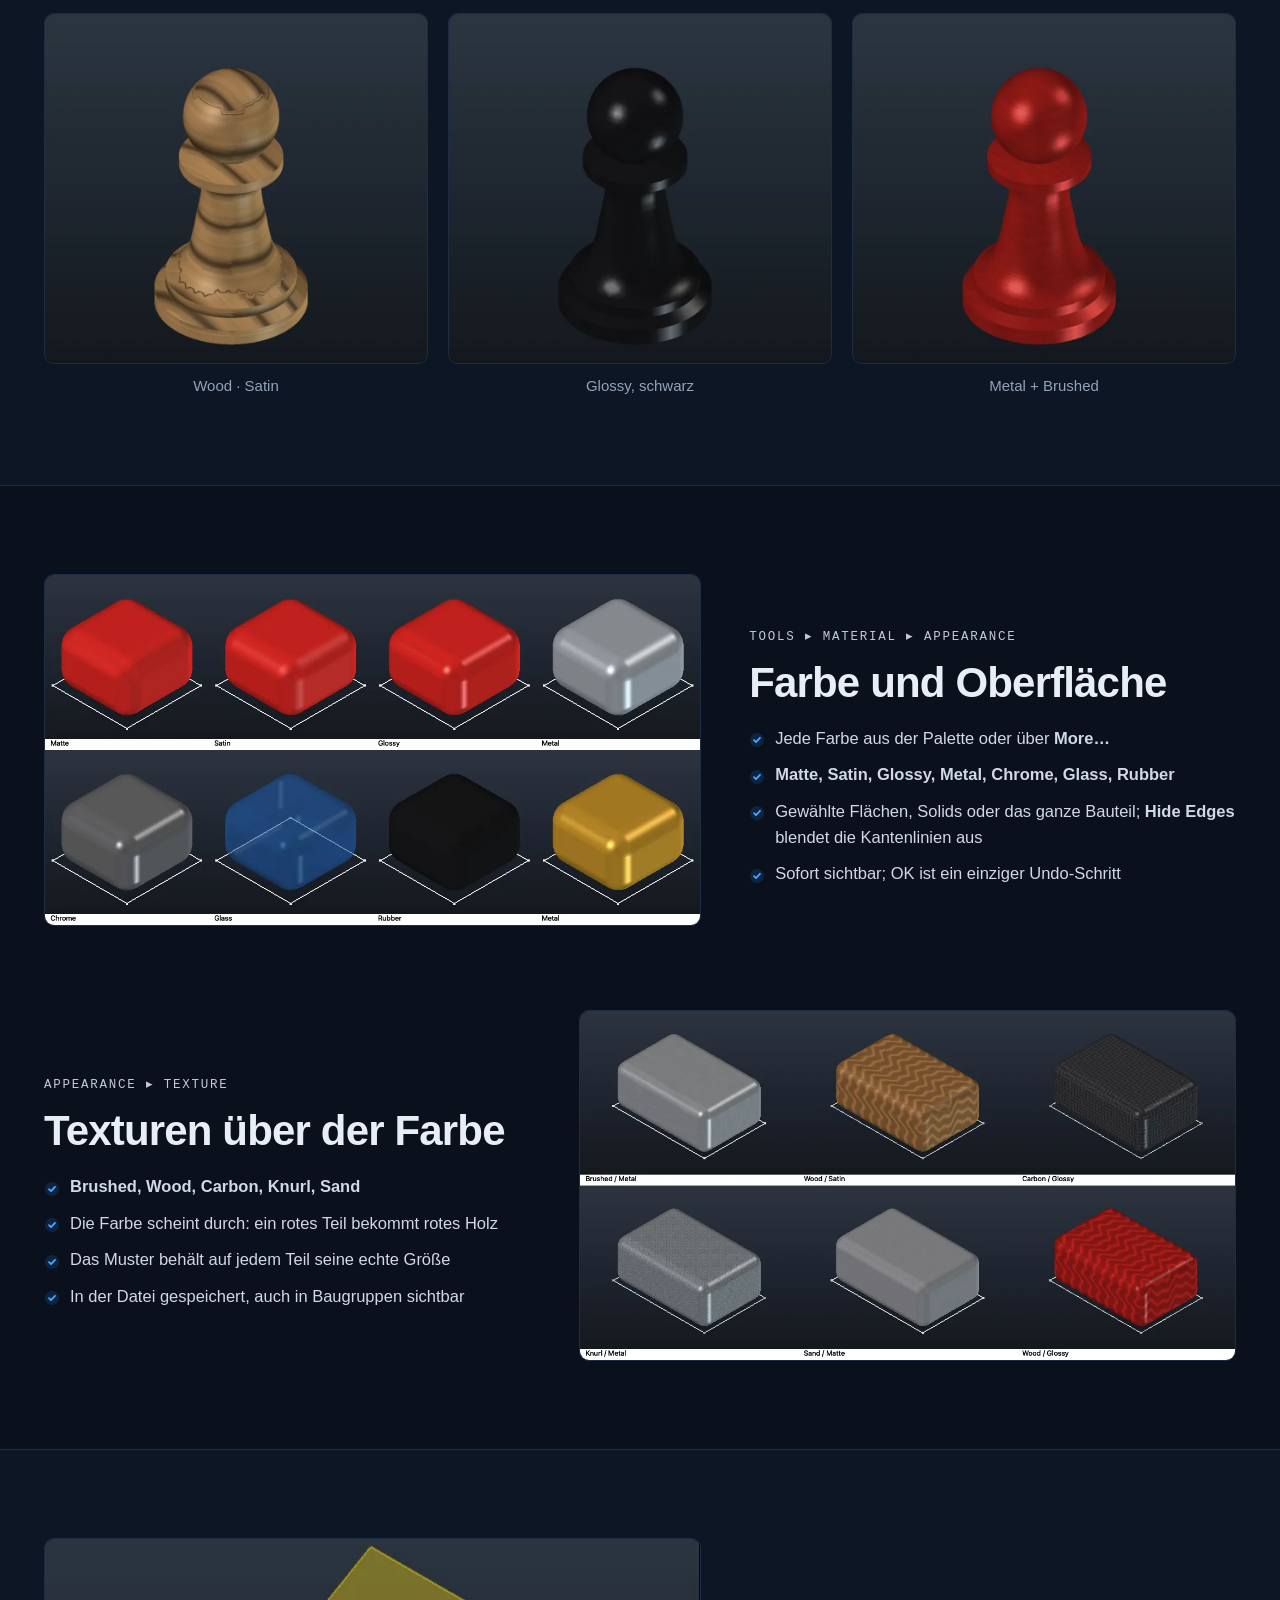
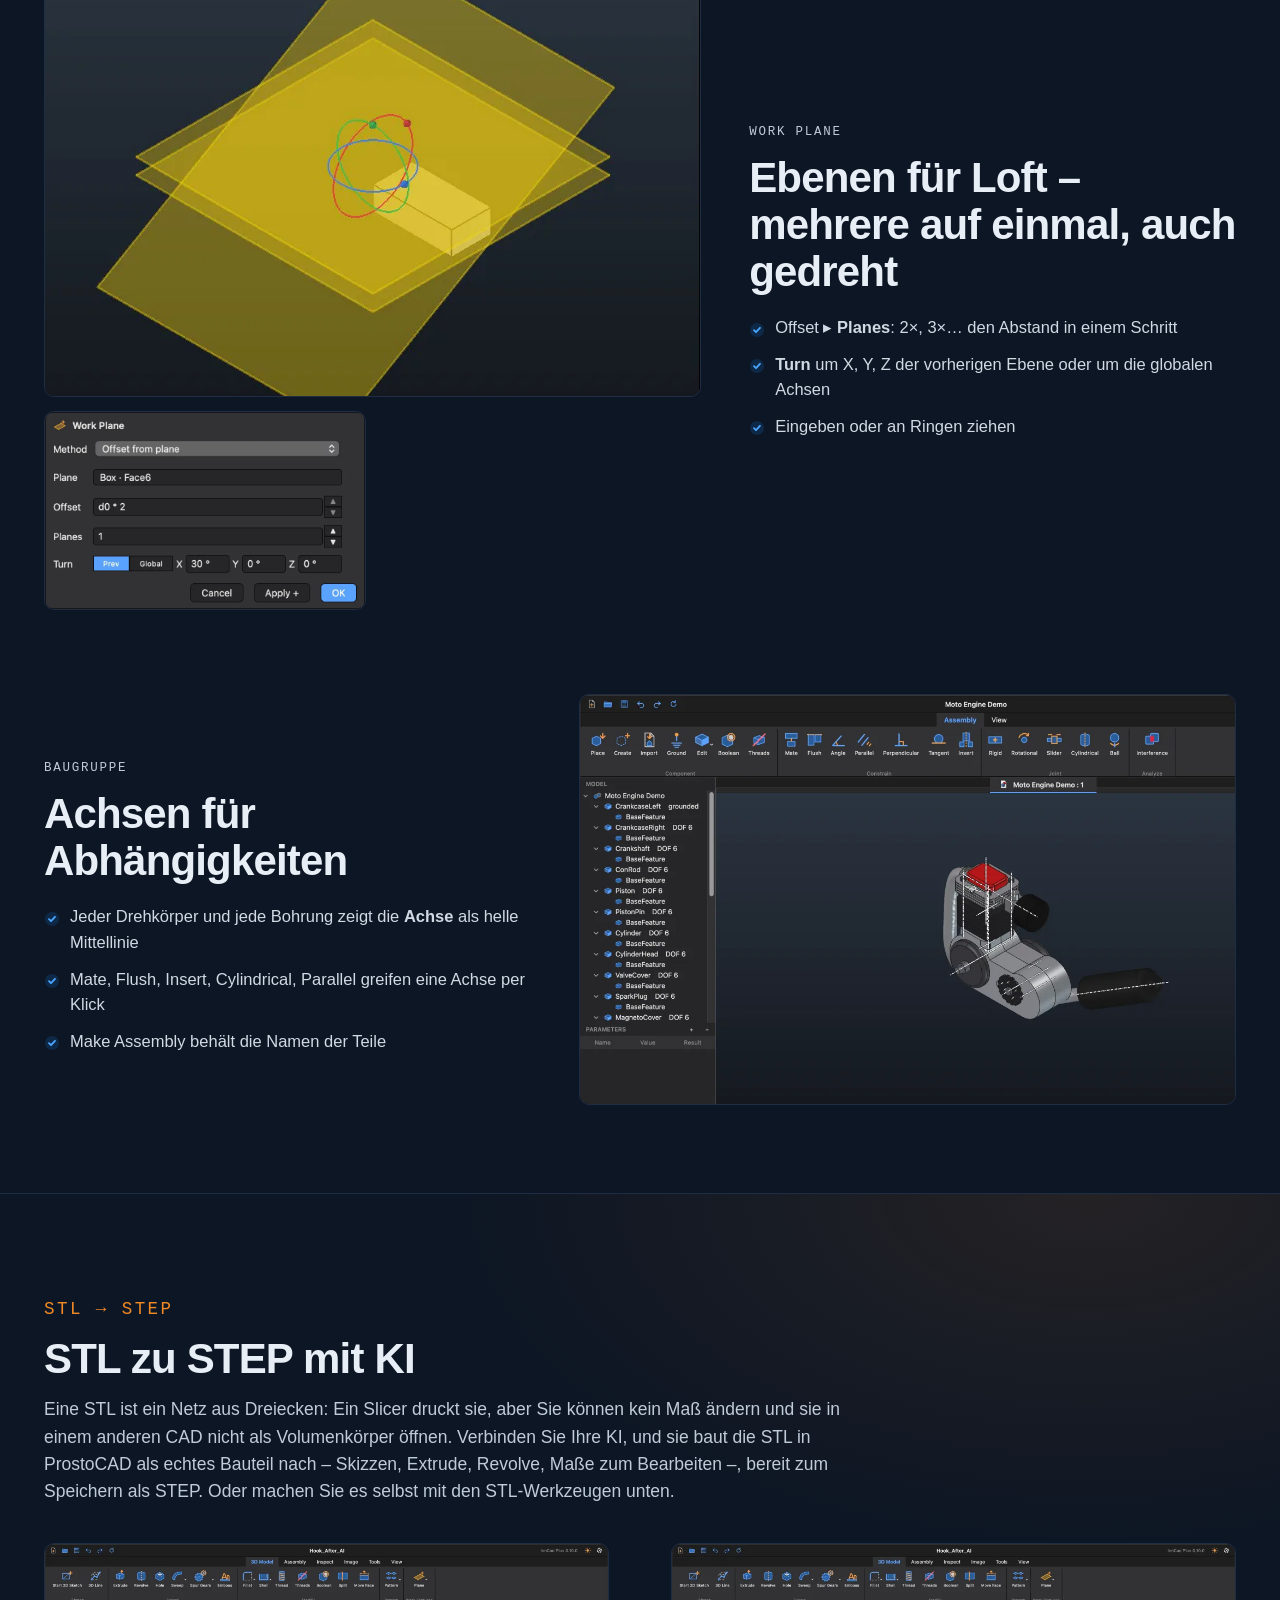
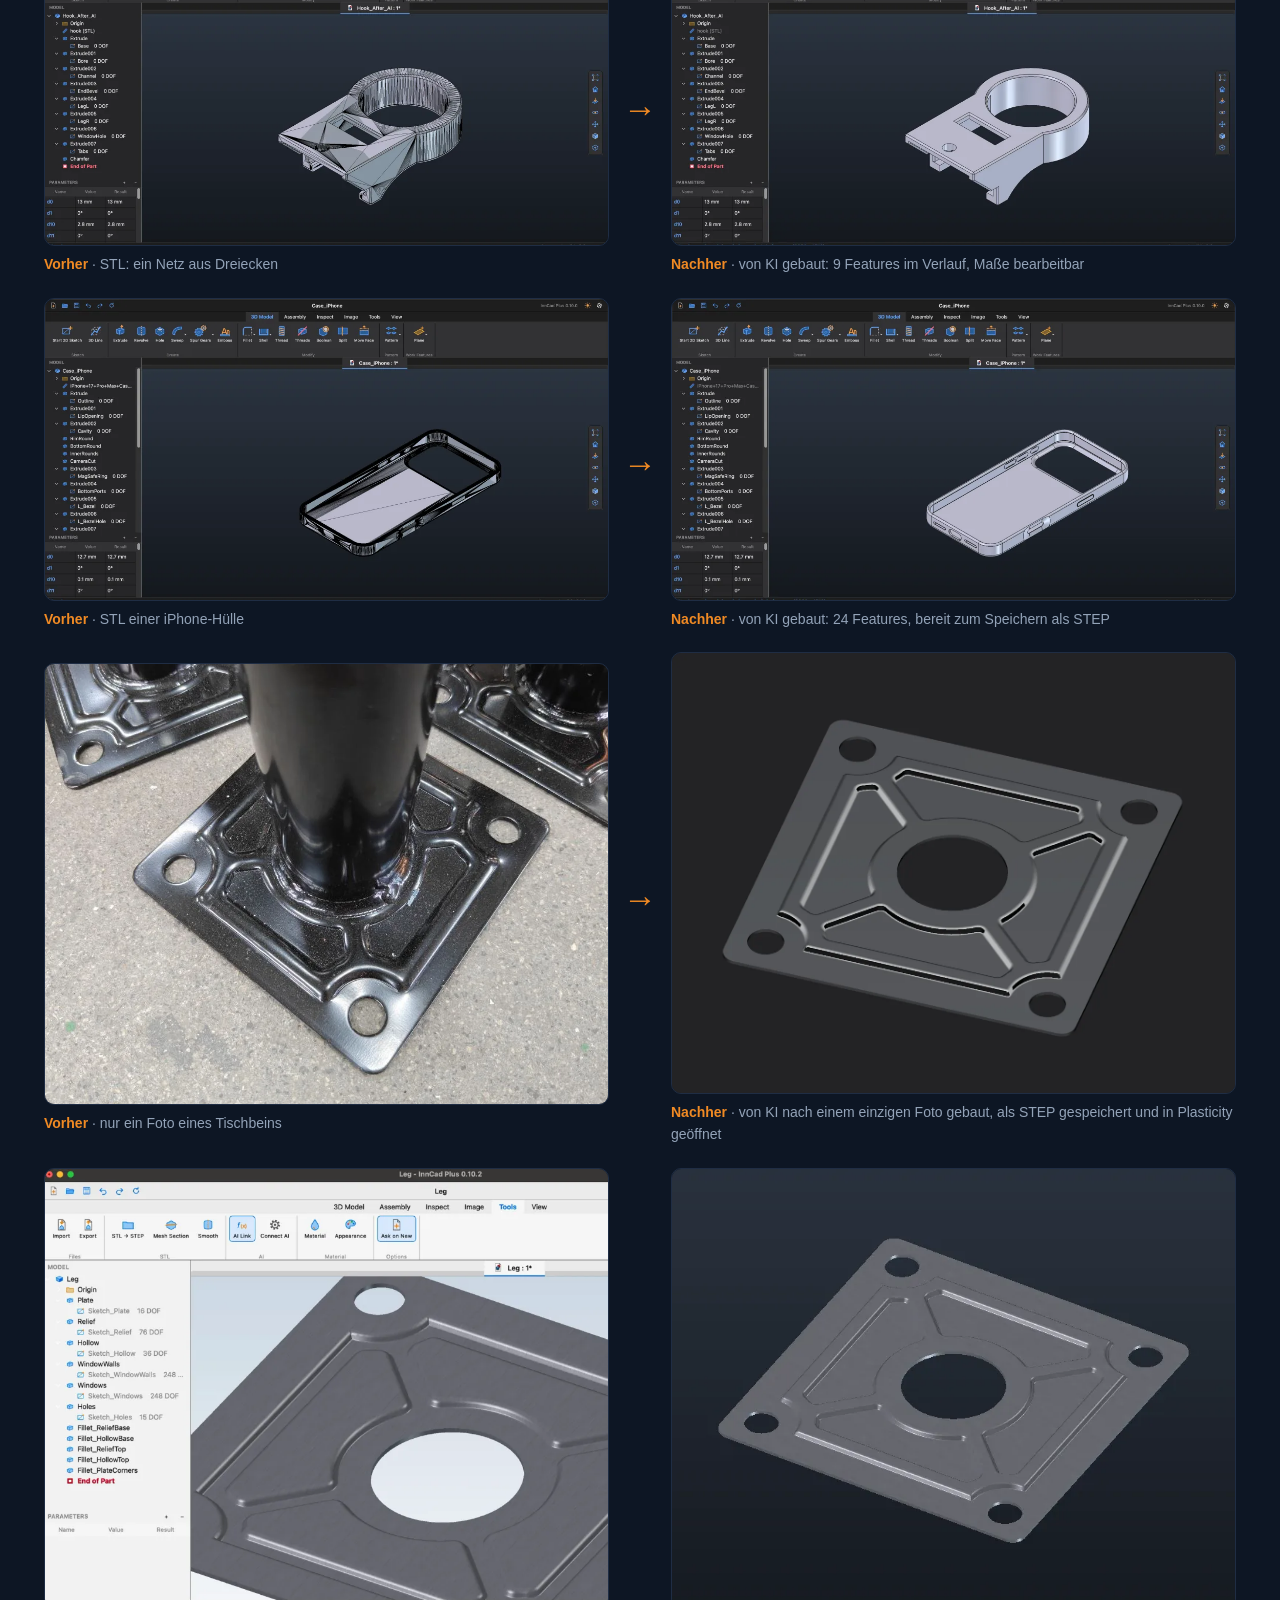
==== commit 5fa26869: "Visit statistics (GoatCounter, no cookies), download clicks counted" ====
--- a/de/index.html
+++ b/de/index.html
@@ -24,6 +24,7 @@
 <link rel="icon" href="../icon.svg" type="image/svg+xml">
 <link rel="stylesheet" href="../style.css?v=d6683cf0">
 <script>document.documentElement.classList.add("js")</script>
+<script data-goatcounter="https://prostocad.goatcounter.com/count" async src="//gc.zgo.at/count.js"></script>
 </head>
 <body>
 <header class="top"><div class="wrap">
@@ -187,13 +188,13 @@
         <button type="button" role="tab" data-pf="pf-linux">Linux <span class="tag-soon">bald</span></button>
       </div>
       <div class="pf" id="pf-mac"><h4>macOS</h4>
-        <a class="btn primary" href="https://github.com/Igr11/ProstoCAD-releases/releases/download/v0.17.0/ProstoCAD-0.17.0-macos-arm64.dmg"><svg class="i" viewBox="0 0 24 24" aria-hidden="true"><path d="M12 3.5v11m0 0-4.5-4.5m4.5 4.5 4.5-4.5M4.5 15.5v3a2 2 0 0 0 2 2h11a2 2 0 0 0 2-2v-3"/></svg>Für Mac herunterladen</a>
+        <a class="btn primary" href="https://github.com/Igr11/ProstoCAD-releases/releases/download/v0.17.0/ProstoCAD-0.17.0-macos-arm64.dmg" data-goatcounter-click="download-mac" data-goatcounter-title="ProstoCAD-0.17.0-macos-arm64.dmg"><svg class="i" viewBox="0 0 24 24" aria-hidden="true"><path d="M12 3.5v11m0 0-4.5-4.5m4.5 4.5 4.5-4.5M4.5 15.5v3a2 2 0 0 0 2 2h11a2 2 0 0 0 2-2v-3"/></svg>Für Mac herunterladen</a>
         <p class="file">ProstoCAD-0.17.0-macos-arm64.dmg · 200 MB</p>
         <div class="sha"><div><small>SHA-256</small><code>bec7c22148742d725650039c6374eb88a0ba11f3483a17f21a0d3c24e6cf9fff</code></div>
           <button class="copy" type="button" data-copy="bec7c22148742d725650039c6374eb88a0ba11f3483a17f21a0d3c24e6cf9fff" data-ok="Kopiert" aria-label="SHA-256 kopieren"><svg class="i" viewBox="0 0 24 24" aria-hidden="true"><rect x="8.5" y="8.5" width="11.5" height="11.5" rx="2"/><path d="M15.5 8.5V5.5A1.5 1.5 0 0 0 14 4H5.5A1.5 1.5 0 0 0 4 5.5V14a1.5 1.5 0 0 0 1.5 1.5h3"/></svg></button></div>
         <p class="note">Ziehen Sie ProstoCAD.app in den Ordner „Programme“. Beim ersten Start fragt macOS nach einer Bestätigung: <a href="#faq-mac">Dennoch öffnen</a>.</p></div>
       <div class="pf" id="pf-zip"><h4>Windows Portable</h4>
-        <a class="btn primary" href="https://github.com/Igr11/ProstoCAD-releases/releases/download/v0.17.0/ProstoCAD-0.17.0-windows-x64.zip"><svg class="i" viewBox="0 0 24 24" aria-hidden="true"><path d="M12 3.5v11m0 0-4.5-4.5m4.5 4.5 4.5-4.5M4.5 15.5v3a2 2 0 0 0 2 2h11a2 2 0 0 0 2-2v-3"/></svg>Windows Portable herunterladen</a>
+        <a class="btn primary" href="https://github.com/Igr11/ProstoCAD-releases/releases/download/v0.17.0/ProstoCAD-0.17.0-windows-x64.zip" data-goatcounter-click="download-win" data-goatcounter-title="ProstoCAD-0.17.0-windows-x64.zip"><svg class="i" viewBox="0 0 24 24" aria-hidden="true"><path d="M12 3.5v11m0 0-4.5-4.5m4.5 4.5 4.5-4.5M4.5 15.5v3a2 2 0 0 0 2 2h11a2 2 0 0 0 2-2v-3"/></svg>Windows Portable herunterladen</a>
         <p class="file">ProstoCAD-0.17.0-windows-x64.zip · 213 MB</p>
         <div class="sha"><div><small>SHA-256</small><code>d6b8b62a4649683b79ccdb17ef64791c3fdf59bc89ab873409482ead7f8bb380</code></div>
           <button class="copy" type="button" data-copy="d6b8b62a4649683b79ccdb17ef64791c3fdf59bc89ab873409482ead7f8bb380" data-ok="Kopiert" aria-label="SHA-256 kopieren"><svg class="i" viewBox="0 0 24 24" aria-hidden="true"><rect x="8.5" y="8.5" width="11.5" height="11.5" rx="2"/><path d="M15.5 8.5V5.5A1.5 1.5 0 0 0 14 4H5.5A1.5 1.5 0 0 0 4 5.5V14a1.5 1.5 0 0 0 1.5 1.5h3"/></svg></button></div>
@@ -221,8 +222,8 @@
         <p class="note">Mac: Installation über den Addon Manager von FreeCAD, die Schritte stehen in README.txt im ZIP. Windows: entpacken und <code>install.bat</code> starten.</p>
       </div>
       <div class="addon-dl">
-        <a class="btn primary" href="https://github.com/Igr11/ProstoCAD/releases/download/v0.17.0/ProstoCAD-FreeCAD-0.17.0-2026-11-01-20f565d-macOS-arm64.zip"><svg class="i" viewBox="0 0 24 24" aria-hidden="true"><path d="M12 3.5v11m0 0-4.5-4.5m4.5 4.5 4.5-4.5M4.5 15.5v3a2 2 0 0 0 2 2h11a2 2 0 0 0 2-2v-3"/></svg><span>Addon für Mac<small>ZIP · 8 MB</small></span></a>
-        <a class="btn outline" href="https://github.com/Igr11/ProstoCAD/releases/download/v0.17.0/ProstoCAD-FreeCAD-0.17.0-2026-11-01-20f565d-Windows-x64.zip"><svg class="i" viewBox="0 0 24 24" aria-hidden="true"><path d="M12 3.5v11m0 0-4.5-4.5m4.5 4.5 4.5-4.5M4.5 15.5v3a2 2 0 0 0 2 2h11a2 2 0 0 0 2-2v-3"/></svg><span>Addon für Windows<small>ZIP · 8 MB</small></span></a>
+        <a class="btn primary" href="https://github.com/Igr11/ProstoCAD/releases/download/v0.17.0/ProstoCAD-FreeCAD-0.17.0-2026-11-01-20f565d-macOS-arm64.zip" data-goatcounter-click="download-addon-mac" data-goatcounter-title="ProstoCAD-FreeCAD-0.17.0-2026-11-01-20f565d-macOS-arm64.zip"><svg class="i" viewBox="0 0 24 24" aria-hidden="true"><path d="M12 3.5v11m0 0-4.5-4.5m4.5 4.5 4.5-4.5M4.5 15.5v3a2 2 0 0 0 2 2h11a2 2 0 0 0 2-2v-3"/></svg><span>Addon für Mac<small>ZIP · 8 MB</small></span></a>
+        <a class="btn outline" href="https://github.com/Igr11/ProstoCAD/releases/download/v0.17.0/ProstoCAD-FreeCAD-0.17.0-2026-11-01-20f565d-Windows-x64.zip" data-goatcounter-click="download-addon-win" data-goatcounter-title="ProstoCAD-FreeCAD-0.17.0-2026-11-01-20f565d-Windows-x64.zip"><svg class="i" viewBox="0 0 24 24" aria-hidden="true"><path d="M12 3.5v11m0 0-4.5-4.5m4.5 4.5 4.5-4.5M4.5 15.5v3a2 2 0 0 0 2 2h11a2 2 0 0 0 2-2v-3"/></svg><span>Addon für Windows<small>ZIP · 8 MB</small></span></a>
         <p class="note">Version 0.17.0 · <a href="https://github.com/Igr11/ProstoCAD/releases">Alle InCad-Releases</a></p>
       </div>
     </div>
@@ -558,13 +559,13 @@
         <a class="more" href="../files/ProstoCAD-manual.pdf">Handbuch öffnen →</a></div>
       <div class="guides">
         <div class="guide"><div class="shot"><a class="zoom" href="../img/g_windows.webp?v=f2e2d20e"><img src="../img/g_windows.webp?v=f2e2d20e" alt="Handbuch (Windows)" width="480" height="270" loading="lazy" decoding="async"></a></div><div><h3><svg class="i" viewBox="0 0 24 24" aria-hidden="true"><rect x="3" y="4" width="18" height="12.5" rx="1.5"/><path d="M8.5 20.5h7M12 16.5v4"/></svg>Handbuch (Windows)</h3><p>Dasselbe Handbuch mit Tasten, Pfaden und Installation für Windows.</p>
-        <div class="links"><a href="../files/ProstoCAD-manual-windows.pdf">English <small>PDF · 619 KB</small></a><a href="../files/ProstoCAD-manual-windows_ru.pdf">Русский <small>PDF · 1 MB</small></a></div></div></div>
+        <div class="links"><a href="../files/ProstoCAD-manual-windows.pdf" data-goatcounter-click="pdf-ProstoCAD-manual-windows.pdf">English <small>PDF · 619 KB</small></a><a href="../files/ProstoCAD-manual-windows_ru.pdf" data-goatcounter-click="pdf-ProstoCAD-manual-windows_ru.pdf">Русский <small>PDF · 1 MB</small></a></div></div></div>
         <div class="guide"><div class="shot"><a class="zoom" href="../img/g_manual.webp?v=07d80746"><img src="../img/g_manual.webp?v=07d80746" alt="Handbuch (Mac)" width="480" height="270" loading="lazy" decoding="async"></a></div><div><h3><svg class="i" viewBox="0 0 24 24" aria-hidden="true"><path d="M14 3H6.5A1.5 1.5 0 0 0 5 4.5v15A1.5 1.5 0 0 0 6.5 21h11a1.5 1.5 0 0 0 1.5-1.5V8z"/><path d="M14 3v5h5M8.5 12.5h7M8.5 16h7"/></svg>Handbuch (Mac)</h3><p>Jedes Werkzeug Schritt für Schritt, mit dem Kapitel über STL und KI.</p>
-        <div class="links"><a href="../files/ProstoCAD-manual.pdf">English <small>PDF · 614 KB</small></a><a href="../files/ProstoCAD-manual_ru.pdf">Русский <small>PDF · 1 MB</small></a></div></div></div>
+        <div class="links"><a href="../files/ProstoCAD-manual.pdf" data-goatcounter-click="pdf-ProstoCAD-manual.pdf">English <small>PDF · 614 KB</small></a><a href="../files/ProstoCAD-manual_ru.pdf" data-goatcounter-click="pdf-ProstoCAD-manual_ru.pdf">Русский <small>PDF · 1 MB</small></a></div></div></div>
         <div class="guide"><div class="shot"><a class="zoom" href="../img/g_quick.webp?v=29779fe4"><img src="../img/g_quick.webp?v=29779fe4" alt="Schnellstart" width="480" height="270" loading="lazy" decoding="async"></a></div><div><h3><svg class="i" viewBox="0 0 24 24" aria-hidden="true"><path d="M3 5.5c3-1.3 6-1.3 9 .5 3-1.8 6-1.8 9-.5v13c-3-1.3-6-1.3-9 .5-3-1.8-6-1.8-9-.5z"/><path d="M12 6v13"/></svg>Schnellstart</h3><p>Installation, Fenster, Maus und Ihr erstes Bauteil — zwei Seiten.</p>
-        <div class="links"><a href="../files/ProstoCAD-quickstart_de.pdf">Deutsch <small>PDF · 170 KB</small></a><a href="../files/ProstoCAD-quickstart_en.pdf">English <small>PDF · 168 KB</small></a><a href="../files/ProstoCAD-quickstart_ru.pdf">Русский <small>PDF · 190 KB</small></a><a href="../files/ProstoCAD-quickstart_zh.pdf">中文 <small>PDF · 306 KB</small></a><a href="../files/ProstoCAD-quickstart_hi.pdf">हिन्दी <small>PDF · 215 KB</small></a></div></div></div>
+        <div class="links"><a href="../files/ProstoCAD-quickstart_de.pdf" data-goatcounter-click="pdf-ProstoCAD-quickstart_de.pdf">Deutsch <small>PDF · 170 KB</small></a><a href="../files/ProstoCAD-quickstart_en.pdf" data-goatcounter-click="pdf-ProstoCAD-quickstart_en.pdf">English <small>PDF · 168 KB</small></a><a href="../files/ProstoCAD-quickstart_ru.pdf" data-goatcounter-click="pdf-ProstoCAD-quickstart_ru.pdf">Русский <small>PDF · 190 KB</small></a><a href="../files/ProstoCAD-quickstart_zh.pdf" data-goatcounter-click="pdf-ProstoCAD-quickstart_zh.pdf">中文 <small>PDF · 306 KB</small></a><a href="../files/ProstoCAD-quickstart_hi.pdf" data-goatcounter-click="pdf-ProstoCAD-quickstart_hi.pdf">हिन्दी <small>PDF · 215 KB</small></a></div></div></div>
         <div class="guide"><div class="shot"><a class="zoom" href="../img/g_news.webp?v=c67c613e"><img src="../img/g_news.webp?v=c67c613e" alt="Neuerungen" width="480" height="256" loading="lazy" decoding="async"></a></div><div><h3><svg class="i" viewBox="0 0 24 24" aria-hidden="true"><path d="m12 3 9 4.8-9 4.8-9-4.8z"/><path d="m3 12.2 9 4.8 9-4.8M3 16.4l9 4.8 9-4.8"/></svg>Neuerungen</h3><p>Folien zu dem, was in 0.17.0 und davor hinzukam.</p>
-        <div class="links"><a href="../files/InnCadPlus-whats-new_de.pdf">Deutsch <small>PDF · 2 MB</small></a><a href="../files/InnCadPlus-whats-new_en.pdf">English <small>PDF · 2 MB</small></a><a href="../files/InnCadPlus-whats-new_ru.pdf">Русский <small>PDF · 3 MB</small></a><a href="../files/InnCadPlus-whats-new_zh.pdf">中文 <small>PDF · 2 MB</small></a><a href="../files/InnCadPlus-whats-new_hi.pdf">हिन्दी <small>PDF · 2 MB</small></a></div></div></div>
+        <div class="links"><a href="../files/InnCadPlus-whats-new_de.pdf" data-goatcounter-click="pdf-InnCadPlus-whats-new_de.pdf">Deutsch <small>PDF · 2 MB</small></a><a href="../files/InnCadPlus-whats-new_en.pdf" data-goatcounter-click="pdf-InnCadPlus-whats-new_en.pdf">English <small>PDF · 2 MB</small></a><a href="../files/InnCadPlus-whats-new_ru.pdf" data-goatcounter-click="pdf-InnCadPlus-whats-new_ru.pdf">Русский <small>PDF · 3 MB</small></a><a href="../files/InnCadPlus-whats-new_zh.pdf" data-goatcounter-click="pdf-InnCadPlus-whats-new_zh.pdf">中文 <small>PDF · 2 MB</small></a><a href="../files/InnCadPlus-whats-new_hi.pdf" data-goatcounter-click="pdf-InnCadPlus-whats-new_hi.pdf">हिन्दी <small>PDF · 2 MB</small></a></div></div></div>
       </div>
     </div>
 
@@ -605,7 +606,7 @@
   <div>
     <p>ProstoCAD baut auf <a href="https://www.freecad.org">FreeCAD</a>, Open CASCADE und Qt auf. Es ist ein unabhängiges Projekt, nicht vom FreeCAD-Team.</p>
     <p>Alle Screenshots auf dieser Website sind echt: Sie wurden in ProstoCAD und im InCad-Addon erstellt.</p>
-    <p>Diese Seite setzt keine Cookies und enthält kein Tracking und keine Werbung.</p>
+    <p>Diese Seite setzt keine Cookies und zeigt keine Werbung. Besuche werden anonym gezählt, nur für die Statistik (GoatCounter), ohne persönliche Daten.</p>
     <p><a href="../licenses/">Lizenzen und Quellcode</a> · die Workbench InCad ist Open Source (LGPL 2.1 oder neuer)</p>
   </div>
 </div></footer>
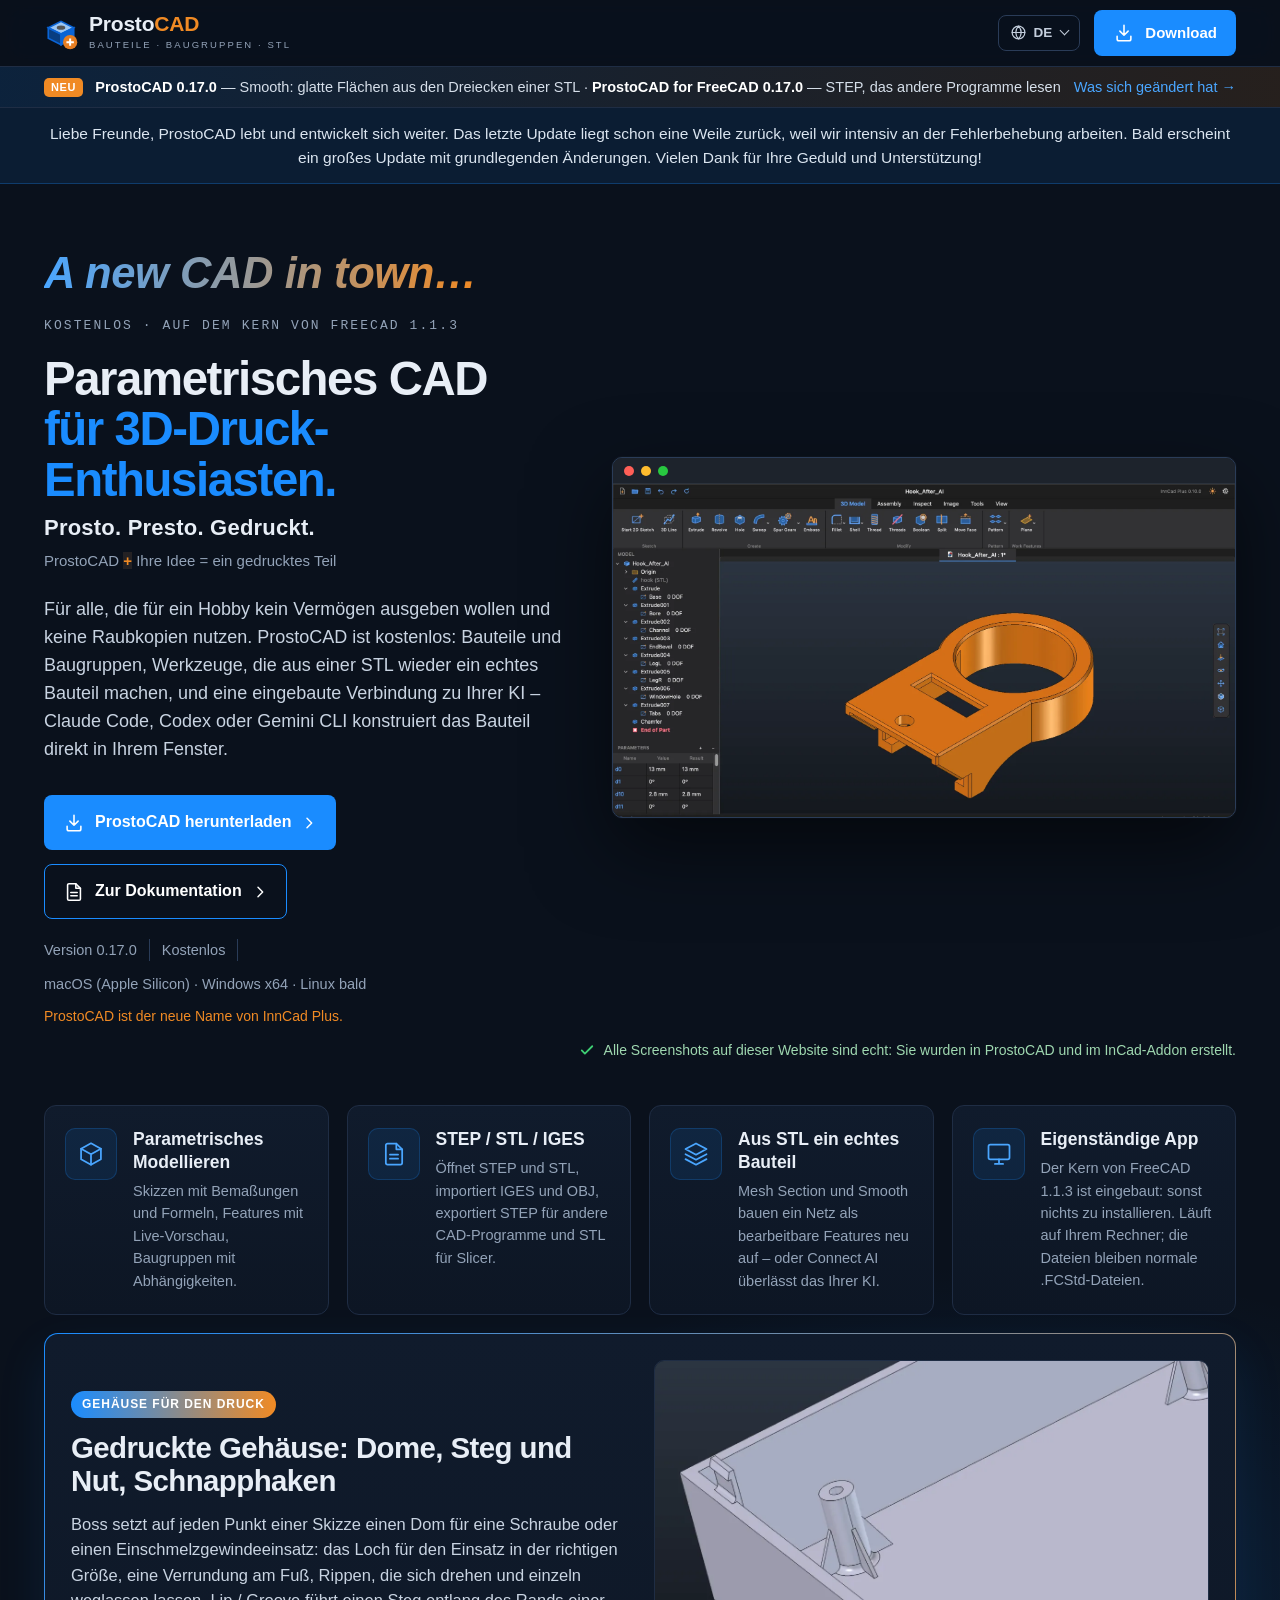
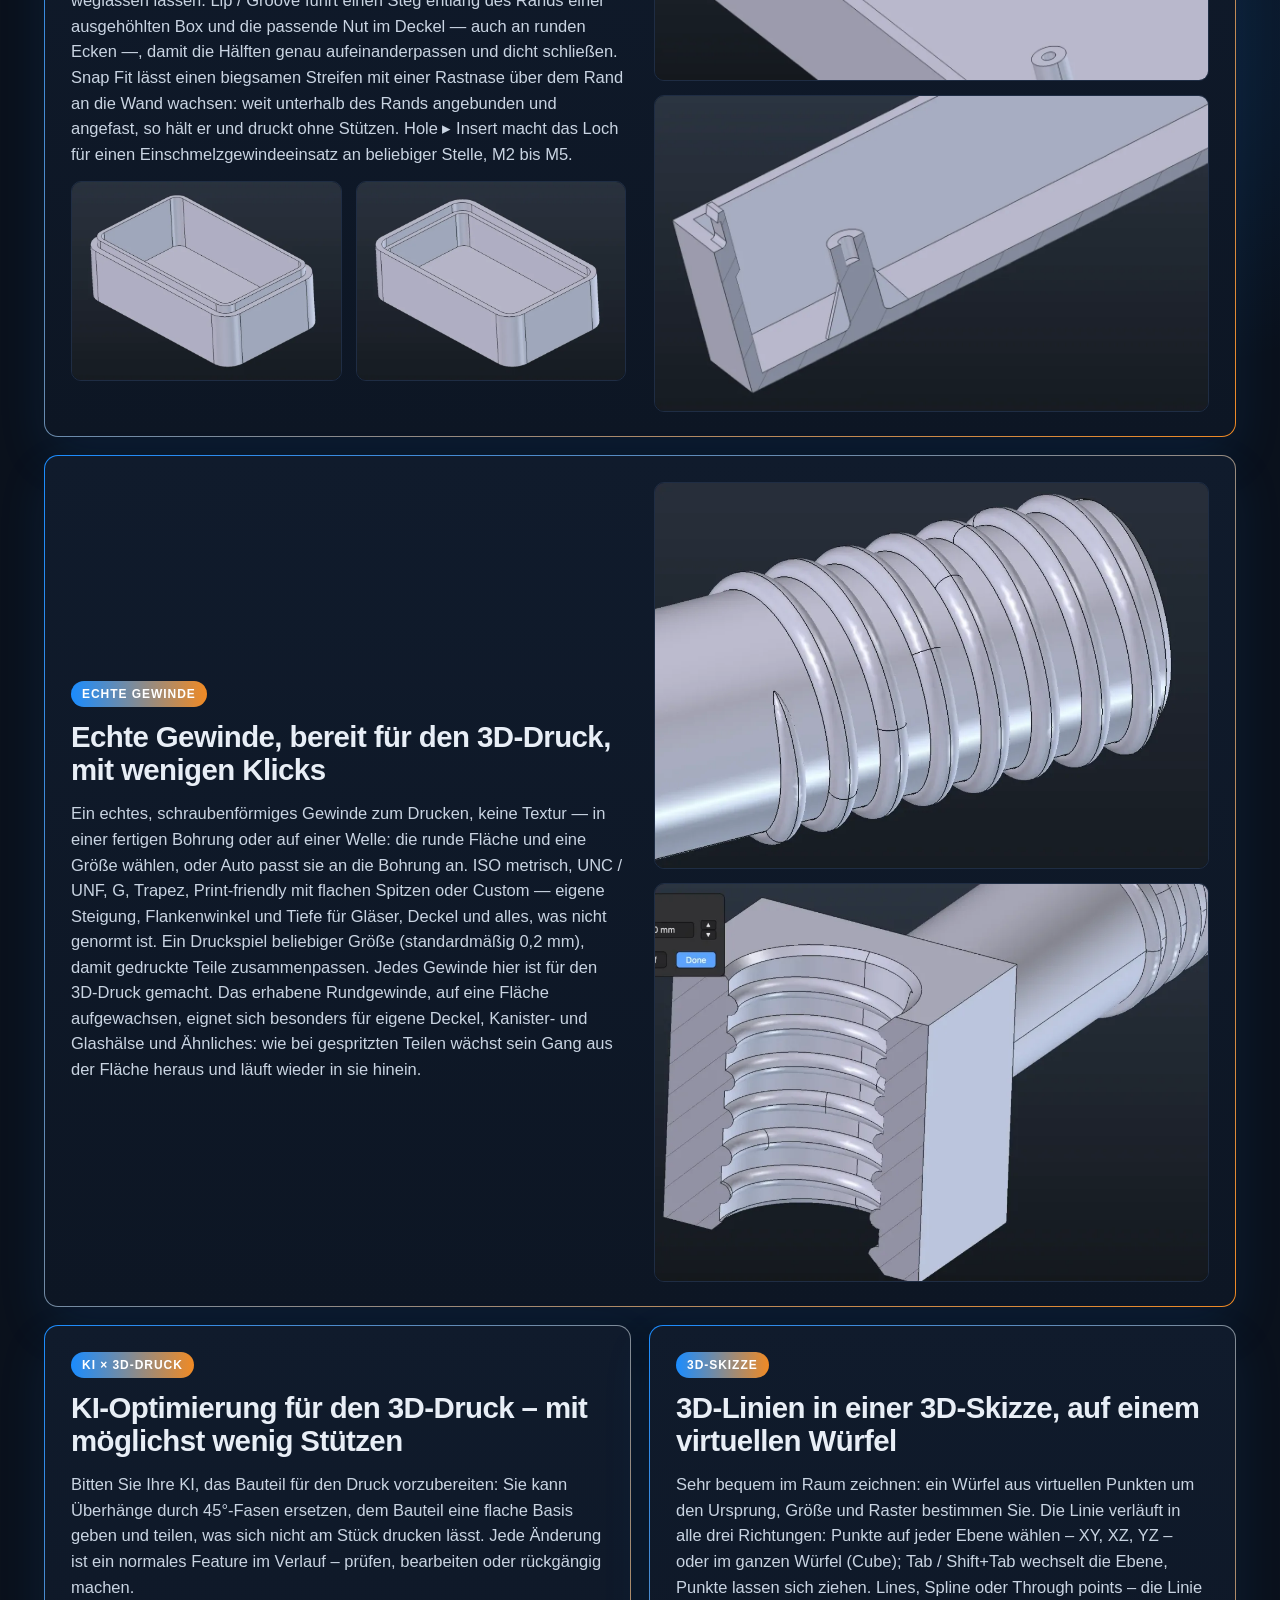
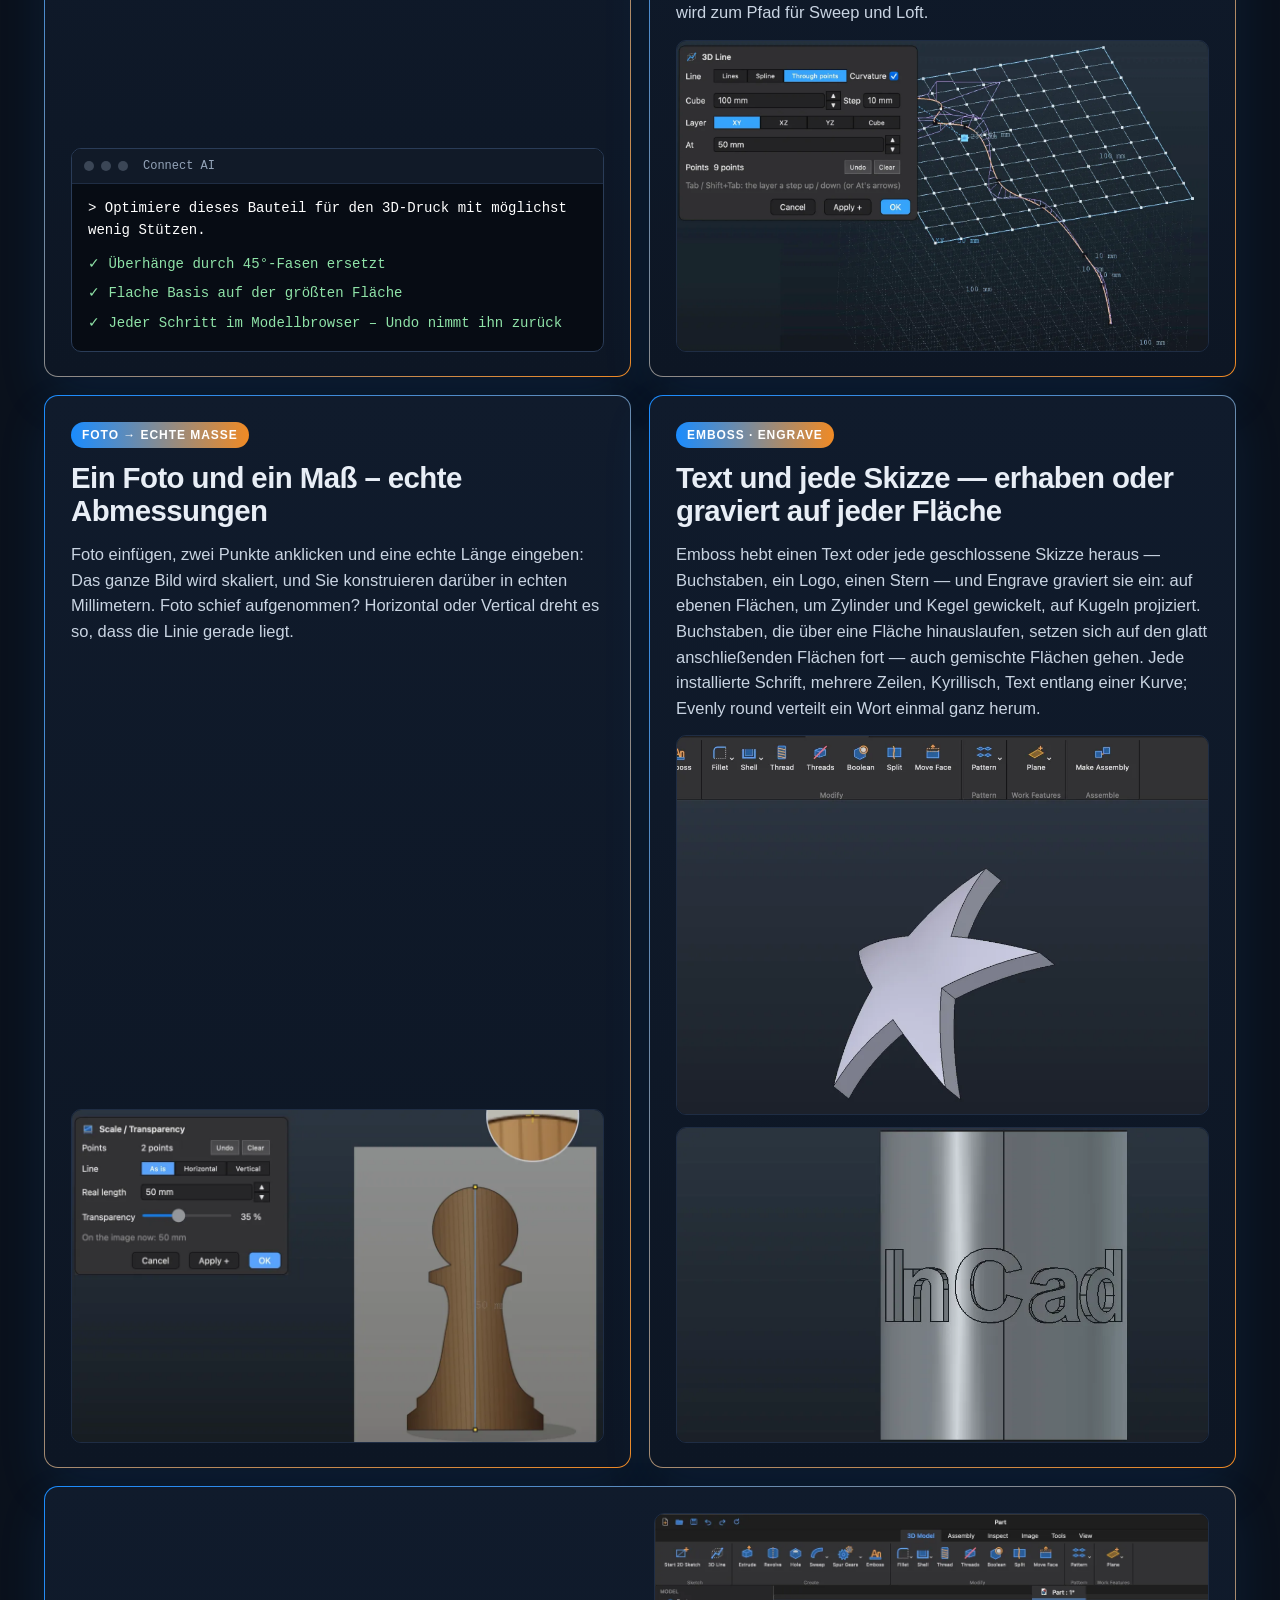
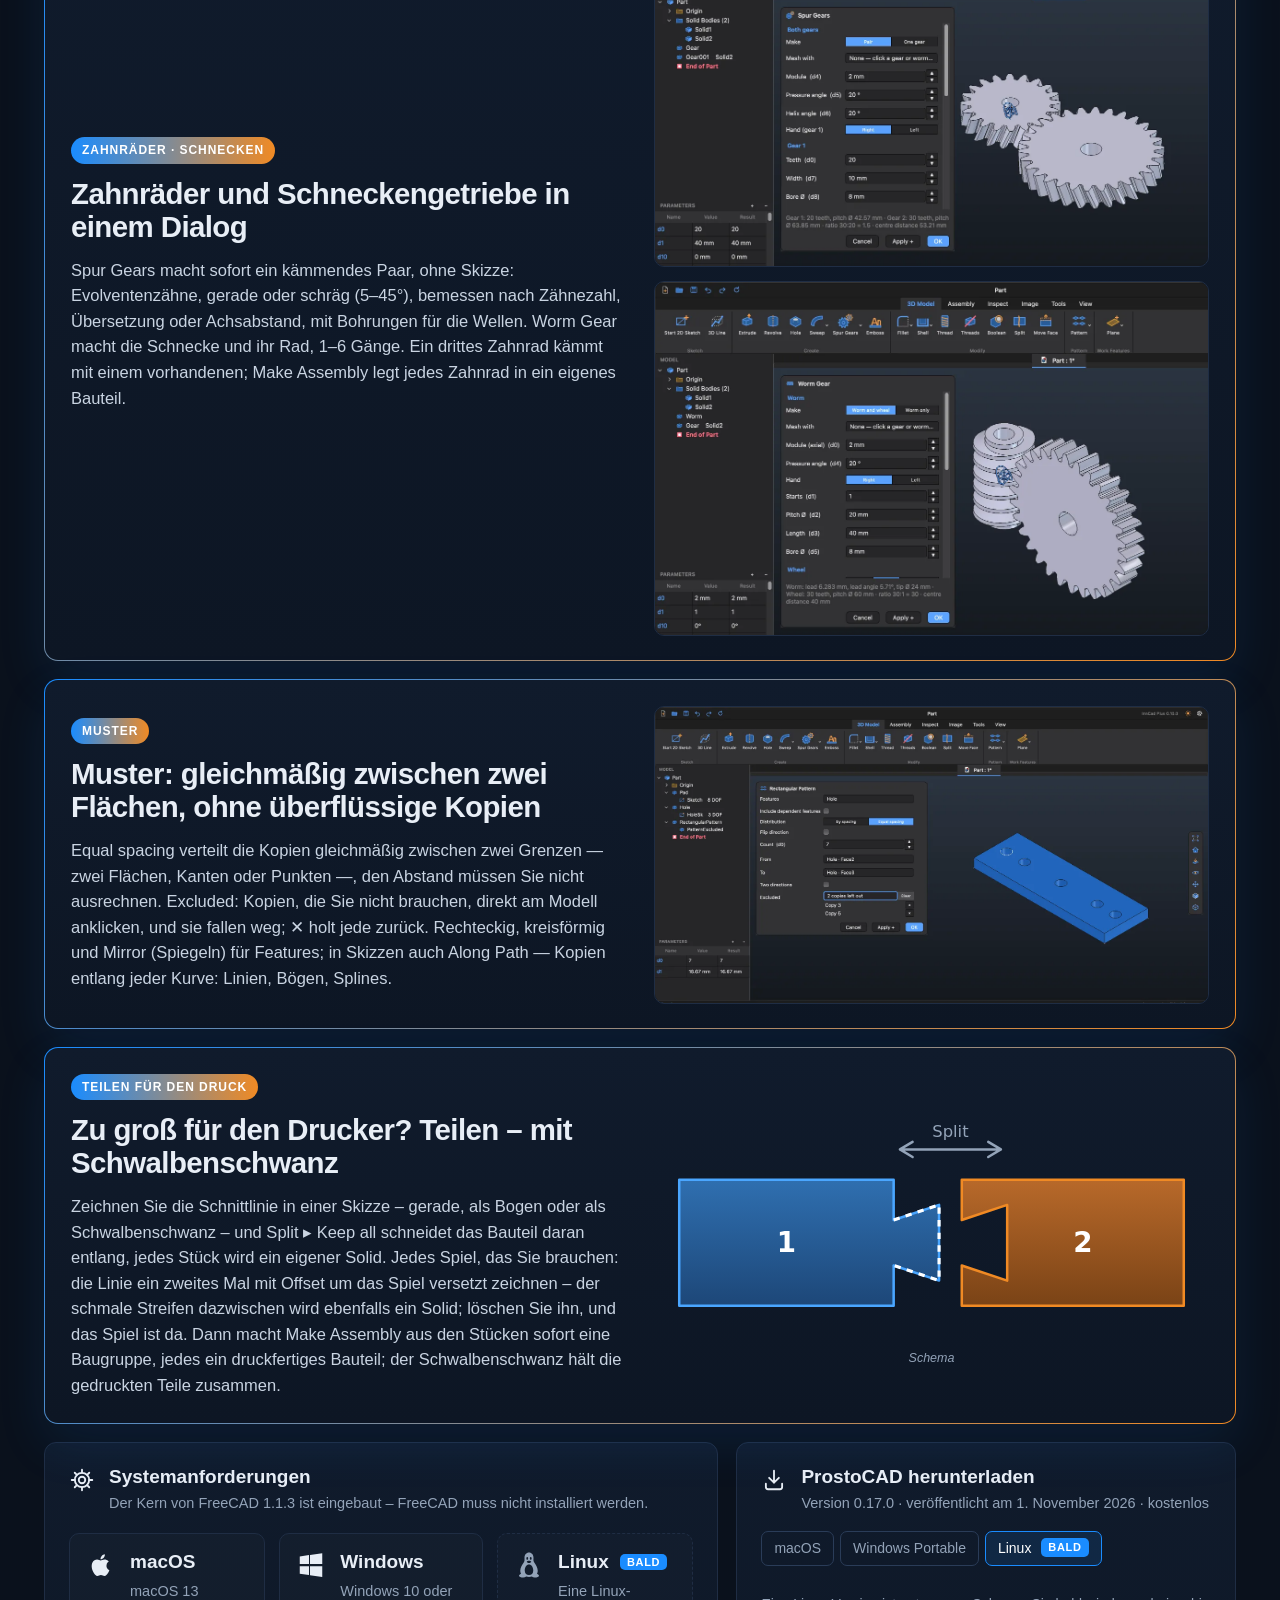
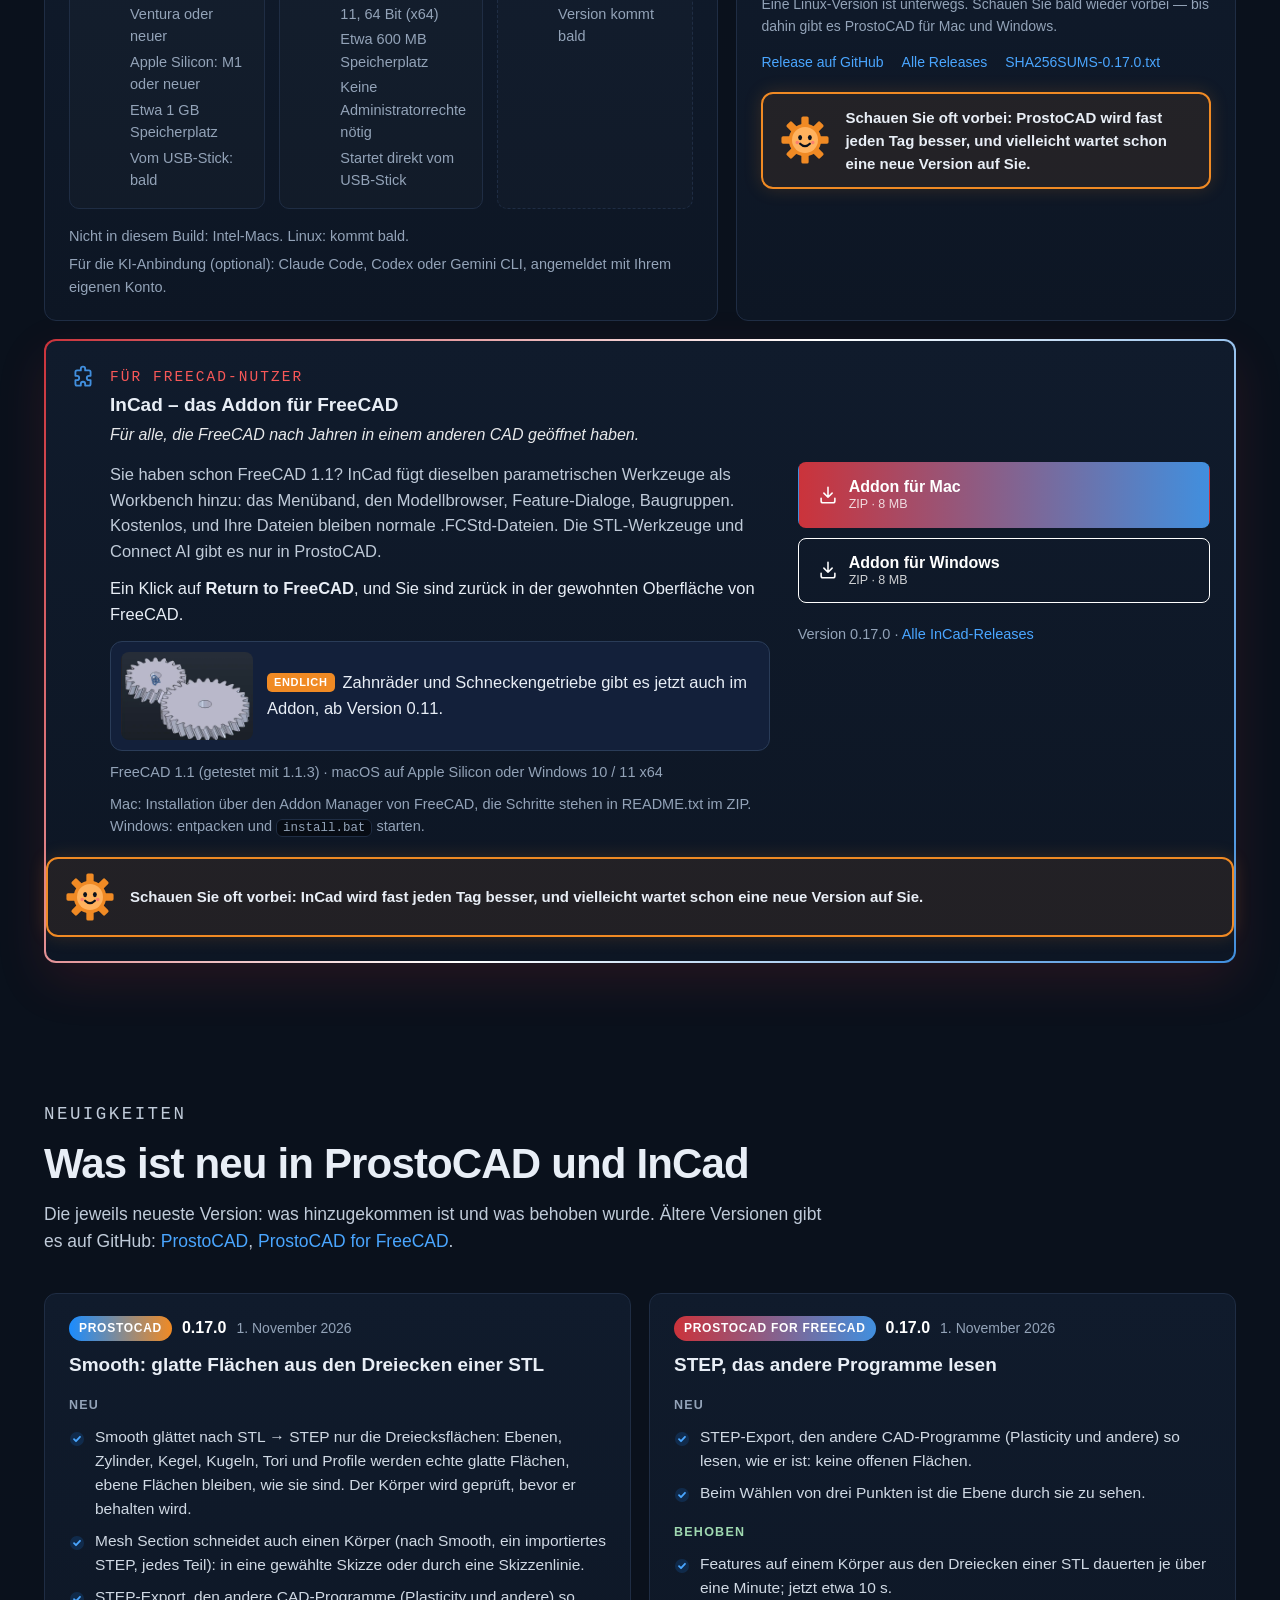
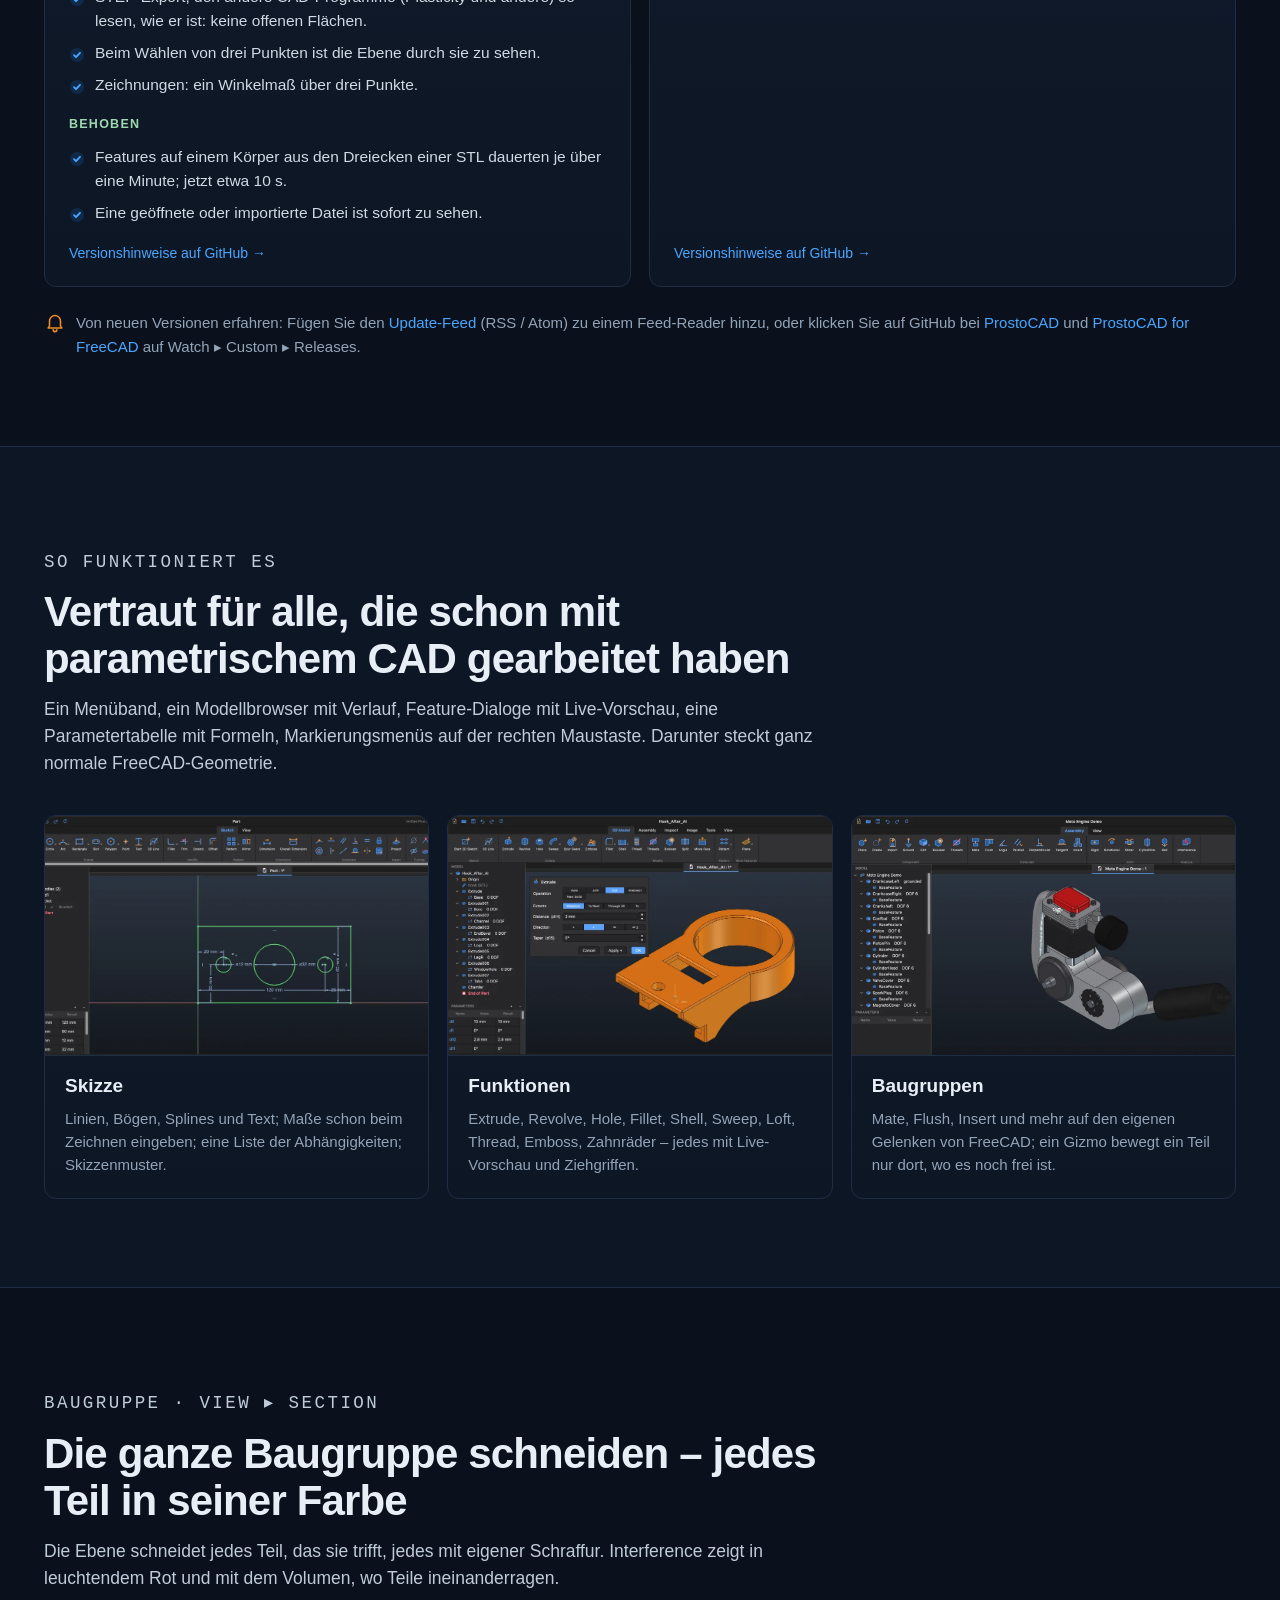
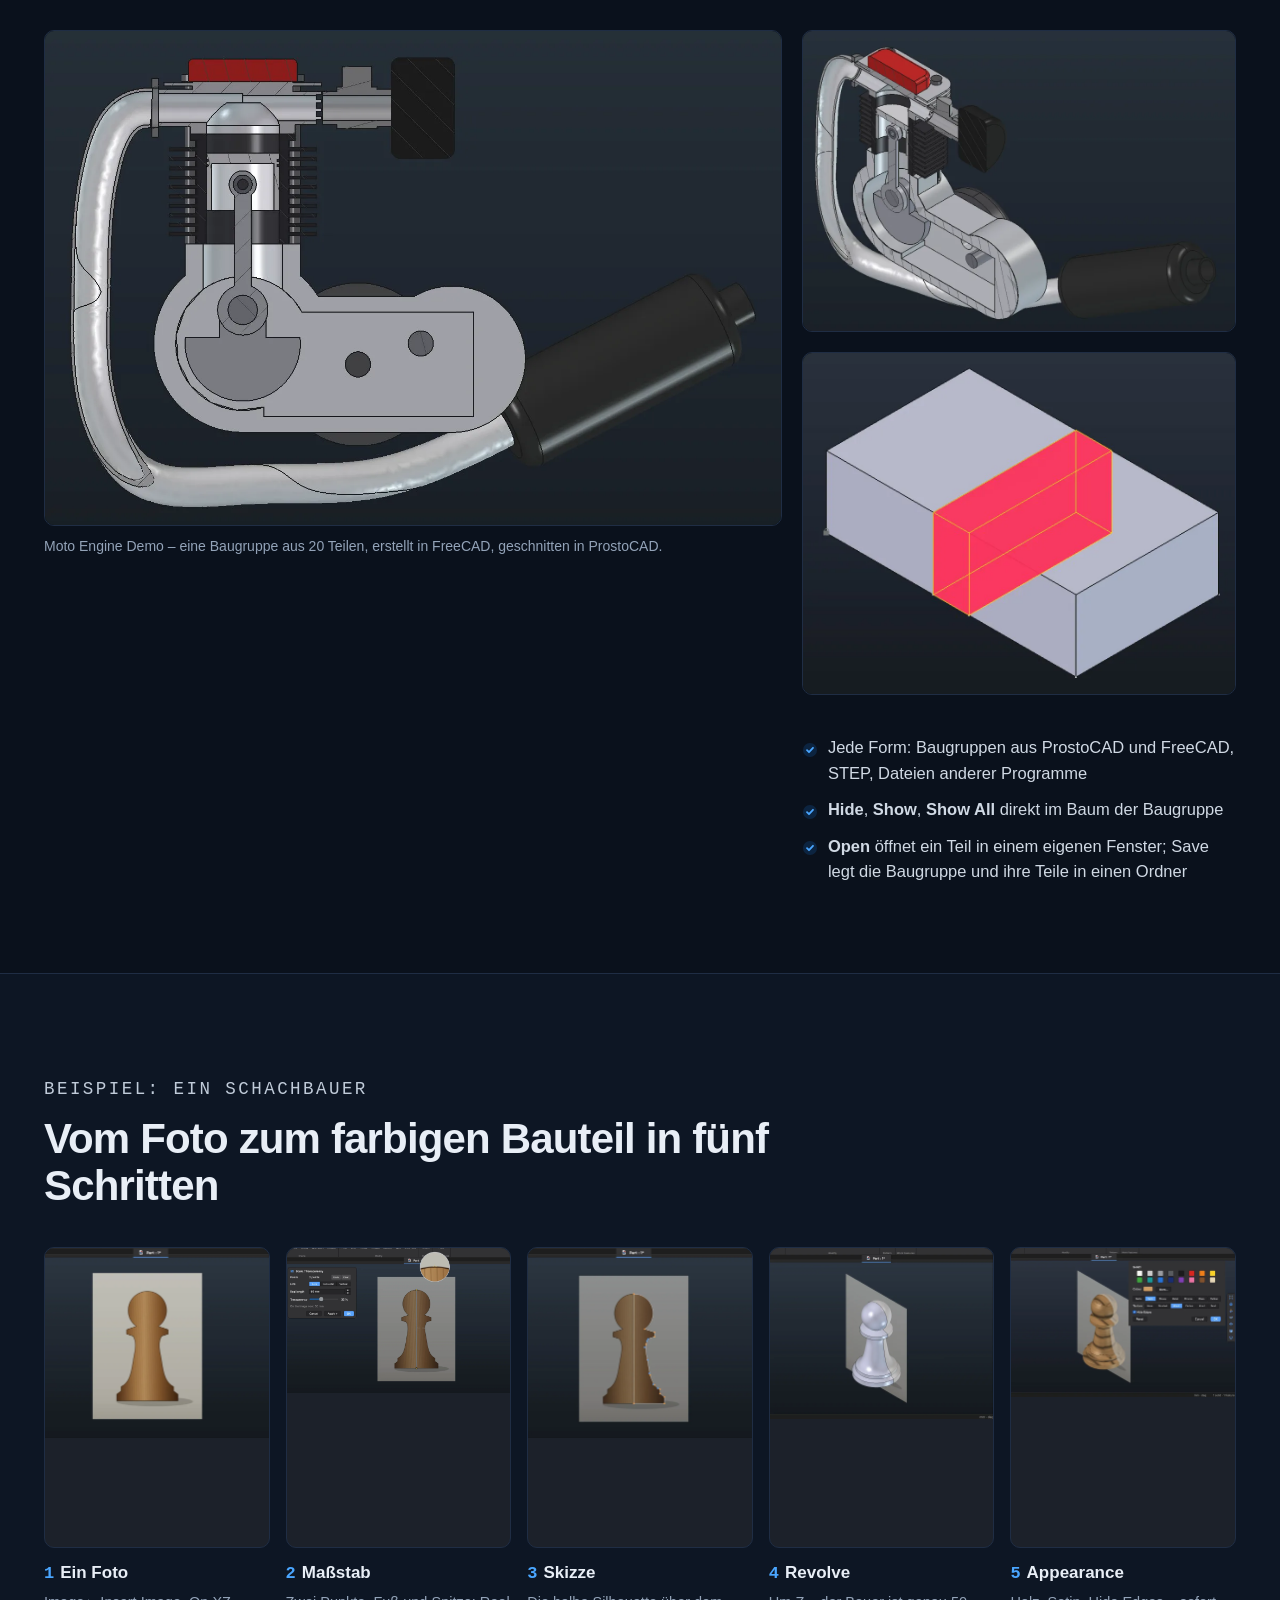
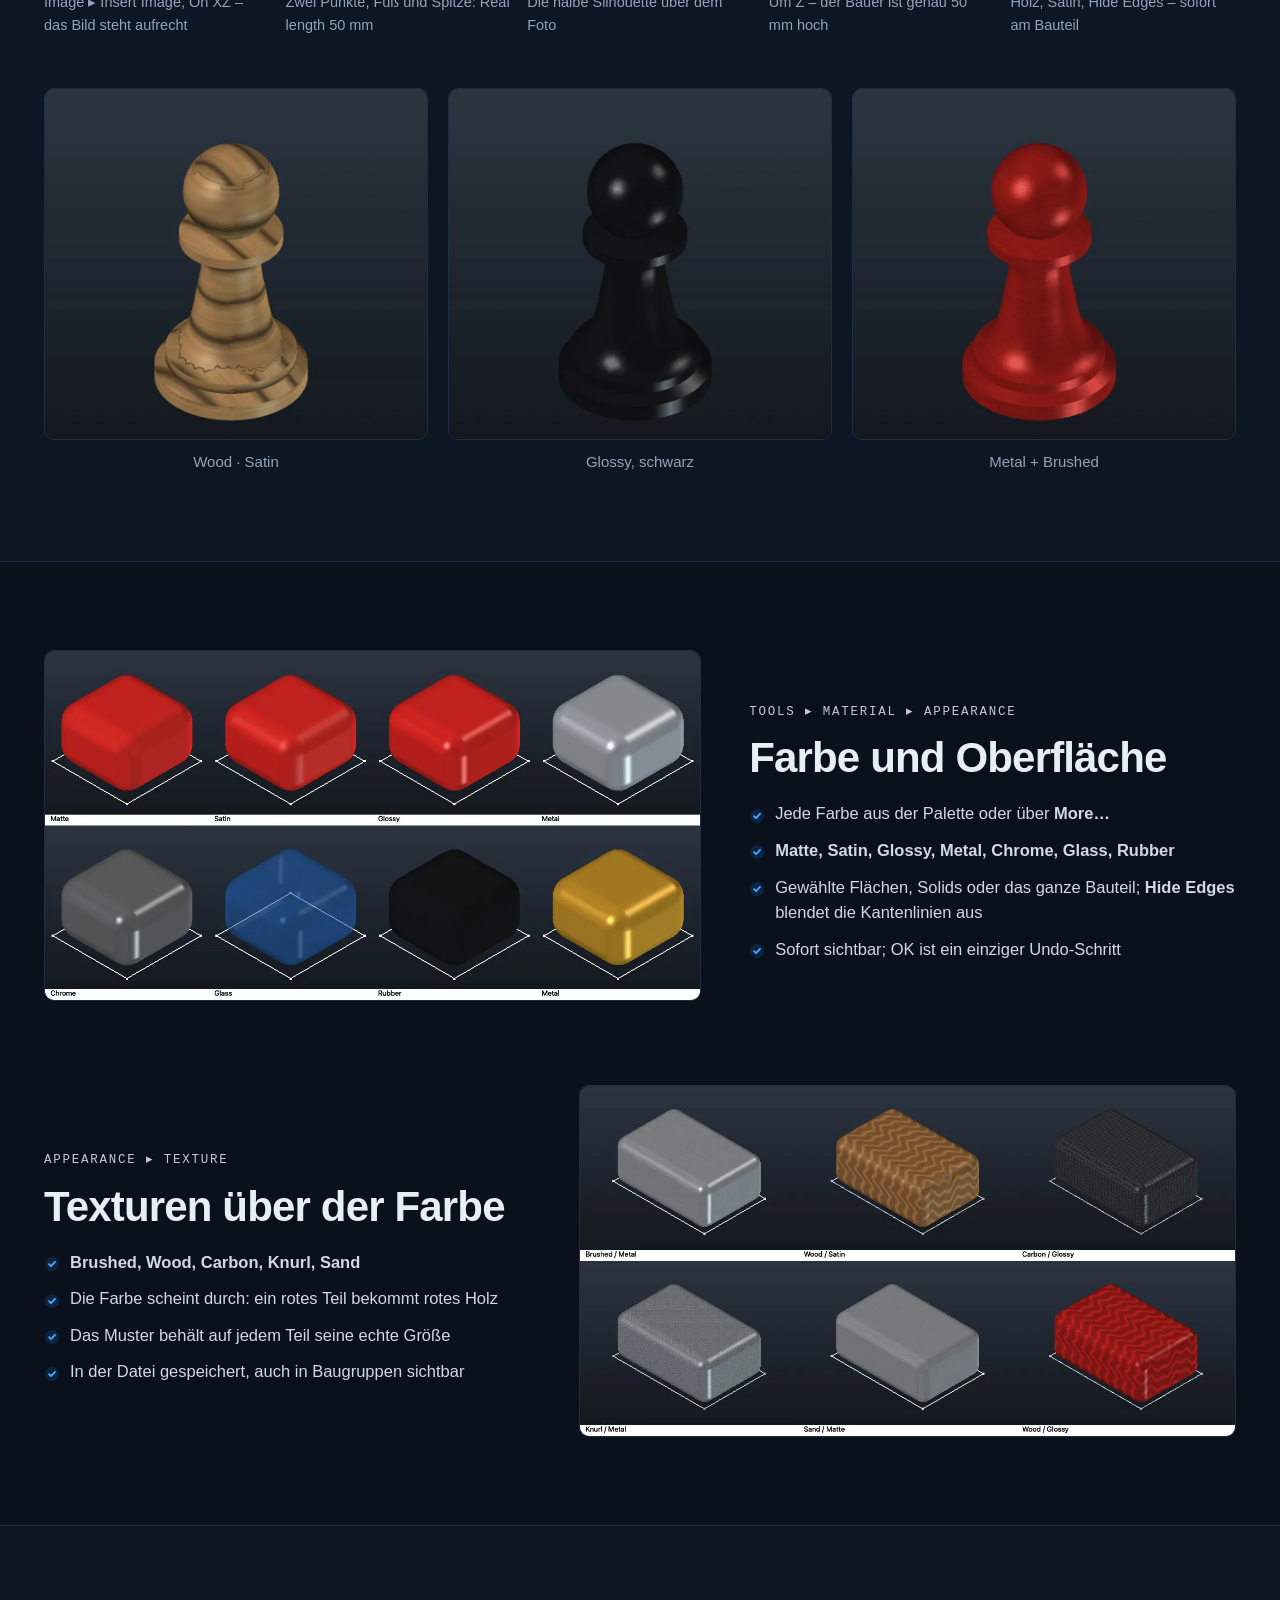
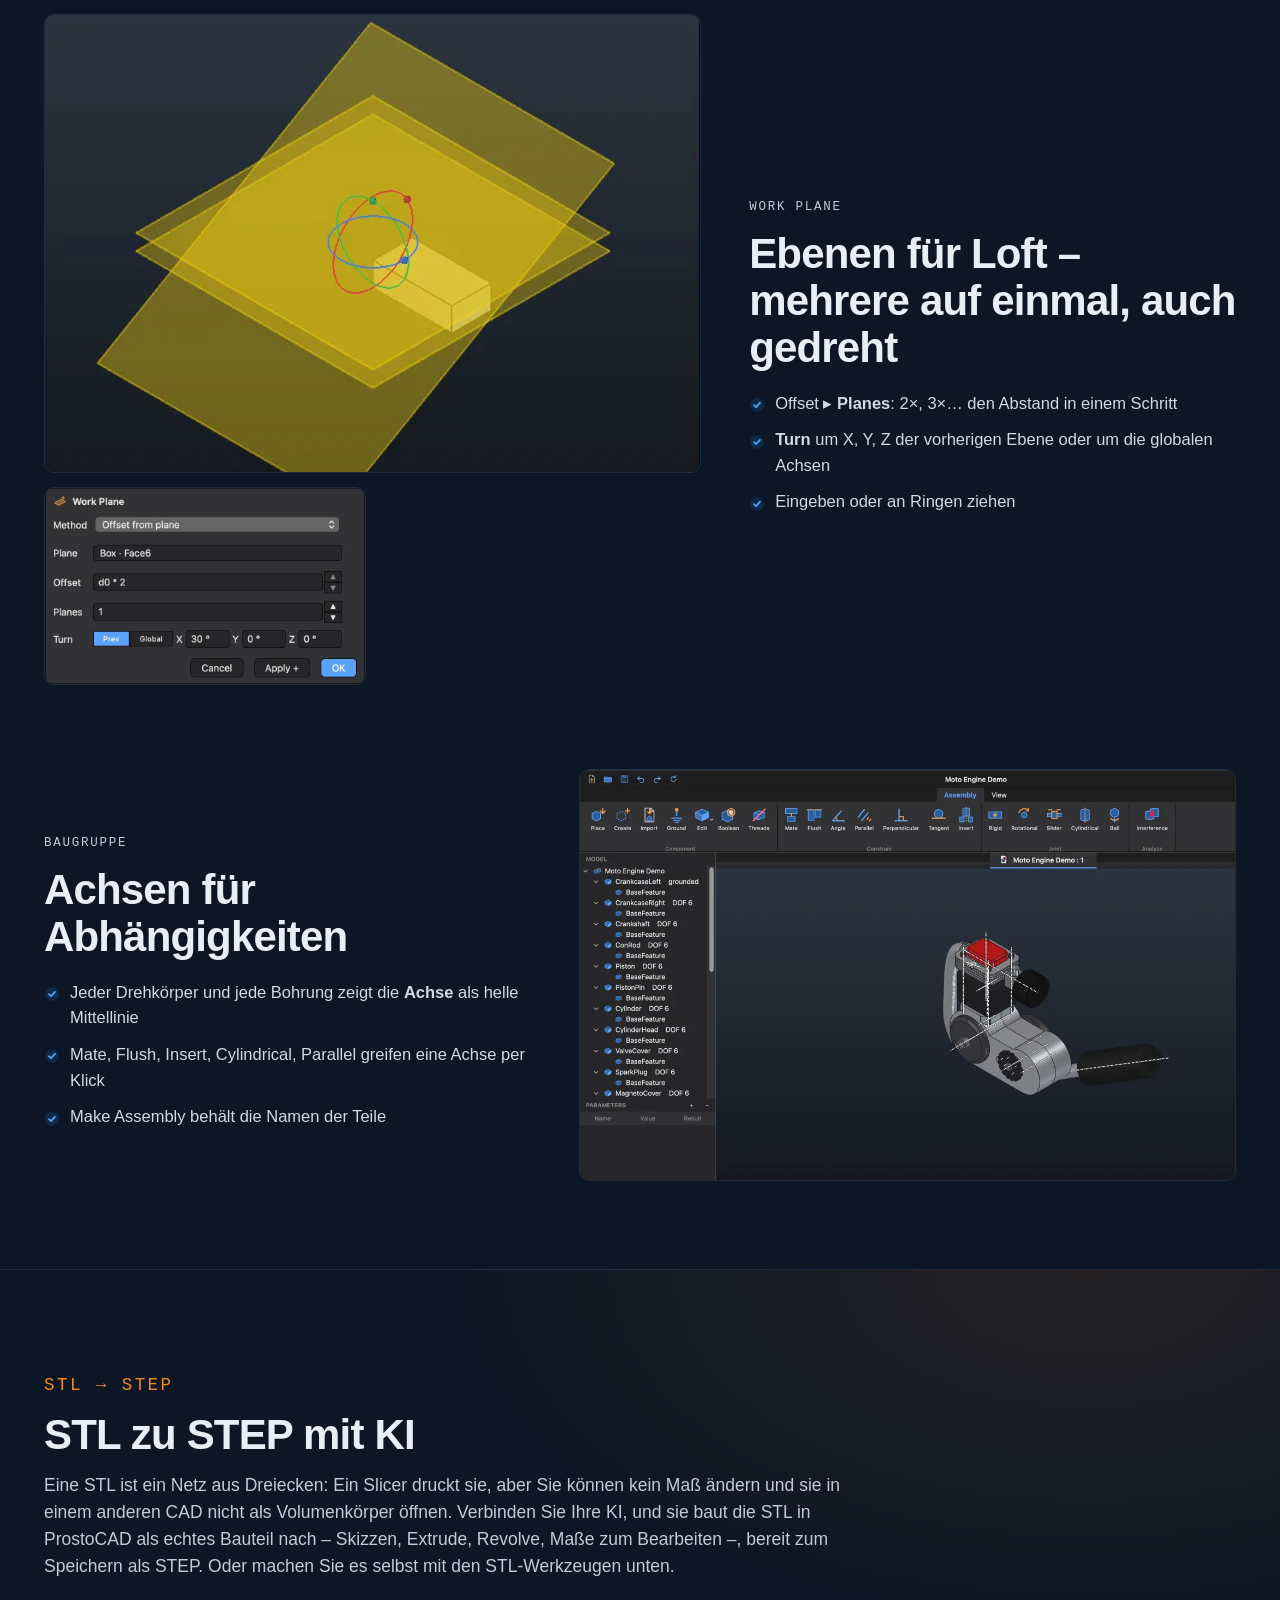
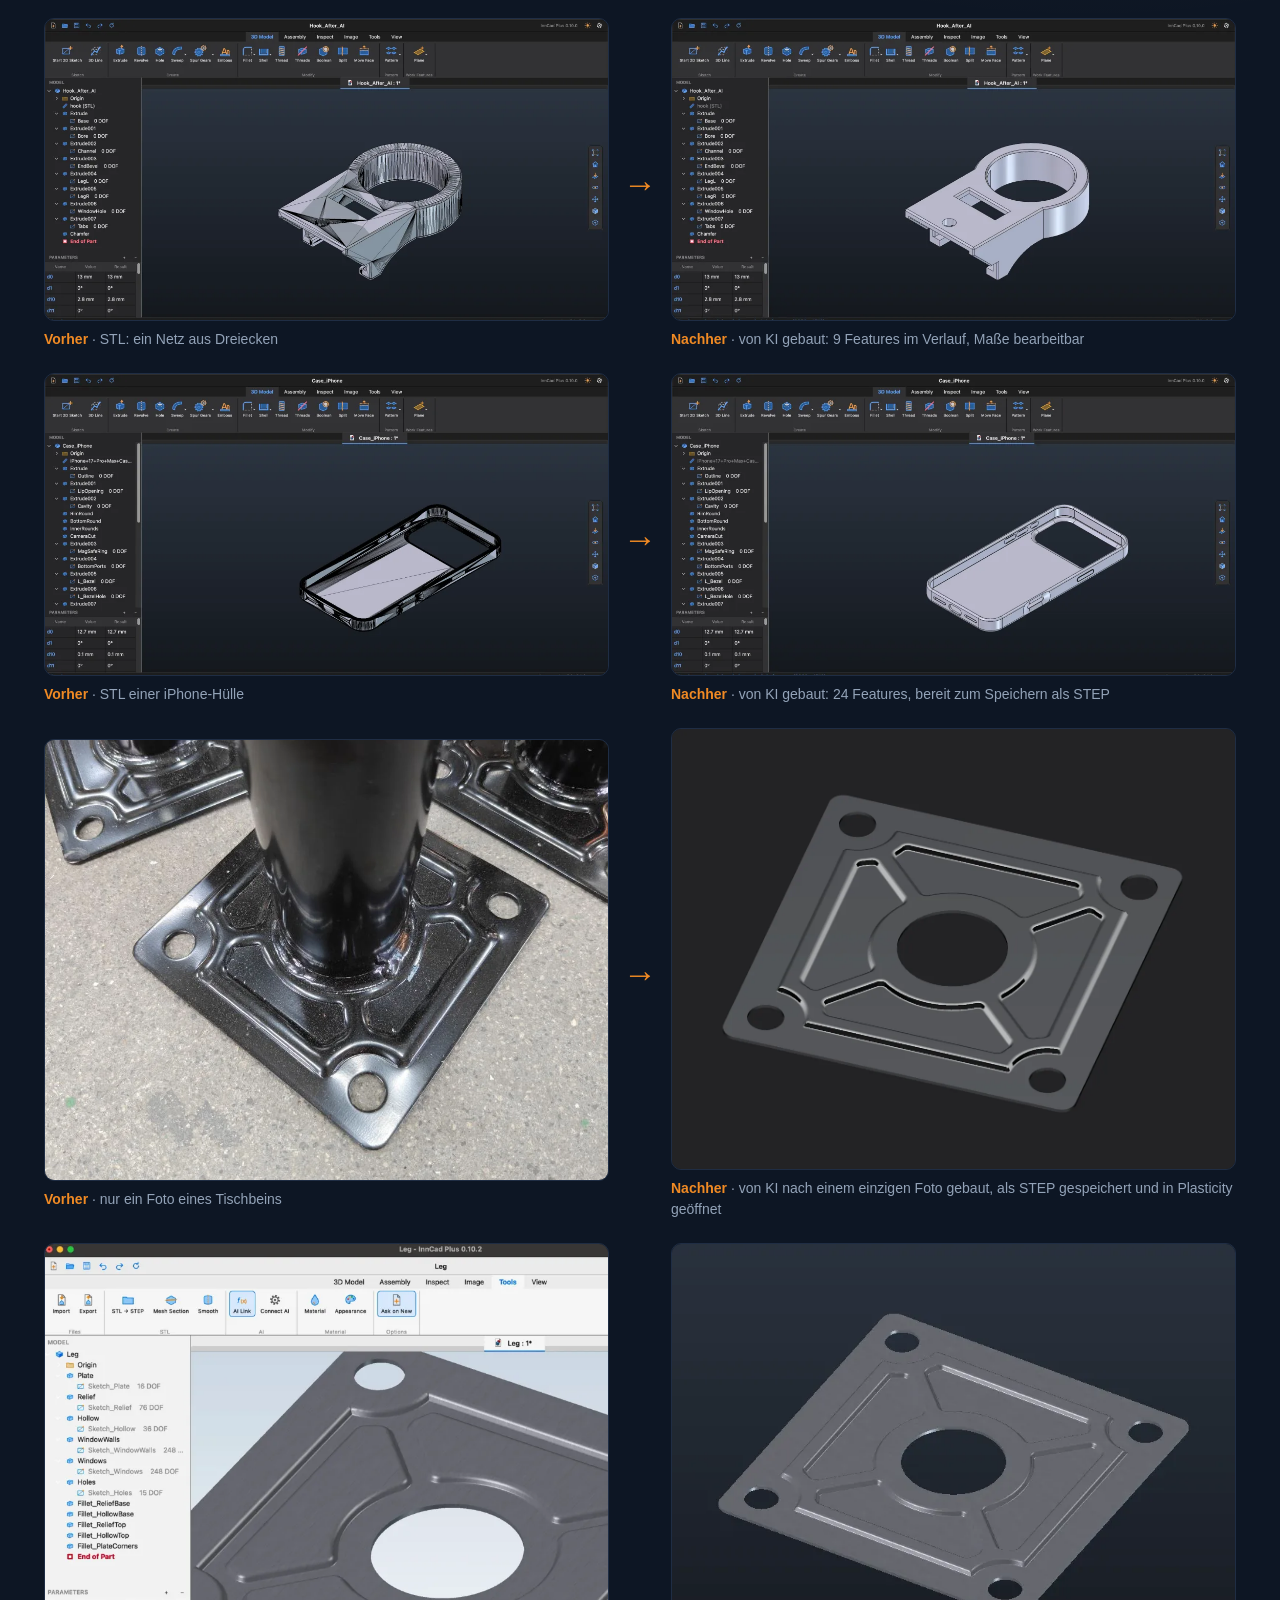
==== commit 9aee9832: "A word to the people: the project is alive, a big update is coming (5 languages) Co-Authored-By: Cla" ====
--- a/de/index.html
+++ b/de/index.html
@@ -22,7 +22,7 @@
 <meta property="og:image" content="https://prostocad.com/og.jpg">
 <meta name="twitter:card" content="summary_large_image">
 <link rel="icon" href="../icon.svg" type="image/svg+xml">
-<link rel="stylesheet" href="../style.css?v=d6683cf0">
+<link rel="stylesheet" href="../style.css?v=0b33e1be">
 <script>document.documentElement.classList.add("js")</script>
 <script data-goatcounter="https://prostocad.goatcounter.com/count" async src="//gc.zgo.at/count.js"></script>
 </head>
@@ -44,6 +44,7 @@
   </div>
 </div></header>
 <div class="newsbar"><div class="wrap"><a href="#updates"><span class="tag-new">Neu</span><span class="what"><b>ProstoCAD 0.17.0</b> — Smooth: glatte Flächen aus den Dreiecken einer STL · <b>ProstoCAD for FreeCAD 0.17.0</b> — STEP, das andere Programme lesen</span><span class="go">Was sich geändert hat →</span></a></div></div>
+<div class="notice"><div class="wrap"><p>Liebe Freunde, ProstoCAD lebt und entwickelt sich weiter. Das letzte Update liegt schon eine Weile zurück, weil wir intensiv an der Fehlerbehebung arbeiten. Bald erscheint ein großes Update mit grundlegenden Änderungen. Vielen Dank für Ihre Geduld und Unterstützung!</p></div></div>
 
 <main id="top">
 <div class="hero"><div class="wrap">
@@ -612,6 +613,6 @@
 </div></footer>
 
 <dialog id="lb"><img alt=""></dialog>
-<script src="../app.js?v=d6683cf0" defer></script>
+<script src="../app.js?v=0b33e1be" defer></script>
 </body>
 </html>
--- a/style.css
+++ b/style.css
@@ -456,3 +456,7 @@
 .hero .equation { margin: 4px 0 0; font-size: 15px; color: var(--muted); }
 .hero .equation .plus { color: var(--orange); font-weight: 800; }
 .hero .renamed { margin: 10px 0 0; font-size: 14px; color: var(--orange); }
+
+/* a word to the people, under the header */
+.notice { background: rgba(26, 140, 255, 0.10); border-bottom: 1px solid rgba(26, 140, 255, 0.28); }
+.notice p { margin: 0; padding: 14px 0; text-align: center; font-size: 15.5px; line-height: 1.5; color: #dbe5f0; }
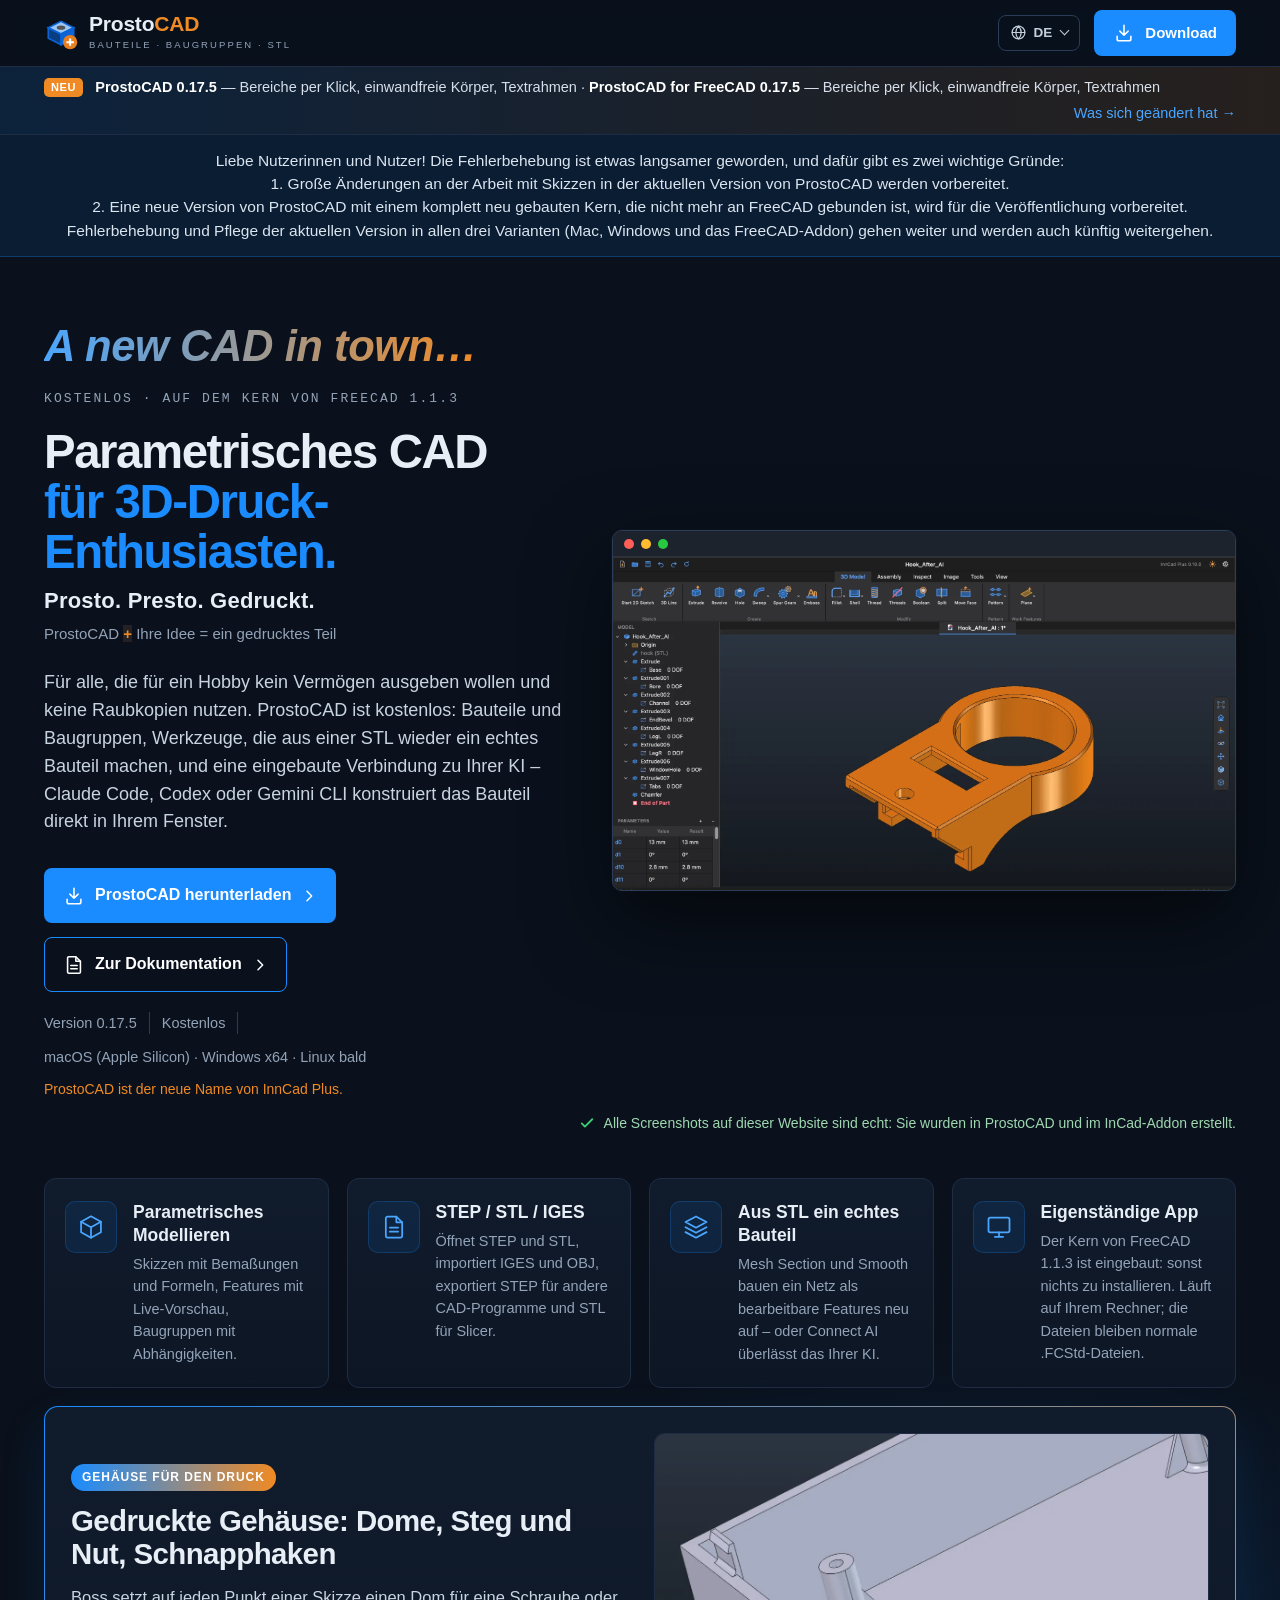
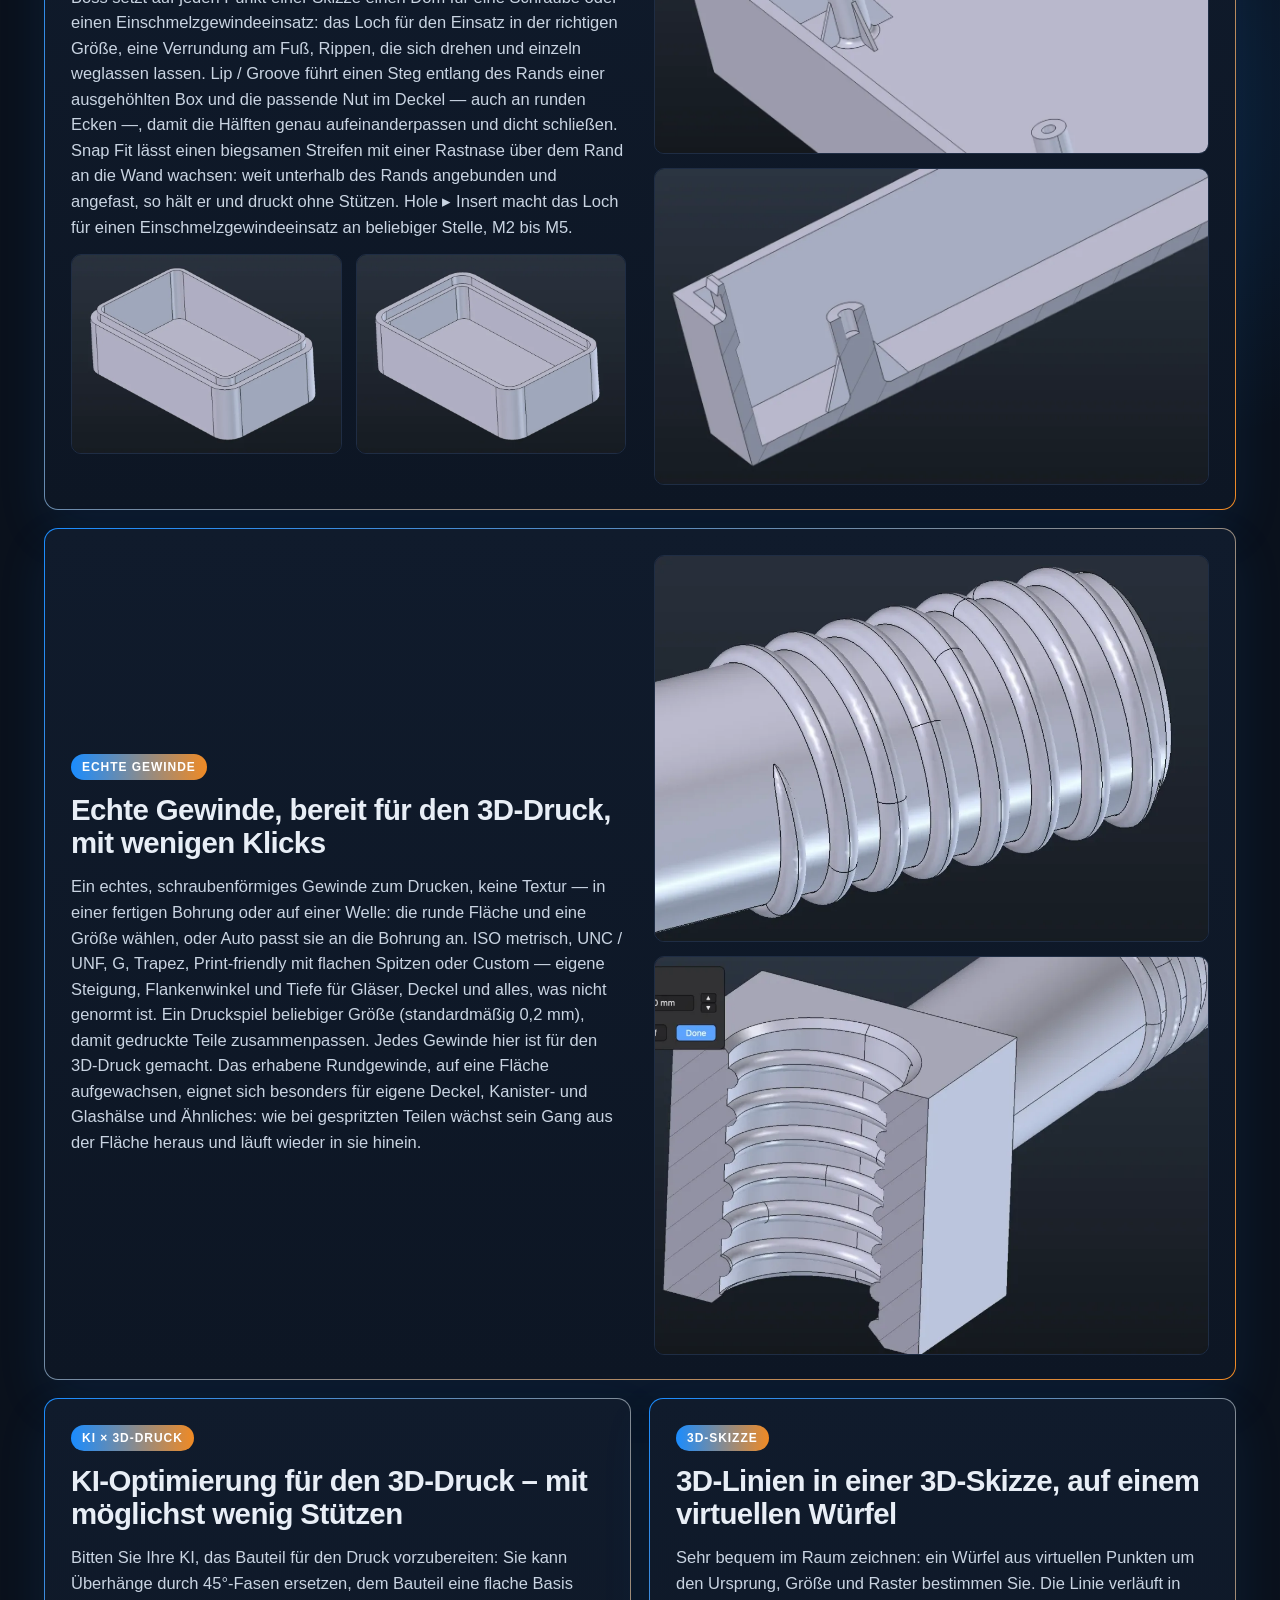
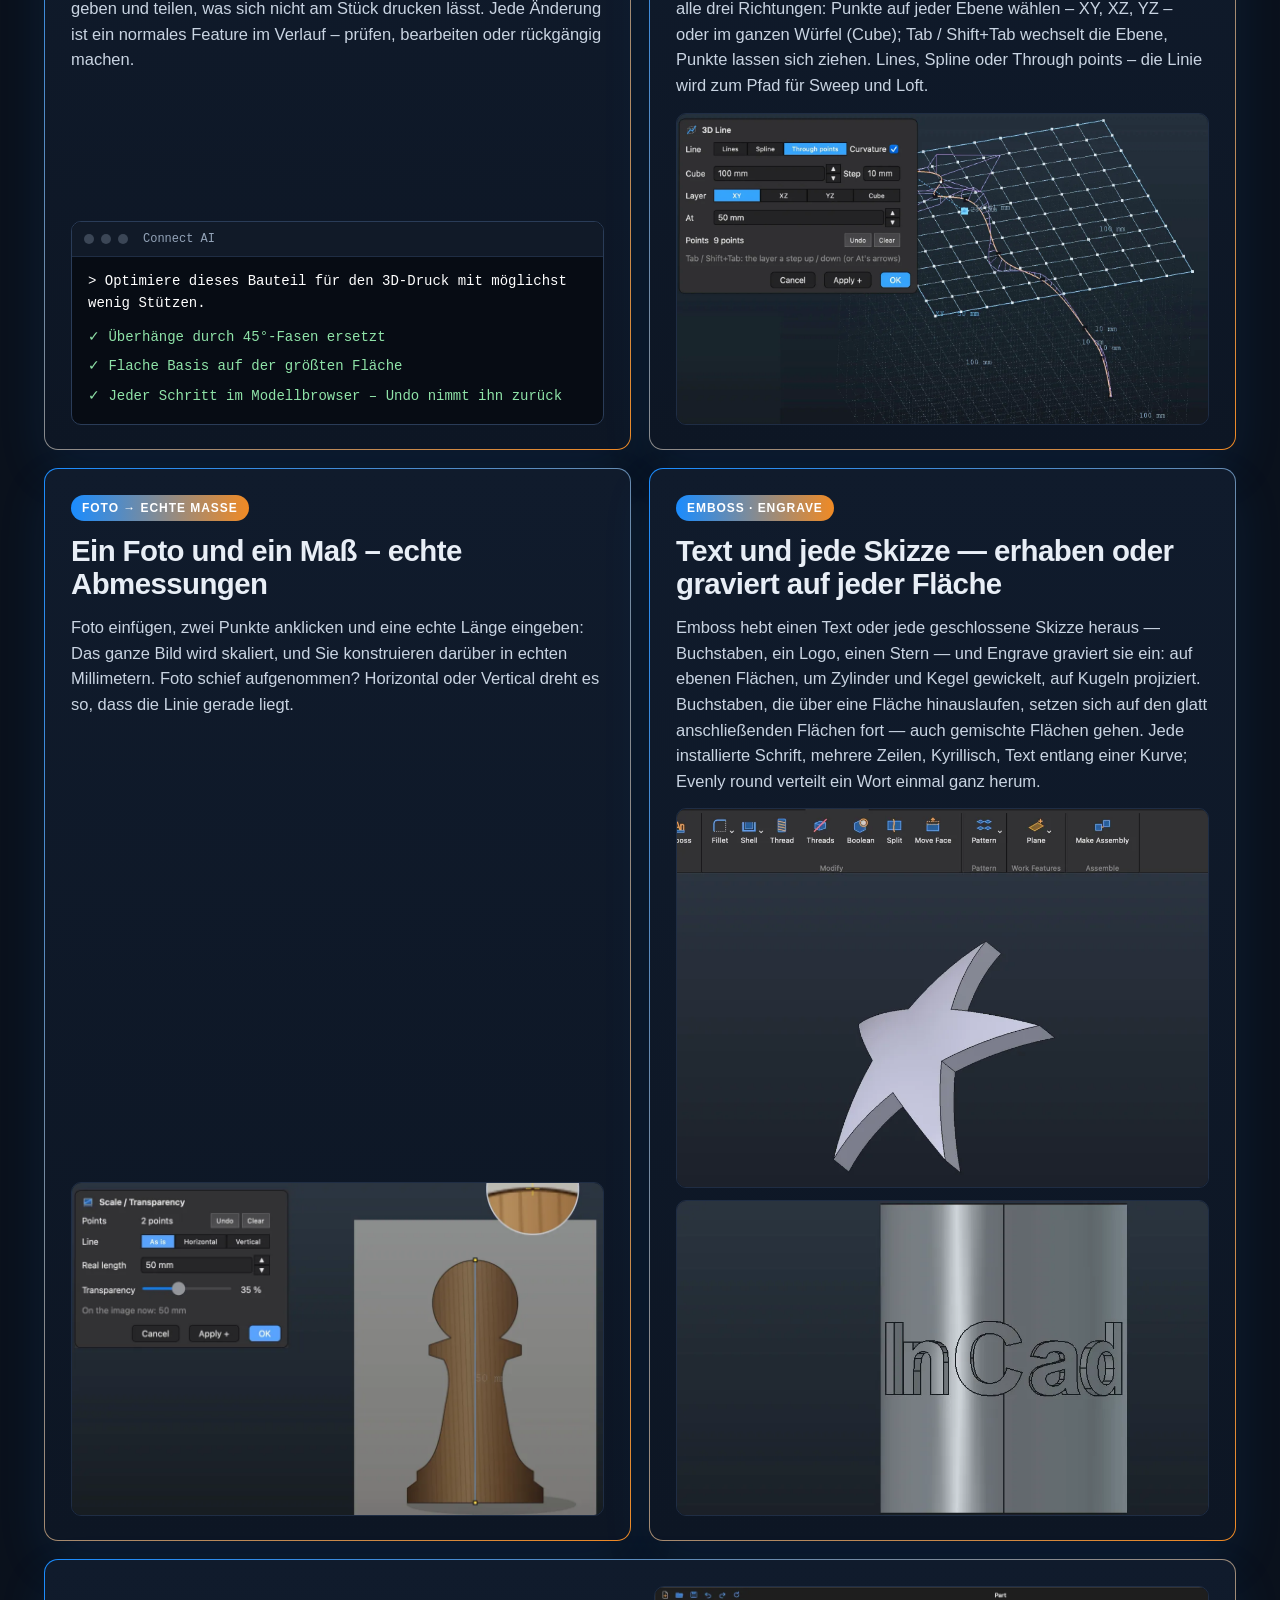
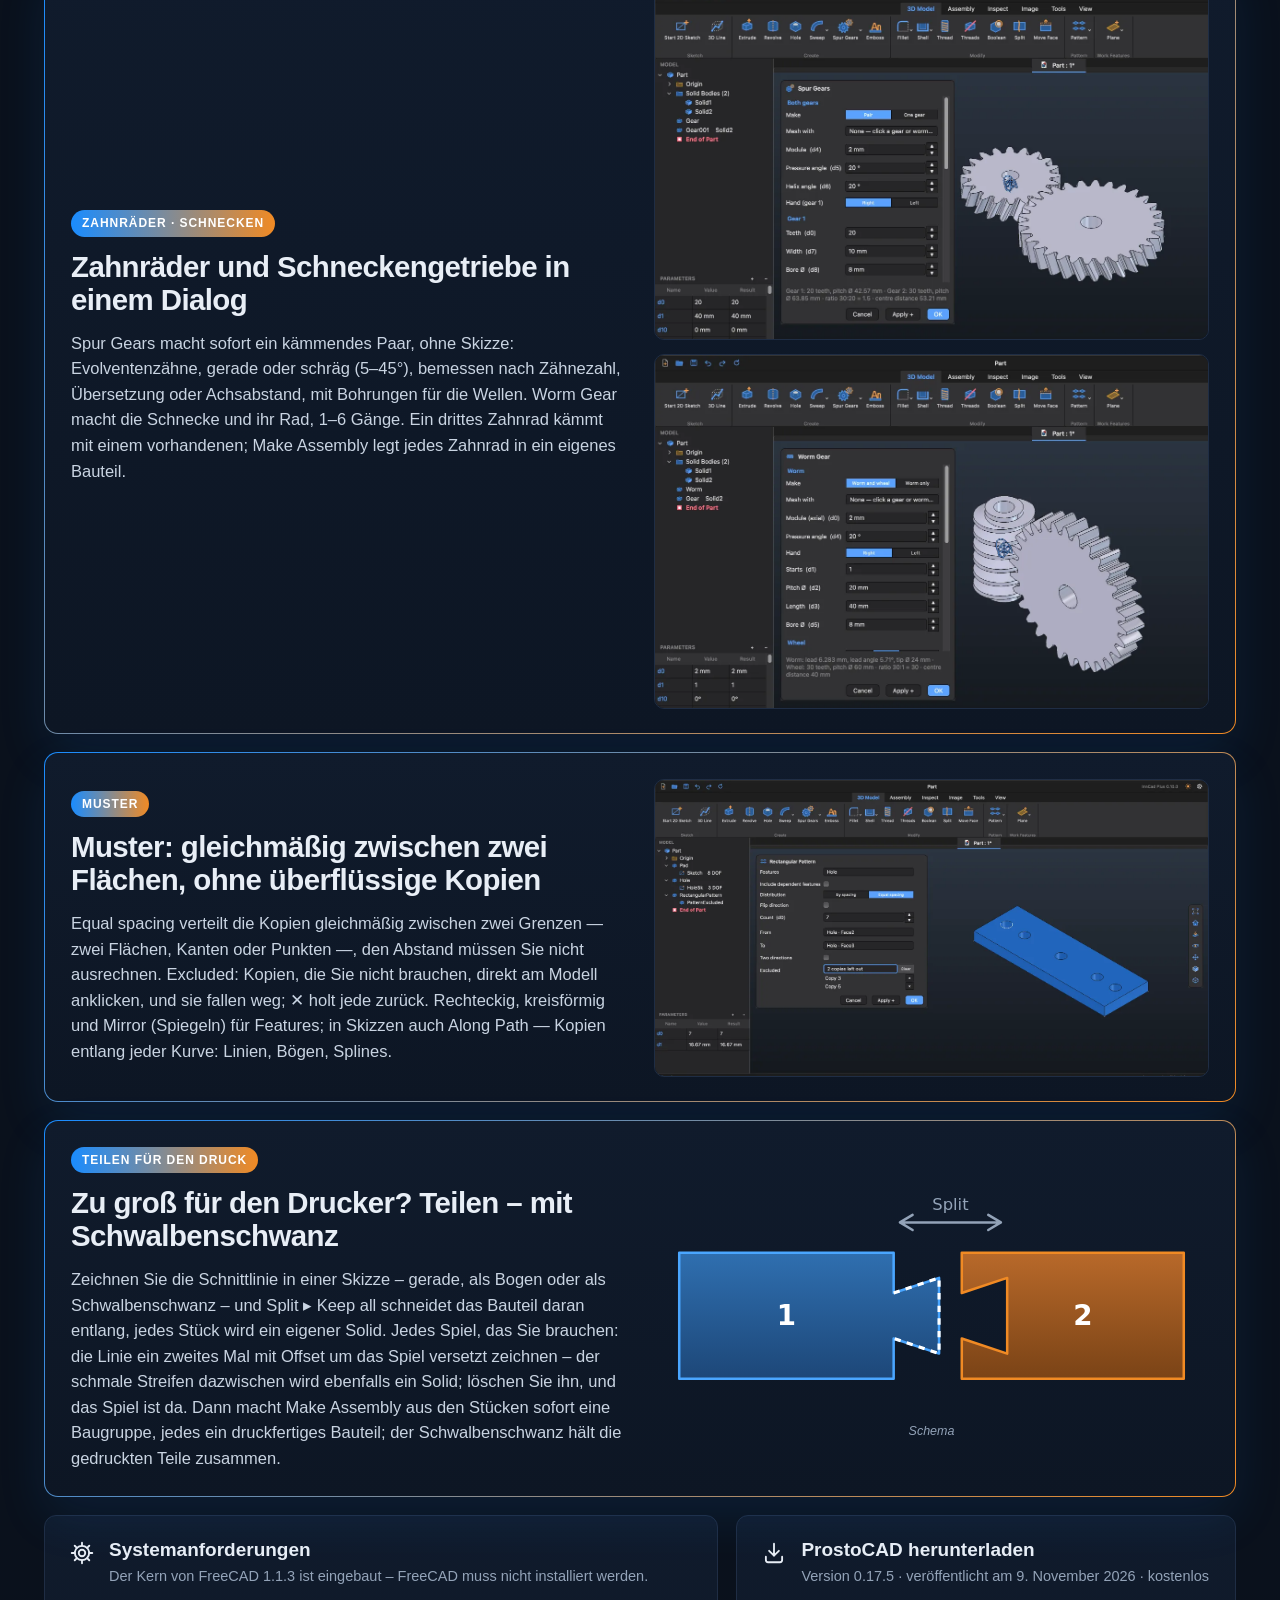
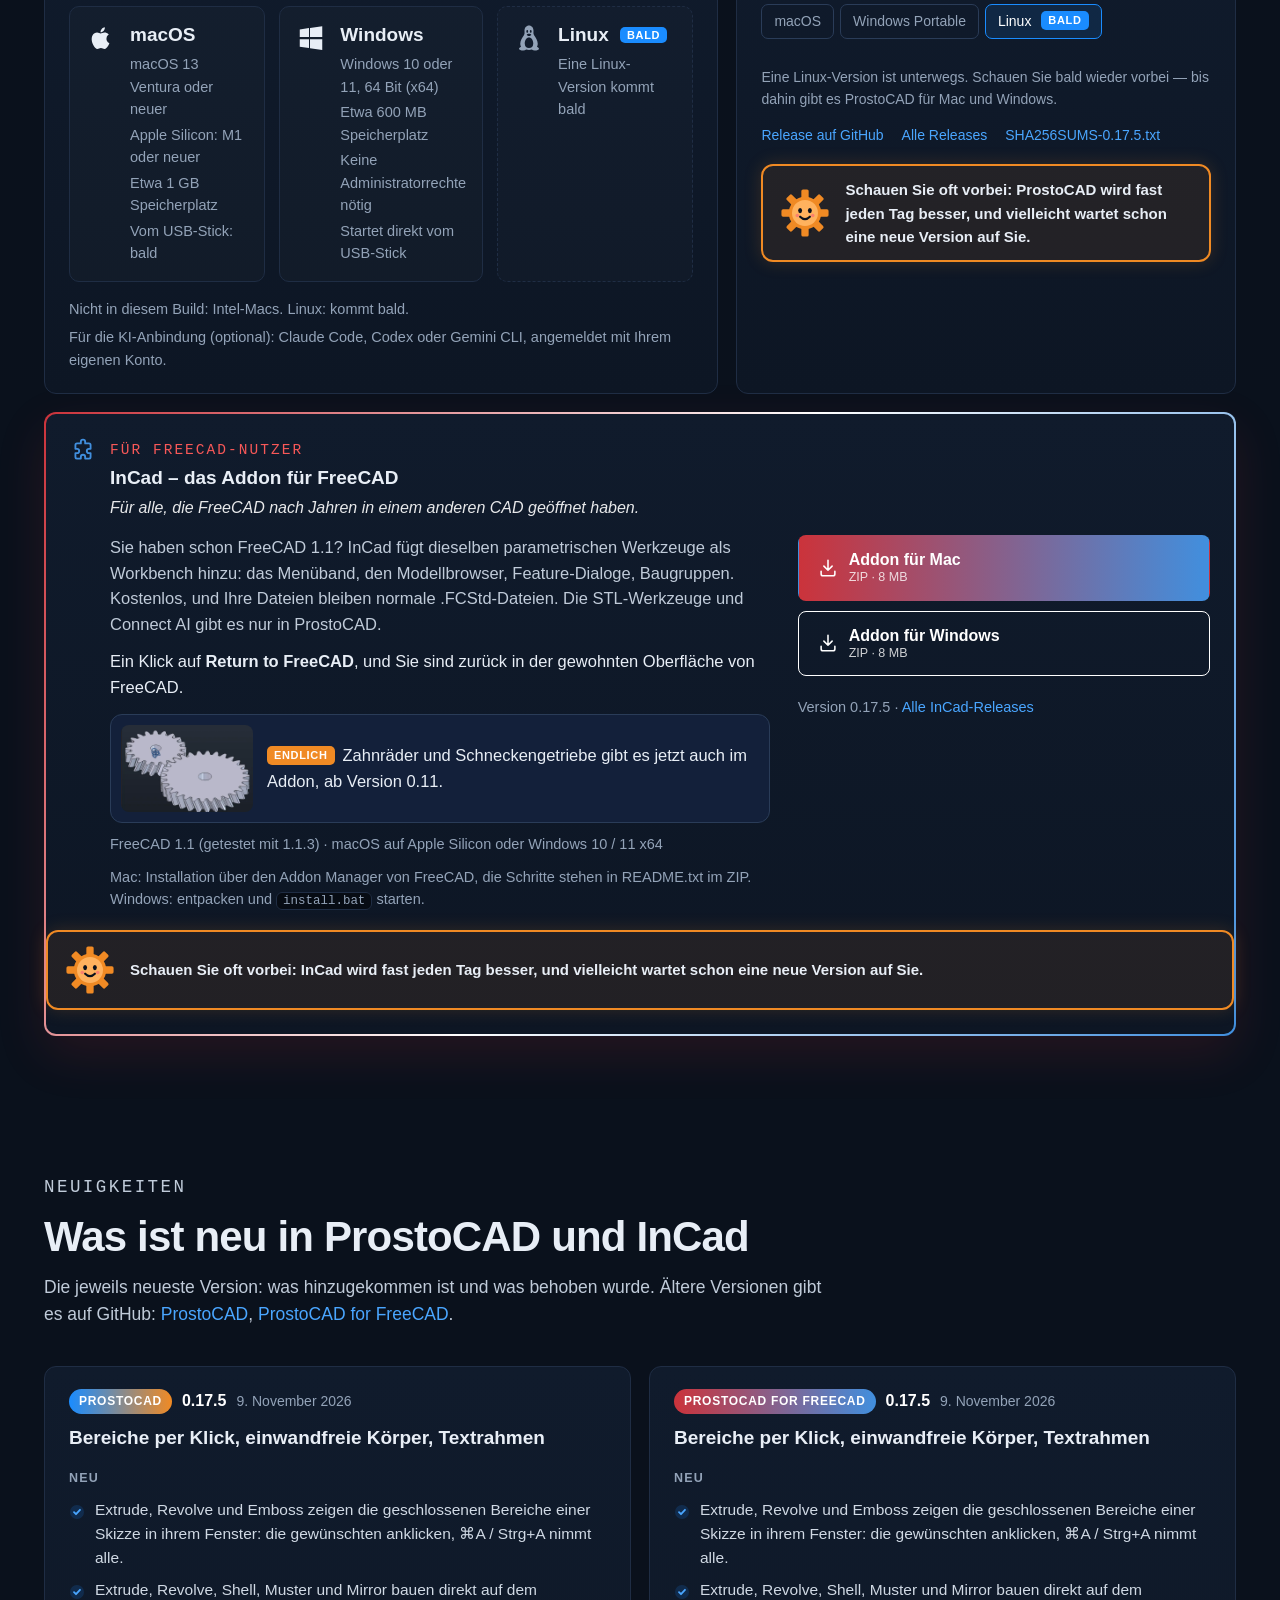
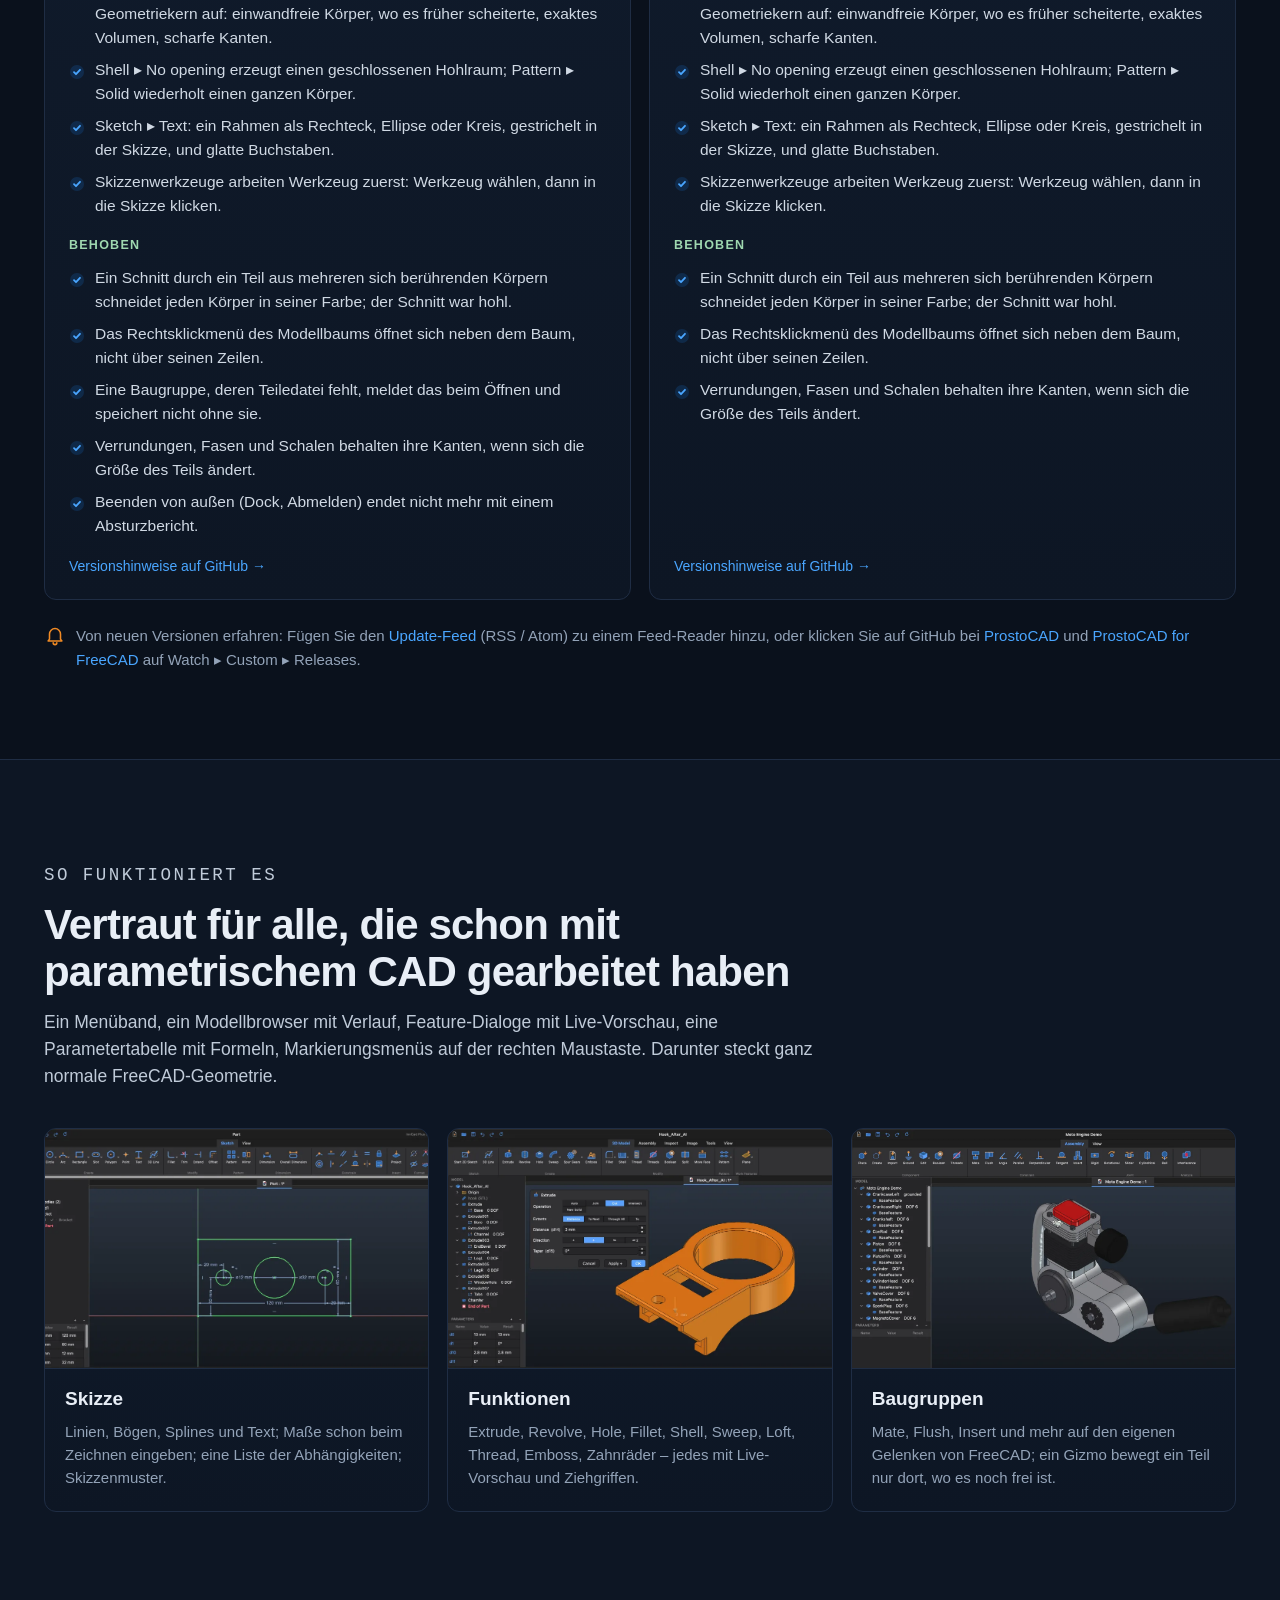
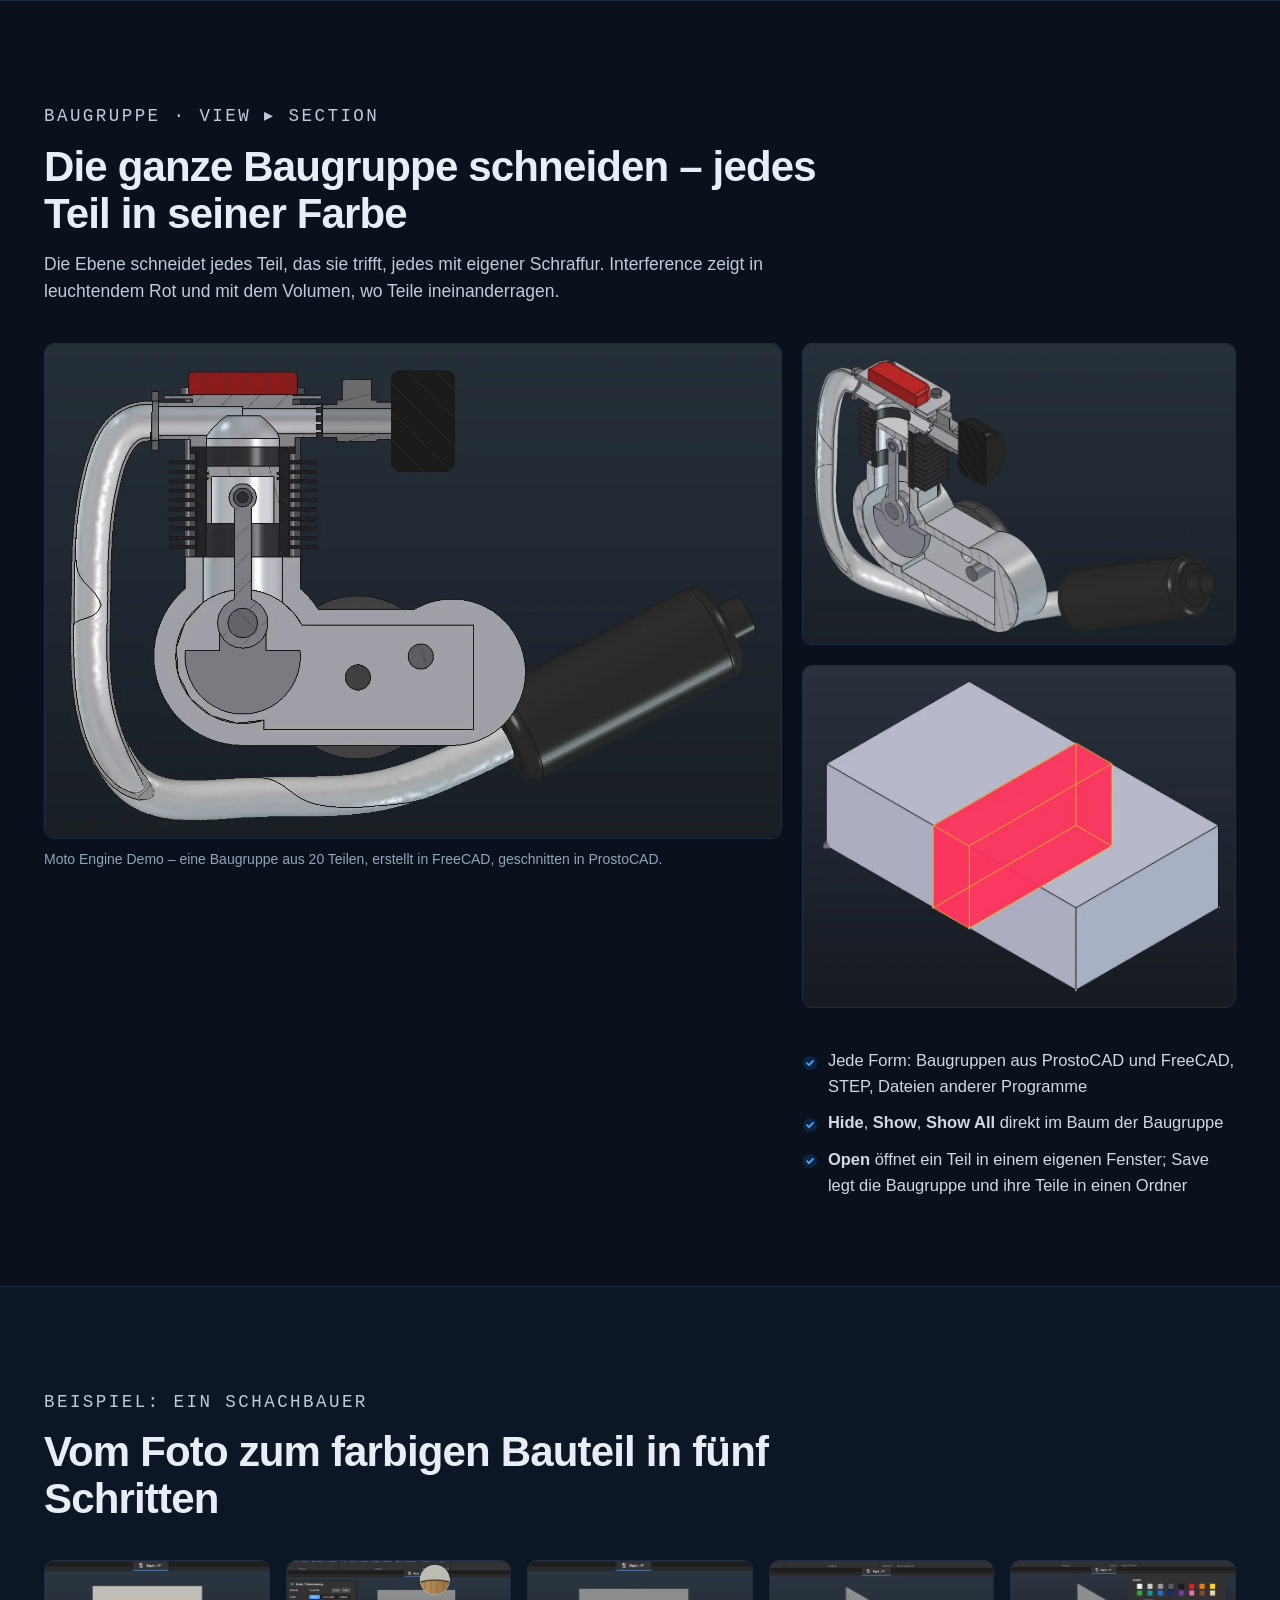
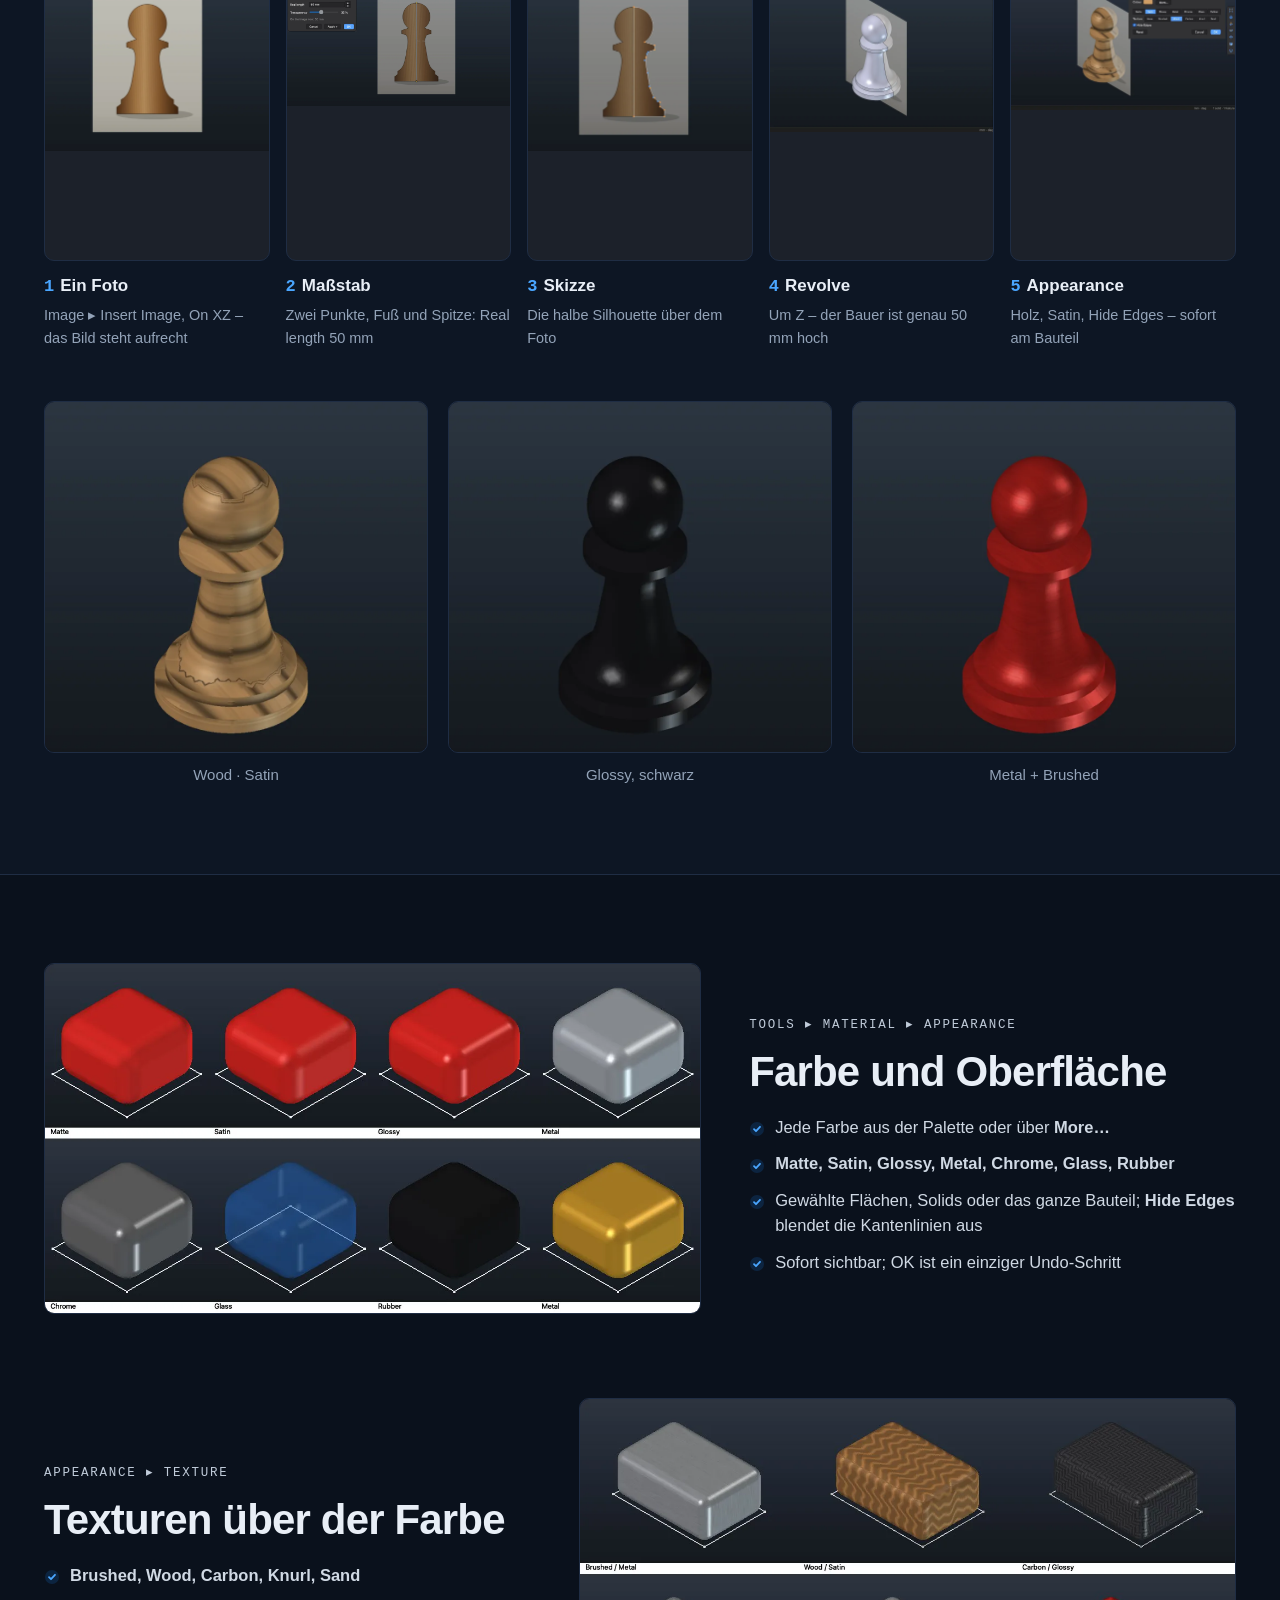
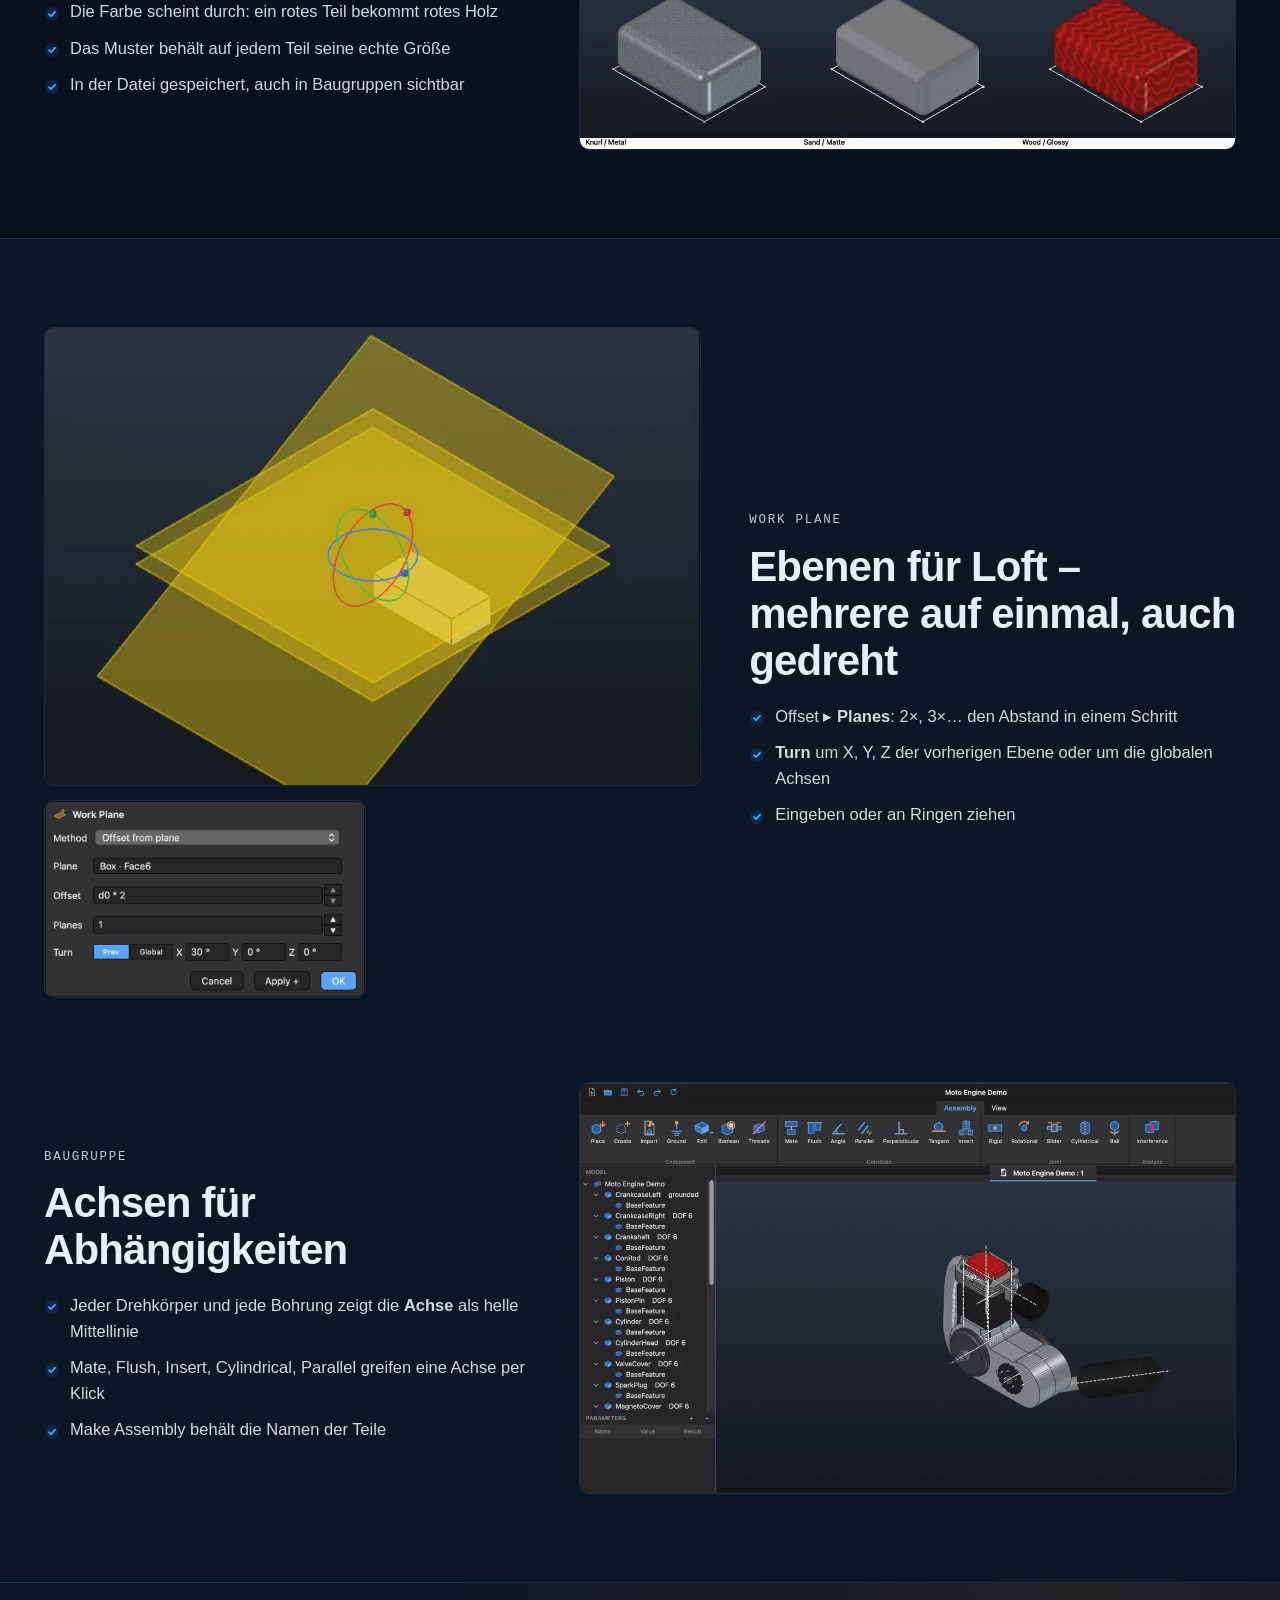
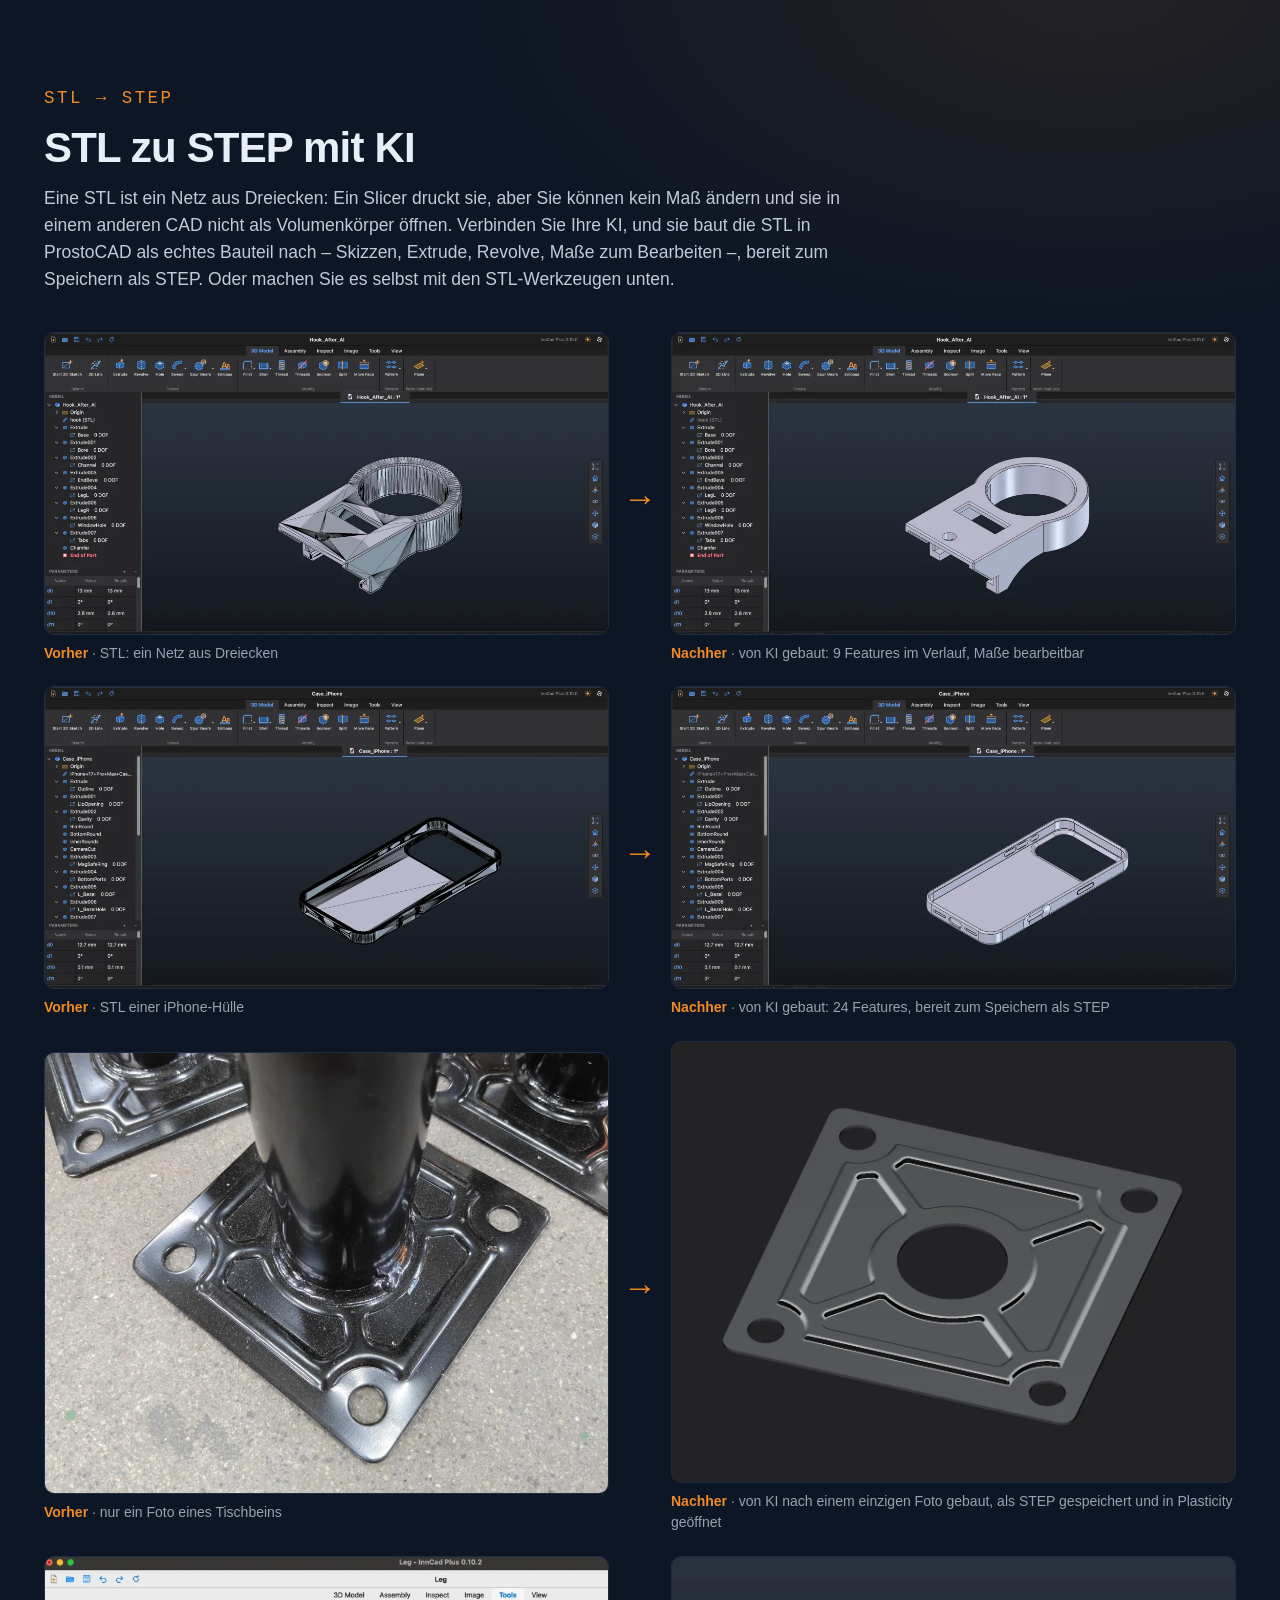
==== commit 49ad79f7: "ProstoCAD 0.17.5 and ProstoCAD for FreeCAD 0.17.5: news, downloads, manuals, a new word to the peopl" ====
--- a/de/index.html
+++ b/de/index.html
@@ -43,8 +43,8 @@
     <a class="btn primary small" href="#download"><svg class="i" viewBox="0 0 24 24" aria-hidden="true"><path d="M12 3.5v11m0 0-4.5-4.5m4.5 4.5 4.5-4.5M4.5 15.5v3a2 2 0 0 0 2 2h11a2 2 0 0 0 2-2v-3"/></svg><span>Download</span></a>
   </div>
 </div></header>
-<div class="newsbar"><div class="wrap"><a href="#updates"><span class="tag-new">Neu</span><span class="what"><b>ProstoCAD 0.17.0</b> — Smooth: glatte Flächen aus den Dreiecken einer STL · <b>ProstoCAD for FreeCAD 0.17.0</b> — STEP, das andere Programme lesen</span><span class="go">Was sich geändert hat →</span></a></div></div>
-<div class="notice"><div class="wrap"><p>Liebe Freunde, ProstoCAD lebt und entwickelt sich weiter. Das letzte Update liegt schon eine Weile zurück, weil wir intensiv an der Fehlerbehebung arbeiten. Bald erscheint ein großes Update mit grundlegenden Änderungen. Vielen Dank für Ihre Geduld und Unterstützung!</p></div></div>
+<div class="newsbar"><div class="wrap"><a href="#updates"><span class="tag-new">Neu</span><span class="what"><b>ProstoCAD 0.17.5</b> — Bereiche per Klick, einwandfreie Körper, Textrahmen · <b>ProstoCAD for FreeCAD 0.17.5</b> — Bereiche per Klick, einwandfreie Körper, Textrahmen</span><span class="go">Was sich geändert hat →</span></a></div></div>
+<div class="notice"><div class="wrap"><p>Liebe Nutzerinnen und Nutzer! Die Fehlerbehebung ist etwas langsamer geworden, und dafür gibt es zwei wichtige Gründe:<br>1. Große Änderungen an der Arbeit mit Skizzen in der aktuellen Version von ProstoCAD werden vorbereitet.<br>2. Eine neue Version von ProstoCAD mit einem komplett neu gebauten Kern, die nicht mehr an FreeCAD gebunden ist, wird für die Veröffentlichung vorbereitet.<br>Fehlerbehebung und Pflege der aktuellen Version in allen drei Varianten (Mac, Windows und das FreeCAD-Addon) gehen weiter und werden auch künftig weitergehen.</p></div></div>
 
 <main id="top">
 <div class="hero"><div class="wrap">
@@ -60,7 +60,7 @@
         <a class="btn primary" href="#download"><svg class="i" viewBox="0 0 24 24" aria-hidden="true"><path d="M12 3.5v11m0 0-4.5-4.5m4.5 4.5 4.5-4.5M4.5 15.5v3a2 2 0 0 0 2 2h11a2 2 0 0 0 2-2v-3"/></svg>ProstoCAD herunterladen<svg class="i chev" viewBox="0 0 24 24" aria-hidden="true"><path d="m9 5 7 7-7 7"/></svg></a>
         <a class="btn outline" href="#docs"><svg class="i" viewBox="0 0 24 24" aria-hidden="true"><path d="M14 3H6.5A1.5 1.5 0 0 0 5 4.5v15A1.5 1.5 0 0 0 6.5 21h11a1.5 1.5 0 0 0 1.5-1.5V8z"/><path d="M14 3v5h5M8.5 12.5h7M8.5 16h7"/></svg>Zur Dokumentation<svg class="i chev" viewBox="0 0 24 24" aria-hidden="true"><path d="m9 5 7 7-7 7"/></svg></a>
       </div>
-      <p class="meta"><span>Version 0.17.0</span><i></i><span>Kostenlos</span><i></i><span>macOS (Apple Silicon) · Windows x64 · Linux bald</span></p>
+      <p class="meta"><span>Version 0.17.5</span><i></i><span>Kostenlos</span><i></i><span>macOS (Apple Silicon) · Windows x64 · Linux bald</span></p>
       <p class="renamed">ProstoCAD ist der neue Name von InnCad Plus.</p>
     </div>
     <div class="window"><div class="bar"><i></i><i></i><i></i></div><div class=""><a class="zoom" href="../img/hero.webp?v=947d2b0a"><img src="../img/hero.webp?v=947d2b0a" alt="Das Fenster von ProstoCAD: Menüband, Modellbrowser, Parameter und ein Bauteil" width="1800" height="963" loading="lazy" decoding="async"></a></div></div>
@@ -182,29 +182,29 @@
 
     <div class="box dlbox" id="download">
       <div class="boxhead"><svg class="i" viewBox="0 0 24 24" aria-hidden="true"><path d="M12 3.5v11m0 0-4.5-4.5m4.5 4.5 4.5-4.5M4.5 15.5v3a2 2 0 0 0 2 2h11a2 2 0 0 0 2-2v-3"/></svg><div><h3>ProstoCAD herunterladen</h3>
-        <p>Version 0.17.0 · veröffentlicht am 1. November 2026 · kostenlos</p></div></div>
+        <p>Version 0.17.5 · veröffentlicht am 9. November 2026 · kostenlos</p></div></div>
       <div class="tabs" role="tablist">
         <button type="button" role="tab" data-pf="pf-mac">macOS</button>
         <button type="button" role="tab" data-pf="pf-zip">Windows Portable</button>
         <button type="button" role="tab" data-pf="pf-linux">Linux <span class="tag-soon">bald</span></button>
       </div>
       <div class="pf" id="pf-mac"><h4>macOS</h4>
-        <a class="btn primary" href="https://github.com/Igr11/ProstoCAD-releases/releases/download/v0.17.0/ProstoCAD-0.17.0-macos-arm64.dmg" data-goatcounter-click="download-mac" data-goatcounter-title="ProstoCAD-0.17.0-macos-arm64.dmg"><svg class="i" viewBox="0 0 24 24" aria-hidden="true"><path d="M12 3.5v11m0 0-4.5-4.5m4.5 4.5 4.5-4.5M4.5 15.5v3a2 2 0 0 0 2 2h11a2 2 0 0 0 2-2v-3"/></svg>Für Mac herunterladen</a>
-        <p class="file">ProstoCAD-0.17.0-macos-arm64.dmg · 200 MB</p>
-        <div class="sha"><div><small>SHA-256</small><code>bec7c22148742d725650039c6374eb88a0ba11f3483a17f21a0d3c24e6cf9fff</code></div>
-          <button class="copy" type="button" data-copy="bec7c22148742d725650039c6374eb88a0ba11f3483a17f21a0d3c24e6cf9fff" data-ok="Kopiert" aria-label="SHA-256 kopieren"><svg class="i" viewBox="0 0 24 24" aria-hidden="true"><rect x="8.5" y="8.5" width="11.5" height="11.5" rx="2"/><path d="M15.5 8.5V5.5A1.5 1.5 0 0 0 14 4H5.5A1.5 1.5 0 0 0 4 5.5V14a1.5 1.5 0 0 0 1.5 1.5h3"/></svg></button></div>
+        <a class="btn primary" href="https://github.com/Igr11/ProstoCAD-releases/releases/download/v0.17.5/ProstoCAD-0.17.5-macos-arm64.dmg" data-goatcounter-click="download-mac" data-goatcounter-title="ProstoCAD-0.17.5-macos-arm64.dmg"><svg class="i" viewBox="0 0 24 24" aria-hidden="true"><path d="M12 3.5v11m0 0-4.5-4.5m4.5 4.5 4.5-4.5M4.5 15.5v3a2 2 0 0 0 2 2h11a2 2 0 0 0 2-2v-3"/></svg>Für Mac herunterladen</a>
+        <p class="file">ProstoCAD-0.17.5-macos-arm64.dmg · 201 MB</p>
+        <div class="sha"><div><small>SHA-256</small><code>54944fb4e6c9525c4376e8cd24d4ce85bf61dcf89647a0150e9a27137592fea6</code></div>
+          <button class="copy" type="button" data-copy="54944fb4e6c9525c4376e8cd24d4ce85bf61dcf89647a0150e9a27137592fea6" data-ok="Kopiert" aria-label="SHA-256 kopieren"><svg class="i" viewBox="0 0 24 24" aria-hidden="true"><rect x="8.5" y="8.5" width="11.5" height="11.5" rx="2"/><path d="M15.5 8.5V5.5A1.5 1.5 0 0 0 14 4H5.5A1.5 1.5 0 0 0 4 5.5V14a1.5 1.5 0 0 0 1.5 1.5h3"/></svg></button></div>
         <p class="note">Ziehen Sie ProstoCAD.app in den Ordner „Programme“. Beim ersten Start fragt macOS nach einer Bestätigung: <a href="#faq-mac">Dennoch öffnen</a>.</p></div>
       <div class="pf" id="pf-zip"><h4>Windows Portable</h4>
-        <a class="btn primary" href="https://github.com/Igr11/ProstoCAD-releases/releases/download/v0.17.0/ProstoCAD-0.17.0-windows-x64.zip" data-goatcounter-click="download-win" data-goatcounter-title="ProstoCAD-0.17.0-windows-x64.zip"><svg class="i" viewBox="0 0 24 24" aria-hidden="true"><path d="M12 3.5v11m0 0-4.5-4.5m4.5 4.5 4.5-4.5M4.5 15.5v3a2 2 0 0 0 2 2h11a2 2 0 0 0 2-2v-3"/></svg>Windows Portable herunterladen</a>
-        <p class="file">ProstoCAD-0.17.0-windows-x64.zip · 213 MB</p>
-        <div class="sha"><div><small>SHA-256</small><code>d6b8b62a4649683b79ccdb17ef64791c3fdf59bc89ab873409482ead7f8bb380</code></div>
-          <button class="copy" type="button" data-copy="d6b8b62a4649683b79ccdb17ef64791c3fdf59bc89ab873409482ead7f8bb380" data-ok="Kopiert" aria-label="SHA-256 kopieren"><svg class="i" viewBox="0 0 24 24" aria-hidden="true"><rect x="8.5" y="8.5" width="11.5" height="11.5" rx="2"/><path d="M15.5 8.5V5.5A1.5 1.5 0 0 0 14 4H5.5A1.5 1.5 0 0 0 4 5.5V14a1.5 1.5 0 0 0 1.5 1.5h3"/></svg></button></div>
+        <a class="btn primary" href="https://github.com/Igr11/ProstoCAD-releases/releases/download/v0.17.5/ProstoCAD-0.17.5-windows-x64.zip" data-goatcounter-click="download-win" data-goatcounter-title="ProstoCAD-0.17.5-windows-x64.zip"><svg class="i" viewBox="0 0 24 24" aria-hidden="true"><path d="M12 3.5v11m0 0-4.5-4.5m4.5 4.5 4.5-4.5M4.5 15.5v3a2 2 0 0 0 2 2h11a2 2 0 0 0 2-2v-3"/></svg>Windows Portable herunterladen</a>
+        <p class="file">ProstoCAD-0.17.5-windows-x64.zip · 213 MB</p>
+        <div class="sha"><div><small>SHA-256</small><code>585cecb30677b865b2732be648795522d5ae5aa803bf0fa8eca8d5fa1492170b</code></div>
+          <button class="copy" type="button" data-copy="585cecb30677b865b2732be648795522d5ae5aa803bf0fa8eca8d5fa1492170b" data-ok="Kopiert" aria-label="SHA-256 kopieren"><svg class="i" viewBox="0 0 24 24" aria-hidden="true"><rect x="8.5" y="8.5" width="11.5" height="11.5" rx="2"/><path d="M15.5 8.5V5.5A1.5 1.5 0 0 0 14 4H5.5A1.5 1.5 0 0 0 4 5.5V14a1.5 1.5 0 0 0 1.5 1.5h3"/></svg></button></div>
         <p class="note"><b>Keine Installation nötig. Entpacken und loslegen.</b> Einen kurzen Pfad nur mit lateinischen Buchstaben wählen, dann <code>ProstoCAD.exe</code> starten.</p></div>
       <div class="pf" id="pf-linux"><h4>Linux</h4><p class="note">Eine Linux-Version ist unterwegs. Schauen Sie bald wieder vorbei — bis dahin gibt es ProstoCAD für Mac und Windows.</p></div>
       <div class="links">
-        <a href="https://github.com/Igr11/ProstoCAD-releases/releases/tag/v0.17.0">Release auf GitHub</a>
+        <a href="https://github.com/Igr11/ProstoCAD-releases/releases/tag/v0.17.5">Release auf GitHub</a>
         <a href="https://github.com/Igr11/ProstoCAD-releases/releases">Alle Releases</a>
-        <a href="https://github.com/Igr11/ProstoCAD-releases/releases/download/v0.17.0/SHA256SUMS-0.17.0.txt">SHA256SUMS-0.17.0.txt</a>
+        <a href="https://github.com/Igr11/ProstoCAD-releases/releases/download/v0.17.5/SHA256SUMS-0.17.5.txt">SHA256SUMS-0.17.5.txt</a>
       </div>
       <div class="fresh"><svg class="buddy" viewBox="0 0 64 64" aria-hidden="true"><g class="gear"><rect x="27.5" y="3" width="9" height="13" rx="2" transform="rotate(0 32 32)"/><rect x="27.5" y="3" width="9" height="13" rx="2" transform="rotate(45 32 32)"/><rect x="27.5" y="3" width="9" height="13" rx="2" transform="rotate(90 32 32)"/><rect x="27.5" y="3" width="9" height="13" rx="2" transform="rotate(135 32 32)"/><rect x="27.5" y="3" width="9" height="13" rx="2" transform="rotate(180 32 32)"/><rect x="27.5" y="3" width="9" height="13" rx="2" transform="rotate(225 32 32)"/><rect x="27.5" y="3" width="9" height="13" rx="2" transform="rotate(270 32 32)"/><rect x="27.5" y="3" width="9" height="13" rx="2" transform="rotate(315 32 32)"/><circle cx="32" cy="32" r="20"/><circle class="hub" cx="32" cy="32" r="16"/></g><g class="face"><ellipse class="eye" cx="26" cy="29" rx="2.4" ry="3.2"/><ellipse class="eye wink" cx="38" cy="29" rx="2.4" ry="3.2"/><circle class="cheek" cx="22.5" cy="35" r="2.2"/><circle class="cheek" cx="41.5" cy="35" r="2.2"/><path class="smile" d="M26 36.5 q6 6 12 0"/></g></svg><p>Schauen Sie oft vorbei: ProstoCAD wird fast jeden Tag besser, und vielleicht wartet schon eine neue Version auf Sie.</p></div>
     </div>
@@ -223,9 +223,9 @@
         <p class="note">Mac: Installation über den Addon Manager von FreeCAD, die Schritte stehen in README.txt im ZIP. Windows: entpacken und <code>install.bat</code> starten.</p>
       </div>
       <div class="addon-dl">
-        <a class="btn primary" href="https://github.com/Igr11/ProstoCAD/releases/download/v0.17.0/ProstoCAD-FreeCAD-0.17.0-2026-11-01-20f565d-macOS-arm64.zip" data-goatcounter-click="download-addon-mac" data-goatcounter-title="ProstoCAD-FreeCAD-0.17.0-2026-11-01-20f565d-macOS-arm64.zip"><svg class="i" viewBox="0 0 24 24" aria-hidden="true"><path d="M12 3.5v11m0 0-4.5-4.5m4.5 4.5 4.5-4.5M4.5 15.5v3a2 2 0 0 0 2 2h11a2 2 0 0 0 2-2v-3"/></svg><span>Addon für Mac<small>ZIP · 8 MB</small></span></a>
-        <a class="btn outline" href="https://github.com/Igr11/ProstoCAD/releases/download/v0.17.0/ProstoCAD-FreeCAD-0.17.0-2026-11-01-20f565d-Windows-x64.zip" data-goatcounter-click="download-addon-win" data-goatcounter-title="ProstoCAD-FreeCAD-0.17.0-2026-11-01-20f565d-Windows-x64.zip"><svg class="i" viewBox="0 0 24 24" aria-hidden="true"><path d="M12 3.5v11m0 0-4.5-4.5m4.5 4.5 4.5-4.5M4.5 15.5v3a2 2 0 0 0 2 2h11a2 2 0 0 0 2-2v-3"/></svg><span>Addon für Windows<small>ZIP · 8 MB</small></span></a>
-        <p class="note">Version 0.17.0 · <a href="https://github.com/Igr11/ProstoCAD/releases">Alle InCad-Releases</a></p>
+        <a class="btn primary" href="https://github.com/Igr11/ProstoCAD/releases/download/v0.17.5/ProstoCAD-FreeCAD-0.17.5-2026-11-09-79e64c3-macOS-arm64.zip" data-goatcounter-click="download-addon-mac" data-goatcounter-title="ProstoCAD-FreeCAD-0.17.5-2026-11-09-79e64c3-macOS-arm64.zip"><svg class="i" viewBox="0 0 24 24" aria-hidden="true"><path d="M12 3.5v11m0 0-4.5-4.5m4.5 4.5 4.5-4.5M4.5 15.5v3a2 2 0 0 0 2 2h11a2 2 0 0 0 2-2v-3"/></svg><span>Addon für Mac<small>ZIP · 8 MB</small></span></a>
+        <a class="btn outline" href="https://github.com/Igr11/ProstoCAD/releases/download/v0.17.5/ProstoCAD-FreeCAD-0.17.5-2026-11-09-79e64c3-Windows-x64.zip" data-goatcounter-click="download-addon-win" data-goatcounter-title="ProstoCAD-FreeCAD-0.17.5-2026-11-09-79e64c3-Windows-x64.zip"><svg class="i" viewBox="0 0 24 24" aria-hidden="true"><path d="M12 3.5v11m0 0-4.5-4.5m4.5 4.5 4.5-4.5M4.5 15.5v3a2 2 0 0 0 2 2h11a2 2 0 0 0 2-2v-3"/></svg><span>Addon für Windows<small>ZIP · 8 MB</small></span></a>
+        <p class="note">Version 0.17.5 · <a href="https://github.com/Igr11/ProstoCAD/releases">Alle InCad-Releases</a></p>
       </div>
     </div>
     <div class="fresh"><svg class="buddy" viewBox="0 0 64 64" aria-hidden="true"><g class="gear"><rect x="27.5" y="3" width="9" height="13" rx="2" transform="rotate(0 32 32)"/><rect x="27.5" y="3" width="9" height="13" rx="2" transform="rotate(45 32 32)"/><rect x="27.5" y="3" width="9" height="13" rx="2" transform="rotate(90 32 32)"/><rect x="27.5" y="3" width="9" height="13" rx="2" transform="rotate(135 32 32)"/><rect x="27.5" y="3" width="9" height="13" rx="2" transform="rotate(180 32 32)"/><rect x="27.5" y="3" width="9" height="13" rx="2" transform="rotate(225 32 32)"/><rect x="27.5" y="3" width="9" height="13" rx="2" transform="rotate(270 32 32)"/><rect x="27.5" y="3" width="9" height="13" rx="2" transform="rotate(315 32 32)"/><circle cx="32" cy="32" r="20"/><circle class="hub" cx="32" cy="32" r="16"/></g><g class="face"><ellipse class="eye" cx="26" cy="29" rx="2.4" ry="3.2"/><ellipse class="eye wink" cx="38" cy="29" rx="2.4" ry="3.2"/><circle class="cheek" cx="22.5" cy="35" r="2.2"/><circle class="cheek" cx="41.5" cy="35" r="2.2"/><path class="smile" d="M26 36.5 q6 6 12 0"/></g></svg><p>Schauen Sie oft vorbei: InCad wird fast jeden Tag besser, und vielleicht wartet schon eine neue Version auf Sie.</p></div>
@@ -238,13 +238,13 @@
     <h2>Was ist neu in ProstoCAD und InCad</h2>
     <p>Die jeweils neueste Version: was hinzugekommen ist und was behoben wurde. Ältere Versionen gibt es auf GitHub: <a href="https://github.com/Igr11/ProstoCAD-releases/releases">ProstoCAD</a>, <a href="https://github.com/Igr11/ProstoCAD/releases">ProstoCAD for FreeCAD</a>.</p>
   </div>
-  <div class="upd-grid"><article class="box upd" id="update-plus-0.17.0">
-      <p class="upd-head"><span class="prod plus">ProstoCAD</span><b>0.17.0</b><time datetime="2026-11-01">1. November 2026</time></p>
-      <h3>Smooth: glatte Flächen aus den Dreiecken einer STL</h3><h4 class="added">Neu</h4><ul class="ticks"><li>Smooth glättet nach STL → STEP nur die Dreiecksflächen: Ebenen, Zylinder, Kegel, Kugeln, Tori und Profile werden echte glatte Flächen, ebene Flächen bleiben, wie sie sind. Der Körper wird geprüft, bevor er behalten wird.</li><li>Mesh Section schneidet auch einen Körper (nach Smooth, ein importiertes STEP, jedes Teil): in eine gewählte Skizze oder durch eine Skizzenlinie.</li><li>STEP-Export, den andere CAD-Programme (Plasticity und andere) so lesen, wie er ist: keine offenen Flächen.</li><li>Beim Wählen von drei Punkten ist die Ebene durch sie zu sehen.</li><li>Zeichnungen: ein Winkelmaß über drei Punkte.</li></ul><h4 class="fixed">Behoben</h4><ul class="ticks"><li>Features auf einem Körper aus den Dreiecken einer STL dauerten je über eine Minute; jetzt etwa 10 s.</li><li>Eine geöffnete oder importierte Datei ist sofort zu sehen.</li></ul>
-      <a class="more" href="https://github.com/Igr11/ProstoCAD-releases/releases/tag/v0.17.0">Versionshinweise auf GitHub →</a></article><article class="box upd" id="update-incad-0.17.0">
-      <p class="upd-head"><span class="prod incad">ProstoCAD for FreeCAD</span><b>0.17.0</b><time datetime="2026-11-01">1. November 2026</time></p>
-      <h3>STEP, das andere Programme lesen</h3><h4 class="added">Neu</h4><ul class="ticks"><li>STEP-Export, den andere CAD-Programme (Plasticity und andere) so lesen, wie er ist: keine offenen Flächen.</li><li>Beim Wählen von drei Punkten ist die Ebene durch sie zu sehen.</li></ul><h4 class="fixed">Behoben</h4><ul class="ticks"><li>Features auf einem Körper aus den Dreiecken einer STL dauerten je über eine Minute; jetzt etwa 10 s.</li></ul>
-      <a class="more" href="https://github.com/Igr11/ProstoCAD/releases/tag/v0.17.0">Versionshinweise auf GitHub →</a></article></div>
+  <div class="upd-grid"><article class="box upd" id="update-plus-0.17.5">
+      <p class="upd-head"><span class="prod plus">ProstoCAD</span><b>0.17.5</b><time datetime="2026-11-09">9. November 2026</time></p>
+      <h3>Bereiche per Klick, einwandfreie Körper, Textrahmen</h3><h4 class="added">Neu</h4><ul class="ticks"><li>Extrude, Revolve und Emboss zeigen die geschlossenen Bereiche einer Skizze in ihrem Fenster: die gewünschten anklicken, ⌘A / Strg+A nimmt alle.</li><li>Extrude, Revolve, Shell, Muster und Mirror bauen direkt auf dem Geometriekern auf: einwandfreie Körper, wo es früher scheiterte, exaktes Volumen, scharfe Kanten.</li><li>Shell ▸ No opening erzeugt einen geschlossenen Hohlraum; Pattern ▸ Solid wiederholt einen ganzen Körper.</li><li>Sketch ▸ Text: ein Rahmen als Rechteck, Ellipse oder Kreis, gestrichelt in der Skizze, und glatte Buchstaben.</li><li>Skizzenwerkzeuge arbeiten Werkzeug zuerst: Werkzeug wählen, dann in die Skizze klicken.</li></ul><h4 class="fixed">Behoben</h4><ul class="ticks"><li>Ein Schnitt durch ein Teil aus mehreren sich berührenden Körpern schneidet jeden Körper in seiner Farbe; der Schnitt war hohl.</li><li>Das Rechtsklickmenü des Modellbaums öffnet sich neben dem Baum, nicht über seinen Zeilen.</li><li>Eine Baugruppe, deren Teiledatei fehlt, meldet das beim Öffnen und speichert nicht ohne sie.</li><li>Verrundungen, Fasen und Schalen behalten ihre Kanten, wenn sich die Größe des Teils ändert.</li><li>Beenden von außen (Dock, Abmelden) endet nicht mehr mit einem Absturzbericht.</li></ul>
+      <a class="more" href="https://github.com/Igr11/ProstoCAD-releases/releases/tag/v0.17.5">Versionshinweise auf GitHub →</a></article><article class="box upd" id="update-incad-0.17.5">
+      <p class="upd-head"><span class="prod incad">ProstoCAD for FreeCAD</span><b>0.17.5</b><time datetime="2026-11-09">9. November 2026</time></p>
+      <h3>Bereiche per Klick, einwandfreie Körper, Textrahmen</h3><h4 class="added">Neu</h4><ul class="ticks"><li>Extrude, Revolve und Emboss zeigen die geschlossenen Bereiche einer Skizze in ihrem Fenster: die gewünschten anklicken, ⌘A / Strg+A nimmt alle.</li><li>Extrude, Revolve, Shell, Muster und Mirror bauen direkt auf dem Geometriekern auf: einwandfreie Körper, wo es früher scheiterte, exaktes Volumen, scharfe Kanten.</li><li>Shell ▸ No opening erzeugt einen geschlossenen Hohlraum; Pattern ▸ Solid wiederholt einen ganzen Körper.</li><li>Sketch ▸ Text: ein Rahmen als Rechteck, Ellipse oder Kreis, gestrichelt in der Skizze, und glatte Buchstaben.</li><li>Skizzenwerkzeuge arbeiten Werkzeug zuerst: Werkzeug wählen, dann in die Skizze klicken.</li></ul><h4 class="fixed">Behoben</h4><ul class="ticks"><li>Ein Schnitt durch ein Teil aus mehreren sich berührenden Körpern schneidet jeden Körper in seiner Farbe; der Schnitt war hohl.</li><li>Das Rechtsklickmenü des Modellbaums öffnet sich neben dem Baum, nicht über seinen Zeilen.</li><li>Verrundungen, Fasen und Schalen behalten ihre Kanten, wenn sich die Größe des Teils ändert.</li></ul>
+      <a class="more" href="https://github.com/Igr11/ProstoCAD/releases/tag/v0.17.5">Versionshinweise auf GitHub →</a></article></div>
   <p class="follow"><svg class="i" viewBox="0 0 24 24" aria-hidden="true"><path d="M6 16.5V11a6 6 0 0 1 12 0v5.5l1.5 2h-15z"/><path d="M10 20.5a2 2 0 0 0 4 0"/></svg><span>Von neuen Versionen erfahren: Fügen Sie den <a href="updates.xml">Update-Feed</a> (RSS / Atom) zu einem Feed-Reader hinzu, oder klicken Sie auf GitHub bei <a href="https://github.com/Igr11/ProstoCAD-releases">ProstoCAD</a> und <a href="https://github.com/Igr11/ProstoCAD">ProstoCAD for FreeCAD</a> auf Watch ▸ Custom ▸ Releases.</span></p>
 </div></section>
 
@@ -560,12 +560,12 @@
         <a class="more" href="../files/ProstoCAD-manual.pdf">Handbuch öffnen →</a></div>
       <div class="guides">
         <div class="guide"><div class="shot"><a class="zoom" href="../img/g_windows.webp?v=f2e2d20e"><img src="../img/g_windows.webp?v=f2e2d20e" alt="Handbuch (Windows)" width="480" height="270" loading="lazy" decoding="async"></a></div><div><h3><svg class="i" viewBox="0 0 24 24" aria-hidden="true"><rect x="3" y="4" width="18" height="12.5" rx="1.5"/><path d="M8.5 20.5h7M12 16.5v4"/></svg>Handbuch (Windows)</h3><p>Dasselbe Handbuch mit Tasten, Pfaden und Installation für Windows.</p>
-        <div class="links"><a href="../files/ProstoCAD-manual-windows.pdf" data-goatcounter-click="pdf-ProstoCAD-manual-windows.pdf">English <small>PDF · 619 KB</small></a><a href="../files/ProstoCAD-manual-windows_ru.pdf" data-goatcounter-click="pdf-ProstoCAD-manual-windows_ru.pdf">Русский <small>PDF · 1 MB</small></a></div></div></div>
+        <div class="links"><a href="../files/ProstoCAD-manual-windows.pdf" data-goatcounter-click="pdf-ProstoCAD-manual-windows.pdf">English <small>PDF · 627 KB</small></a><a href="../files/ProstoCAD-manual-windows_ru.pdf" data-goatcounter-click="pdf-ProstoCAD-manual-windows_ru.pdf">Русский <small>PDF · 1 MB</small></a></div></div></div>
         <div class="guide"><div class="shot"><a class="zoom" href="../img/g_manual.webp?v=07d80746"><img src="../img/g_manual.webp?v=07d80746" alt="Handbuch (Mac)" width="480" height="270" loading="lazy" decoding="async"></a></div><div><h3><svg class="i" viewBox="0 0 24 24" aria-hidden="true"><path d="M14 3H6.5A1.5 1.5 0 0 0 5 4.5v15A1.5 1.5 0 0 0 6.5 21h11a1.5 1.5 0 0 0 1.5-1.5V8z"/><path d="M14 3v5h5M8.5 12.5h7M8.5 16h7"/></svg>Handbuch (Mac)</h3><p>Jedes Werkzeug Schritt für Schritt, mit dem Kapitel über STL und KI.</p>
-        <div class="links"><a href="../files/ProstoCAD-manual.pdf" data-goatcounter-click="pdf-ProstoCAD-manual.pdf">English <small>PDF · 614 KB</small></a><a href="../files/ProstoCAD-manual_ru.pdf" data-goatcounter-click="pdf-ProstoCAD-manual_ru.pdf">Русский <small>PDF · 1 MB</small></a></div></div></div>
+        <div class="links"><a href="../files/ProstoCAD-manual.pdf" data-goatcounter-click="pdf-ProstoCAD-manual.pdf">English <small>PDF · 623 KB</small></a><a href="../files/ProstoCAD-manual_ru.pdf" data-goatcounter-click="pdf-ProstoCAD-manual_ru.pdf">Русский <small>PDF · 1 MB</small></a></div></div></div>
         <div class="guide"><div class="shot"><a class="zoom" href="../img/g_quick.webp?v=29779fe4"><img src="../img/g_quick.webp?v=29779fe4" alt="Schnellstart" width="480" height="270" loading="lazy" decoding="async"></a></div><div><h3><svg class="i" viewBox="0 0 24 24" aria-hidden="true"><path d="M3 5.5c3-1.3 6-1.3 9 .5 3-1.8 6-1.8 9-.5v13c-3-1.3-6-1.3-9 .5-3-1.8-6-1.8-9-.5z"/><path d="M12 6v13"/></svg>Schnellstart</h3><p>Installation, Fenster, Maus und Ihr erstes Bauteil — zwei Seiten.</p>
         <div class="links"><a href="../files/ProstoCAD-quickstart_de.pdf" data-goatcounter-click="pdf-ProstoCAD-quickstart_de.pdf">Deutsch <small>PDF · 170 KB</small></a><a href="../files/ProstoCAD-quickstart_en.pdf" data-goatcounter-click="pdf-ProstoCAD-quickstart_en.pdf">English <small>PDF · 168 KB</small></a><a href="../files/ProstoCAD-quickstart_ru.pdf" data-goatcounter-click="pdf-ProstoCAD-quickstart_ru.pdf">Русский <small>PDF · 190 KB</small></a><a href="../files/ProstoCAD-quickstart_zh.pdf" data-goatcounter-click="pdf-ProstoCAD-quickstart_zh.pdf">中文 <small>PDF · 306 KB</small></a><a href="../files/ProstoCAD-quickstart_hi.pdf" data-goatcounter-click="pdf-ProstoCAD-quickstart_hi.pdf">हिन्दी <small>PDF · 215 KB</small></a></div></div></div>
-        <div class="guide"><div class="shot"><a class="zoom" href="../img/g_news.webp?v=c67c613e"><img src="../img/g_news.webp?v=c67c613e" alt="Neuerungen" width="480" height="256" loading="lazy" decoding="async"></a></div><div><h3><svg class="i" viewBox="0 0 24 24" aria-hidden="true"><path d="m12 3 9 4.8-9 4.8-9-4.8z"/><path d="m3 12.2 9 4.8 9-4.8M3 16.4l9 4.8 9-4.8"/></svg>Neuerungen</h3><p>Folien zu dem, was in 0.17.0 und davor hinzukam.</p>
+        <div class="guide"><div class="shot"><a class="zoom" href="../img/g_news.webp?v=c67c613e"><img src="../img/g_news.webp?v=c67c613e" alt="Neuerungen" width="480" height="256" loading="lazy" decoding="async"></a></div><div><h3><svg class="i" viewBox="0 0 24 24" aria-hidden="true"><path d="m12 3 9 4.8-9 4.8-9-4.8z"/><path d="m3 12.2 9 4.8 9-4.8M3 16.4l9 4.8 9-4.8"/></svg>Neuerungen</h3><p>Folien zu dem, was in 0.17.5 und davor hinzukam.</p>
         <div class="links"><a href="../files/InnCadPlus-whats-new_de.pdf" data-goatcounter-click="pdf-InnCadPlus-whats-new_de.pdf">Deutsch <small>PDF · 2 MB</small></a><a href="../files/InnCadPlus-whats-new_en.pdf" data-goatcounter-click="pdf-InnCadPlus-whats-new_en.pdf">English <small>PDF · 2 MB</small></a><a href="../files/InnCadPlus-whats-new_ru.pdf" data-goatcounter-click="pdf-InnCadPlus-whats-new_ru.pdf">Русский <small>PDF · 3 MB</small></a><a href="../files/InnCadPlus-whats-new_zh.pdf" data-goatcounter-click="pdf-InnCadPlus-whats-new_zh.pdf">中文 <small>PDF · 2 MB</small></a><a href="../files/InnCadPlus-whats-new_hi.pdf" data-goatcounter-click="pdf-InnCadPlus-whats-new_hi.pdf">हिन्दी <small>PDF · 2 MB</small></a></div></div></div>
       </div>
     </div>
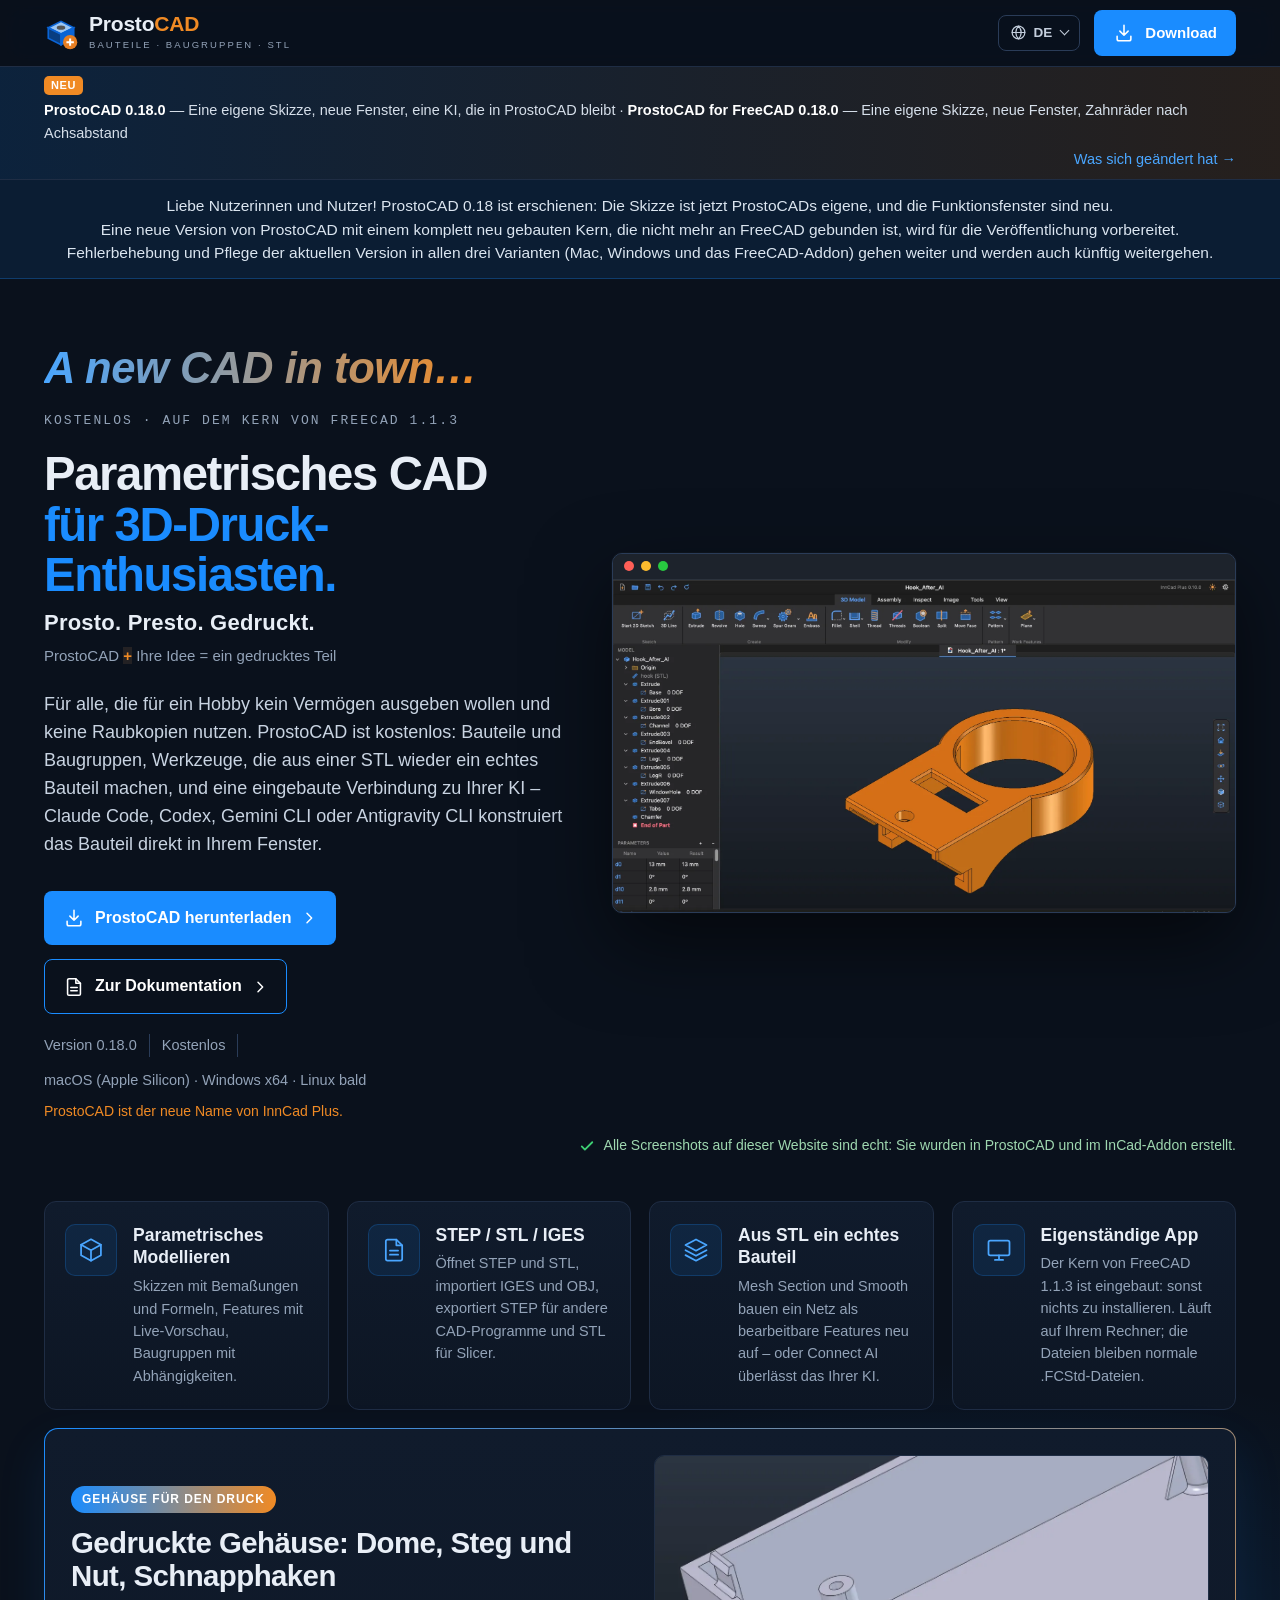
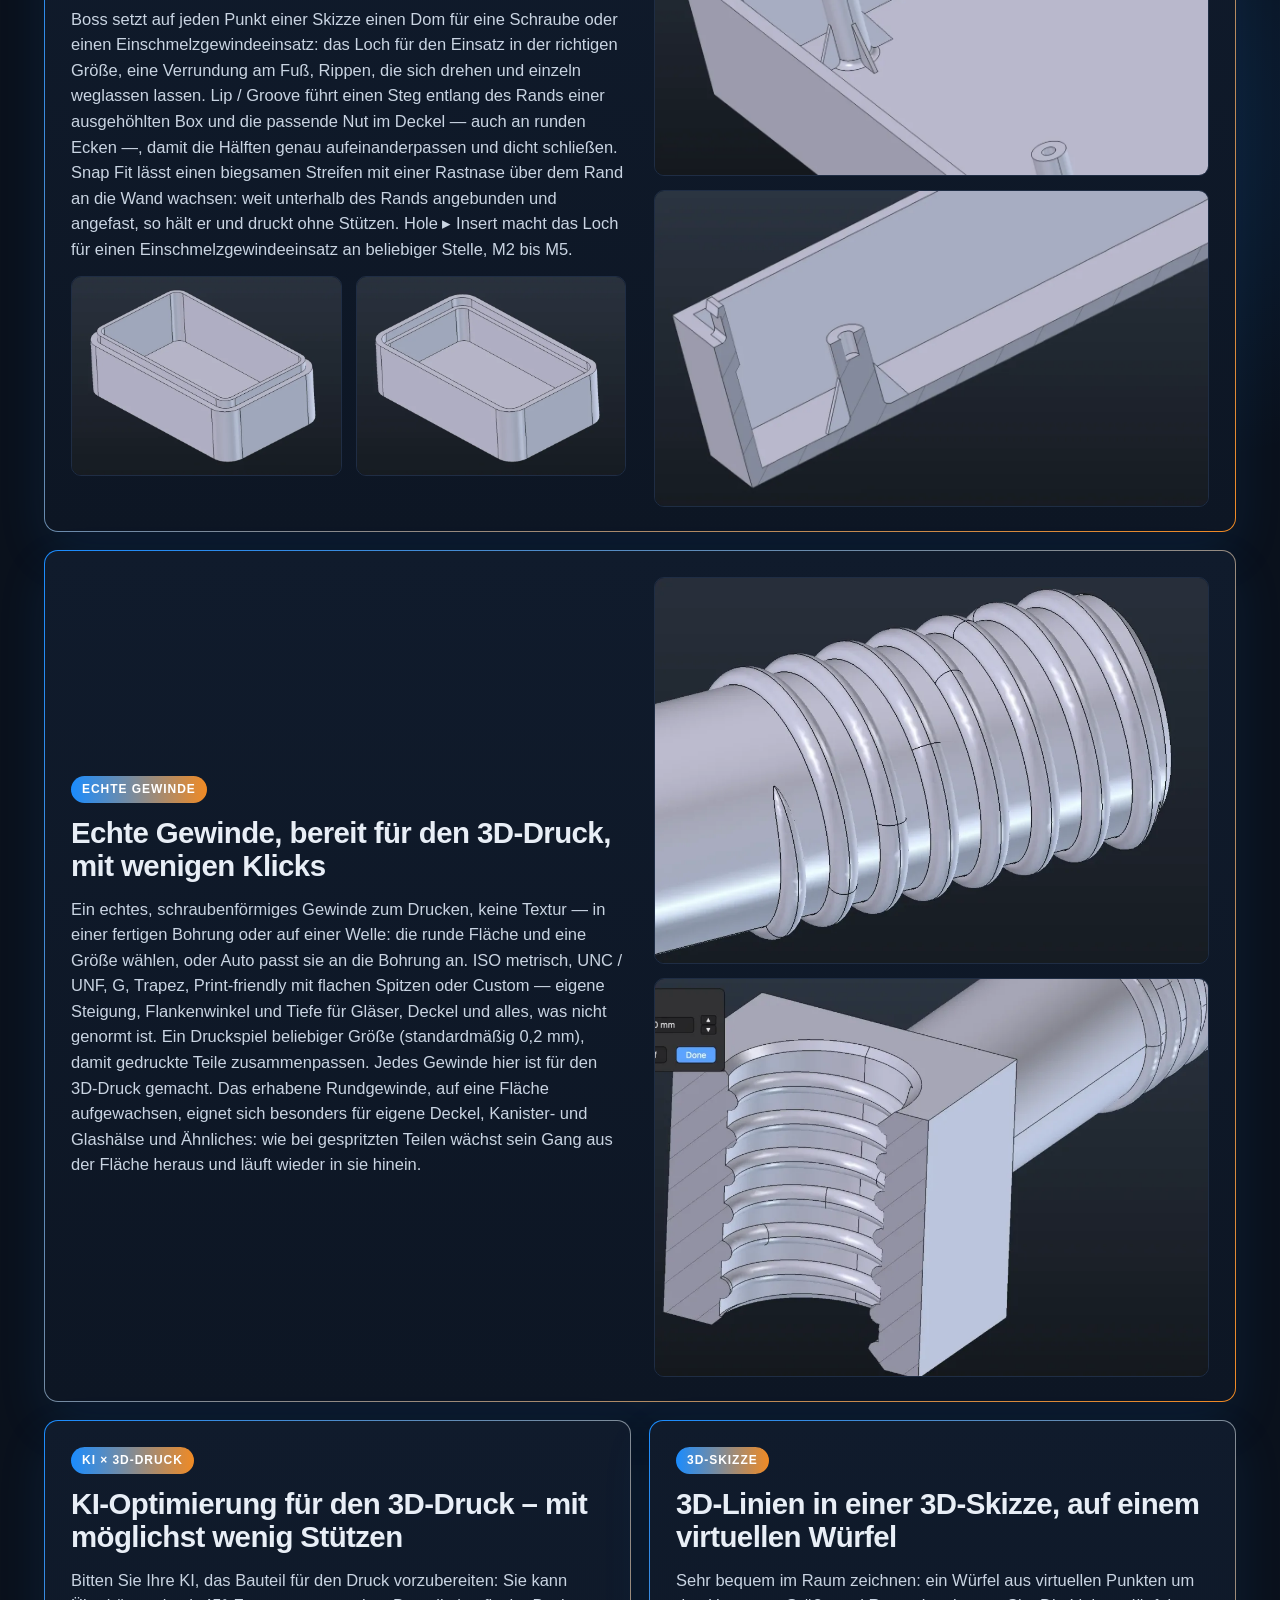
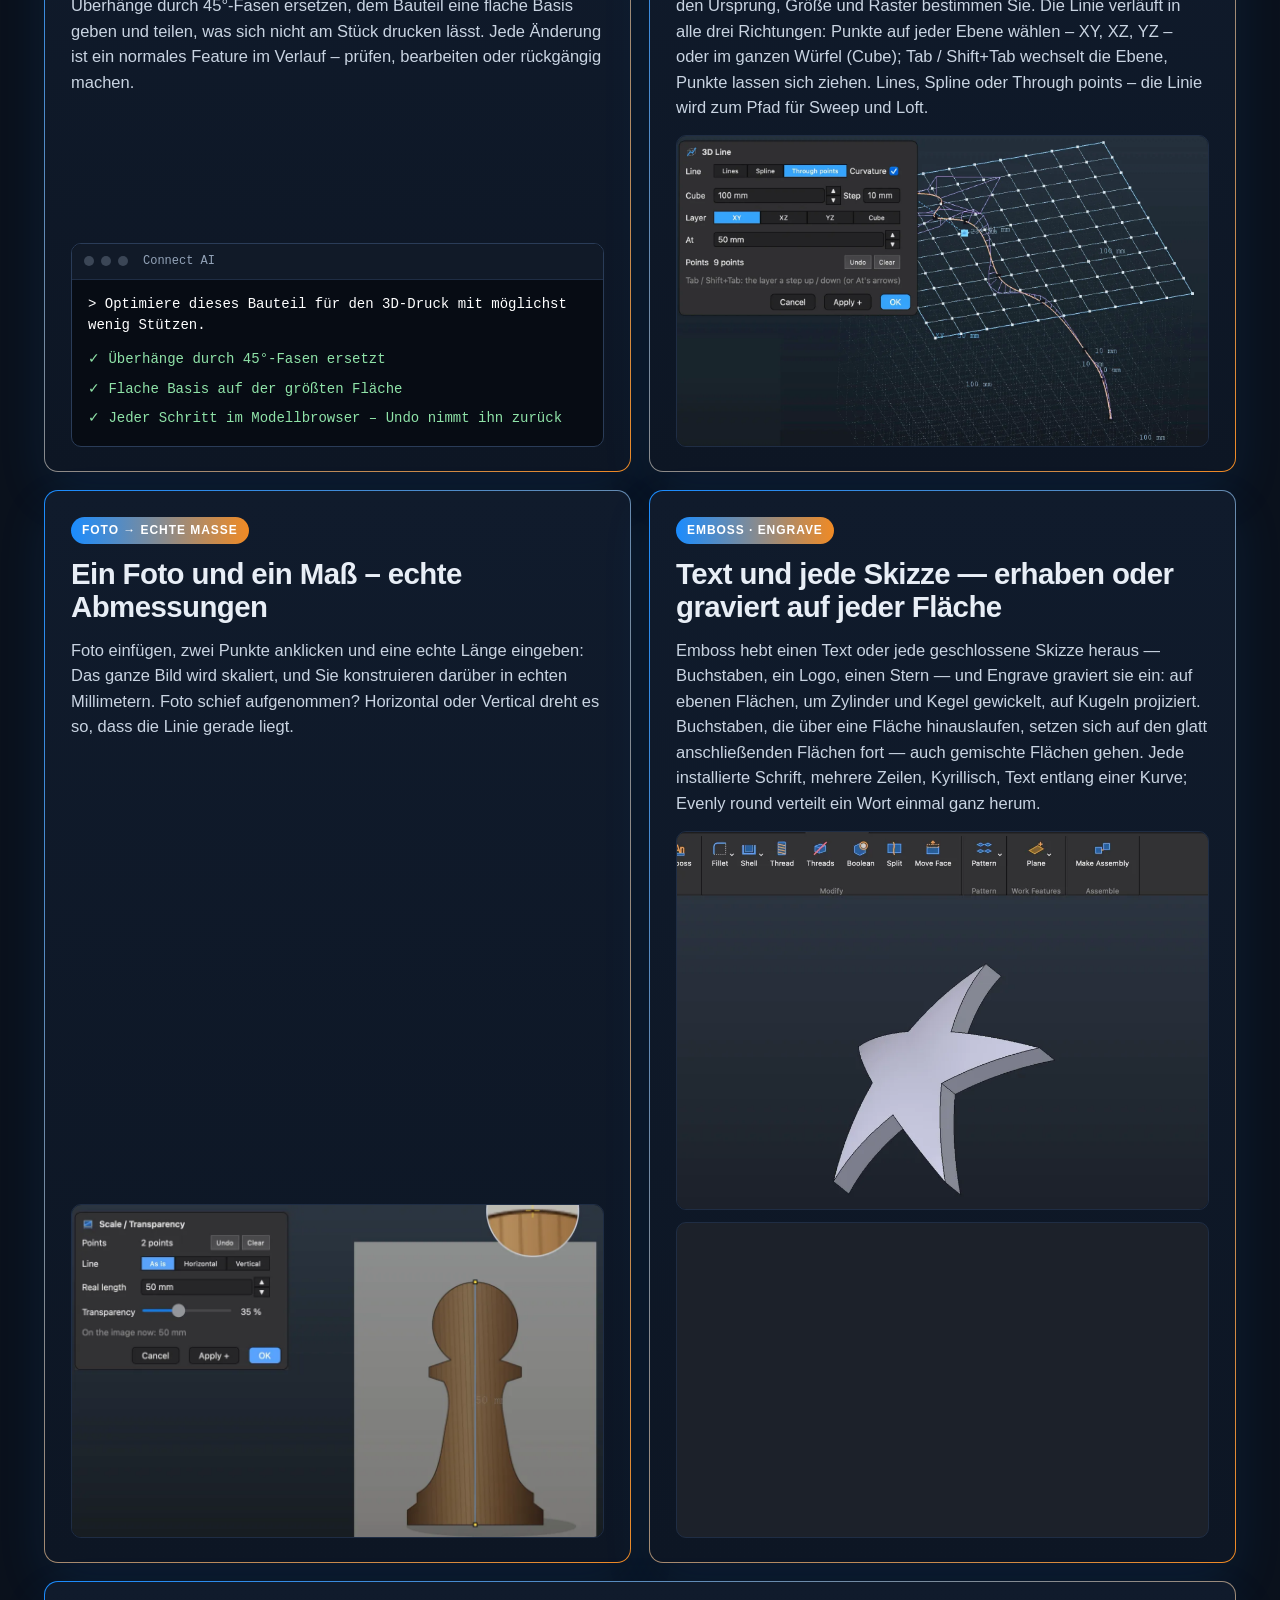
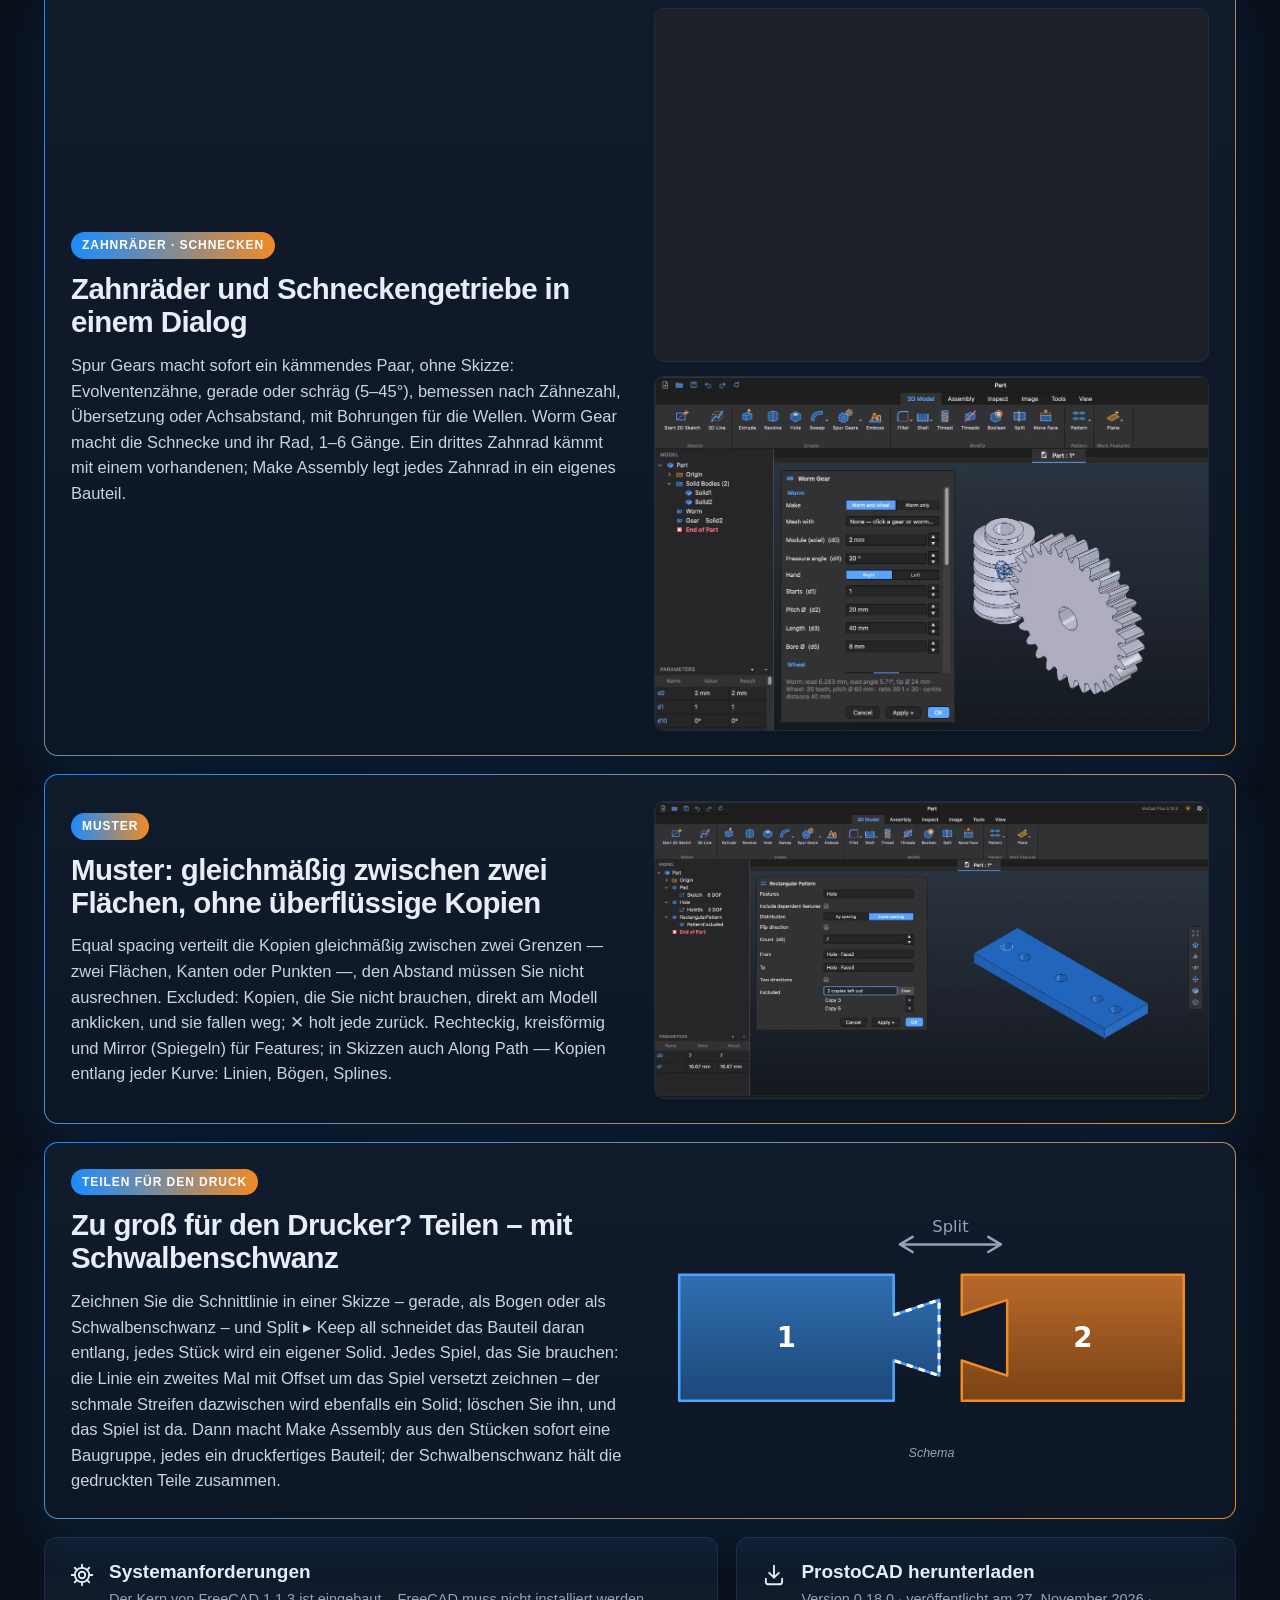
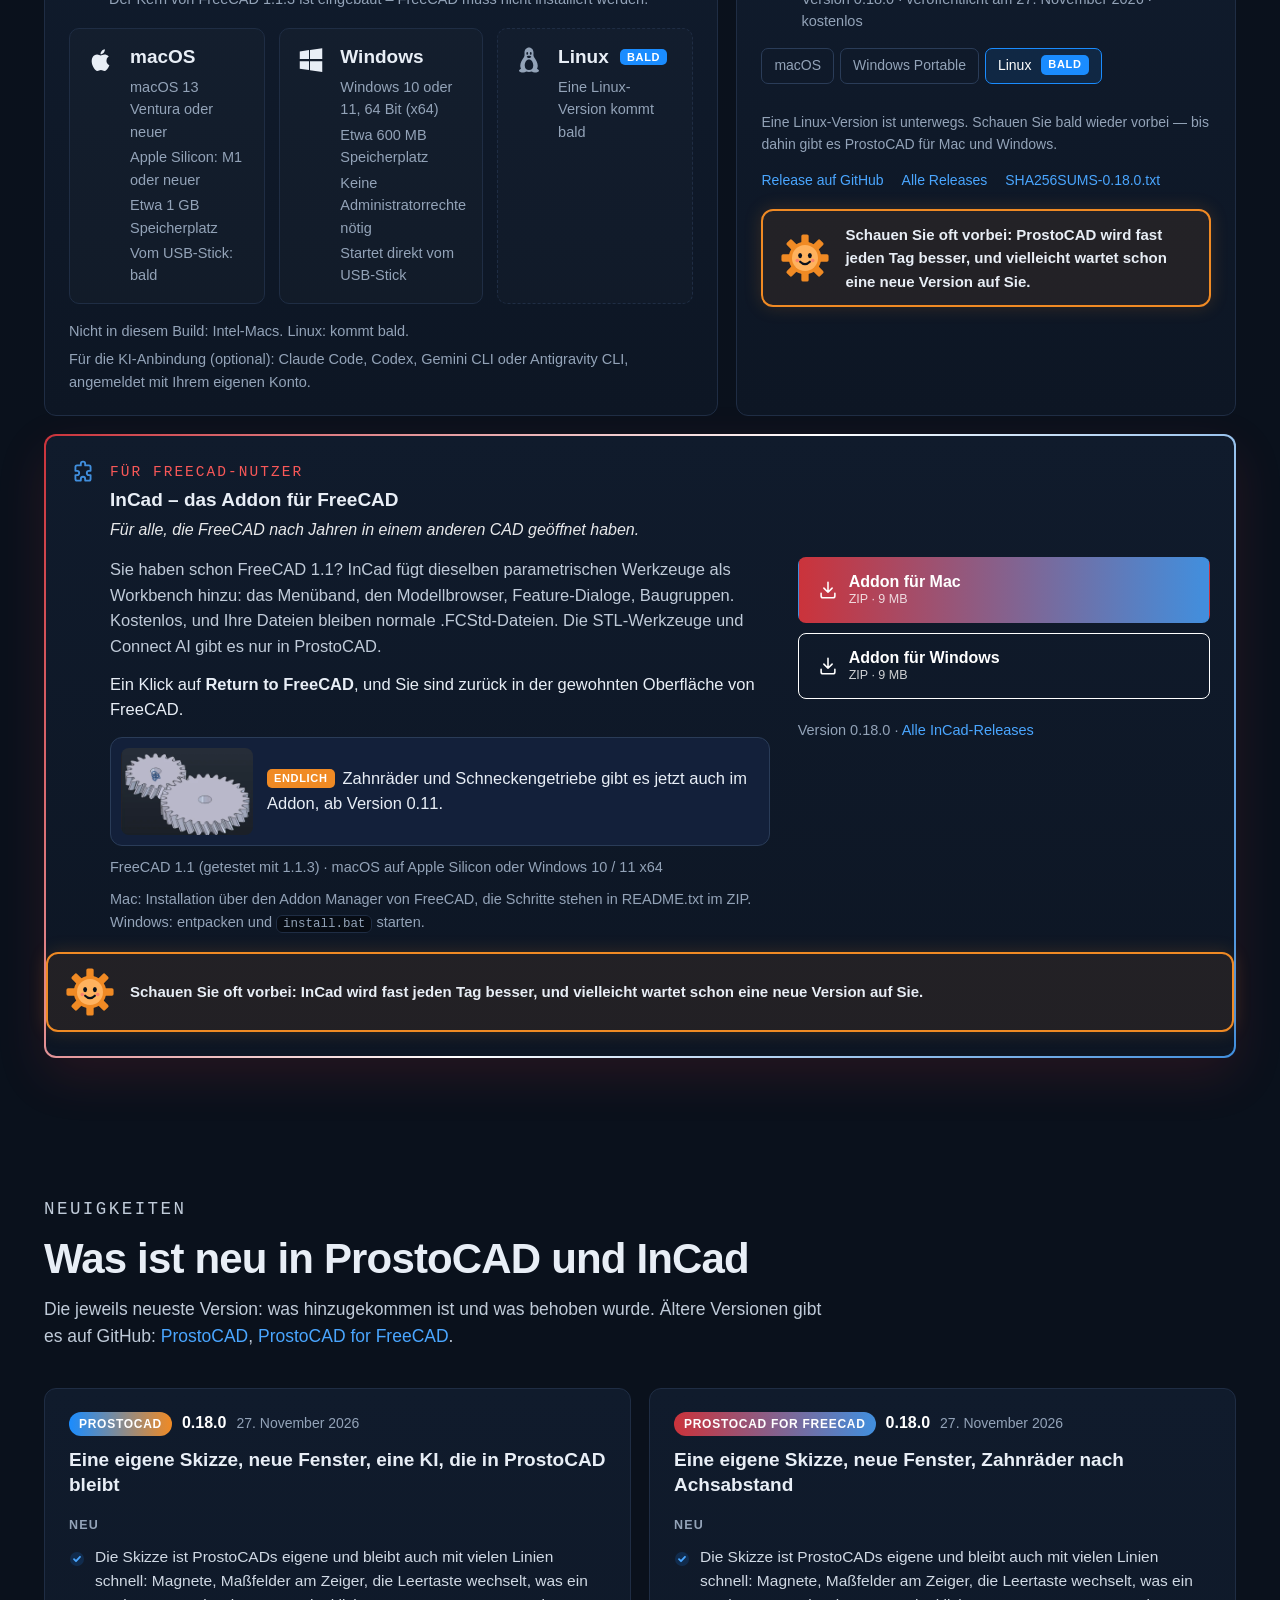
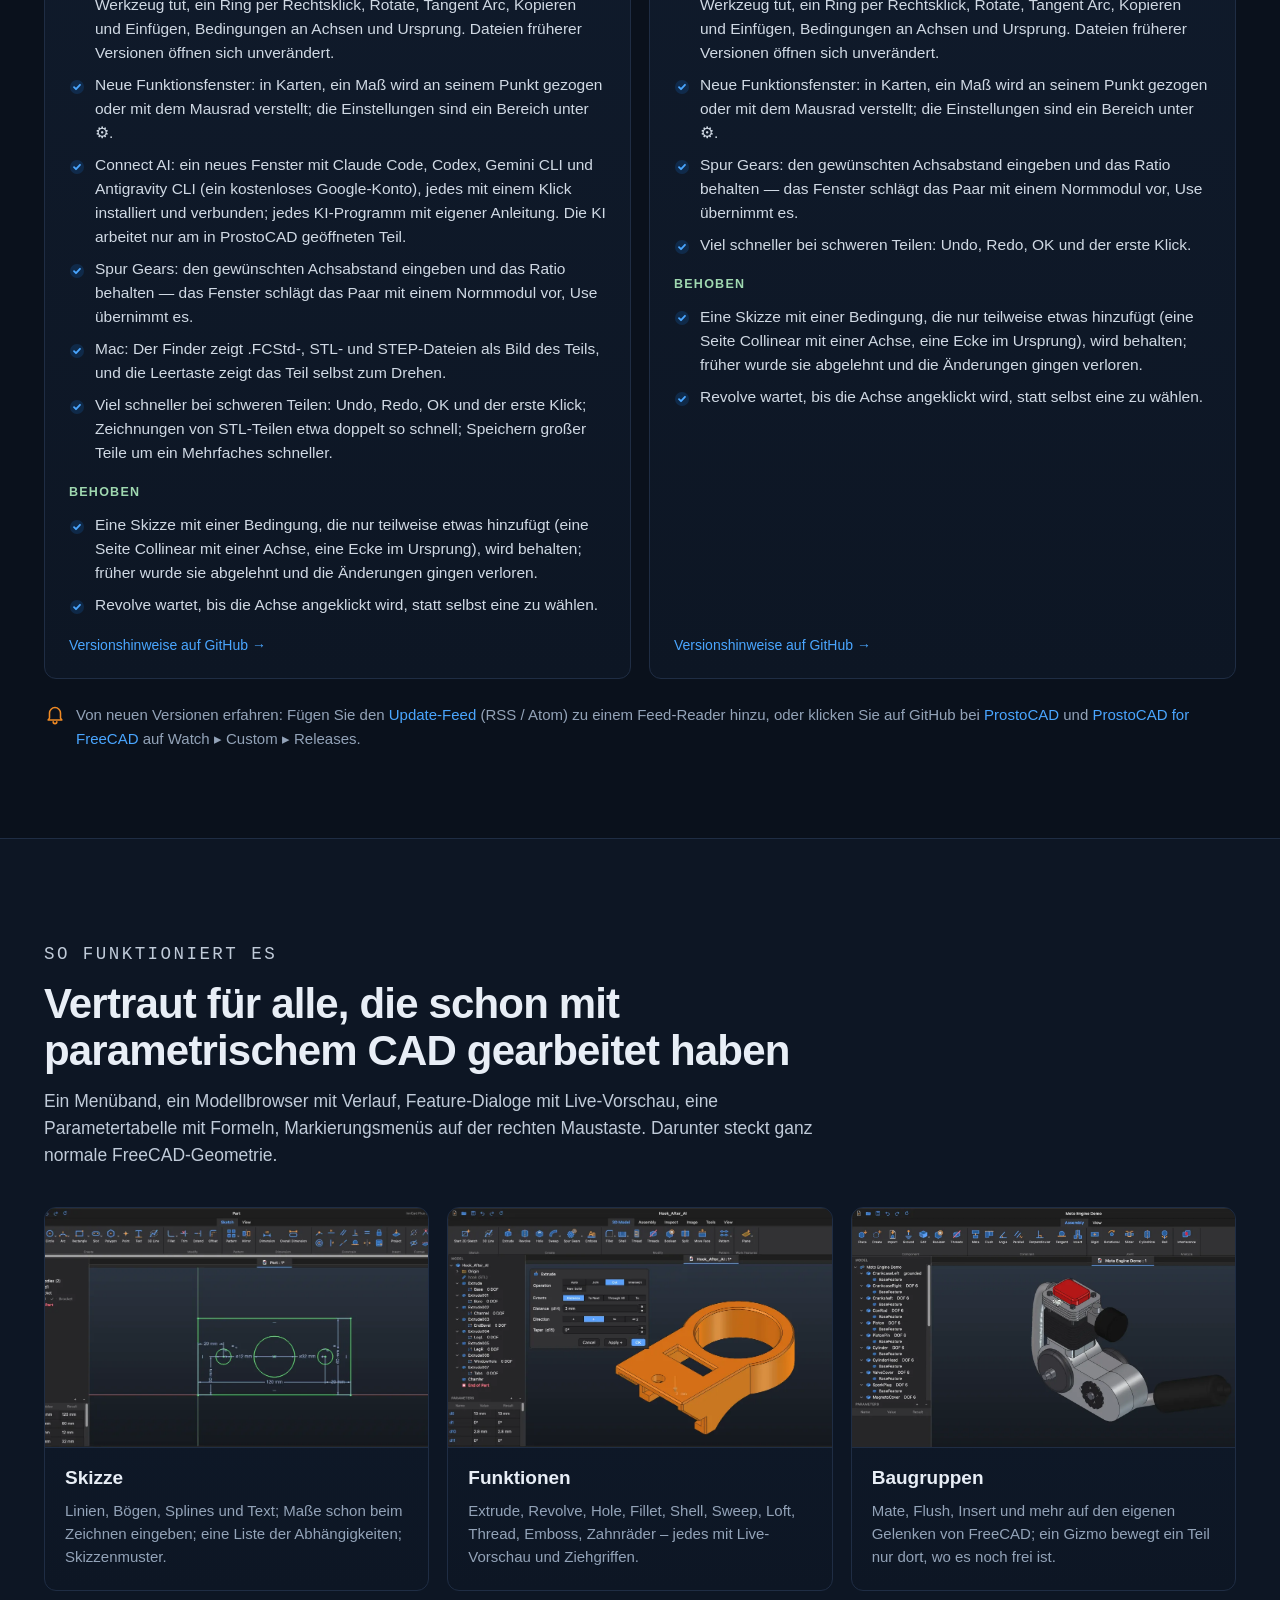
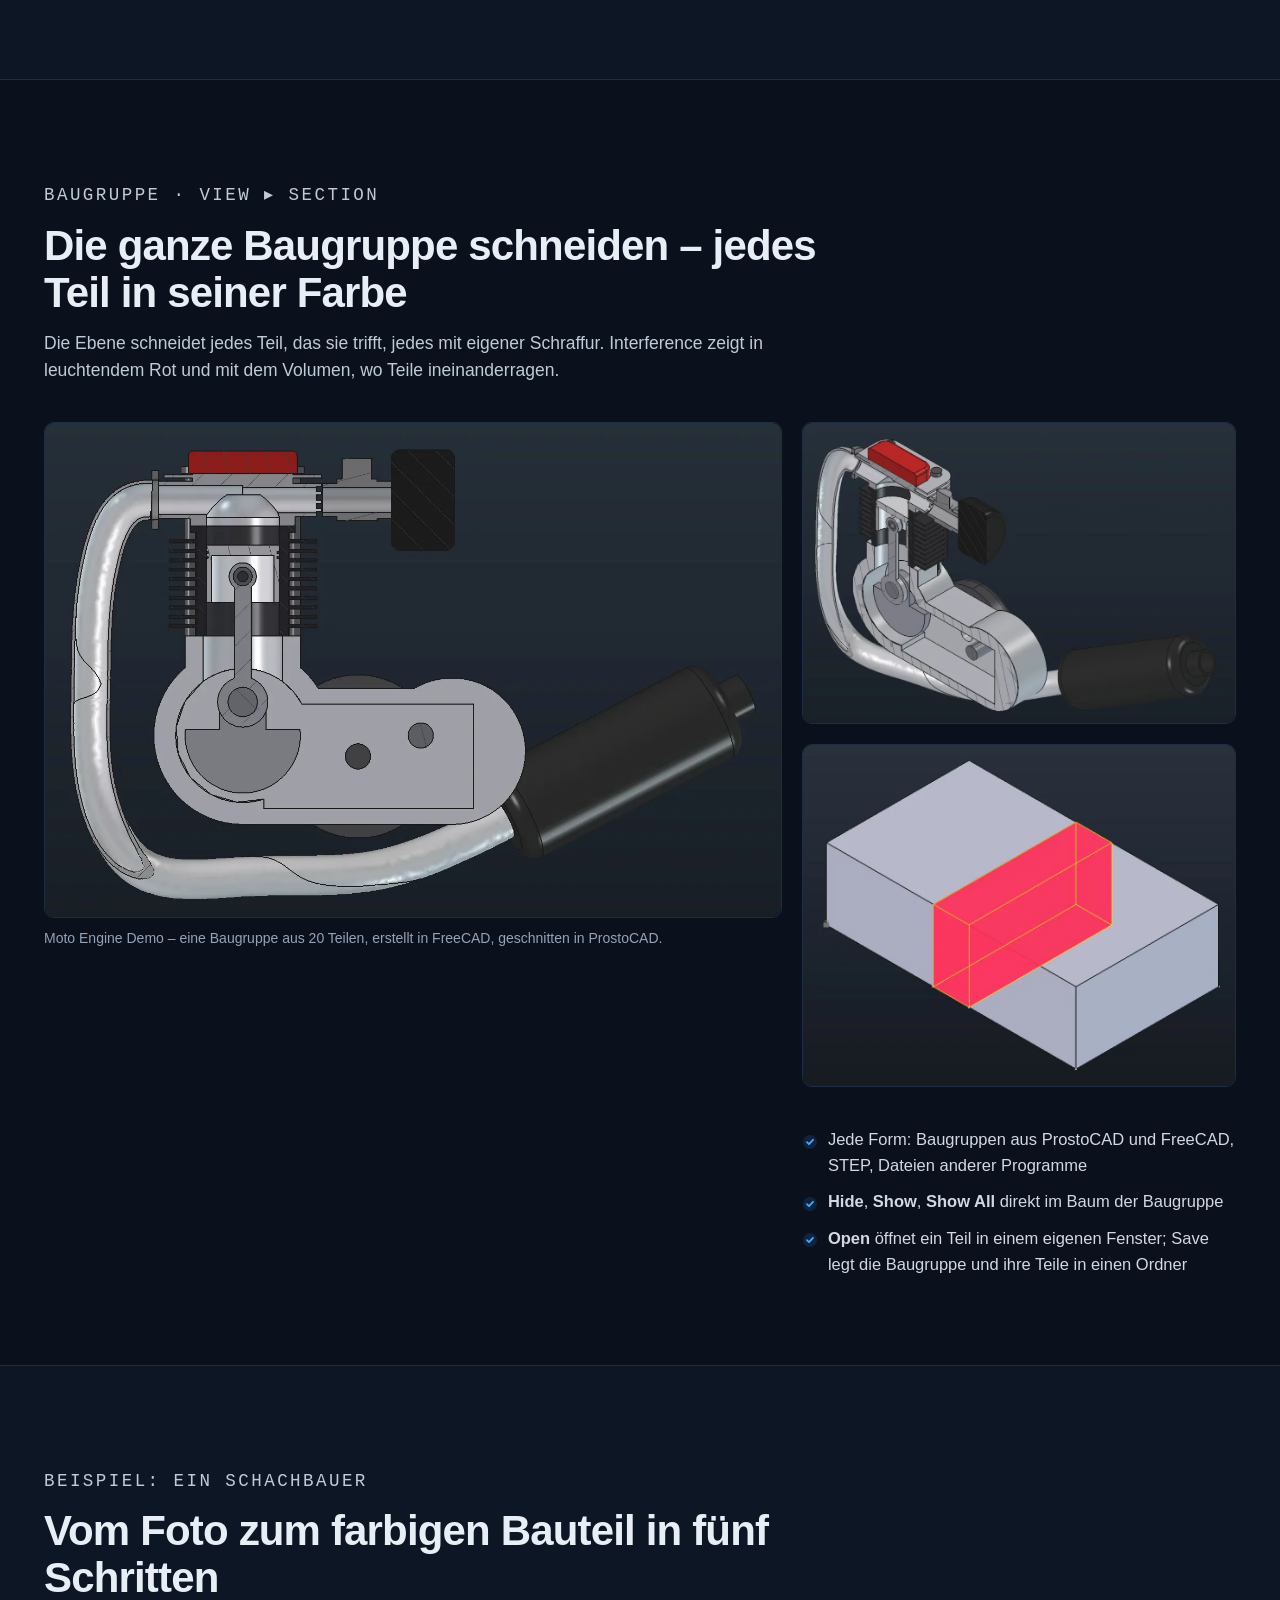
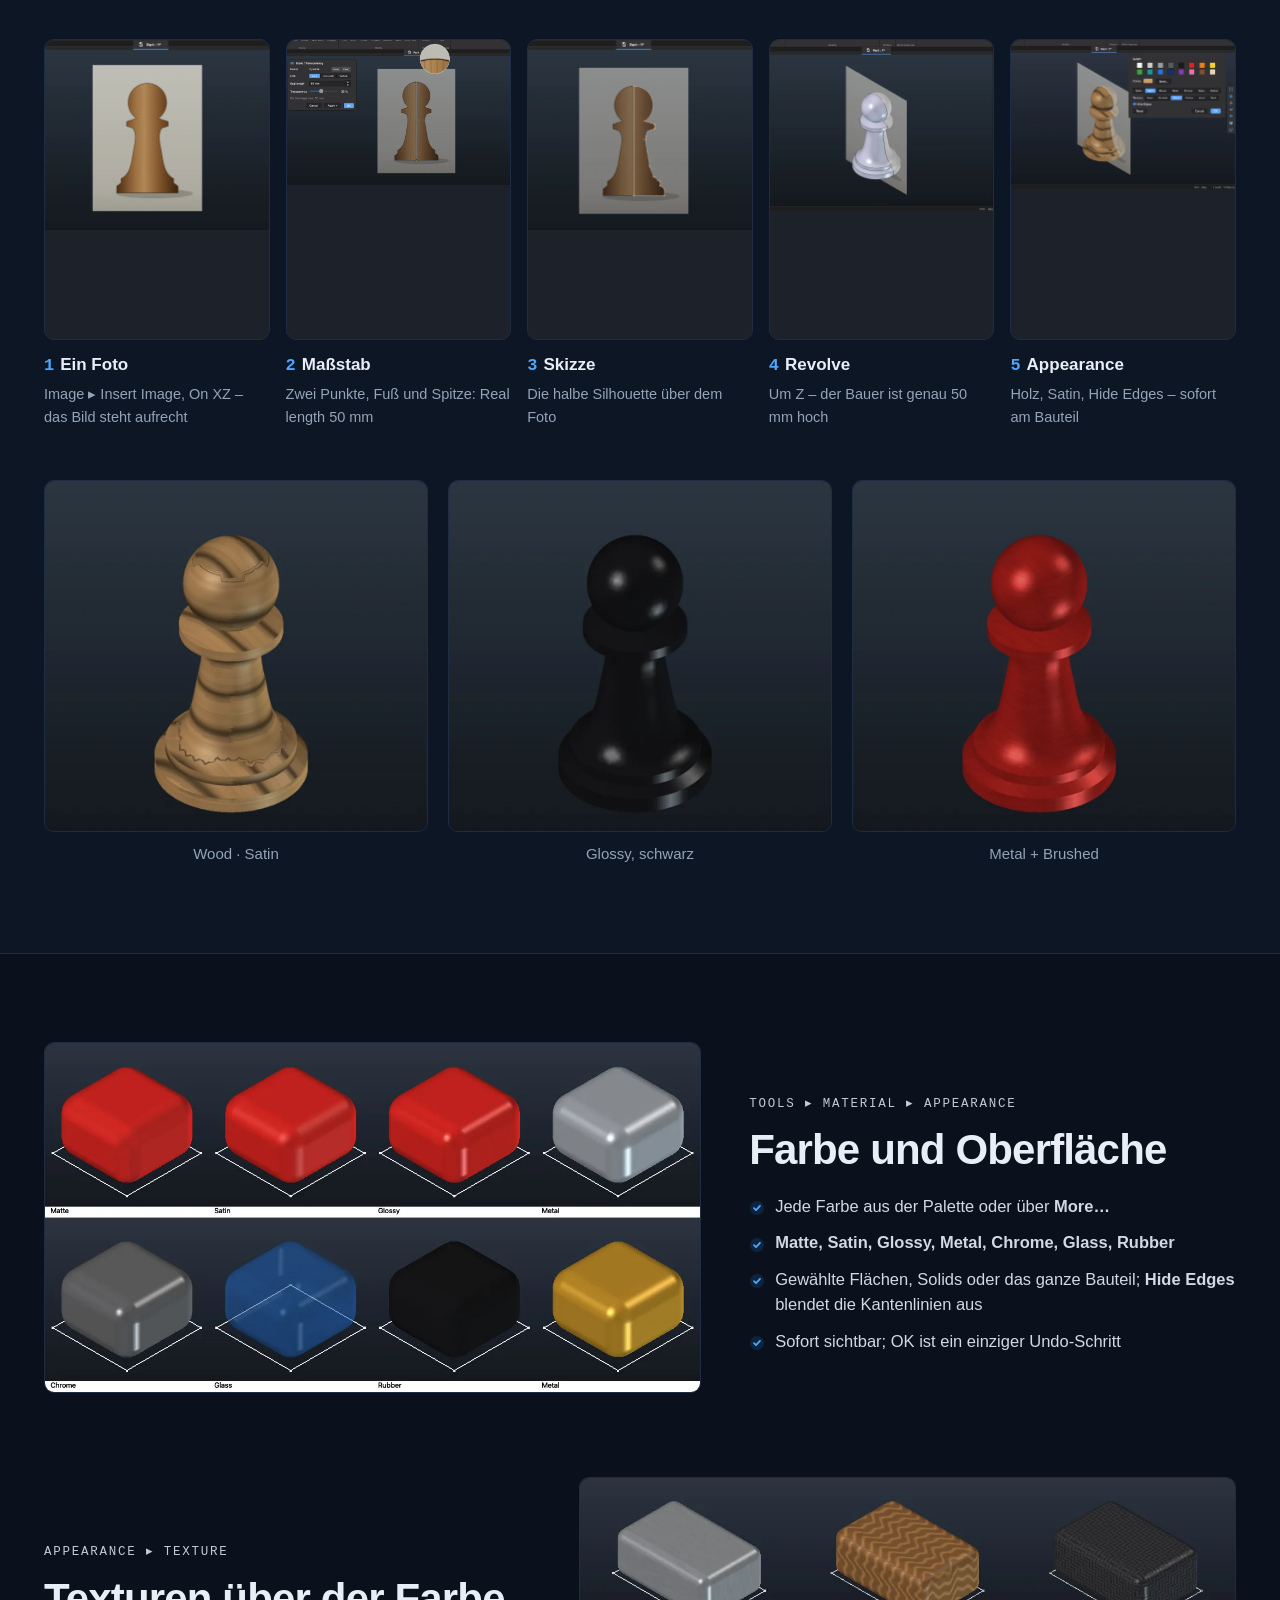
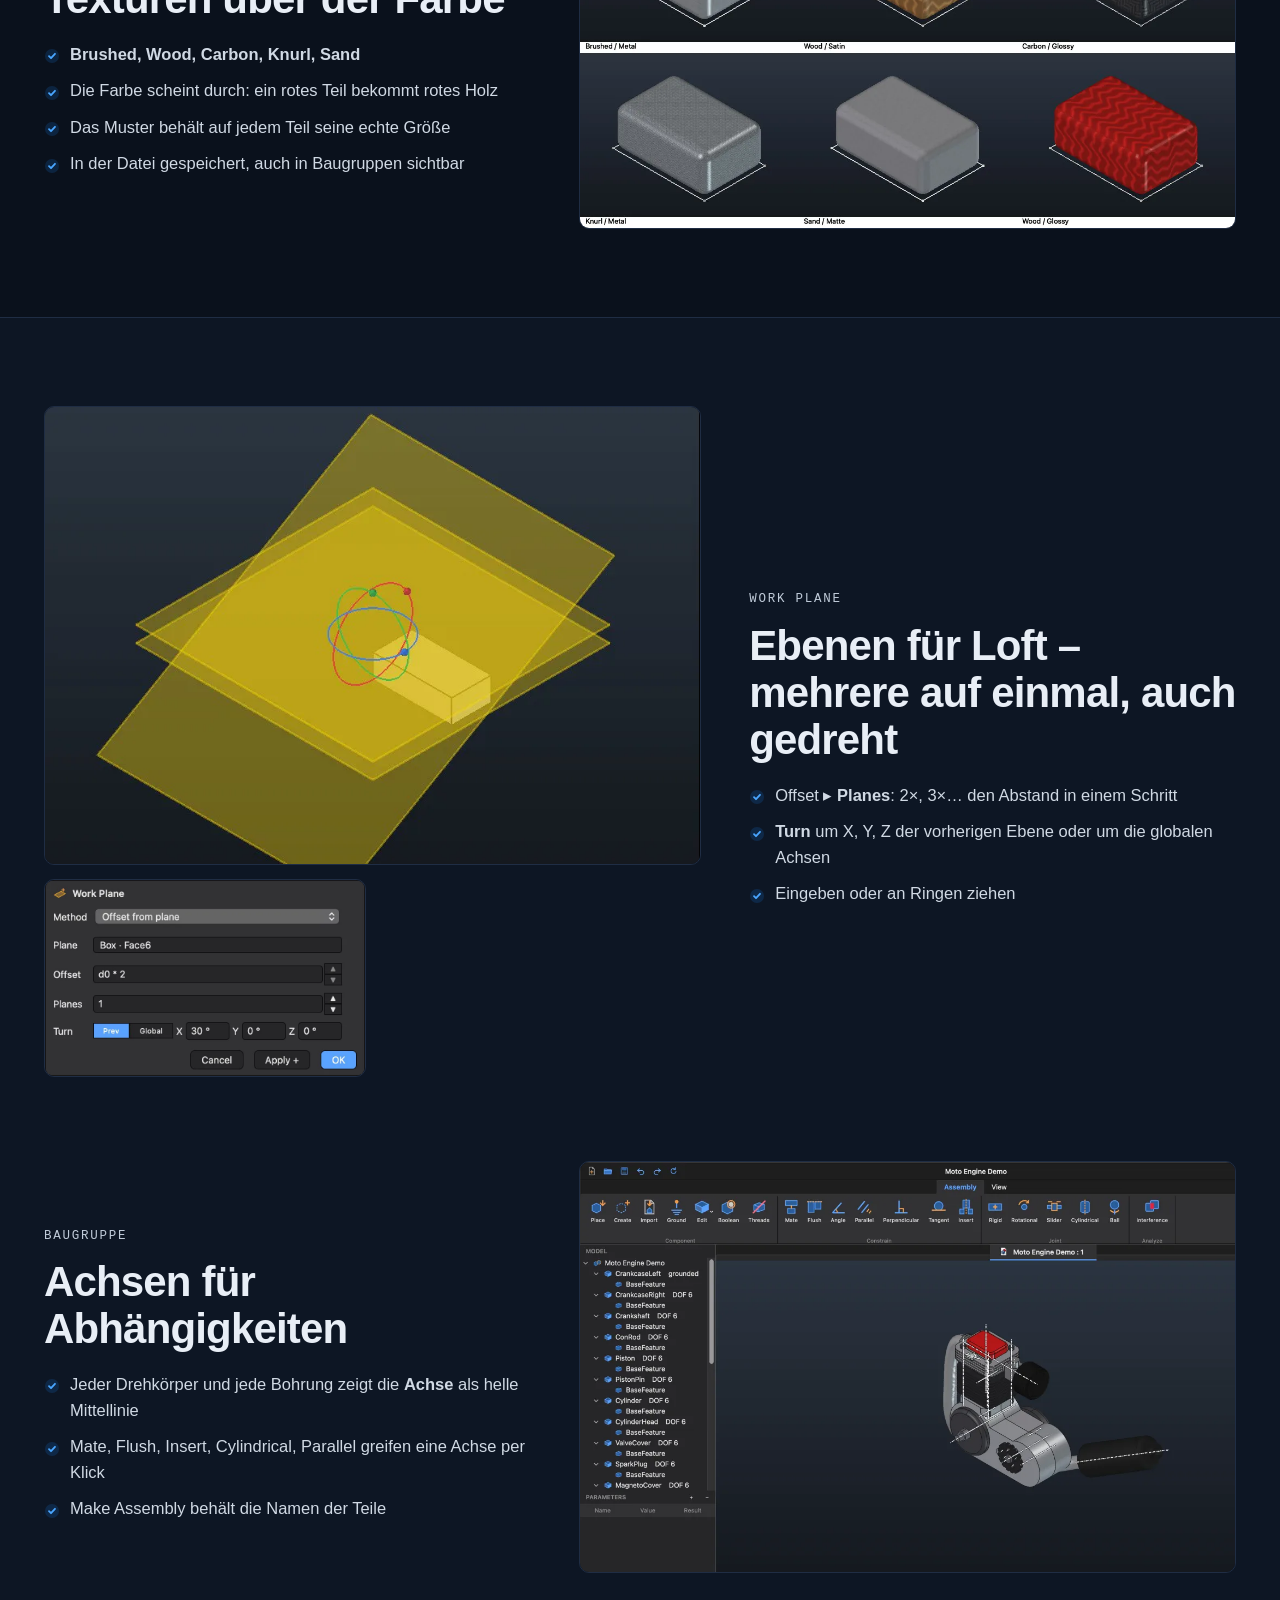
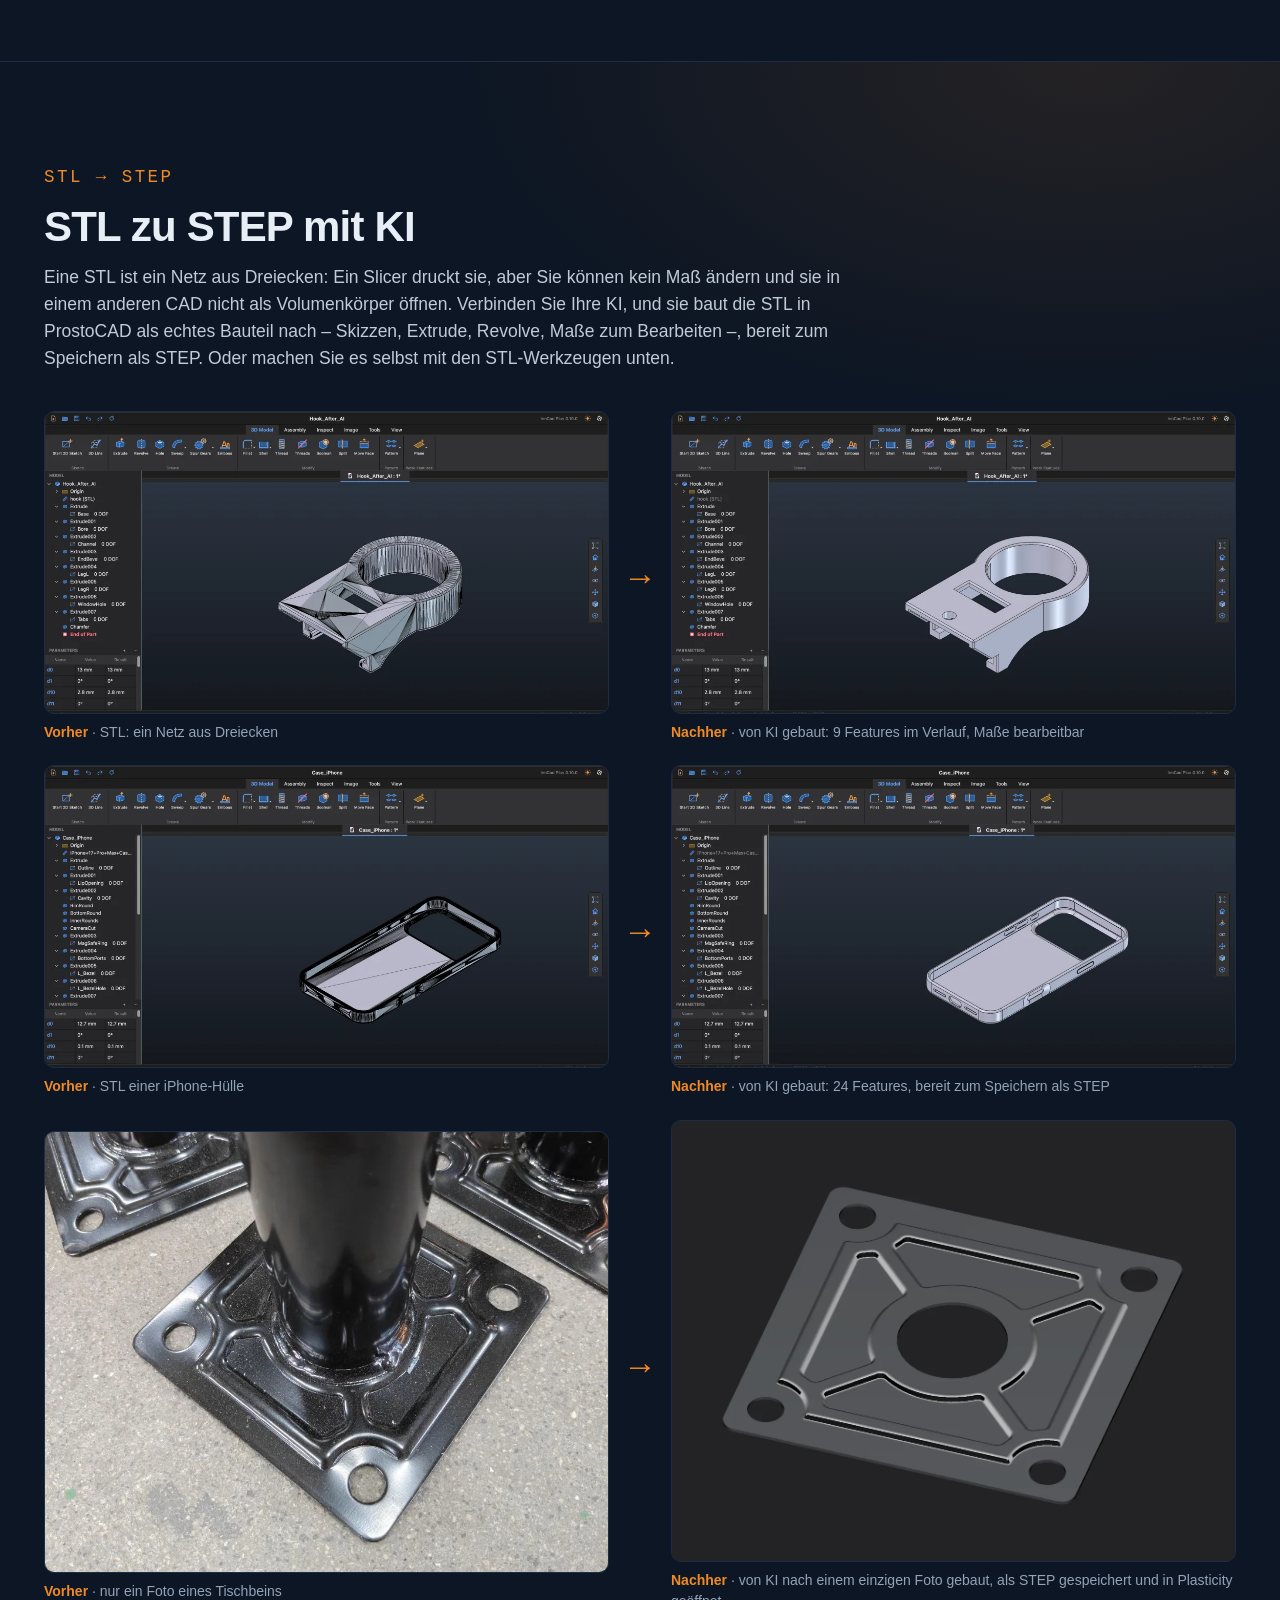
==== commit 9038a537: "ProstoCAD 0.18.0 and ProstoCAD for FreeCAD 0.18.0: news, downloads, manuals, Connect AI, a new word " ====
--- a/de/index.html
+++ b/de/index.html
@@ -4,9 +4,9 @@
 <meta charset="utf-8">
 <meta name="viewport" content="width=device-width, initial-scale=1">
 <title>ProstoCAD — kostenloses parametrisches CAD für den 3D-Druck, mit STL-Werkzeugen und KI</title>
-<meta name="description" content="ProstoCAD: parametrische Bauteile und Baugruppen auf dem Kern von FreeCAD 1.1.3. Eine Mac-App und eine Windows-Version, STL-Werkzeuge und eine eingebaute KI-Anbindung (Claude Code, Codex, Gemini CLI).">
+<meta name="description" content="ProstoCAD: parametrische Bauteile und Baugruppen auf dem Kern von FreeCAD 1.1.3. Eine Mac-App und eine Windows-Version, STL-Werkzeuge und eine eingebaute KI-Anbindung (Claude Code, Codex, Gemini CLI, Antigravity CLI).">
 <meta property="og:title" content="ProstoCAD">
-<meta property="og:description" content="ProstoCAD: parametrische Bauteile und Baugruppen auf dem Kern von FreeCAD 1.1.3. Eine Mac-App und eine Windows-Version, STL-Werkzeuge und eine eingebaute KI-Anbindung (Claude Code, Codex, Gemini CLI).">
+<meta property="og:description" content="ProstoCAD: parametrische Bauteile und Baugruppen auf dem Kern von FreeCAD 1.1.3. Eine Mac-App und eine Windows-Version, STL-Werkzeuge und eine eingebaute KI-Anbindung (Claude Code, Codex, Gemini CLI, Antigravity CLI).">
 <meta property="og:type" content="website">
 <meta name="theme-color" content="#0a111c">
 <meta name="msvalidate.01" content="499B6EF04BFF810C76A070A973326980">
@@ -22,7 +22,7 @@
 <meta property="og:image" content="https://prostocad.com/og.jpg">
 <meta name="twitter:card" content="summary_large_image">
 <link rel="icon" href="../icon.svg" type="image/svg+xml">
-<link rel="stylesheet" href="../style.css?v=0b33e1be">
+<link rel="stylesheet" href="../style.css?v=0baa9721">
 <script>document.documentElement.classList.add("js")</script>
 <script data-goatcounter="https://prostocad.goatcounter.com/count" async src="//gc.zgo.at/count.js"></script>
 </head>
@@ -43,8 +43,8 @@
     <a class="btn primary small" href="#download"><svg class="i" viewBox="0 0 24 24" aria-hidden="true"><path d="M12 3.5v11m0 0-4.5-4.5m4.5 4.5 4.5-4.5M4.5 15.5v3a2 2 0 0 0 2 2h11a2 2 0 0 0 2-2v-3"/></svg><span>Download</span></a>
   </div>
 </div></header>
-<div class="newsbar"><div class="wrap"><a href="#updates"><span class="tag-new">Neu</span><span class="what"><b>ProstoCAD 0.17.5</b> — Bereiche per Klick, einwandfreie Körper, Textrahmen · <b>ProstoCAD for FreeCAD 0.17.5</b> — Bereiche per Klick, einwandfreie Körper, Textrahmen</span><span class="go">Was sich geändert hat →</span></a></div></div>
-<div class="notice"><div class="wrap"><p>Liebe Nutzerinnen und Nutzer! Die Fehlerbehebung ist etwas langsamer geworden, und dafür gibt es zwei wichtige Gründe:<br>1. Große Änderungen an der Arbeit mit Skizzen in der aktuellen Version von ProstoCAD werden vorbereitet.<br>2. Eine neue Version von ProstoCAD mit einem komplett neu gebauten Kern, die nicht mehr an FreeCAD gebunden ist, wird für die Veröffentlichung vorbereitet.<br>Fehlerbehebung und Pflege der aktuellen Version in allen drei Varianten (Mac, Windows und das FreeCAD-Addon) gehen weiter und werden auch künftig weitergehen.</p></div></div>
+<div class="newsbar"><div class="wrap"><a href="#updates"><span class="tag-new">Neu</span><span class="what"><b>ProstoCAD 0.18.0</b> — Eine eigene Skizze, neue Fenster, eine KI, die in ProstoCAD bleibt · <b>ProstoCAD for FreeCAD 0.18.0</b> — Eine eigene Skizze, neue Fenster, Zahnräder nach Achsabstand</span><span class="go">Was sich geändert hat →</span></a></div></div>
+<div class="notice"><div class="wrap"><p>Liebe Nutzerinnen und Nutzer! ProstoCAD 0.18 ist erschienen: Die Skizze ist jetzt ProstoCADs eigene, und die Funktionsfenster sind neu.<br>Eine neue Version von ProstoCAD mit einem komplett neu gebauten Kern, die nicht mehr an FreeCAD gebunden ist, wird für die Veröffentlichung vorbereitet.<br>Fehlerbehebung und Pflege der aktuellen Version in allen drei Varianten (Mac, Windows und das FreeCAD-Addon) gehen weiter und werden auch künftig weitergehen.</p></div></div>
 
 <main id="top">
 <div class="hero"><div class="wrap">
@@ -55,12 +55,12 @@
       <h1>Parametrisches CAD<span>für 3D‑Druck-Enthusiasten.</span></h1>
       <p class="tagline">Prosto. Presto. Gedruckt.</p>
       <p class="equation">ProstoCAD <b class='plus'>+</b> Ihre Idee = ein gedrucktes Teil</p>
-      <p class="lead">Für alle, die für ein Hobby kein Vermögen ausgeben wollen und keine Raubkopien nutzen. ProstoCAD ist kostenlos: Bauteile und Baugruppen, Werkzeuge, die aus einer STL wieder ein echtes Bauteil machen, und eine eingebaute Verbindung zu Ihrer KI – Claude Code, Codex oder Gemini CLI konstruiert das Bauteil direkt in Ihrem Fenster.</p>
+      <p class="lead">Für alle, die für ein Hobby kein Vermögen ausgeben wollen und keine Raubkopien nutzen. ProstoCAD ist kostenlos: Bauteile und Baugruppen, Werkzeuge, die aus einer STL wieder ein echtes Bauteil machen, und eine eingebaute Verbindung zu Ihrer KI – Claude Code, Codex, Gemini CLI oder Antigravity CLI konstruiert das Bauteil direkt in Ihrem Fenster.</p>
       <div class="cta">
         <a class="btn primary" href="#download"><svg class="i" viewBox="0 0 24 24" aria-hidden="true"><path d="M12 3.5v11m0 0-4.5-4.5m4.5 4.5 4.5-4.5M4.5 15.5v3a2 2 0 0 0 2 2h11a2 2 0 0 0 2-2v-3"/></svg>ProstoCAD herunterladen<svg class="i chev" viewBox="0 0 24 24" aria-hidden="true"><path d="m9 5 7 7-7 7"/></svg></a>
         <a class="btn outline" href="#docs"><svg class="i" viewBox="0 0 24 24" aria-hidden="true"><path d="M14 3H6.5A1.5 1.5 0 0 0 5 4.5v15A1.5 1.5 0 0 0 6.5 21h11a1.5 1.5 0 0 0 1.5-1.5V8z"/><path d="M14 3v5h5M8.5 12.5h7M8.5 16h7"/></svg>Zur Dokumentation<svg class="i chev" viewBox="0 0 24 24" aria-hidden="true"><path d="m9 5 7 7-7 7"/></svg></a>
       </div>
-      <p class="meta"><span>Version 0.17.5</span><i></i><span>Kostenlos</span><i></i><span>macOS (Apple Silicon) · Windows x64 · Linux bald</span></p>
+      <p class="meta"><span>Version 0.18.0</span><i></i><span>Kostenlos</span><i></i><span>macOS (Apple Silicon) · Windows x64 · Linux bald</span></p>
       <p class="renamed">ProstoCAD ist der neue Name von InnCad Plus.</p>
     </div>
     <div class="window"><div class="bar"><i></i><i></i><i></i></div><div class=""><a class="zoom" href="../img/hero.webp?v=947d2b0a"><img src="../img/hero.webp?v=947d2b0a" alt="Das Fenster von ProstoCAD: Menüband, Modellbrowser, Parameter und ein Bauteil" width="1800" height="963" loading="lazy" decoding="async"></a></div></div>
@@ -176,35 +176,35 @@
       </div>
       <div class="foot">
         <p>Nicht in diesem Build: Intel-Macs. Linux: kommt bald.</p>
-        <p>Für die KI-Anbindung (optional): Claude Code, Codex oder Gemini CLI, angemeldet mit Ihrem eigenen Konto.</p>
+        <p>Für die KI-Anbindung (optional): Claude Code, Codex, Gemini CLI oder Antigravity CLI, angemeldet mit Ihrem eigenen Konto.</p>
       </div>
     </div>
 
     <div class="box dlbox" id="download">
       <div class="boxhead"><svg class="i" viewBox="0 0 24 24" aria-hidden="true"><path d="M12 3.5v11m0 0-4.5-4.5m4.5 4.5 4.5-4.5M4.5 15.5v3a2 2 0 0 0 2 2h11a2 2 0 0 0 2-2v-3"/></svg><div><h3>ProstoCAD herunterladen</h3>
-        <p>Version 0.17.5 · veröffentlicht am 9. November 2026 · kostenlos</p></div></div>
+        <p>Version 0.18.0 · veröffentlicht am 27. November 2026 · kostenlos</p></div></div>
       <div class="tabs" role="tablist">
         <button type="button" role="tab" data-pf="pf-mac">macOS</button>
         <button type="button" role="tab" data-pf="pf-zip">Windows Portable</button>
         <button type="button" role="tab" data-pf="pf-linux">Linux <span class="tag-soon">bald</span></button>
       </div>
       <div class="pf" id="pf-mac"><h4>macOS</h4>
-        <a class="btn primary" href="https://github.com/Igr11/ProstoCAD-releases/releases/download/v0.17.5/ProstoCAD-0.17.5-macos-arm64.dmg" data-goatcounter-click="download-mac" data-goatcounter-title="ProstoCAD-0.17.5-macos-arm64.dmg"><svg class="i" viewBox="0 0 24 24" aria-hidden="true"><path d="M12 3.5v11m0 0-4.5-4.5m4.5 4.5 4.5-4.5M4.5 15.5v3a2 2 0 0 0 2 2h11a2 2 0 0 0 2-2v-3"/></svg>Für Mac herunterladen</a>
-        <p class="file">ProstoCAD-0.17.5-macos-arm64.dmg · 201 MB</p>
-        <div class="sha"><div><small>SHA-256</small><code>54944fb4e6c9525c4376e8cd24d4ce85bf61dcf89647a0150e9a27137592fea6</code></div>
-          <button class="copy" type="button" data-copy="54944fb4e6c9525c4376e8cd24d4ce85bf61dcf89647a0150e9a27137592fea6" data-ok="Kopiert" aria-label="SHA-256 kopieren"><svg class="i" viewBox="0 0 24 24" aria-hidden="true"><rect x="8.5" y="8.5" width="11.5" height="11.5" rx="2"/><path d="M15.5 8.5V5.5A1.5 1.5 0 0 0 14 4H5.5A1.5 1.5 0 0 0 4 5.5V14a1.5 1.5 0 0 0 1.5 1.5h3"/></svg></button></div>
+        <a class="btn primary" href="https://github.com/Igr11/ProstoCAD-releases/releases/download/v0.18.0/ProstoCAD-0.18.0-macos-arm64.dmg" data-goatcounter-click="download-mac" data-goatcounter-title="ProstoCAD-0.18.0-macos-arm64.dmg"><svg class="i" viewBox="0 0 24 24" aria-hidden="true"><path d="M12 3.5v11m0 0-4.5-4.5m4.5 4.5 4.5-4.5M4.5 15.5v3a2 2 0 0 0 2 2h11a2 2 0 0 0 2-2v-3"/></svg>Für Mac herunterladen</a>
+        <p class="file">ProstoCAD-0.18.0-macos-arm64.dmg · 201 MB</p>
+        <div class="sha"><div><small>SHA-256</small><code>e0c0bae1609d48dcb8bb654d7af7ab43d81d166083c842056724080cce8377e3</code></div>
+          <button class="copy" type="button" data-copy="e0c0bae1609d48dcb8bb654d7af7ab43d81d166083c842056724080cce8377e3" data-ok="Kopiert" aria-label="SHA-256 kopieren"><svg class="i" viewBox="0 0 24 24" aria-hidden="true"><rect x="8.5" y="8.5" width="11.5" height="11.5" rx="2"/><path d="M15.5 8.5V5.5A1.5 1.5 0 0 0 14 4H5.5A1.5 1.5 0 0 0 4 5.5V14a1.5 1.5 0 0 0 1.5 1.5h3"/></svg></button></div>
         <p class="note">Ziehen Sie ProstoCAD.app in den Ordner „Programme“. Beim ersten Start fragt macOS nach einer Bestätigung: <a href="#faq-mac">Dennoch öffnen</a>.</p></div>
       <div class="pf" id="pf-zip"><h4>Windows Portable</h4>
-        <a class="btn primary" href="https://github.com/Igr11/ProstoCAD-releases/releases/download/v0.17.5/ProstoCAD-0.17.5-windows-x64.zip" data-goatcounter-click="download-win" data-goatcounter-title="ProstoCAD-0.17.5-windows-x64.zip"><svg class="i" viewBox="0 0 24 24" aria-hidden="true"><path d="M12 3.5v11m0 0-4.5-4.5m4.5 4.5 4.5-4.5M4.5 15.5v3a2 2 0 0 0 2 2h11a2 2 0 0 0 2-2v-3"/></svg>Windows Portable herunterladen</a>
-        <p class="file">ProstoCAD-0.17.5-windows-x64.zip · 213 MB</p>
-        <div class="sha"><div><small>SHA-256</small><code>585cecb30677b865b2732be648795522d5ae5aa803bf0fa8eca8d5fa1492170b</code></div>
-          <button class="copy" type="button" data-copy="585cecb30677b865b2732be648795522d5ae5aa803bf0fa8eca8d5fa1492170b" data-ok="Kopiert" aria-label="SHA-256 kopieren"><svg class="i" viewBox="0 0 24 24" aria-hidden="true"><rect x="8.5" y="8.5" width="11.5" height="11.5" rx="2"/><path d="M15.5 8.5V5.5A1.5 1.5 0 0 0 14 4H5.5A1.5 1.5 0 0 0 4 5.5V14a1.5 1.5 0 0 0 1.5 1.5h3"/></svg></button></div>
+        <a class="btn primary" href="https://github.com/Igr11/ProstoCAD-releases/releases/download/v0.18.0/ProstoCAD-0.18.0-windows-x64.zip" data-goatcounter-click="download-win" data-goatcounter-title="ProstoCAD-0.18.0-windows-x64.zip"><svg class="i" viewBox="0 0 24 24" aria-hidden="true"><path d="M12 3.5v11m0 0-4.5-4.5m4.5 4.5 4.5-4.5M4.5 15.5v3a2 2 0 0 0 2 2h11a2 2 0 0 0 2-2v-3"/></svg>Windows Portable herunterladen</a>
+        <p class="file">ProstoCAD-0.18.0-windows-x64.zip · 214 MB</p>
+        <div class="sha"><div><small>SHA-256</small><code>1050c3df95ef705d154d0f809b1b41a2e7103527476238409bd1f60ec5577e8b</code></div>
+          <button class="copy" type="button" data-copy="1050c3df95ef705d154d0f809b1b41a2e7103527476238409bd1f60ec5577e8b" data-ok="Kopiert" aria-label="SHA-256 kopieren"><svg class="i" viewBox="0 0 24 24" aria-hidden="true"><rect x="8.5" y="8.5" width="11.5" height="11.5" rx="2"/><path d="M15.5 8.5V5.5A1.5 1.5 0 0 0 14 4H5.5A1.5 1.5 0 0 0 4 5.5V14a1.5 1.5 0 0 0 1.5 1.5h3"/></svg></button></div>
         <p class="note"><b>Keine Installation nötig. Entpacken und loslegen.</b> Einen kurzen Pfad nur mit lateinischen Buchstaben wählen, dann <code>ProstoCAD.exe</code> starten.</p></div>
       <div class="pf" id="pf-linux"><h4>Linux</h4><p class="note">Eine Linux-Version ist unterwegs. Schauen Sie bald wieder vorbei — bis dahin gibt es ProstoCAD für Mac und Windows.</p></div>
       <div class="links">
-        <a href="https://github.com/Igr11/ProstoCAD-releases/releases/tag/v0.17.5">Release auf GitHub</a>
+        <a href="https://github.com/Igr11/ProstoCAD-releases/releases/tag/v0.18.0">Release auf GitHub</a>
         <a href="https://github.com/Igr11/ProstoCAD-releases/releases">Alle Releases</a>
-        <a href="https://github.com/Igr11/ProstoCAD-releases/releases/download/v0.17.5/SHA256SUMS-0.17.5.txt">SHA256SUMS-0.17.5.txt</a>
+        <a href="https://github.com/Igr11/ProstoCAD-releases/releases/download/v0.18.0/SHA256SUMS-0.18.0.txt">SHA256SUMS-0.18.0.txt</a>
       </div>
       <div class="fresh"><svg class="buddy" viewBox="0 0 64 64" aria-hidden="true"><g class="gear"><rect x="27.5" y="3" width="9" height="13" rx="2" transform="rotate(0 32 32)"/><rect x="27.5" y="3" width="9" height="13" rx="2" transform="rotate(45 32 32)"/><rect x="27.5" y="3" width="9" height="13" rx="2" transform="rotate(90 32 32)"/><rect x="27.5" y="3" width="9" height="13" rx="2" transform="rotate(135 32 32)"/><rect x="27.5" y="3" width="9" height="13" rx="2" transform="rotate(180 32 32)"/><rect x="27.5" y="3" width="9" height="13" rx="2" transform="rotate(225 32 32)"/><rect x="27.5" y="3" width="9" height="13" rx="2" transform="rotate(270 32 32)"/><rect x="27.5" y="3" width="9" height="13" rx="2" transform="rotate(315 32 32)"/><circle cx="32" cy="32" r="20"/><circle class="hub" cx="32" cy="32" r="16"/></g><g class="face"><ellipse class="eye" cx="26" cy="29" rx="2.4" ry="3.2"/><ellipse class="eye wink" cx="38" cy="29" rx="2.4" ry="3.2"/><circle class="cheek" cx="22.5" cy="35" r="2.2"/><circle class="cheek" cx="41.5" cy="35" r="2.2"/><path class="smile" d="M26 36.5 q6 6 12 0"/></g></svg><p>Schauen Sie oft vorbei: ProstoCAD wird fast jeden Tag besser, und vielleicht wartet schon eine neue Version auf Sie.</p></div>
     </div>
@@ -223,9 +223,9 @@
         <p class="note">Mac: Installation über den Addon Manager von FreeCAD, die Schritte stehen in README.txt im ZIP. Windows: entpacken und <code>install.bat</code> starten.</p>
       </div>
       <div class="addon-dl">
-        <a class="btn primary" href="https://github.com/Igr11/ProstoCAD/releases/download/v0.17.5/ProstoCAD-FreeCAD-0.17.5-2026-11-09-79e64c3-macOS-arm64.zip" data-goatcounter-click="download-addon-mac" data-goatcounter-title="ProstoCAD-FreeCAD-0.17.5-2026-11-09-79e64c3-macOS-arm64.zip"><svg class="i" viewBox="0 0 24 24" aria-hidden="true"><path d="M12 3.5v11m0 0-4.5-4.5m4.5 4.5 4.5-4.5M4.5 15.5v3a2 2 0 0 0 2 2h11a2 2 0 0 0 2-2v-3"/></svg><span>Addon für Mac<small>ZIP · 8 MB</small></span></a>
-        <a class="btn outline" href="https://github.com/Igr11/ProstoCAD/releases/download/v0.17.5/ProstoCAD-FreeCAD-0.17.5-2026-11-09-79e64c3-Windows-x64.zip" data-goatcounter-click="download-addon-win" data-goatcounter-title="ProstoCAD-FreeCAD-0.17.5-2026-11-09-79e64c3-Windows-x64.zip"><svg class="i" viewBox="0 0 24 24" aria-hidden="true"><path d="M12 3.5v11m0 0-4.5-4.5m4.5 4.5 4.5-4.5M4.5 15.5v3a2 2 0 0 0 2 2h11a2 2 0 0 0 2-2v-3"/></svg><span>Addon für Windows<small>ZIP · 8 MB</small></span></a>
-        <p class="note">Version 0.17.5 · <a href="https://github.com/Igr11/ProstoCAD/releases">Alle InCad-Releases</a></p>
+        <a class="btn primary" href="https://github.com/Igr11/ProstoCAD/releases/download/v0.18.0/ProstoCAD-FreeCAD-0.18.0-2026-11-27-d69a672-macOS-arm64.zip" data-goatcounter-click="download-addon-mac" data-goatcounter-title="ProstoCAD-FreeCAD-0.18.0-2026-11-27-d69a672-macOS-arm64.zip"><svg class="i" viewBox="0 0 24 24" aria-hidden="true"><path d="M12 3.5v11m0 0-4.5-4.5m4.5 4.5 4.5-4.5M4.5 15.5v3a2 2 0 0 0 2 2h11a2 2 0 0 0 2-2v-3"/></svg><span>Addon für Mac<small>ZIP · 9 MB</small></span></a>
+        <a class="btn outline" href="https://github.com/Igr11/ProstoCAD/releases/download/v0.18.0/ProstoCAD-FreeCAD-0.18.0-2026-11-27-d69a672-Windows-x64.zip" data-goatcounter-click="download-addon-win" data-goatcounter-title="ProstoCAD-FreeCAD-0.18.0-2026-11-27-d69a672-Windows-x64.zip"><svg class="i" viewBox="0 0 24 24" aria-hidden="true"><path d="M12 3.5v11m0 0-4.5-4.5m4.5 4.5 4.5-4.5M4.5 15.5v3a2 2 0 0 0 2 2h11a2 2 0 0 0 2-2v-3"/></svg><span>Addon für Windows<small>ZIP · 9 MB</small></span></a>
+        <p class="note">Version 0.18.0 · <a href="https://github.com/Igr11/ProstoCAD/releases">Alle InCad-Releases</a></p>
       </div>
     </div>
     <div class="fresh"><svg class="buddy" viewBox="0 0 64 64" aria-hidden="true"><g class="gear"><rect x="27.5" y="3" width="9" height="13" rx="2" transform="rotate(0 32 32)"/><rect x="27.5" y="3" width="9" height="13" rx="2" transform="rotate(45 32 32)"/><rect x="27.5" y="3" width="9" height="13" rx="2" transform="rotate(90 32 32)"/><rect x="27.5" y="3" width="9" height="13" rx="2" transform="rotate(135 32 32)"/><rect x="27.5" y="3" width="9" height="13" rx="2" transform="rotate(180 32 32)"/><rect x="27.5" y="3" width="9" height="13" rx="2" transform="rotate(225 32 32)"/><rect x="27.5" y="3" width="9" height="13" rx="2" transform="rotate(270 32 32)"/><rect x="27.5" y="3" width="9" height="13" rx="2" transform="rotate(315 32 32)"/><circle cx="32" cy="32" r="20"/><circle class="hub" cx="32" cy="32" r="16"/></g><g class="face"><ellipse class="eye" cx="26" cy="29" rx="2.4" ry="3.2"/><ellipse class="eye wink" cx="38" cy="29" rx="2.4" ry="3.2"/><circle class="cheek" cx="22.5" cy="35" r="2.2"/><circle class="cheek" cx="41.5" cy="35" r="2.2"/><path class="smile" d="M26 36.5 q6 6 12 0"/></g></svg><p>Schauen Sie oft vorbei: InCad wird fast jeden Tag besser, und vielleicht wartet schon eine neue Version auf Sie.</p></div>
@@ -238,13 +238,13 @@
     <h2>Was ist neu in ProstoCAD und InCad</h2>
     <p>Die jeweils neueste Version: was hinzugekommen ist und was behoben wurde. Ältere Versionen gibt es auf GitHub: <a href="https://github.com/Igr11/ProstoCAD-releases/releases">ProstoCAD</a>, <a href="https://github.com/Igr11/ProstoCAD/releases">ProstoCAD for FreeCAD</a>.</p>
   </div>
-  <div class="upd-grid"><article class="box upd" id="update-plus-0.17.5">
-      <p class="upd-head"><span class="prod plus">ProstoCAD</span><b>0.17.5</b><time datetime="2026-11-09">9. November 2026</time></p>
-      <h3>Bereiche per Klick, einwandfreie Körper, Textrahmen</h3><h4 class="added">Neu</h4><ul class="ticks"><li>Extrude, Revolve und Emboss zeigen die geschlossenen Bereiche einer Skizze in ihrem Fenster: die gewünschten anklicken, ⌘A / Strg+A nimmt alle.</li><li>Extrude, Revolve, Shell, Muster und Mirror bauen direkt auf dem Geometriekern auf: einwandfreie Körper, wo es früher scheiterte, exaktes Volumen, scharfe Kanten.</li><li>Shell ▸ No opening erzeugt einen geschlossenen Hohlraum; Pattern ▸ Solid wiederholt einen ganzen Körper.</li><li>Sketch ▸ Text: ein Rahmen als Rechteck, Ellipse oder Kreis, gestrichelt in der Skizze, und glatte Buchstaben.</li><li>Skizzenwerkzeuge arbeiten Werkzeug zuerst: Werkzeug wählen, dann in die Skizze klicken.</li></ul><h4 class="fixed">Behoben</h4><ul class="ticks"><li>Ein Schnitt durch ein Teil aus mehreren sich berührenden Körpern schneidet jeden Körper in seiner Farbe; der Schnitt war hohl.</li><li>Das Rechtsklickmenü des Modellbaums öffnet sich neben dem Baum, nicht über seinen Zeilen.</li><li>Eine Baugruppe, deren Teiledatei fehlt, meldet das beim Öffnen und speichert nicht ohne sie.</li><li>Verrundungen, Fasen und Schalen behalten ihre Kanten, wenn sich die Größe des Teils ändert.</li><li>Beenden von außen (Dock, Abmelden) endet nicht mehr mit einem Absturzbericht.</li></ul>
-      <a class="more" href="https://github.com/Igr11/ProstoCAD-releases/releases/tag/v0.17.5">Versionshinweise auf GitHub →</a></article><article class="box upd" id="update-incad-0.17.5">
-      <p class="upd-head"><span class="prod incad">ProstoCAD for FreeCAD</span><b>0.17.5</b><time datetime="2026-11-09">9. November 2026</time></p>
-      <h3>Bereiche per Klick, einwandfreie Körper, Textrahmen</h3><h4 class="added">Neu</h4><ul class="ticks"><li>Extrude, Revolve und Emboss zeigen die geschlossenen Bereiche einer Skizze in ihrem Fenster: die gewünschten anklicken, ⌘A / Strg+A nimmt alle.</li><li>Extrude, Revolve, Shell, Muster und Mirror bauen direkt auf dem Geometriekern auf: einwandfreie Körper, wo es früher scheiterte, exaktes Volumen, scharfe Kanten.</li><li>Shell ▸ No opening erzeugt einen geschlossenen Hohlraum; Pattern ▸ Solid wiederholt einen ganzen Körper.</li><li>Sketch ▸ Text: ein Rahmen als Rechteck, Ellipse oder Kreis, gestrichelt in der Skizze, und glatte Buchstaben.</li><li>Skizzenwerkzeuge arbeiten Werkzeug zuerst: Werkzeug wählen, dann in die Skizze klicken.</li></ul><h4 class="fixed">Behoben</h4><ul class="ticks"><li>Ein Schnitt durch ein Teil aus mehreren sich berührenden Körpern schneidet jeden Körper in seiner Farbe; der Schnitt war hohl.</li><li>Das Rechtsklickmenü des Modellbaums öffnet sich neben dem Baum, nicht über seinen Zeilen.</li><li>Verrundungen, Fasen und Schalen behalten ihre Kanten, wenn sich die Größe des Teils ändert.</li></ul>
-      <a class="more" href="https://github.com/Igr11/ProstoCAD/releases/tag/v0.17.5">Versionshinweise auf GitHub →</a></article></div>
+  <div class="upd-grid"><article class="box upd" id="update-plus-0.18.0">
+      <p class="upd-head"><span class="prod plus">ProstoCAD</span><b>0.18.0</b><time datetime="2026-11-27">27. November 2026</time></p>
+      <h3>Eine eigene Skizze, neue Fenster, eine KI, die in ProstoCAD bleibt</h3><h4 class="added">Neu</h4><ul class="ticks"><li>Die Skizze ist ProstoCADs eigene und bleibt auch mit vielen Linien schnell: Magnete, Maßfelder am Zeiger, die Leertaste wechselt, was ein Werkzeug tut, ein Ring per Rechtsklick, Rotate, Tangent Arc, Kopieren und Einfügen, Bedingungen an Achsen und Ursprung. Dateien früherer Versionen öffnen sich unverändert.</li><li>Neue Funktionsfenster: in Karten, ein Maß wird an seinem Punkt gezogen oder mit dem Mausrad verstellt; die Einstellungen sind ein Bereich unter ⚙.</li><li>Connect AI: ein neues Fenster mit Claude Code, Codex, Gemini CLI und Antigravity CLI (ein kostenloses Google-Konto), jedes mit einem Klick installiert und verbunden; jedes KI-Programm mit eigener Anleitung. Die KI arbeitet nur am in ProstoCAD geöffneten Teil.</li><li>Spur Gears: den gewünschten Achsabstand eingeben und das Ratio behalten — das Fenster schlägt das Paar mit einem Normmodul vor, Use übernimmt es.</li><li>Mac: Der Finder zeigt .FCStd-, STL- und STEP-Dateien als Bild des Teils, und die Leertaste zeigt das Teil selbst zum Drehen.</li><li>Viel schneller bei schweren Teilen: Undo, Redo, OK und der erste Klick; Zeichnungen von STL-Teilen etwa doppelt so schnell; Speichern großer Teile um ein Mehrfaches schneller.</li></ul><h4 class="fixed">Behoben</h4><ul class="ticks"><li>Eine Skizze mit einer Bedingung, die nur teilweise etwas hinzufügt (eine Seite Collinear mit einer Achse, eine Ecke im Ursprung), wird behalten; früher wurde sie abgelehnt und die Änderungen gingen verloren.</li><li>Revolve wartet, bis die Achse angeklickt wird, statt selbst eine zu wählen.</li></ul>
+      <a class="more" href="https://github.com/Igr11/ProstoCAD-releases/releases/tag/v0.18.0">Versionshinweise auf GitHub →</a></article><article class="box upd" id="update-incad-0.18.0">
+      <p class="upd-head"><span class="prod incad">ProstoCAD for FreeCAD</span><b>0.18.0</b><time datetime="2026-11-27">27. November 2026</time></p>
+      <h3>Eine eigene Skizze, neue Fenster, Zahnräder nach Achsabstand</h3><h4 class="added">Neu</h4><ul class="ticks"><li>Die Skizze ist ProstoCADs eigene und bleibt auch mit vielen Linien schnell: Magnete, Maßfelder am Zeiger, die Leertaste wechselt, was ein Werkzeug tut, ein Ring per Rechtsklick, Rotate, Tangent Arc, Kopieren und Einfügen, Bedingungen an Achsen und Ursprung. Dateien früherer Versionen öffnen sich unverändert.</li><li>Neue Funktionsfenster: in Karten, ein Maß wird an seinem Punkt gezogen oder mit dem Mausrad verstellt; die Einstellungen sind ein Bereich unter ⚙.</li><li>Spur Gears: den gewünschten Achsabstand eingeben und das Ratio behalten — das Fenster schlägt das Paar mit einem Normmodul vor, Use übernimmt es.</li><li>Viel schneller bei schweren Teilen: Undo, Redo, OK und der erste Klick.</li></ul><h4 class="fixed">Behoben</h4><ul class="ticks"><li>Eine Skizze mit einer Bedingung, die nur teilweise etwas hinzufügt (eine Seite Collinear mit einer Achse, eine Ecke im Ursprung), wird behalten; früher wurde sie abgelehnt und die Änderungen gingen verloren.</li><li>Revolve wartet, bis die Achse angeklickt wird, statt selbst eine zu wählen.</li></ul>
+      <a class="more" href="https://github.com/Igr11/ProstoCAD/releases/tag/v0.18.0">Versionshinweise auf GitHub →</a></article></div>
   <p class="follow"><svg class="i" viewBox="0 0 24 24" aria-hidden="true"><path d="M6 16.5V11a6 6 0 0 1 12 0v5.5l1.5 2h-15z"/><path d="M10 20.5a2 2 0 0 0 4 0"/></svg><span>Von neuen Versionen erfahren: Fügen Sie den <a href="updates.xml">Update-Feed</a> (RSS / Atom) zu einem Feed-Reader hinzu, oder klicken Sie auf GitHub bei <a href="https://github.com/Igr11/ProstoCAD-releases">ProstoCAD</a> und <a href="https://github.com/Igr11/ProstoCAD">ProstoCAD for FreeCAD</a> auf Watch ▸ Custom ▸ Releases.</span></p>
 </div></section>
 
@@ -369,11 +369,11 @@
   </div>
 
   <div class="row ai" id="ai">
-    <div class="shot"><a class="zoom" href="../img/ai_help_light.webp?v=a5228f2d"><img src="../img/ai_help_light.webp?v=a5228f2d" alt="Das Fenster Connect AI: Claude Code, Codex, Gemini CLI und andere MCP-Programme" width="1600" height="1051" loading="lazy" decoding="async"></a></div>
+    <div class="shot"><a class="zoom" href="../img/ai_help_light.webp?v=bdedf510"><img src="../img/ai_help_light.webp?v=bdedf510" alt="Das Fenster Connect AI: Claude Code, Codex, Gemini CLI, Antigravity CLI und die KI-Programme" width="594" height="1114" loading="lazy" decoding="async"></a></div>
     <div class="text">
       <p class="kicker">Tools ▸ AI ▸ Connect AI</p>
       <h2>Ein Klick, und Ihre KI ist in ProstoCAD</h2>
-      <ul class="ticks"><li>Claude Code, Codex oder Gemini CLI wählen: installiert, startet es verbunden im Ordner des Teils; noch nicht, wird es zuerst installiert (auch Node.js)</li><li>Der MCP-Server ist eingebaut – nichts herunterzuladen</li><li>Antigravity, Claude Desktop, Cursor, Windsurf, LM Studio: Add to AI apps trägt ProstoCAD in ihre Einstellungen ein</li><li>Die Statuszeile meldet, wann eine KI sich verbindet und wann sie geht</li><li>Die Features der KI stehen im Modellbrowser wie Ihre eigenen: bearbeiten oder Schritt für Schritt rückgängig machen</li></ul>
+      <ul class="ticks"><li>Claude Code, Codex, Gemini CLI oder Antigravity CLI wählen: installiert, startet es verbunden im Ordner des Teils; noch nicht, installiert ein Klick es zuerst</li><li>Der MCP-Server ist eingebaut – nichts herunterzuladen</li><li>Antigravity, Claude Desktop, Cursor, VS Code, Devin, LM Studio: jedes mit seiner Anleitung; Add to AI apps trägt ProstoCAD in ihre Einstellungen ein</li><li>Die Statuszeile meldet, wann eine KI sich verbindet und wann sie geht</li><li>Die Features der KI stehen im Modellbrowser wie Ihre eigenen: bearbeiten oder Schritt für Schritt rückgängig machen</li></ul>
       <p class="quote">„Baue die STL in ProstoCAD als Bauteil nach, zuerst mit scharfen Kanten.“</p>
       <p><a class="btn outline small" href="#connect">So verbinden Sie, Schritt für Schritt<svg class="i chev" viewBox="0 0 24 24" aria-hidden="true"><path d="m9 5 7 7-7 7"/></svg></a></p>
     </div>
@@ -398,7 +398,7 @@
       <h3><span class="num">A</span>Der schnelle Weg: Connect AI</h3>
       <ol class="steps-ol">
         <li>Öffnen Sie in ProstoCAD das Bauteil oder importieren Sie die STL.</li>
-        <li><b>Tools ▸ AI ▸ Connect AI</b> — oder ihr Pfeil, um <b>Claude Code</b>, <b>Codex</b> oder <b>Gemini CLI</b> zu wählen. Installiert: es startet sofort, mit ProstoCAD verbunden, im Ordner des Teils. Noch nicht: ein Terminal (unter Windows die Eingabeaufforderung) installiert es — bei Bedarf auch Node.js —, verbindet es und startet es. Melden Sie sich dort einmal mit Ihrem eigenen Konto an.</li>
+        <li><b>Tools ▸ AI ▸ Connect AI</b> — oder ihr Pfeil, um <b>Claude Code</b>, <b>Codex</b>, <b>Gemini CLI</b> oder <b>Antigravity CLI</b> zu wählen. Installiert: es startet sofort, mit ProstoCAD verbunden, im Ordner des Teils, nur mit den Werkzeugen von ProstoCAD. Noch nicht: ein Terminal (unter Windows eine Eingabeaufforderung) installiert es mit dem eigenen Installer des Herstellers, verbindet und startet es. Melden Sie sich dort einmal mit Ihrem eigenen Konto an.</li>
         <li>Sagen Sie der KI mit eigenen Worten, was Sie wollen:
           <div class="prompts">
             <span>„Baue die STL in ProstoCAD als Bauteil nach, zuerst mit scharfen Kanten.“</span>
@@ -406,18 +406,18 @@
             <span>„Schneide ein M6-Gewinde in die Bohrung auf der Oberseite.“</span>
           </div></li>
       </ol>
-      <p class="note">Gemini CLI nimmt keine persönliche Google-Anmeldung mehr an: Wählen Sie <b>Use Gemini API Key</b> und fügen Sie einen kostenlosen Schlüssel von <a href="https://aistudio.google.com/apikey">aistudio.google.com/apikey</a> ein (Create API key). ProstoCAD bewahrt ihn auf: How to Connect ▸ Gemini API key ▸ Save key.</p>
+      <p class="note">Anmeldung: Claude Code — ein Claude-Pro-, Max-, Team- oder Enterprise-Tarif oder ein API-Schlüssel; Codex — ein ChatGPT-Tarif oder ein API-Schlüssel; <b>Antigravity CLI</b> — ein Google-Konto, kostenlos; Gemini CLI — nur ein kostenpflichtiger Gemini-API-Schlüssel (Google hat den kostenlosen Zugang zu Antigravity verlegt): erstellen Sie ihn auf <a href="https://aistudio.google.com/apikey">aistudio.google.com/apikey</a> mit aktivierter Abrechnung, ProstoCAD bewahrt ihn auf — How to Connect ▸ Gemini API key ▸ Save key.</p>
     </div>
 
     <div class="box step-box">
       <h3><span class="num">B</span>Jedes andere MCP-Programm</h3>
-      <p>Am einfachsten: <b>Connect AI ▸ Pfeil ▸ AI Apps ▸ Add to AI apps</b> — ProstoCAD wird in die MCP-Einstellungen jedes auf dem Computer gefundenen Programms eingetragen (Antigravity, Gemini CLI, Claude Desktop, Cursor, Windsurf, LM Studio); starten Sie das Programm neu. Von Hand: Fügen Sie in den MCP-Einstellungen des Programms einen lokalen (stdio) MCP-Server namens <code>prostocad</code> hinzu:</p>
+      <p>Am einfachsten: <b>Tools ▸ AI ▸ How to Connect ▸ Add to AI apps</b> — ProstoCAD wird in die MCP-Einstellungen jedes auf dem Computer gefundenen Programms eingetragen (Antigravity, Gemini CLI, Claude Desktop, Cursor, VS Code, Devin, LM Studio); starten Sie das Programm neu. Dasselbe Fenster gibt jedem Programm seine Anleitung, seine Einstellungsdatei und den Eintrag zum Kopieren, und wo das Programm es anbietet, das Hinzufügen mit einem Klick (Cursor, VS Code, LM Studio). Von Hand: Fügen Sie in den MCP-Einstellungen des Programms einen lokalen (stdio) Server namens <code>prostocad</code> hinzu:</p>
       <table class="where">
-        <tr><td>Antigravity</td><td>Agent ▸ … ▸ MCP Servers ▸ Manage ▸ View raw config</td></tr>
+        <tr><td>Antigravity</td><td>Customizations ▸ Installed ▸ MCP Servers</td></tr>
         <tr><td>Claude Desktop</td><td>Settings ▸ Developer ▸ Edit Config</td></tr>
-        <tr><td>Cursor</td><td>Cursor Settings ▸ MCP</td></tr>
-        <tr><td>VS Code (Copilot-Agentenmodus)</td><td>Command Palette ▸ MCP: Add Server ▸ stdio</td></tr>
-        <tr><td>Windsurf</td><td>Windsurf Settings ▸ MCP servers</td></tr>
+        <tr><td>Cursor</td><td>Cursor Settings ▸ Tools &amp; MCP</td></tr>
+        <tr><td>VS Code (Copilot-Agentenmodus)</td><td>Command Palette ▸ MCP: Add Server ▸ Command (stdio)</td></tr>
+        <tr><td>Devin Desktop (früher Windsurf)</td><td>Customize ▸ MCPs ▸ This computer</td></tr>
         <tr><td>LM Studio (lokale Modelle)</td><td>Program ▸ Install ▸ Edit mcp.json</td></tr>
         <tr><td>Cline</td><td>MCP Servers ▸ Configure</td></tr>
       </table>
@@ -428,7 +428,7 @@
       <div class="tabpanel" id="mcp-mac">
           <p class="lbl">Befehl</p><div class="snip"><code>/Applications/ProstoCAD.app/Contents/Resources/bin/python3</code><button class="copy" type="button" data-copy="/Applications/ProstoCAD.app/Contents/Resources/bin/python3" data-ok="Kopiert" aria-label="Kopieren"><svg class="i" viewBox="0 0 24 24" aria-hidden="true"><rect x="8.5" y="8.5" width="11.5" height="11.5" rx="2"/><path d="M15.5 8.5V5.5A1.5 1.5 0 0 0 14 4H5.5A1.5 1.5 0 0 0 4 5.5V14a1.5 1.5 0 0 0 1.5 1.5h3"/></svg></button></div>
           <p class="lbl">Argument</p><div class="snip"><code>/Applications/ProstoCAD.app/Contents/Resources/Mod/InCad/incad/ai_bridge.py</code><button class="copy" type="button" data-copy="/Applications/ProstoCAD.app/Contents/Resources/Mod/InCad/incad/ai_bridge.py" data-ok="Kopiert" aria-label="Kopieren"><svg class="i" viewBox="0 0 24 24" aria-hidden="true"><rect x="8.5" y="8.5" width="11.5" height="11.5" rx="2"/><path d="M15.5 8.5V5.5A1.5 1.5 0 0 0 14 4H5.5A1.5 1.5 0 0 0 4 5.5V14a1.5 1.5 0 0 0 1.5 1.5h3"/></svg></button></div>
-          <p class="lbl">Einstellungsdatei (Claude Desktop, Cursor, Windsurf, LM Studio, Cline)</p><div class="snip"><pre>{
+          <p class="lbl">Einstellungsdatei (Antigravity, Claude Desktop, Cursor, Devin, LM Studio, Cline)</p><div class="snip"><pre>{
   &quot;mcpServers&quot;: {
     &quot;prostocad&quot;: {
       &quot;command&quot;: &quot;/Applications/ProstoCAD.app/Contents/Resources/bin/python3&quot;,
@@ -447,7 +447,7 @@
     }
   }
 }" data-ok="Kopiert" aria-label="Kopieren"><svg class="i" viewBox="0 0 24 24" aria-hidden="true"><rect x="8.5" y="8.5" width="11.5" height="11.5" rx="2"/><path d="M15.5 8.5V5.5A1.5 1.5 0 0 0 14 4H5.5A1.5 1.5 0 0 0 4 5.5V14a1.5 1.5 0 0 0 1.5 1.5h3"/></svg></button></div>
-          <p class="lbl">VS Code (.vscode/mcp.json)</p><div class="snip"><pre>{
+          <p class="lbl">VS Code (seine mcp.json)</p><div class="snip"><pre>{
   &quot;servers&quot;: {
     &quot;prostocad&quot;: {
       &quot;type&quot;: &quot;stdio&quot;,
@@ -472,7 +472,7 @@
       <div class="tabpanel" id="mcp-win">
           <p class="lbl">Befehl</p><div class="snip"><code>C:\ProstoCAD\runtime\bin\python.exe</code><button class="copy" type="button" data-copy="C:\ProstoCAD\runtime\bin\python.exe" data-ok="Kopiert" aria-label="Kopieren"><svg class="i" viewBox="0 0 24 24" aria-hidden="true"><rect x="8.5" y="8.5" width="11.5" height="11.5" rx="2"/><path d="M15.5 8.5V5.5A1.5 1.5 0 0 0 14 4H5.5A1.5 1.5 0 0 0 4 5.5V14a1.5 1.5 0 0 0 1.5 1.5h3"/></svg></button></div>
           <p class="lbl">Argument</p><div class="snip"><code>C:\ProstoCAD\runtime\Mod\InCad\incad\ai_bridge.py</code><button class="copy" type="button" data-copy="C:\ProstoCAD\runtime\Mod\InCad\incad\ai_bridge.py" data-ok="Kopiert" aria-label="Kopieren"><svg class="i" viewBox="0 0 24 24" aria-hidden="true"><rect x="8.5" y="8.5" width="11.5" height="11.5" rx="2"/><path d="M15.5 8.5V5.5A1.5 1.5 0 0 0 14 4H5.5A1.5 1.5 0 0 0 4 5.5V14a1.5 1.5 0 0 0 1.5 1.5h3"/></svg></button></div>
-          <p class="lbl">Einstellungsdatei (Claude Desktop, Cursor, Windsurf, LM Studio, Cline)</p><div class="snip"><pre>{
+          <p class="lbl">Einstellungsdatei (Antigravity, Claude Desktop, Cursor, Devin, LM Studio, Cline)</p><div class="snip"><pre>{
   &quot;mcpServers&quot;: {
     &quot;prostocad&quot;: {
       &quot;command&quot;: &quot;C:\\ProstoCAD\\runtime\\bin\\python.exe&quot;,
@@ -491,7 +491,7 @@
     }
   }
 }" data-ok="Kopiert" aria-label="Kopieren"><svg class="i" viewBox="0 0 24 24" aria-hidden="true"><rect x="8.5" y="8.5" width="11.5" height="11.5" rx="2"/><path d="M15.5 8.5V5.5A1.5 1.5 0 0 0 14 4H5.5A1.5 1.5 0 0 0 4 5.5V14a1.5 1.5 0 0 0 1.5 1.5h3"/></svg></button></div>
-          <p class="lbl">VS Code (.vscode/mcp.json)</p><div class="snip"><pre>{
+          <p class="lbl">VS Code (seine mcp.json)</p><div class="snip"><pre>{
   &quot;servers&quot;: {
     &quot;prostocad&quot;: {
       &quot;type&quot;: &quot;stdio&quot;,
@@ -560,12 +560,12 @@
         <a class="more" href="../files/ProstoCAD-manual.pdf">Handbuch öffnen →</a></div>
       <div class="guides">
         <div class="guide"><div class="shot"><a class="zoom" href="../img/g_windows.webp?v=f2e2d20e"><img src="../img/g_windows.webp?v=f2e2d20e" alt="Handbuch (Windows)" width="480" height="270" loading="lazy" decoding="async"></a></div><div><h3><svg class="i" viewBox="0 0 24 24" aria-hidden="true"><rect x="3" y="4" width="18" height="12.5" rx="1.5"/><path d="M8.5 20.5h7M12 16.5v4"/></svg>Handbuch (Windows)</h3><p>Dasselbe Handbuch mit Tasten, Pfaden und Installation für Windows.</p>
-        <div class="links"><a href="../files/ProstoCAD-manual-windows.pdf" data-goatcounter-click="pdf-ProstoCAD-manual-windows.pdf">English <small>PDF · 627 KB</small></a><a href="../files/ProstoCAD-manual-windows_ru.pdf" data-goatcounter-click="pdf-ProstoCAD-manual-windows_ru.pdf">Русский <small>PDF · 1 MB</small></a></div></div></div>
+        <div class="links"><a href="../files/ProstoCAD-manual-windows.pdf" data-goatcounter-click="pdf-ProstoCAD-manual-windows.pdf">English <small>PDF · 635 KB</small></a><a href="../files/ProstoCAD-manual-windows_ru.pdf" data-goatcounter-click="pdf-ProstoCAD-manual-windows_ru.pdf">Русский <small>PDF · 1 MB</small></a></div></div></div>
         <div class="guide"><div class="shot"><a class="zoom" href="../img/g_manual.webp?v=07d80746"><img src="../img/g_manual.webp?v=07d80746" alt="Handbuch (Mac)" width="480" height="270" loading="lazy" decoding="async"></a></div><div><h3><svg class="i" viewBox="0 0 24 24" aria-hidden="true"><path d="M14 3H6.5A1.5 1.5 0 0 0 5 4.5v15A1.5 1.5 0 0 0 6.5 21h11a1.5 1.5 0 0 0 1.5-1.5V8z"/><path d="M14 3v5h5M8.5 12.5h7M8.5 16h7"/></svg>Handbuch (Mac)</h3><p>Jedes Werkzeug Schritt für Schritt, mit dem Kapitel über STL und KI.</p>
-        <div class="links"><a href="../files/ProstoCAD-manual.pdf" data-goatcounter-click="pdf-ProstoCAD-manual.pdf">English <small>PDF · 623 KB</small></a><a href="../files/ProstoCAD-manual_ru.pdf" data-goatcounter-click="pdf-ProstoCAD-manual_ru.pdf">Русский <small>PDF · 1 MB</small></a></div></div></div>
+        <div class="links"><a href="../files/ProstoCAD-manual.pdf" data-goatcounter-click="pdf-ProstoCAD-manual.pdf">English <small>PDF · 635 KB</small></a><a href="../files/ProstoCAD-manual_ru.pdf" data-goatcounter-click="pdf-ProstoCAD-manual_ru.pdf">Русский <small>PDF · 1 MB</small></a></div></div></div>
         <div class="guide"><div class="shot"><a class="zoom" href="../img/g_quick.webp?v=29779fe4"><img src="../img/g_quick.webp?v=29779fe4" alt="Schnellstart" width="480" height="270" loading="lazy" decoding="async"></a></div><div><h3><svg class="i" viewBox="0 0 24 24" aria-hidden="true"><path d="M3 5.5c3-1.3 6-1.3 9 .5 3-1.8 6-1.8 9-.5v13c-3-1.3-6-1.3-9 .5-3-1.8-6-1.8-9-.5z"/><path d="M12 6v13"/></svg>Schnellstart</h3><p>Installation, Fenster, Maus und Ihr erstes Bauteil — zwei Seiten.</p>
-        <div class="links"><a href="../files/ProstoCAD-quickstart_de.pdf" data-goatcounter-click="pdf-ProstoCAD-quickstart_de.pdf">Deutsch <small>PDF · 170 KB</small></a><a href="../files/ProstoCAD-quickstart_en.pdf" data-goatcounter-click="pdf-ProstoCAD-quickstart_en.pdf">English <small>PDF · 168 KB</small></a><a href="../files/ProstoCAD-quickstart_ru.pdf" data-goatcounter-click="pdf-ProstoCAD-quickstart_ru.pdf">Русский <small>PDF · 190 KB</small></a><a href="../files/ProstoCAD-quickstart_zh.pdf" data-goatcounter-click="pdf-ProstoCAD-quickstart_zh.pdf">中文 <small>PDF · 306 KB</small></a><a href="../files/ProstoCAD-quickstart_hi.pdf" data-goatcounter-click="pdf-ProstoCAD-quickstart_hi.pdf">हिन्दी <small>PDF · 215 KB</small></a></div></div></div>
-        <div class="guide"><div class="shot"><a class="zoom" href="../img/g_news.webp?v=c67c613e"><img src="../img/g_news.webp?v=c67c613e" alt="Neuerungen" width="480" height="256" loading="lazy" decoding="async"></a></div><div><h3><svg class="i" viewBox="0 0 24 24" aria-hidden="true"><path d="m12 3 9 4.8-9 4.8-9-4.8z"/><path d="m3 12.2 9 4.8 9-4.8M3 16.4l9 4.8 9-4.8"/></svg>Neuerungen</h3><p>Folien zu dem, was in 0.17.5 und davor hinzukam.</p>
+        <div class="links"><a href="../files/ProstoCAD-quickstart_de.pdf" data-goatcounter-click="pdf-ProstoCAD-quickstart_de.pdf">Deutsch <small>PDF · 170 KB</small></a><a href="../files/ProstoCAD-quickstart_en.pdf" data-goatcounter-click="pdf-ProstoCAD-quickstart_en.pdf">English <small>PDF · 168 KB</small></a><a href="../files/ProstoCAD-quickstart_ru.pdf" data-goatcounter-click="pdf-ProstoCAD-quickstart_ru.pdf">Русский <small>PDF · 190 KB</small></a><a href="../files/ProstoCAD-quickstart_zh.pdf" data-goatcounter-click="pdf-ProstoCAD-quickstart_zh.pdf">中文 <small>PDF · 306 KB</small></a><a href="../files/ProstoCAD-quickstart_hi.pdf" data-goatcounter-click="pdf-ProstoCAD-quickstart_hi.pdf">हिन्दी <small>PDF · 211 KB</small></a></div></div></div>
+        <div class="guide"><div class="shot"><a class="zoom" href="../img/g_news.webp?v=c67c613e"><img src="../img/g_news.webp?v=c67c613e" alt="Neuerungen" width="480" height="256" loading="lazy" decoding="async"></a></div><div><h3><svg class="i" viewBox="0 0 24 24" aria-hidden="true"><path d="m12 3 9 4.8-9 4.8-9-4.8z"/><path d="m3 12.2 9 4.8 9-4.8M3 16.4l9 4.8 9-4.8"/></svg>Neuerungen</h3><p>Folien zu dem, was in 0.18.0 und davor hinzukam.</p>
         <div class="links"><a href="../files/InnCadPlus-whats-new_de.pdf" data-goatcounter-click="pdf-InnCadPlus-whats-new_de.pdf">Deutsch <small>PDF · 2 MB</small></a><a href="../files/InnCadPlus-whats-new_en.pdf" data-goatcounter-click="pdf-InnCadPlus-whats-new_en.pdf">English <small>PDF · 2 MB</small></a><a href="../files/InnCadPlus-whats-new_ru.pdf" data-goatcounter-click="pdf-InnCadPlus-whats-new_ru.pdf">Русский <small>PDF · 3 MB</small></a><a href="../files/InnCadPlus-whats-new_zh.pdf" data-goatcounter-click="pdf-InnCadPlus-whats-new_zh.pdf">中文 <small>PDF · 2 MB</small></a><a href="../files/InnCadPlus-whats-new_hi.pdf" data-goatcounter-click="pdf-InnCadPlus-whats-new_hi.pdf">हिन्दी <small>PDF · 2 MB</small></a></div></div></div>
       </div>
     </div>
@@ -582,7 +582,7 @@
         <details><summary>Läuft es auf Intel-Macs oder Linux?</summary><p>Linux: Eine Version kommt bald. Intel-Macs: nicht in diesem Build. Derzeit läuft ProstoCAD auf Macs mit Apple Silicon (M1 oder neuer, macOS 13 oder neuer) und auf Windows 10 / 11 x64.</p></details>
         <details><summary>Welche Dateiformate liest und schreibt es?</summary><p>Öffnet FreeCAD-Dateien (.FCStd), STEP und STL; importiert IGES, OBJ sowie JPG- / PNG- / BMP-Bilder als Vorlage; exportiert STEP (exakte Volumenkörper) und STL (mit Genauigkeitsregler für Slicer).</p></details>
         <details><summary>Kann FreeCAD meine Dateien öffnen?</summary><p>Ja. Ein Bauteil ist ein PartDesign-Body von FreeCAD, eine Skizze eine Sketcher-Skizze, eine Baugruppe nutzt die eigenen Gelenke von FreeCAD: normale .FCStd-Dateien. Und ProstoCAD öffnet auch Dateien aus FreeCAD.</p></details>
-        <details><summary>Was braucht die KI?</summary><p>Ein KI-Kommandozeilenwerkzeug, angemeldet mit Ihrem eigenen Konto: Claude Code, Codex oder Gemini CLI (Codex und Gemini CLI brauchen Node.js). Connect AI zeigt, wo es sie gibt. AI Link hört nur auf Ihrem Rechner und nur auf Programme mit dem Schlüssel von ProstoCAD; schalten Sie es aus, und keine KI erreicht ProstoCAD.</p></details>
+        <details><summary>Was braucht die KI?</summary><p>Ein KI-Kommandozeilenwerkzeug, angemeldet mit Ihrem eigenen Konto: Claude Code, Codex, Gemini CLI oder Antigravity CLI. Connect AI installiert das gewählte mit einem Klick. AI Link hört nur auf Ihrem Rechner und nur auf Programme mit dem Schlüssel von ProstoCAD; schalten Sie es aus, und keine KI erreicht ProstoCAD.</p></details>
         <details><summary>Etwas ist schiefgelaufen. Wie melde ich es?</summary><p>Kapitel 11 des Handbuchs sagt, wo das Protokoll liegt und was zu schicken ist; dann schreiben Sie uns – siehe <a href="#contact">Kontakt</a>.</p></details>
       </div>
     </div>
@@ -613,6 +613,6 @@
 </div></footer>
 
 <dialog id="lb"><img alt=""></dialog>
-<script src="../app.js?v=0b33e1be" defer></script>
+<script src="../app.js?v=0baa9721" defer></script>
 </body>
 </html>
--- a/style.css
+++ b/style.css
@@ -304,6 +304,7 @@
 .row.flip { grid-template-columns: 1fr 1.35fr; }
 .row.flip > :first-child { order: 2; }
 .row + .row { margin-top: 84px; }
+.row.ai > .shot { max-width: 340px; justify-self: center; }  /* the Connect AI window: a tall window, at its own size */
 .row .text h2 { margin-top: 12px; }
 .row .text p { color: #c0cbd9; margin-top: 14px; }
 .pair { display: grid; grid-template-columns: 1fr 1fr; gap: 14px; margin-top: 14px; }
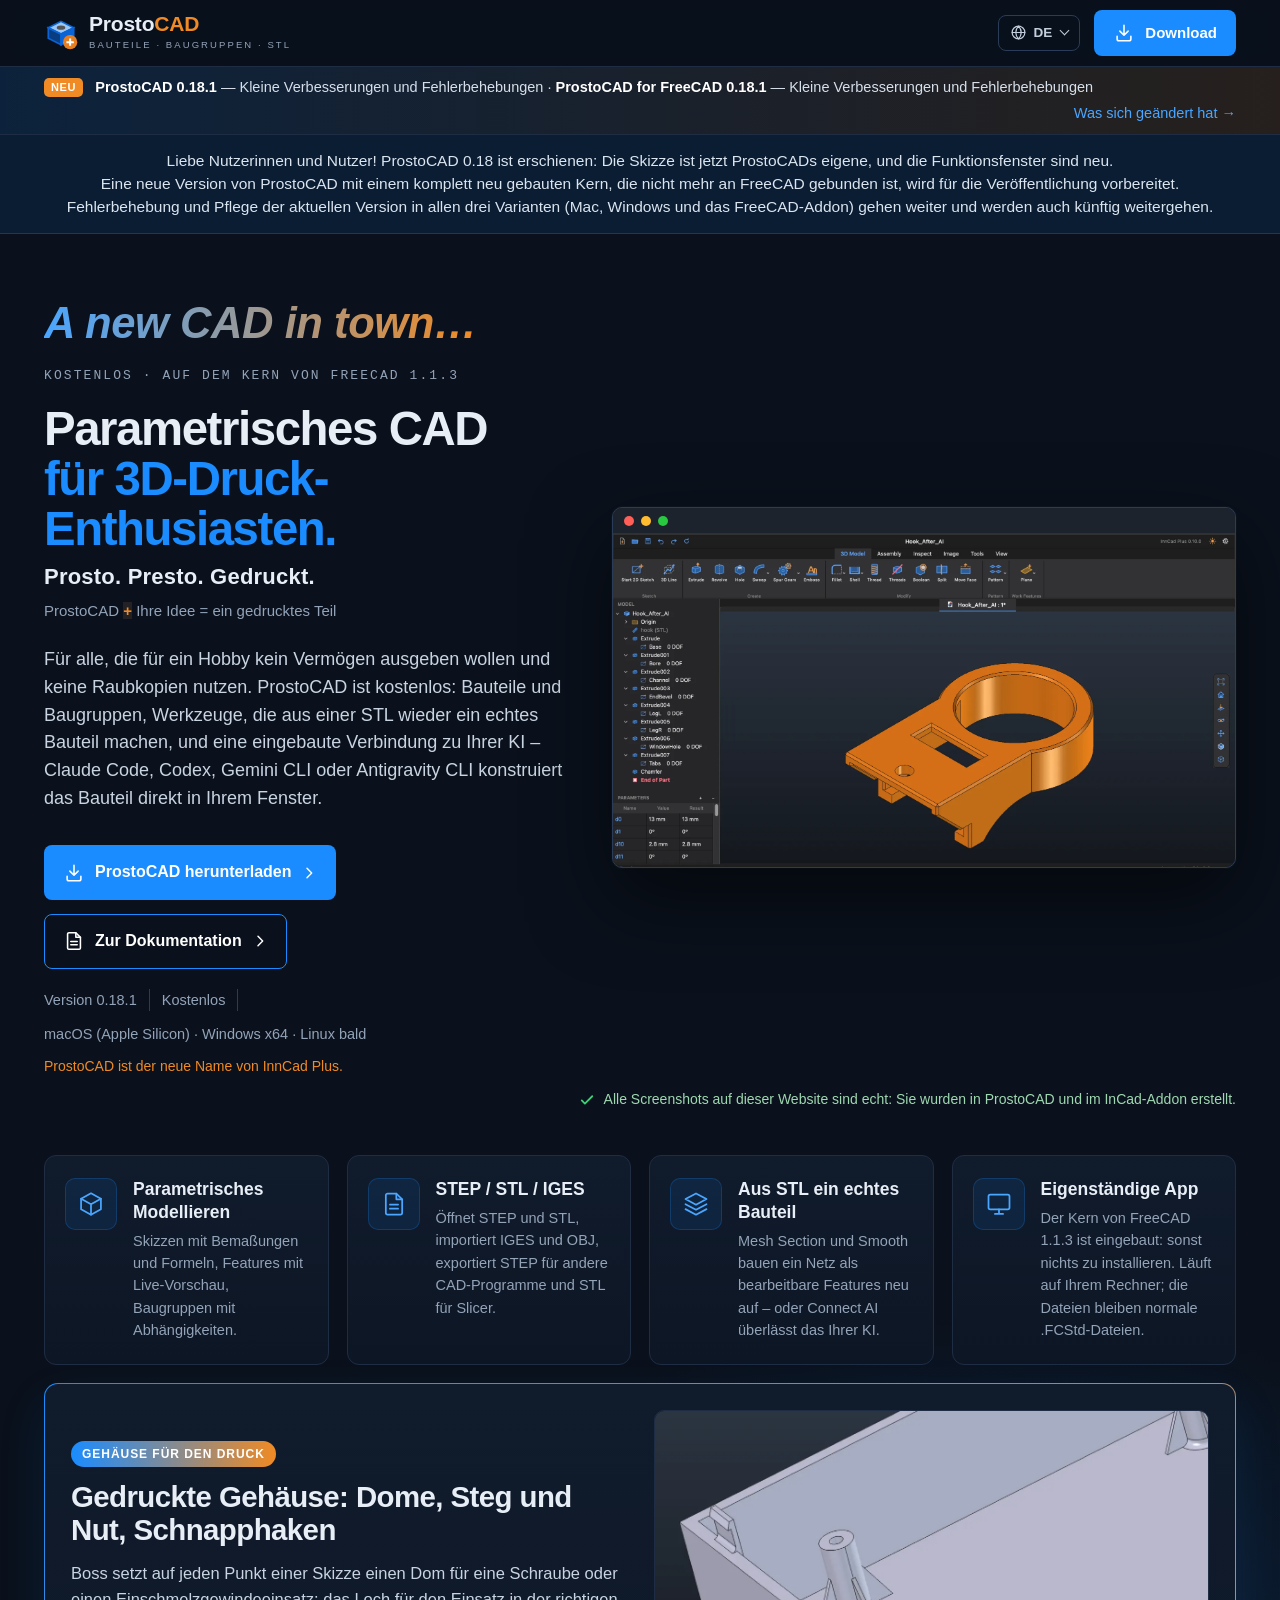
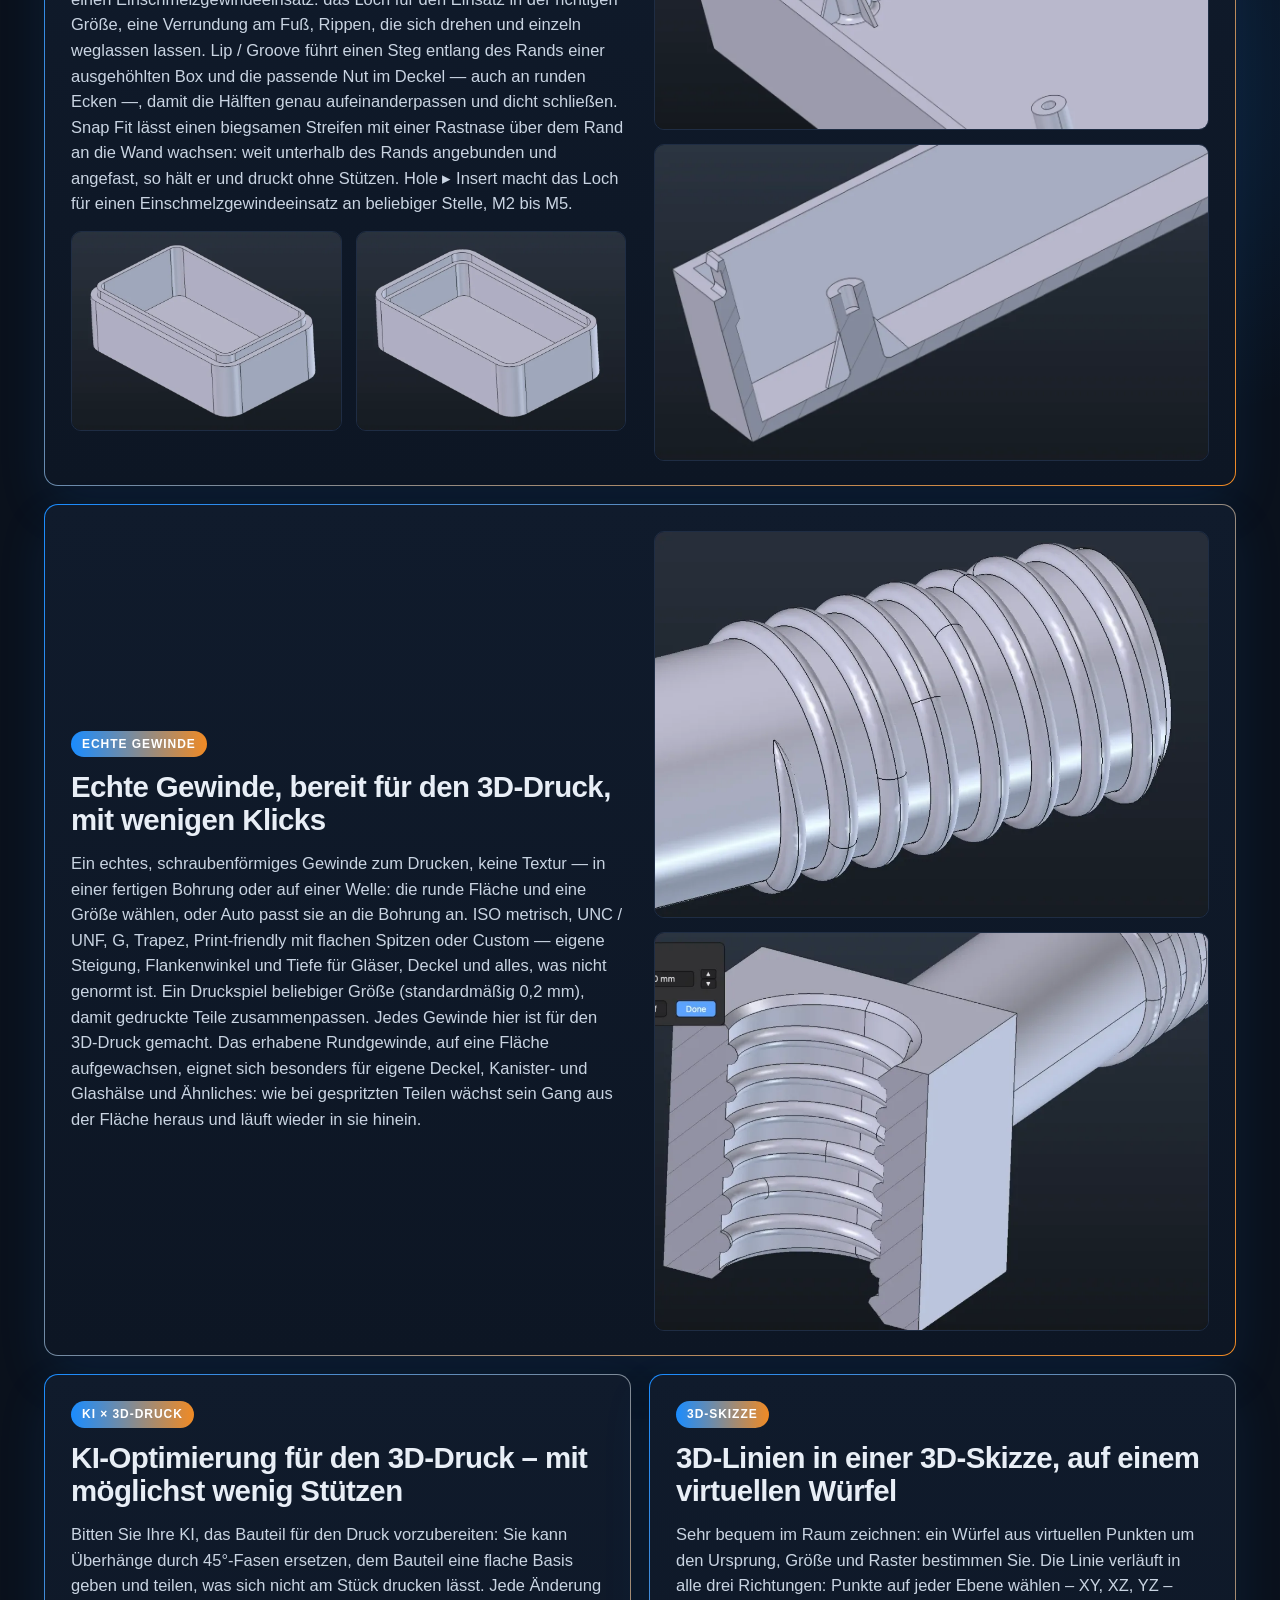
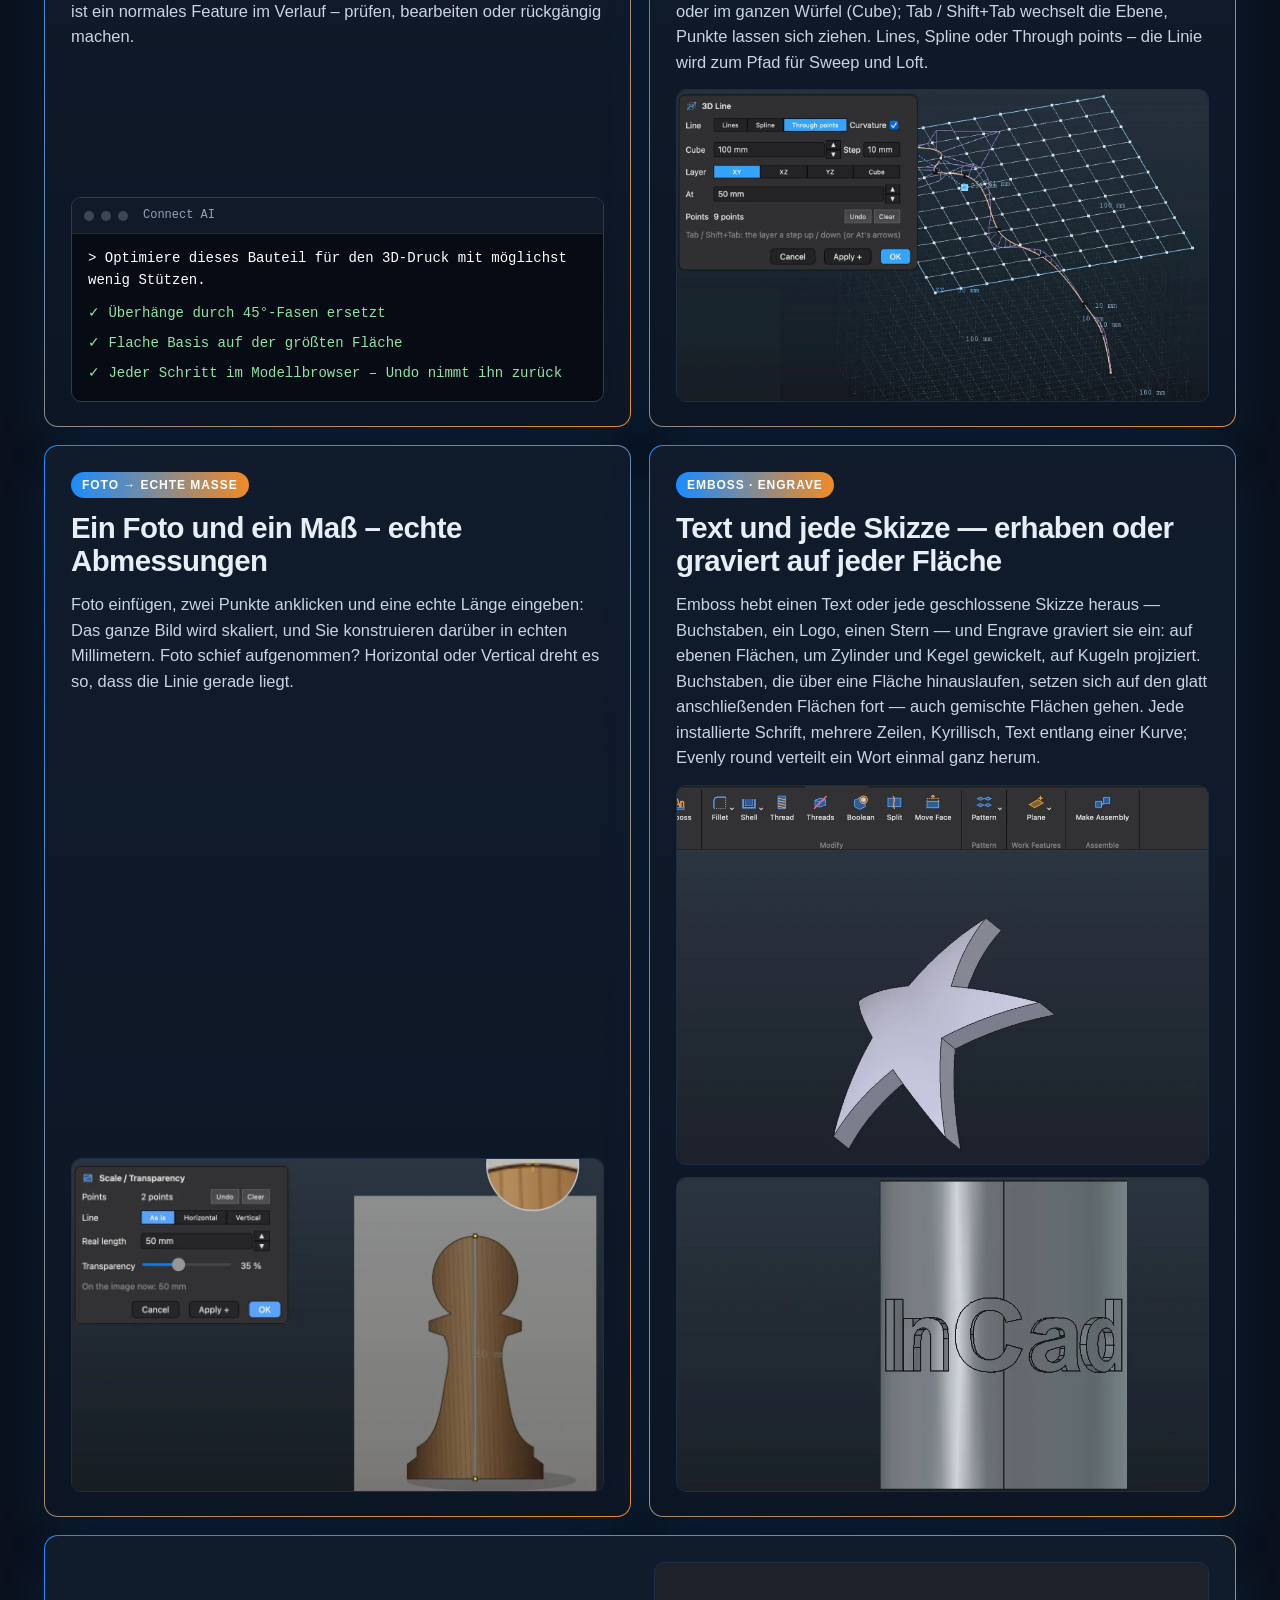
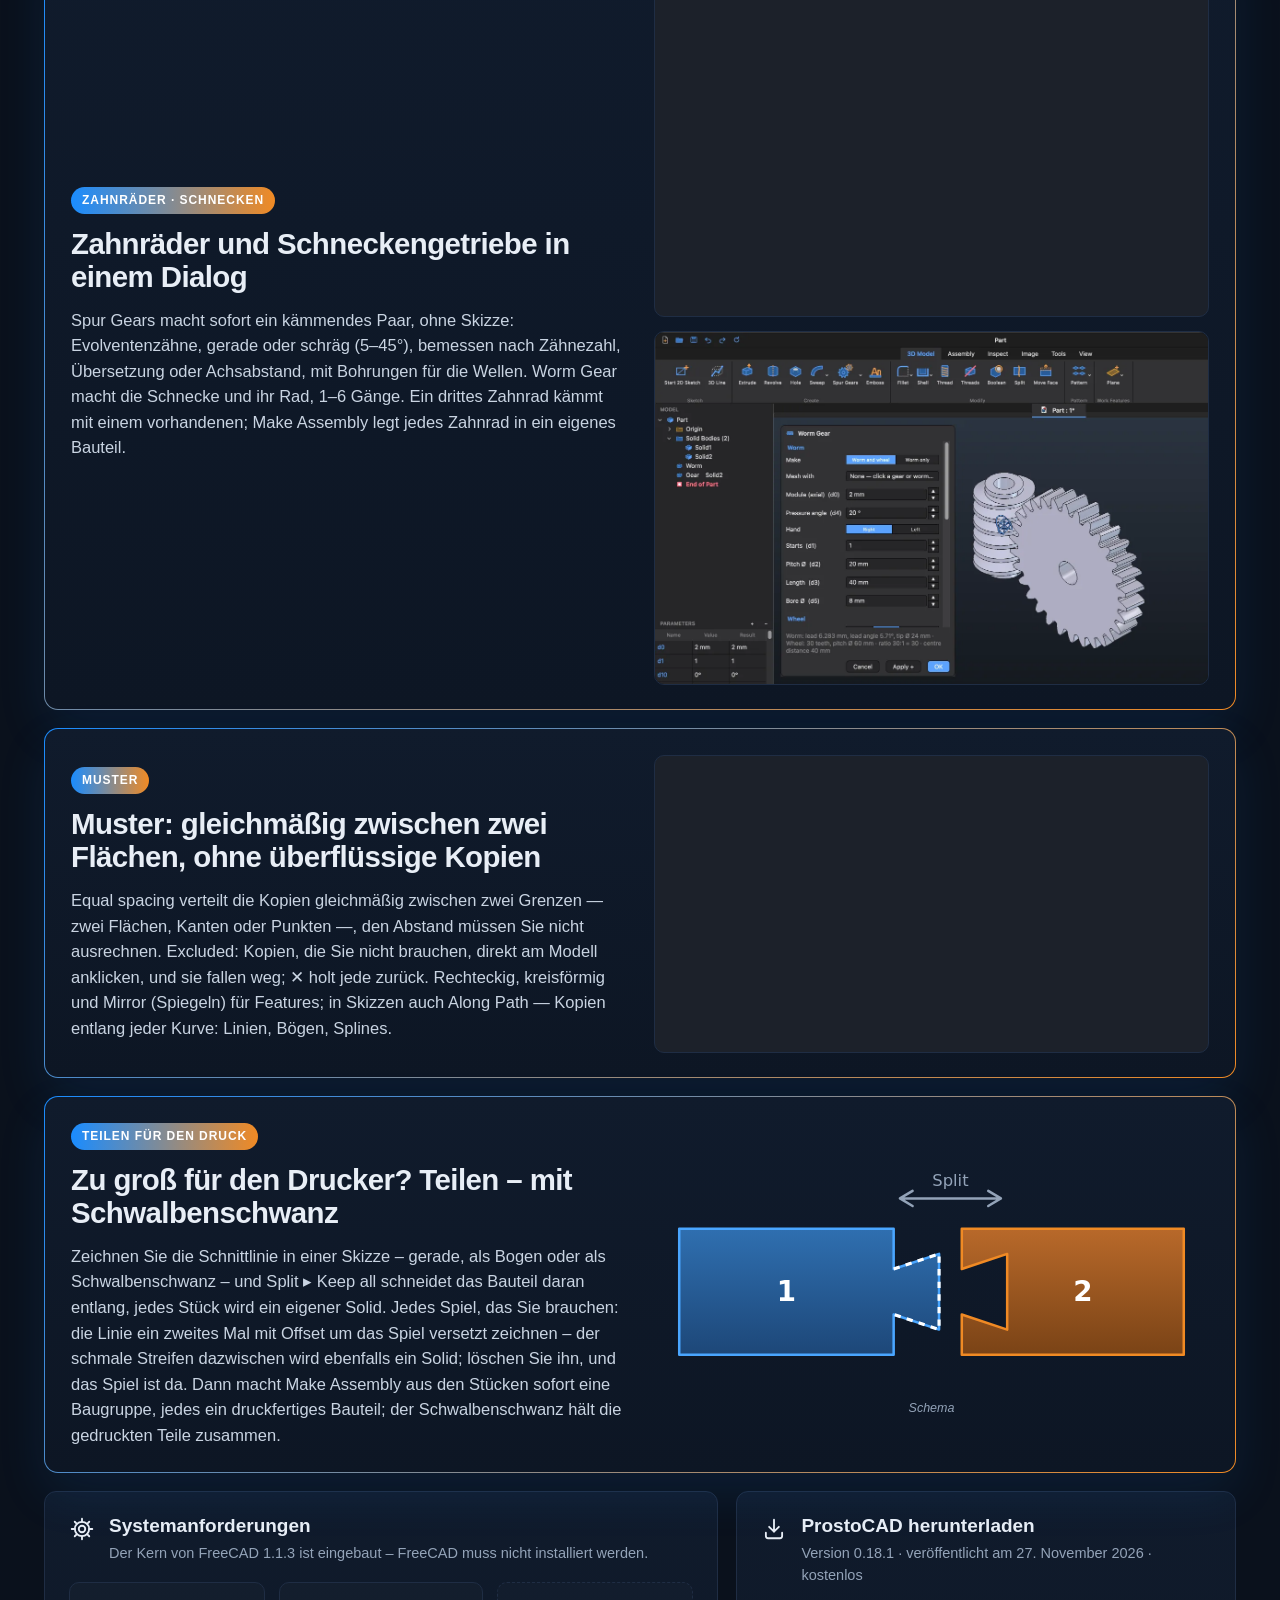
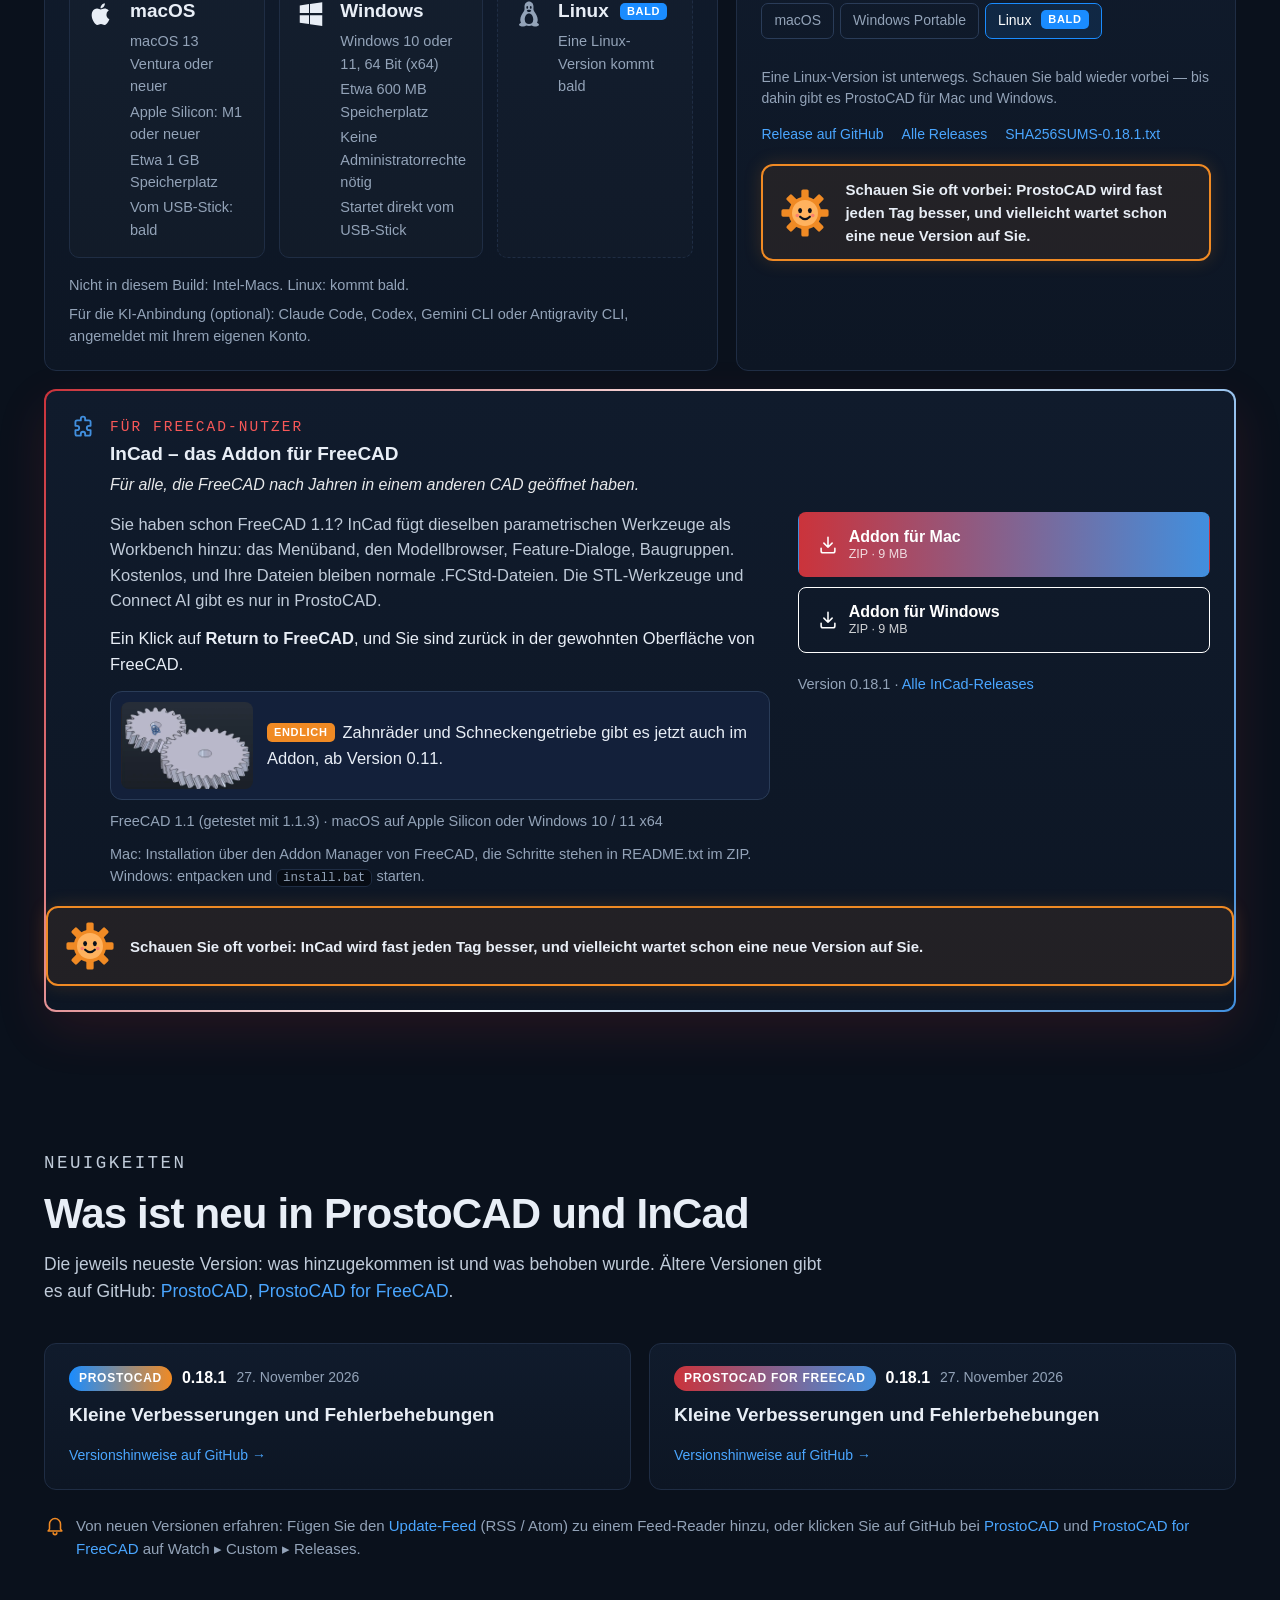
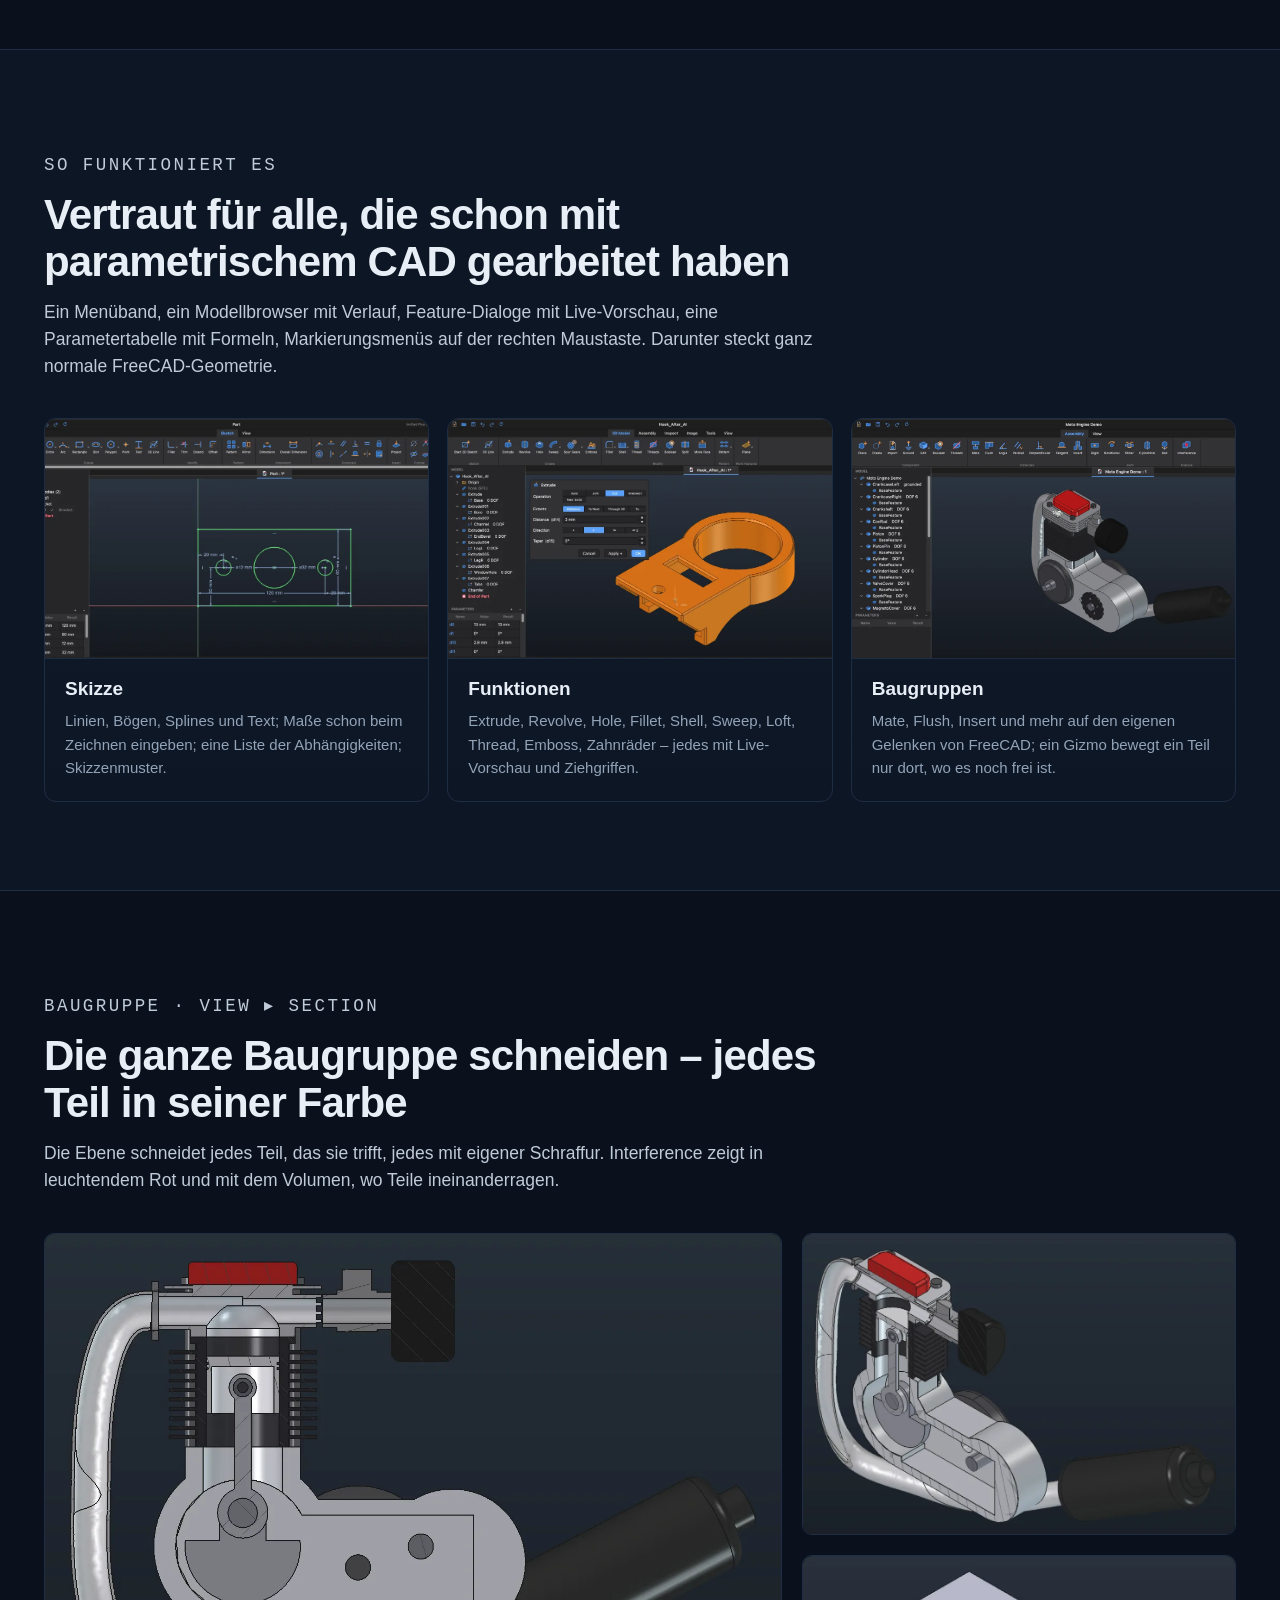
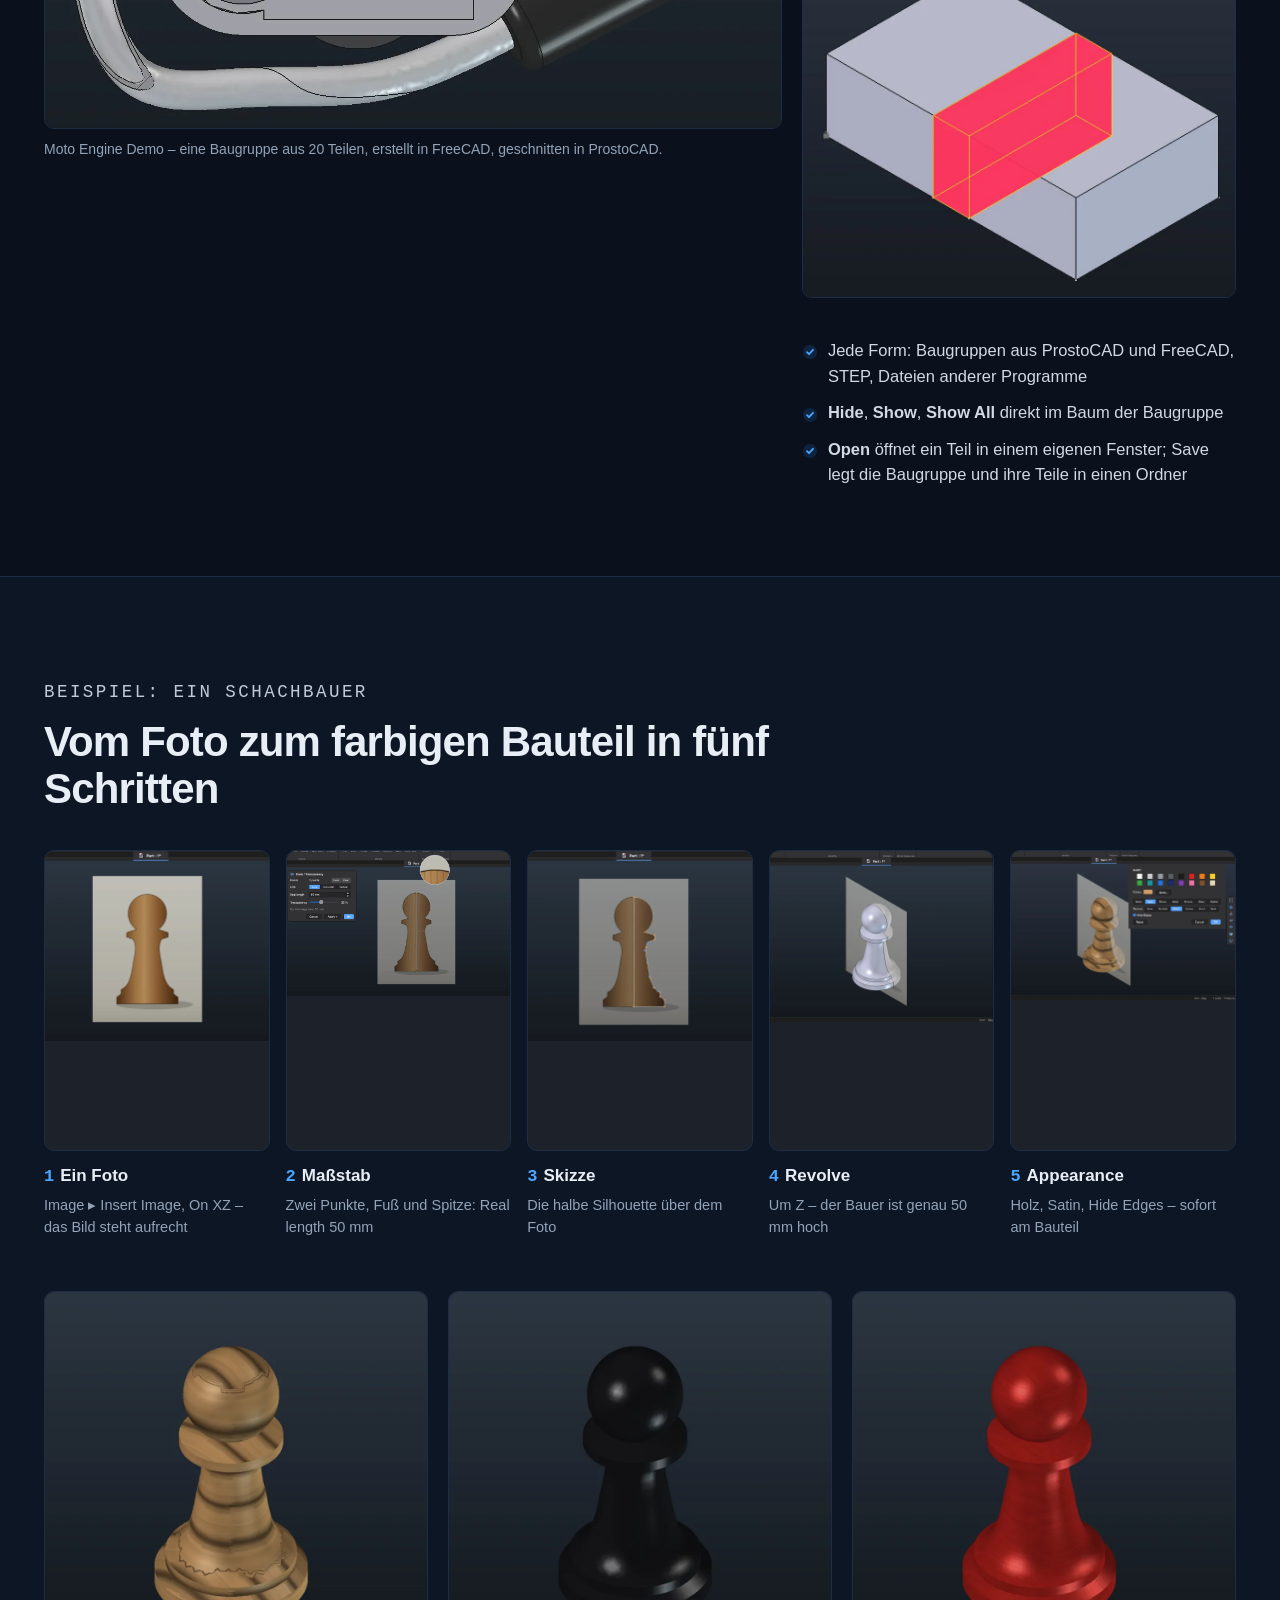
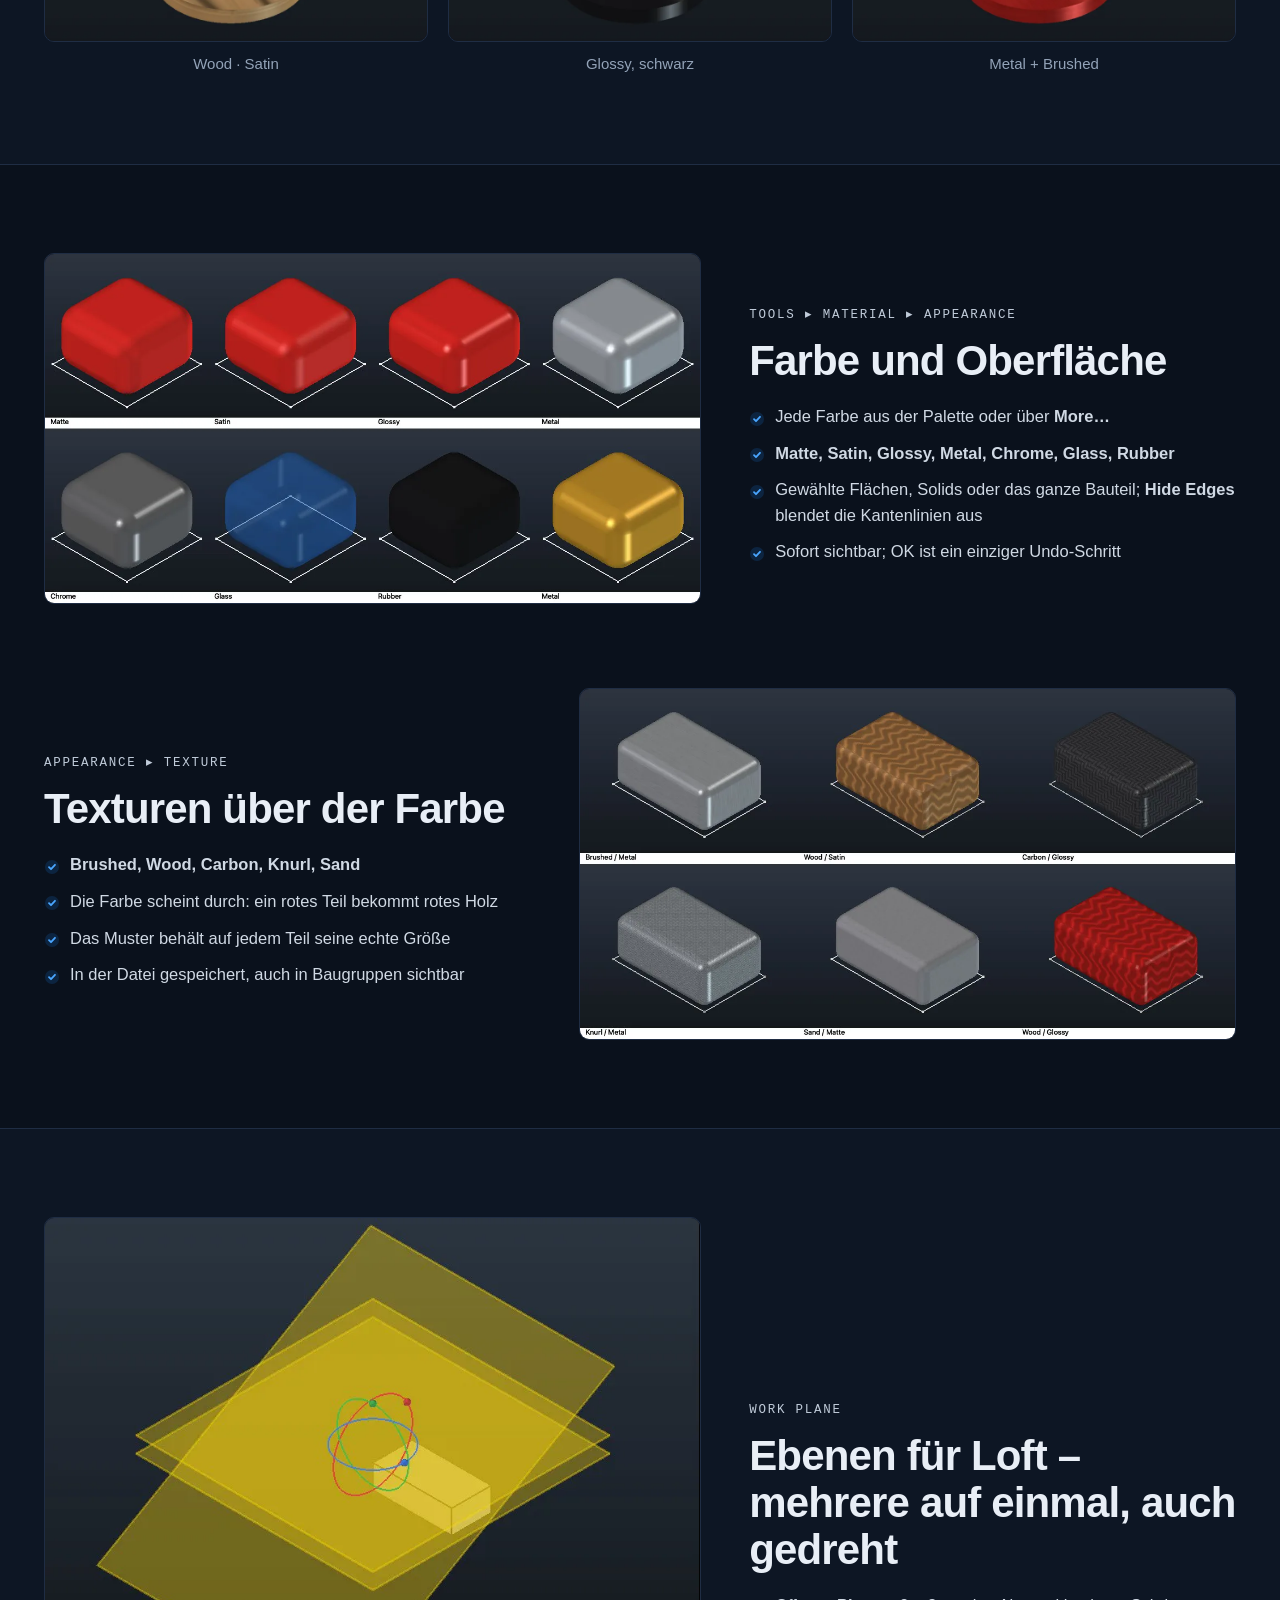
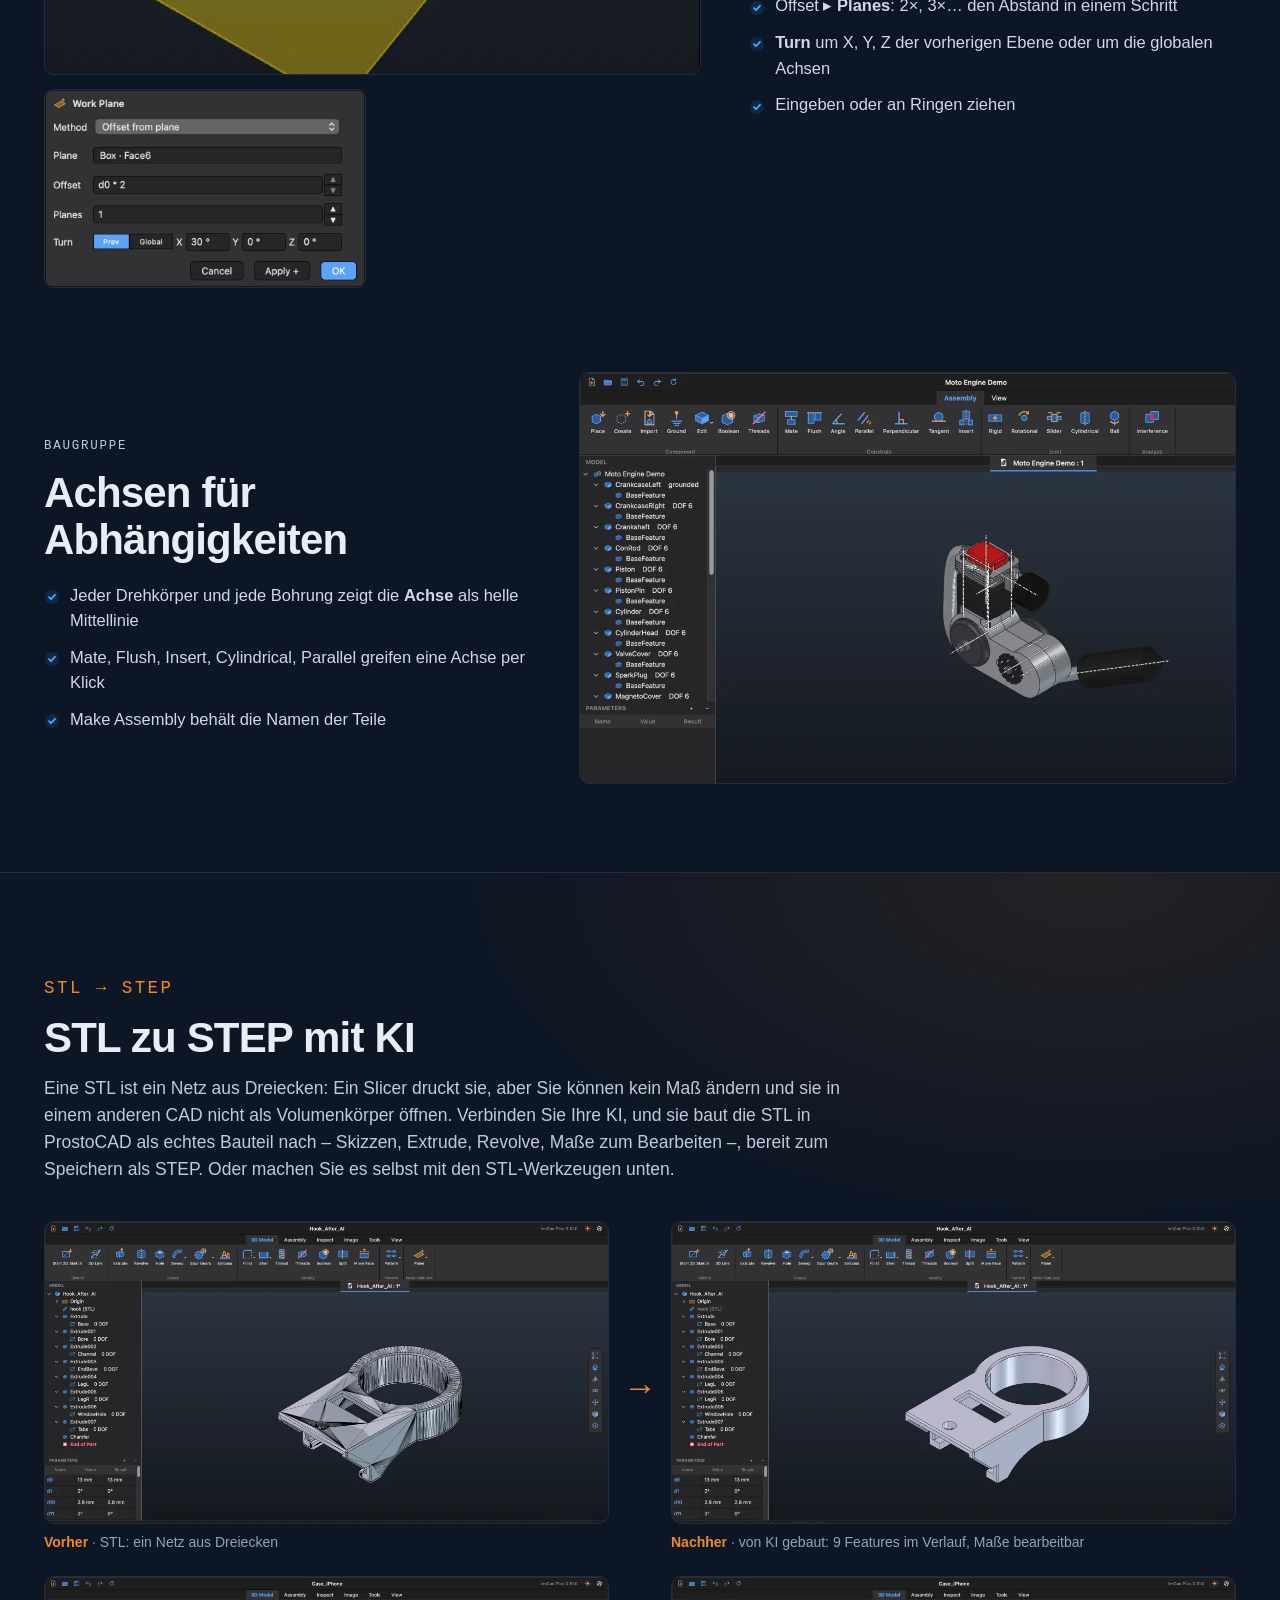
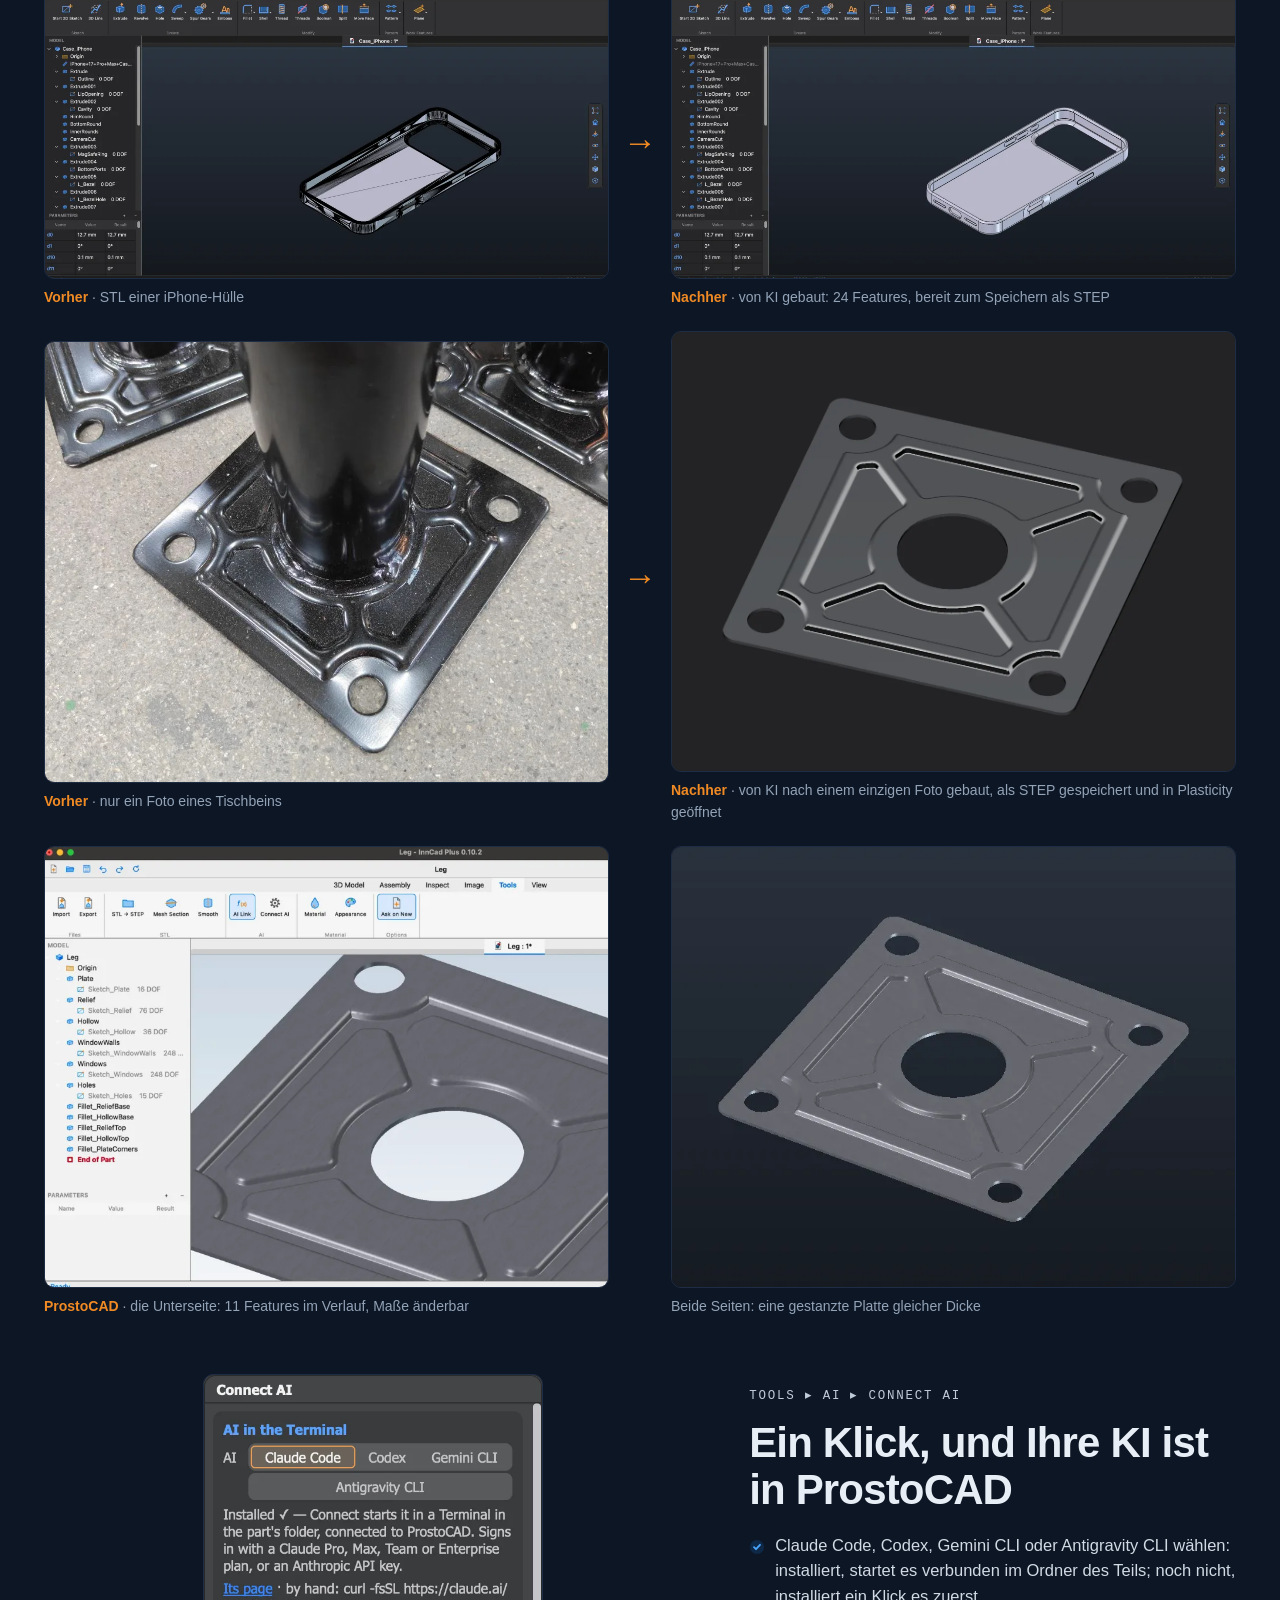
==== commit 846d1c78: "ProstoCAD 0.18.1 and ProstoCAD for FreeCAD 0.18.1: minor improvements and bug fixes (news, downloads" ====
--- a/de/index.html
+++ b/de/index.html
@@ -43,7 +43,7 @@
     <a class="btn primary small" href="#download"><svg class="i" viewBox="0 0 24 24" aria-hidden="true"><path d="M12 3.5v11m0 0-4.5-4.5m4.5 4.5 4.5-4.5M4.5 15.5v3a2 2 0 0 0 2 2h11a2 2 0 0 0 2-2v-3"/></svg><span>Download</span></a>
   </div>
 </div></header>
-<div class="newsbar"><div class="wrap"><a href="#updates"><span class="tag-new">Neu</span><span class="what"><b>ProstoCAD 0.18.0</b> — Eine eigene Skizze, neue Fenster, eine KI, die in ProstoCAD bleibt · <b>ProstoCAD for FreeCAD 0.18.0</b> — Eine eigene Skizze, neue Fenster, Zahnräder nach Achsabstand</span><span class="go">Was sich geändert hat →</span></a></div></div>
+<div class="newsbar"><div class="wrap"><a href="#updates"><span class="tag-new">Neu</span><span class="what"><b>ProstoCAD 0.18.1</b> — Kleine Verbesserungen und Fehlerbehebungen · <b>ProstoCAD for FreeCAD 0.18.1</b> — Kleine Verbesserungen und Fehlerbehebungen</span><span class="go">Was sich geändert hat →</span></a></div></div>
 <div class="notice"><div class="wrap"><p>Liebe Nutzerinnen und Nutzer! ProstoCAD 0.18 ist erschienen: Die Skizze ist jetzt ProstoCADs eigene, und die Funktionsfenster sind neu.<br>Eine neue Version von ProstoCAD mit einem komplett neu gebauten Kern, die nicht mehr an FreeCAD gebunden ist, wird für die Veröffentlichung vorbereitet.<br>Fehlerbehebung und Pflege der aktuellen Version in allen drei Varianten (Mac, Windows und das FreeCAD-Addon) gehen weiter und werden auch künftig weitergehen.</p></div></div>
 
 <main id="top">
@@ -60,7 +60,7 @@
         <a class="btn primary" href="#download"><svg class="i" viewBox="0 0 24 24" aria-hidden="true"><path d="M12 3.5v11m0 0-4.5-4.5m4.5 4.5 4.5-4.5M4.5 15.5v3a2 2 0 0 0 2 2h11a2 2 0 0 0 2-2v-3"/></svg>ProstoCAD herunterladen<svg class="i chev" viewBox="0 0 24 24" aria-hidden="true"><path d="m9 5 7 7-7 7"/></svg></a>
         <a class="btn outline" href="#docs"><svg class="i" viewBox="0 0 24 24" aria-hidden="true"><path d="M14 3H6.5A1.5 1.5 0 0 0 5 4.5v15A1.5 1.5 0 0 0 6.5 21h11a1.5 1.5 0 0 0 1.5-1.5V8z"/><path d="M14 3v5h5M8.5 12.5h7M8.5 16h7"/></svg>Zur Dokumentation<svg class="i chev" viewBox="0 0 24 24" aria-hidden="true"><path d="m9 5 7 7-7 7"/></svg></a>
       </div>
-      <p class="meta"><span>Version 0.18.0</span><i></i><span>Kostenlos</span><i></i><span>macOS (Apple Silicon) · Windows x64 · Linux bald</span></p>
+      <p class="meta"><span>Version 0.18.1</span><i></i><span>Kostenlos</span><i></i><span>macOS (Apple Silicon) · Windows x64 · Linux bald</span></p>
       <p class="renamed">ProstoCAD ist der neue Name von InnCad Plus.</p>
     </div>
     <div class="window"><div class="bar"><i></i><i></i><i></i></div><div class=""><a class="zoom" href="../img/hero.webp?v=947d2b0a"><img src="../img/hero.webp?v=947d2b0a" alt="Das Fenster von ProstoCAD: Menüband, Modellbrowser, Parameter und ein Bauteil" width="1800" height="963" loading="lazy" decoding="async"></a></div></div>
@@ -182,29 +182,29 @@
 
     <div class="box dlbox" id="download">
       <div class="boxhead"><svg class="i" viewBox="0 0 24 24" aria-hidden="true"><path d="M12 3.5v11m0 0-4.5-4.5m4.5 4.5 4.5-4.5M4.5 15.5v3a2 2 0 0 0 2 2h11a2 2 0 0 0 2-2v-3"/></svg><div><h3>ProstoCAD herunterladen</h3>
-        <p>Version 0.18.0 · veröffentlicht am 27. November 2026 · kostenlos</p></div></div>
+        <p>Version 0.18.1 · veröffentlicht am 27. November 2026 · kostenlos</p></div></div>
       <div class="tabs" role="tablist">
         <button type="button" role="tab" data-pf="pf-mac">macOS</button>
         <button type="button" role="tab" data-pf="pf-zip">Windows Portable</button>
         <button type="button" role="tab" data-pf="pf-linux">Linux <span class="tag-soon">bald</span></button>
       </div>
       <div class="pf" id="pf-mac"><h4>macOS</h4>
-        <a class="btn primary" href="https://github.com/Igr11/ProstoCAD-releases/releases/download/v0.18.0/ProstoCAD-0.18.0-macos-arm64.dmg" data-goatcounter-click="download-mac" data-goatcounter-title="ProstoCAD-0.18.0-macos-arm64.dmg"><svg class="i" viewBox="0 0 24 24" aria-hidden="true"><path d="M12 3.5v11m0 0-4.5-4.5m4.5 4.5 4.5-4.5M4.5 15.5v3a2 2 0 0 0 2 2h11a2 2 0 0 0 2-2v-3"/></svg>Für Mac herunterladen</a>
-        <p class="file">ProstoCAD-0.18.0-macos-arm64.dmg · 201 MB</p>
-        <div class="sha"><div><small>SHA-256</small><code>e0c0bae1609d48dcb8bb654d7af7ab43d81d166083c842056724080cce8377e3</code></div>
-          <button class="copy" type="button" data-copy="e0c0bae1609d48dcb8bb654d7af7ab43d81d166083c842056724080cce8377e3" data-ok="Kopiert" aria-label="SHA-256 kopieren"><svg class="i" viewBox="0 0 24 24" aria-hidden="true"><rect x="8.5" y="8.5" width="11.5" height="11.5" rx="2"/><path d="M15.5 8.5V5.5A1.5 1.5 0 0 0 14 4H5.5A1.5 1.5 0 0 0 4 5.5V14a1.5 1.5 0 0 0 1.5 1.5h3"/></svg></button></div>
+        <a class="btn primary" href="https://github.com/Igr11/ProstoCAD-releases/releases/download/v0.18.1/ProstoCAD-0.18.1-macos-arm64.dmg" data-goatcounter-click="download-mac" data-goatcounter-title="ProstoCAD-0.18.1-macos-arm64.dmg"><svg class="i" viewBox="0 0 24 24" aria-hidden="true"><path d="M12 3.5v11m0 0-4.5-4.5m4.5 4.5 4.5-4.5M4.5 15.5v3a2 2 0 0 0 2 2h11a2 2 0 0 0 2-2v-3"/></svg>Für Mac herunterladen</a>
+        <p class="file">ProstoCAD-0.18.1-macos-arm64.dmg · 201 MB</p>
+        <div class="sha"><div><small>SHA-256</small><code>eabcd254b99dbcb20bab604482cc96e374b2c5730633ffcf22100a31c24bc0ee</code></div>
+          <button class="copy" type="button" data-copy="eabcd254b99dbcb20bab604482cc96e374b2c5730633ffcf22100a31c24bc0ee" data-ok="Kopiert" aria-label="SHA-256 kopieren"><svg class="i" viewBox="0 0 24 24" aria-hidden="true"><rect x="8.5" y="8.5" width="11.5" height="11.5" rx="2"/><path d="M15.5 8.5V5.5A1.5 1.5 0 0 0 14 4H5.5A1.5 1.5 0 0 0 4 5.5V14a1.5 1.5 0 0 0 1.5 1.5h3"/></svg></button></div>
         <p class="note">Ziehen Sie ProstoCAD.app in den Ordner „Programme“. Beim ersten Start fragt macOS nach einer Bestätigung: <a href="#faq-mac">Dennoch öffnen</a>.</p></div>
       <div class="pf" id="pf-zip"><h4>Windows Portable</h4>
-        <a class="btn primary" href="https://github.com/Igr11/ProstoCAD-releases/releases/download/v0.18.0/ProstoCAD-0.18.0-windows-x64.zip" data-goatcounter-click="download-win" data-goatcounter-title="ProstoCAD-0.18.0-windows-x64.zip"><svg class="i" viewBox="0 0 24 24" aria-hidden="true"><path d="M12 3.5v11m0 0-4.5-4.5m4.5 4.5 4.5-4.5M4.5 15.5v3a2 2 0 0 0 2 2h11a2 2 0 0 0 2-2v-3"/></svg>Windows Portable herunterladen</a>
-        <p class="file">ProstoCAD-0.18.0-windows-x64.zip · 214 MB</p>
-        <div class="sha"><div><small>SHA-256</small><code>1050c3df95ef705d154d0f809b1b41a2e7103527476238409bd1f60ec5577e8b</code></div>
-          <button class="copy" type="button" data-copy="1050c3df95ef705d154d0f809b1b41a2e7103527476238409bd1f60ec5577e8b" data-ok="Kopiert" aria-label="SHA-256 kopieren"><svg class="i" viewBox="0 0 24 24" aria-hidden="true"><rect x="8.5" y="8.5" width="11.5" height="11.5" rx="2"/><path d="M15.5 8.5V5.5A1.5 1.5 0 0 0 14 4H5.5A1.5 1.5 0 0 0 4 5.5V14a1.5 1.5 0 0 0 1.5 1.5h3"/></svg></button></div>
+        <a class="btn primary" href="https://github.com/Igr11/ProstoCAD-releases/releases/download/v0.18.1/ProstoCAD-0.18.1-windows-x64.zip" data-goatcounter-click="download-win" data-goatcounter-title="ProstoCAD-0.18.1-windows-x64.zip"><svg class="i" viewBox="0 0 24 24" aria-hidden="true"><path d="M12 3.5v11m0 0-4.5-4.5m4.5 4.5 4.5-4.5M4.5 15.5v3a2 2 0 0 0 2 2h11a2 2 0 0 0 2-2v-3"/></svg>Windows Portable herunterladen</a>
+        <p class="file">ProstoCAD-0.18.1-windows-x64.zip · 214 MB</p>
+        <div class="sha"><div><small>SHA-256</small><code>dde8f9e6939f28066a450ba5a0ae8633e41f757bef9f914d343bdc0ae822a221</code></div>
+          <button class="copy" type="button" data-copy="dde8f9e6939f28066a450ba5a0ae8633e41f757bef9f914d343bdc0ae822a221" data-ok="Kopiert" aria-label="SHA-256 kopieren"><svg class="i" viewBox="0 0 24 24" aria-hidden="true"><rect x="8.5" y="8.5" width="11.5" height="11.5" rx="2"/><path d="M15.5 8.5V5.5A1.5 1.5 0 0 0 14 4H5.5A1.5 1.5 0 0 0 4 5.5V14a1.5 1.5 0 0 0 1.5 1.5h3"/></svg></button></div>
         <p class="note"><b>Keine Installation nötig. Entpacken und loslegen.</b> Einen kurzen Pfad nur mit lateinischen Buchstaben wählen, dann <code>ProstoCAD.exe</code> starten.</p></div>
       <div class="pf" id="pf-linux"><h4>Linux</h4><p class="note">Eine Linux-Version ist unterwegs. Schauen Sie bald wieder vorbei — bis dahin gibt es ProstoCAD für Mac und Windows.</p></div>
       <div class="links">
-        <a href="https://github.com/Igr11/ProstoCAD-releases/releases/tag/v0.18.0">Release auf GitHub</a>
+        <a href="https://github.com/Igr11/ProstoCAD-releases/releases/tag/v0.18.1">Release auf GitHub</a>
         <a href="https://github.com/Igr11/ProstoCAD-releases/releases">Alle Releases</a>
-        <a href="https://github.com/Igr11/ProstoCAD-releases/releases/download/v0.18.0/SHA256SUMS-0.18.0.txt">SHA256SUMS-0.18.0.txt</a>
+        <a href="https://github.com/Igr11/ProstoCAD-releases/releases/download/v0.18.1/SHA256SUMS-0.18.1.txt">SHA256SUMS-0.18.1.txt</a>
       </div>
       <div class="fresh"><svg class="buddy" viewBox="0 0 64 64" aria-hidden="true"><g class="gear"><rect x="27.5" y="3" width="9" height="13" rx="2" transform="rotate(0 32 32)"/><rect x="27.5" y="3" width="9" height="13" rx="2" transform="rotate(45 32 32)"/><rect x="27.5" y="3" width="9" height="13" rx="2" transform="rotate(90 32 32)"/><rect x="27.5" y="3" width="9" height="13" rx="2" transform="rotate(135 32 32)"/><rect x="27.5" y="3" width="9" height="13" rx="2" transform="rotate(180 32 32)"/><rect x="27.5" y="3" width="9" height="13" rx="2" transform="rotate(225 32 32)"/><rect x="27.5" y="3" width="9" height="13" rx="2" transform="rotate(270 32 32)"/><rect x="27.5" y="3" width="9" height="13" rx="2" transform="rotate(315 32 32)"/><circle cx="32" cy="32" r="20"/><circle class="hub" cx="32" cy="32" r="16"/></g><g class="face"><ellipse class="eye" cx="26" cy="29" rx="2.4" ry="3.2"/><ellipse class="eye wink" cx="38" cy="29" rx="2.4" ry="3.2"/><circle class="cheek" cx="22.5" cy="35" r="2.2"/><circle class="cheek" cx="41.5" cy="35" r="2.2"/><path class="smile" d="M26 36.5 q6 6 12 0"/></g></svg><p>Schauen Sie oft vorbei: ProstoCAD wird fast jeden Tag besser, und vielleicht wartet schon eine neue Version auf Sie.</p></div>
     </div>
@@ -223,9 +223,9 @@
         <p class="note">Mac: Installation über den Addon Manager von FreeCAD, die Schritte stehen in README.txt im ZIP. Windows: entpacken und <code>install.bat</code> starten.</p>
       </div>
       <div class="addon-dl">
-        <a class="btn primary" href="https://github.com/Igr11/ProstoCAD/releases/download/v0.18.0/ProstoCAD-FreeCAD-0.18.0-2026-11-27-d69a672-macOS-arm64.zip" data-goatcounter-click="download-addon-mac" data-goatcounter-title="ProstoCAD-FreeCAD-0.18.0-2026-11-27-d69a672-macOS-arm64.zip"><svg class="i" viewBox="0 0 24 24" aria-hidden="true"><path d="M12 3.5v11m0 0-4.5-4.5m4.5 4.5 4.5-4.5M4.5 15.5v3a2 2 0 0 0 2 2h11a2 2 0 0 0 2-2v-3"/></svg><span>Addon für Mac<small>ZIP · 9 MB</small></span></a>
-        <a class="btn outline" href="https://github.com/Igr11/ProstoCAD/releases/download/v0.18.0/ProstoCAD-FreeCAD-0.18.0-2026-11-27-d69a672-Windows-x64.zip" data-goatcounter-click="download-addon-win" data-goatcounter-title="ProstoCAD-FreeCAD-0.18.0-2026-11-27-d69a672-Windows-x64.zip"><svg class="i" viewBox="0 0 24 24" aria-hidden="true"><path d="M12 3.5v11m0 0-4.5-4.5m4.5 4.5 4.5-4.5M4.5 15.5v3a2 2 0 0 0 2 2h11a2 2 0 0 0 2-2v-3"/></svg><span>Addon für Windows<small>ZIP · 9 MB</small></span></a>
-        <p class="note">Version 0.18.0 · <a href="https://github.com/Igr11/ProstoCAD/releases">Alle InCad-Releases</a></p>
+        <a class="btn primary" href="https://github.com/Igr11/ProstoCAD/releases/download/v0.18.1/ProstoCAD-FreeCAD-0.18.1-2026-11-27-3a342fd-macOS-arm64.zip" data-goatcounter-click="download-addon-mac" data-goatcounter-title="ProstoCAD-FreeCAD-0.18.1-2026-11-27-3a342fd-macOS-arm64.zip"><svg class="i" viewBox="0 0 24 24" aria-hidden="true"><path d="M12 3.5v11m0 0-4.5-4.5m4.5 4.5 4.5-4.5M4.5 15.5v3a2 2 0 0 0 2 2h11a2 2 0 0 0 2-2v-3"/></svg><span>Addon für Mac<small>ZIP · 9 MB</small></span></a>
+        <a class="btn outline" href="https://github.com/Igr11/ProstoCAD/releases/download/v0.18.1/ProstoCAD-FreeCAD-0.18.1-2026-11-27-3a342fd-Windows-x64.zip" data-goatcounter-click="download-addon-win" data-goatcounter-title="ProstoCAD-FreeCAD-0.18.1-2026-11-27-3a342fd-Windows-x64.zip"><svg class="i" viewBox="0 0 24 24" aria-hidden="true"><path d="M12 3.5v11m0 0-4.5-4.5m4.5 4.5 4.5-4.5M4.5 15.5v3a2 2 0 0 0 2 2h11a2 2 0 0 0 2-2v-3"/></svg><span>Addon für Windows<small>ZIP · 9 MB</small></span></a>
+        <p class="note">Version 0.18.1 · <a href="https://github.com/Igr11/ProstoCAD/releases">Alle InCad-Releases</a></p>
       </div>
     </div>
     <div class="fresh"><svg class="buddy" viewBox="0 0 64 64" aria-hidden="true"><g class="gear"><rect x="27.5" y="3" width="9" height="13" rx="2" transform="rotate(0 32 32)"/><rect x="27.5" y="3" width="9" height="13" rx="2" transform="rotate(45 32 32)"/><rect x="27.5" y="3" width="9" height="13" rx="2" transform="rotate(90 32 32)"/><rect x="27.5" y="3" width="9" height="13" rx="2" transform="rotate(135 32 32)"/><rect x="27.5" y="3" width="9" height="13" rx="2" transform="rotate(180 32 32)"/><rect x="27.5" y="3" width="9" height="13" rx="2" transform="rotate(225 32 32)"/><rect x="27.5" y="3" width="9" height="13" rx="2" transform="rotate(270 32 32)"/><rect x="27.5" y="3" width="9" height="13" rx="2" transform="rotate(315 32 32)"/><circle cx="32" cy="32" r="20"/><circle class="hub" cx="32" cy="32" r="16"/></g><g class="face"><ellipse class="eye" cx="26" cy="29" rx="2.4" ry="3.2"/><ellipse class="eye wink" cx="38" cy="29" rx="2.4" ry="3.2"/><circle class="cheek" cx="22.5" cy="35" r="2.2"/><circle class="cheek" cx="41.5" cy="35" r="2.2"/><path class="smile" d="M26 36.5 q6 6 12 0"/></g></svg><p>Schauen Sie oft vorbei: InCad wird fast jeden Tag besser, und vielleicht wartet schon eine neue Version auf Sie.</p></div>
@@ -238,13 +238,13 @@
     <h2>Was ist neu in ProstoCAD und InCad</h2>
     <p>Die jeweils neueste Version: was hinzugekommen ist und was behoben wurde. Ältere Versionen gibt es auf GitHub: <a href="https://github.com/Igr11/ProstoCAD-releases/releases">ProstoCAD</a>, <a href="https://github.com/Igr11/ProstoCAD/releases">ProstoCAD for FreeCAD</a>.</p>
   </div>
-  <div class="upd-grid"><article class="box upd" id="update-plus-0.18.0">
-      <p class="upd-head"><span class="prod plus">ProstoCAD</span><b>0.18.0</b><time datetime="2026-11-27">27. November 2026</time></p>
-      <h3>Eine eigene Skizze, neue Fenster, eine KI, die in ProstoCAD bleibt</h3><h4 class="added">Neu</h4><ul class="ticks"><li>Die Skizze ist ProstoCADs eigene und bleibt auch mit vielen Linien schnell: Magnete, Maßfelder am Zeiger, die Leertaste wechselt, was ein Werkzeug tut, ein Ring per Rechtsklick, Rotate, Tangent Arc, Kopieren und Einfügen, Bedingungen an Achsen und Ursprung. Dateien früherer Versionen öffnen sich unverändert.</li><li>Neue Funktionsfenster: in Karten, ein Maß wird an seinem Punkt gezogen oder mit dem Mausrad verstellt; die Einstellungen sind ein Bereich unter ⚙.</li><li>Connect AI: ein neues Fenster mit Claude Code, Codex, Gemini CLI und Antigravity CLI (ein kostenloses Google-Konto), jedes mit einem Klick installiert und verbunden; jedes KI-Programm mit eigener Anleitung. Die KI arbeitet nur am in ProstoCAD geöffneten Teil.</li><li>Spur Gears: den gewünschten Achsabstand eingeben und das Ratio behalten — das Fenster schlägt das Paar mit einem Normmodul vor, Use übernimmt es.</li><li>Mac: Der Finder zeigt .FCStd-, STL- und STEP-Dateien als Bild des Teils, und die Leertaste zeigt das Teil selbst zum Drehen.</li><li>Viel schneller bei schweren Teilen: Undo, Redo, OK und der erste Klick; Zeichnungen von STL-Teilen etwa doppelt so schnell; Speichern großer Teile um ein Mehrfaches schneller.</li></ul><h4 class="fixed">Behoben</h4><ul class="ticks"><li>Eine Skizze mit einer Bedingung, die nur teilweise etwas hinzufügt (eine Seite Collinear mit einer Achse, eine Ecke im Ursprung), wird behalten; früher wurde sie abgelehnt und die Änderungen gingen verloren.</li><li>Revolve wartet, bis die Achse angeklickt wird, statt selbst eine zu wählen.</li></ul>
-      <a class="more" href="https://github.com/Igr11/ProstoCAD-releases/releases/tag/v0.18.0">Versionshinweise auf GitHub →</a></article><article class="box upd" id="update-incad-0.18.0">
-      <p class="upd-head"><span class="prod incad">ProstoCAD for FreeCAD</span><b>0.18.0</b><time datetime="2026-11-27">27. November 2026</time></p>
-      <h3>Eine eigene Skizze, neue Fenster, Zahnräder nach Achsabstand</h3><h4 class="added">Neu</h4><ul class="ticks"><li>Die Skizze ist ProstoCADs eigene und bleibt auch mit vielen Linien schnell: Magnete, Maßfelder am Zeiger, die Leertaste wechselt, was ein Werkzeug tut, ein Ring per Rechtsklick, Rotate, Tangent Arc, Kopieren und Einfügen, Bedingungen an Achsen und Ursprung. Dateien früherer Versionen öffnen sich unverändert.</li><li>Neue Funktionsfenster: in Karten, ein Maß wird an seinem Punkt gezogen oder mit dem Mausrad verstellt; die Einstellungen sind ein Bereich unter ⚙.</li><li>Spur Gears: den gewünschten Achsabstand eingeben und das Ratio behalten — das Fenster schlägt das Paar mit einem Normmodul vor, Use übernimmt es.</li><li>Viel schneller bei schweren Teilen: Undo, Redo, OK und der erste Klick.</li></ul><h4 class="fixed">Behoben</h4><ul class="ticks"><li>Eine Skizze mit einer Bedingung, die nur teilweise etwas hinzufügt (eine Seite Collinear mit einer Achse, eine Ecke im Ursprung), wird behalten; früher wurde sie abgelehnt und die Änderungen gingen verloren.</li><li>Revolve wartet, bis die Achse angeklickt wird, statt selbst eine zu wählen.</li></ul>
-      <a class="more" href="https://github.com/Igr11/ProstoCAD/releases/tag/v0.18.0">Versionshinweise auf GitHub →</a></article></div>
+  <div class="upd-grid"><article class="box upd" id="update-plus-0.18.1">
+      <p class="upd-head"><span class="prod plus">ProstoCAD</span><b>0.18.1</b><time datetime="2026-11-27">27. November 2026</time></p>
+      <h3>Kleine Verbesserungen und Fehlerbehebungen</h3>
+      <a class="more" href="https://github.com/Igr11/ProstoCAD-releases/releases/tag/v0.18.1">Versionshinweise auf GitHub →</a></article><article class="box upd" id="update-incad-0.18.1">
+      <p class="upd-head"><span class="prod incad">ProstoCAD for FreeCAD</span><b>0.18.1</b><time datetime="2026-11-27">27. November 2026</time></p>
+      <h3>Kleine Verbesserungen und Fehlerbehebungen</h3>
+      <a class="more" href="https://github.com/Igr11/ProstoCAD/releases/tag/v0.18.1">Versionshinweise auf GitHub →</a></article></div>
   <p class="follow"><svg class="i" viewBox="0 0 24 24" aria-hidden="true"><path d="M6 16.5V11a6 6 0 0 1 12 0v5.5l1.5 2h-15z"/><path d="M10 20.5a2 2 0 0 0 4 0"/></svg><span>Von neuen Versionen erfahren: Fügen Sie den <a href="updates.xml">Update-Feed</a> (RSS / Atom) zu einem Feed-Reader hinzu, oder klicken Sie auf GitHub bei <a href="https://github.com/Igr11/ProstoCAD-releases">ProstoCAD</a> und <a href="https://github.com/Igr11/ProstoCAD">ProstoCAD for FreeCAD</a> auf Watch ▸ Custom ▸ Releases.</span></p>
 </div></section>
 
@@ -560,12 +560,12 @@
         <a class="more" href="../files/ProstoCAD-manual.pdf">Handbuch öffnen →</a></div>
       <div class="guides">
         <div class="guide"><div class="shot"><a class="zoom" href="../img/g_windows.webp?v=f2e2d20e"><img src="../img/g_windows.webp?v=f2e2d20e" alt="Handbuch (Windows)" width="480" height="270" loading="lazy" decoding="async"></a></div><div><h3><svg class="i" viewBox="0 0 24 24" aria-hidden="true"><rect x="3" y="4" width="18" height="12.5" rx="1.5"/><path d="M8.5 20.5h7M12 16.5v4"/></svg>Handbuch (Windows)</h3><p>Dasselbe Handbuch mit Tasten, Pfaden und Installation für Windows.</p>
-        <div class="links"><a href="../files/ProstoCAD-manual-windows.pdf" data-goatcounter-click="pdf-ProstoCAD-manual-windows.pdf">English <small>PDF · 635 KB</small></a><a href="../files/ProstoCAD-manual-windows_ru.pdf" data-goatcounter-click="pdf-ProstoCAD-manual-windows_ru.pdf">Русский <small>PDF · 1 MB</small></a></div></div></div>
+        <div class="links"><a href="../files/ProstoCAD-manual-windows.pdf" data-goatcounter-click="pdf-ProstoCAD-manual-windows.pdf">English <small>PDF · 636 KB</small></a><a href="../files/ProstoCAD-manual-windows_ru.pdf" data-goatcounter-click="pdf-ProstoCAD-manual-windows_ru.pdf">Русский <small>PDF · 1 MB</small></a></div></div></div>
         <div class="guide"><div class="shot"><a class="zoom" href="../img/g_manual.webp?v=07d80746"><img src="../img/g_manual.webp?v=07d80746" alt="Handbuch (Mac)" width="480" height="270" loading="lazy" decoding="async"></a></div><div><h3><svg class="i" viewBox="0 0 24 24" aria-hidden="true"><path d="M14 3H6.5A1.5 1.5 0 0 0 5 4.5v15A1.5 1.5 0 0 0 6.5 21h11a1.5 1.5 0 0 0 1.5-1.5V8z"/><path d="M14 3v5h5M8.5 12.5h7M8.5 16h7"/></svg>Handbuch (Mac)</h3><p>Jedes Werkzeug Schritt für Schritt, mit dem Kapitel über STL und KI.</p>
         <div class="links"><a href="../files/ProstoCAD-manual.pdf" data-goatcounter-click="pdf-ProstoCAD-manual.pdf">English <small>PDF · 635 KB</small></a><a href="../files/ProstoCAD-manual_ru.pdf" data-goatcounter-click="pdf-ProstoCAD-manual_ru.pdf">Русский <small>PDF · 1 MB</small></a></div></div></div>
         <div class="guide"><div class="shot"><a class="zoom" href="../img/g_quick.webp?v=29779fe4"><img src="../img/g_quick.webp?v=29779fe4" alt="Schnellstart" width="480" height="270" loading="lazy" decoding="async"></a></div><div><h3><svg class="i" viewBox="0 0 24 24" aria-hidden="true"><path d="M3 5.5c3-1.3 6-1.3 9 .5 3-1.8 6-1.8 9-.5v13c-3-1.3-6-1.3-9 .5-3-1.8-6-1.8-9-.5z"/><path d="M12 6v13"/></svg>Schnellstart</h3><p>Installation, Fenster, Maus und Ihr erstes Bauteil — zwei Seiten.</p>
         <div class="links"><a href="../files/ProstoCAD-quickstart_de.pdf" data-goatcounter-click="pdf-ProstoCAD-quickstart_de.pdf">Deutsch <small>PDF · 170 KB</small></a><a href="../files/ProstoCAD-quickstart_en.pdf" data-goatcounter-click="pdf-ProstoCAD-quickstart_en.pdf">English <small>PDF · 168 KB</small></a><a href="../files/ProstoCAD-quickstart_ru.pdf" data-goatcounter-click="pdf-ProstoCAD-quickstart_ru.pdf">Русский <small>PDF · 190 KB</small></a><a href="../files/ProstoCAD-quickstart_zh.pdf" data-goatcounter-click="pdf-ProstoCAD-quickstart_zh.pdf">中文 <small>PDF · 306 KB</small></a><a href="../files/ProstoCAD-quickstart_hi.pdf" data-goatcounter-click="pdf-ProstoCAD-quickstart_hi.pdf">हिन्दी <small>PDF · 211 KB</small></a></div></div></div>
-        <div class="guide"><div class="shot"><a class="zoom" href="../img/g_news.webp?v=c67c613e"><img src="../img/g_news.webp?v=c67c613e" alt="Neuerungen" width="480" height="256" loading="lazy" decoding="async"></a></div><div><h3><svg class="i" viewBox="0 0 24 24" aria-hidden="true"><path d="m12 3 9 4.8-9 4.8-9-4.8z"/><path d="m3 12.2 9 4.8 9-4.8M3 16.4l9 4.8 9-4.8"/></svg>Neuerungen</h3><p>Folien zu dem, was in 0.18.0 und davor hinzukam.</p>
+        <div class="guide"><div class="shot"><a class="zoom" href="../img/g_news.webp?v=c67c613e"><img src="../img/g_news.webp?v=c67c613e" alt="Neuerungen" width="480" height="256" loading="lazy" decoding="async"></a></div><div><h3><svg class="i" viewBox="0 0 24 24" aria-hidden="true"><path d="m12 3 9 4.8-9 4.8-9-4.8z"/><path d="m3 12.2 9 4.8 9-4.8M3 16.4l9 4.8 9-4.8"/></svg>Neuerungen</h3><p>Folien zu dem, was in 0.18.1 und davor hinzukam.</p>
         <div class="links"><a href="../files/InnCadPlus-whats-new_de.pdf" data-goatcounter-click="pdf-InnCadPlus-whats-new_de.pdf">Deutsch <small>PDF · 2 MB</small></a><a href="../files/InnCadPlus-whats-new_en.pdf" data-goatcounter-click="pdf-InnCadPlus-whats-new_en.pdf">English <small>PDF · 2 MB</small></a><a href="../files/InnCadPlus-whats-new_ru.pdf" data-goatcounter-click="pdf-InnCadPlus-whats-new_ru.pdf">Русский <small>PDF · 3 MB</small></a><a href="../files/InnCadPlus-whats-new_zh.pdf" data-goatcounter-click="pdf-InnCadPlus-whats-new_zh.pdf">中文 <small>PDF · 2 MB</small></a><a href="../files/InnCadPlus-whats-new_hi.pdf" data-goatcounter-click="pdf-InnCadPlus-whats-new_hi.pdf">हिन्दी <small>PDF · 2 MB</small></a></div></div></div>
       </div>
     </div>
